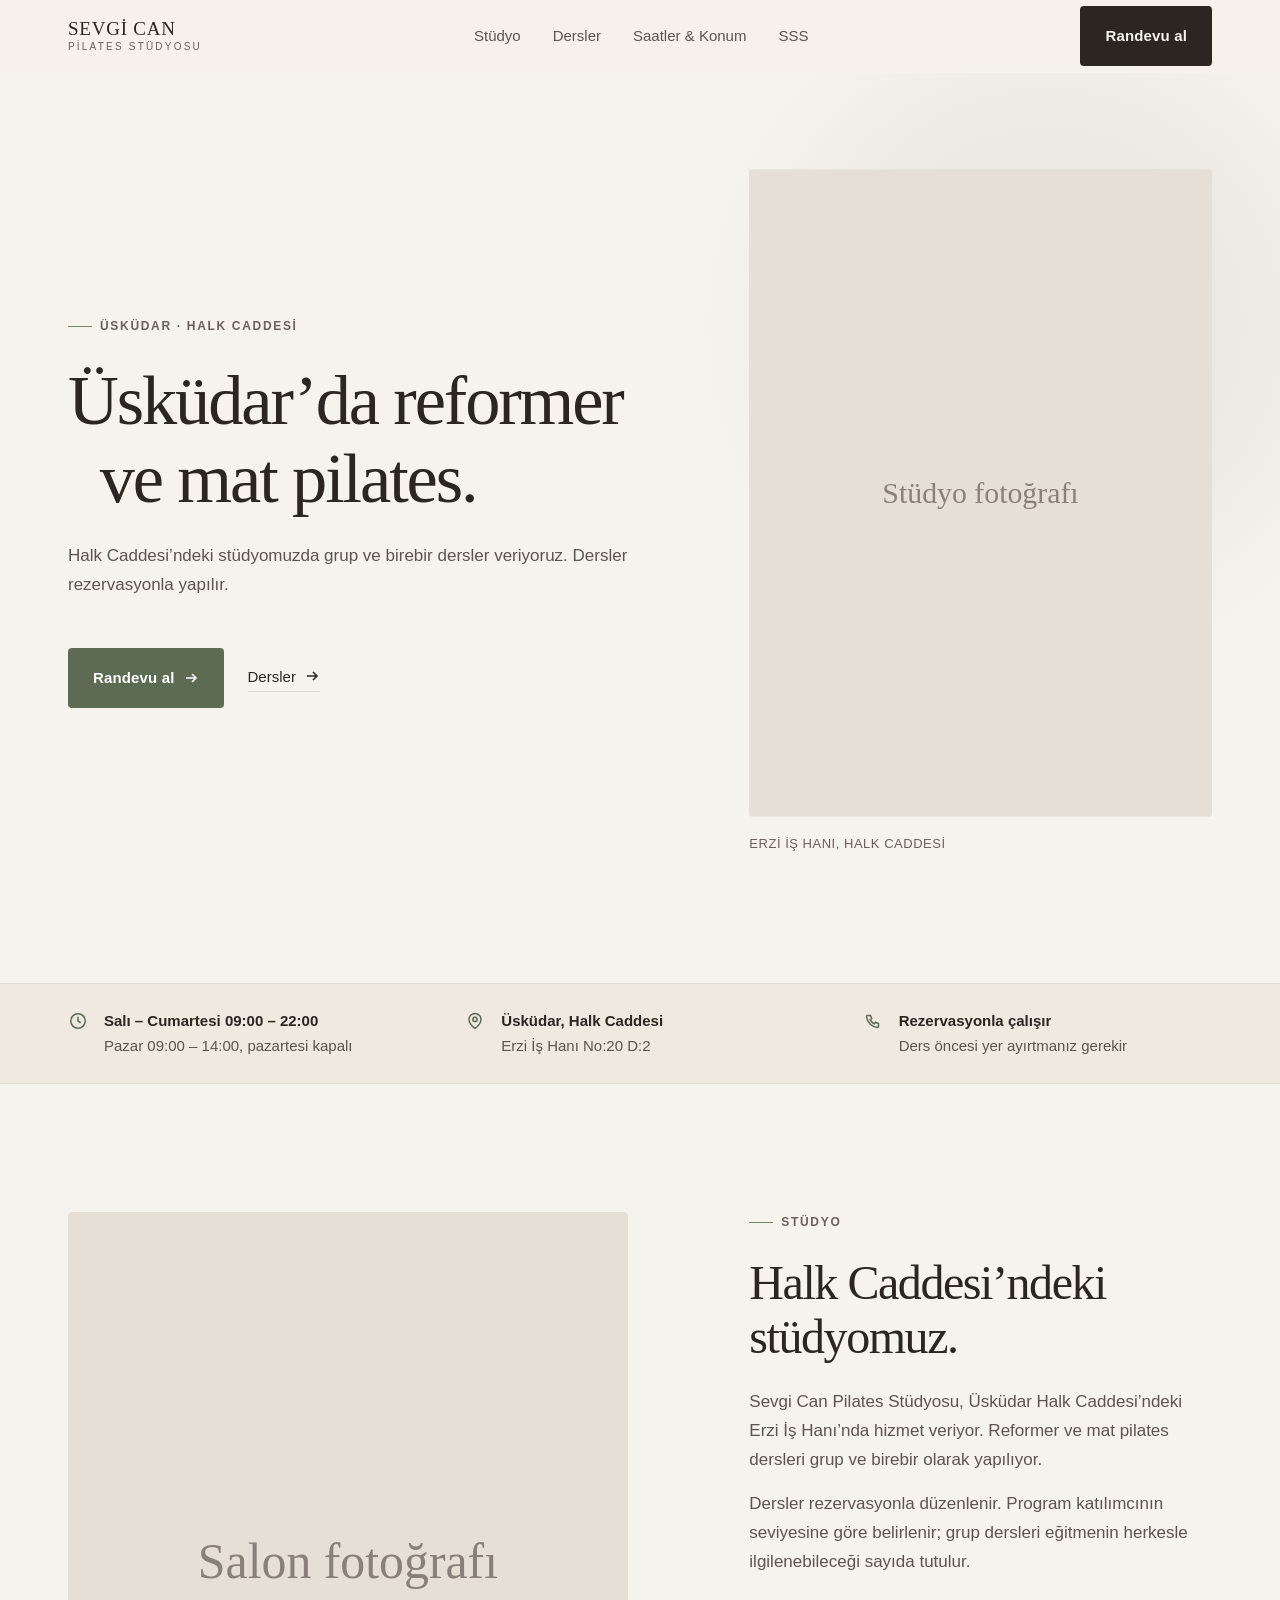
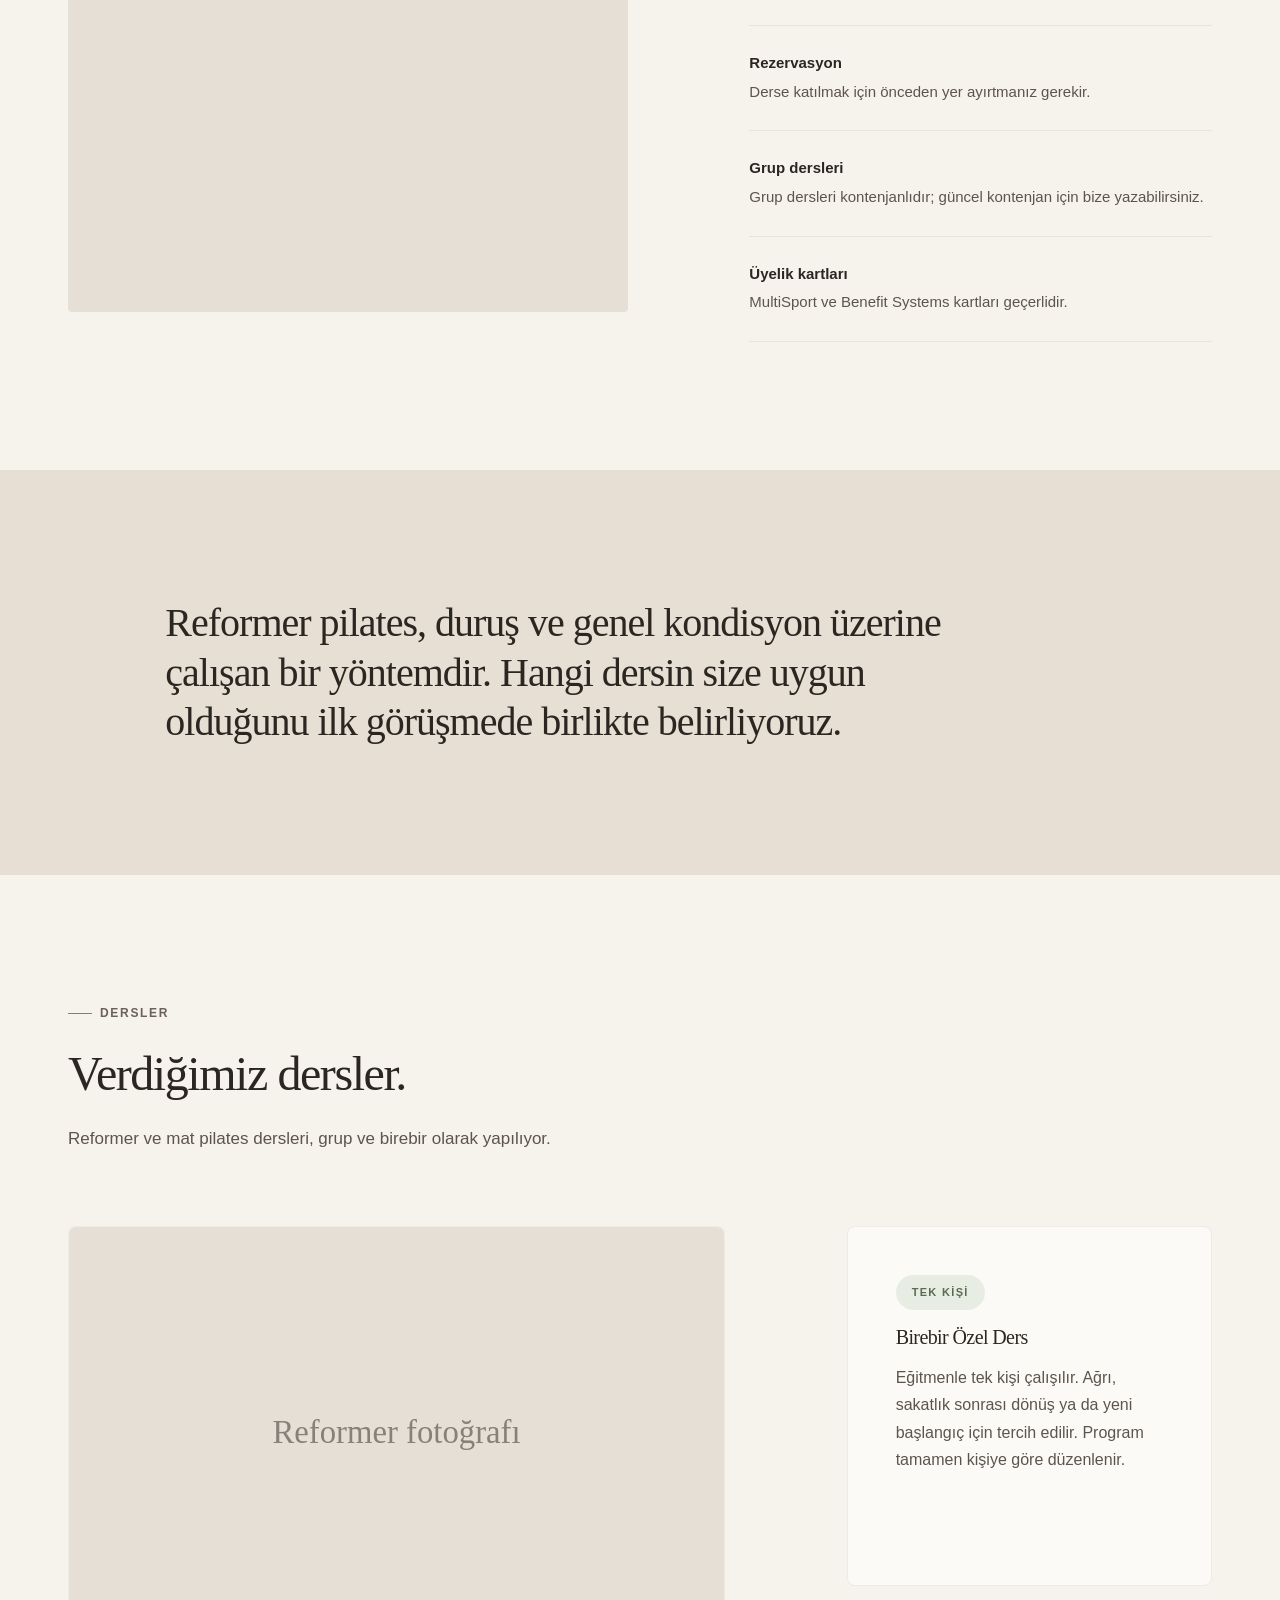
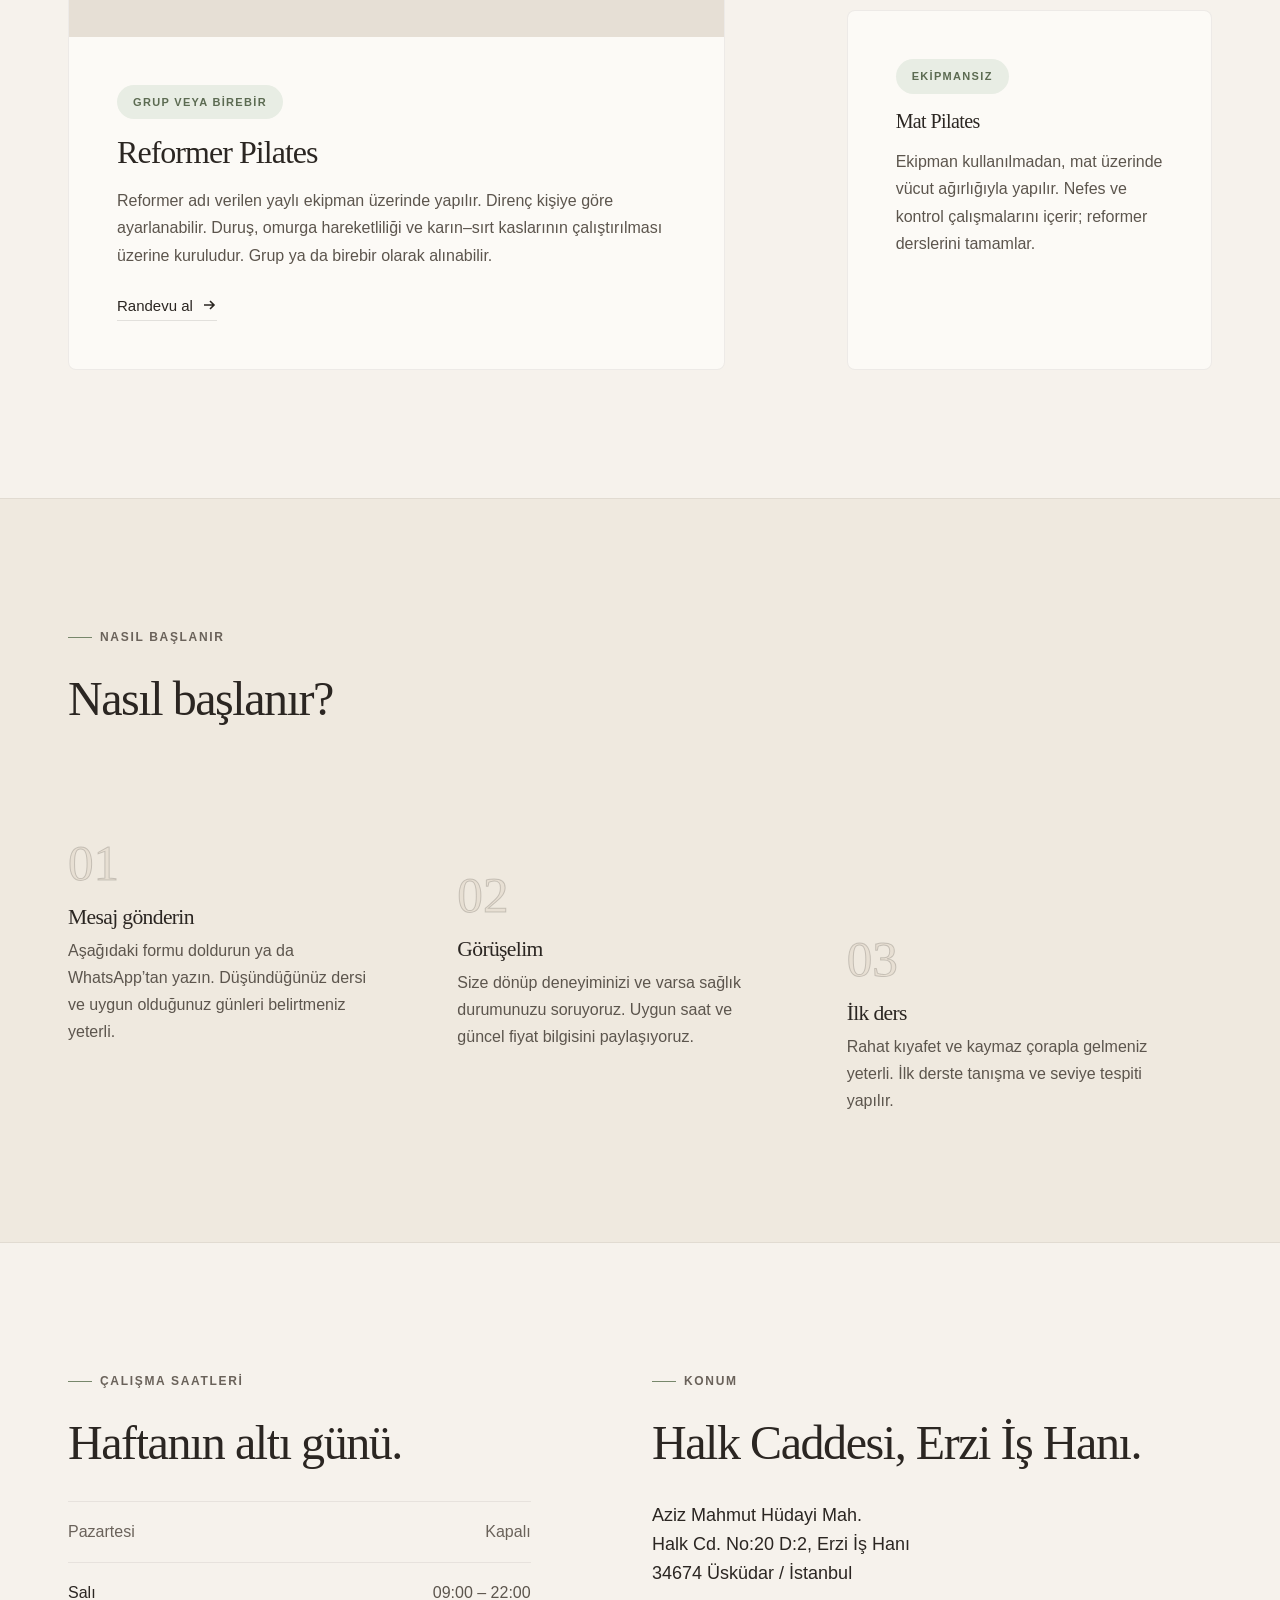
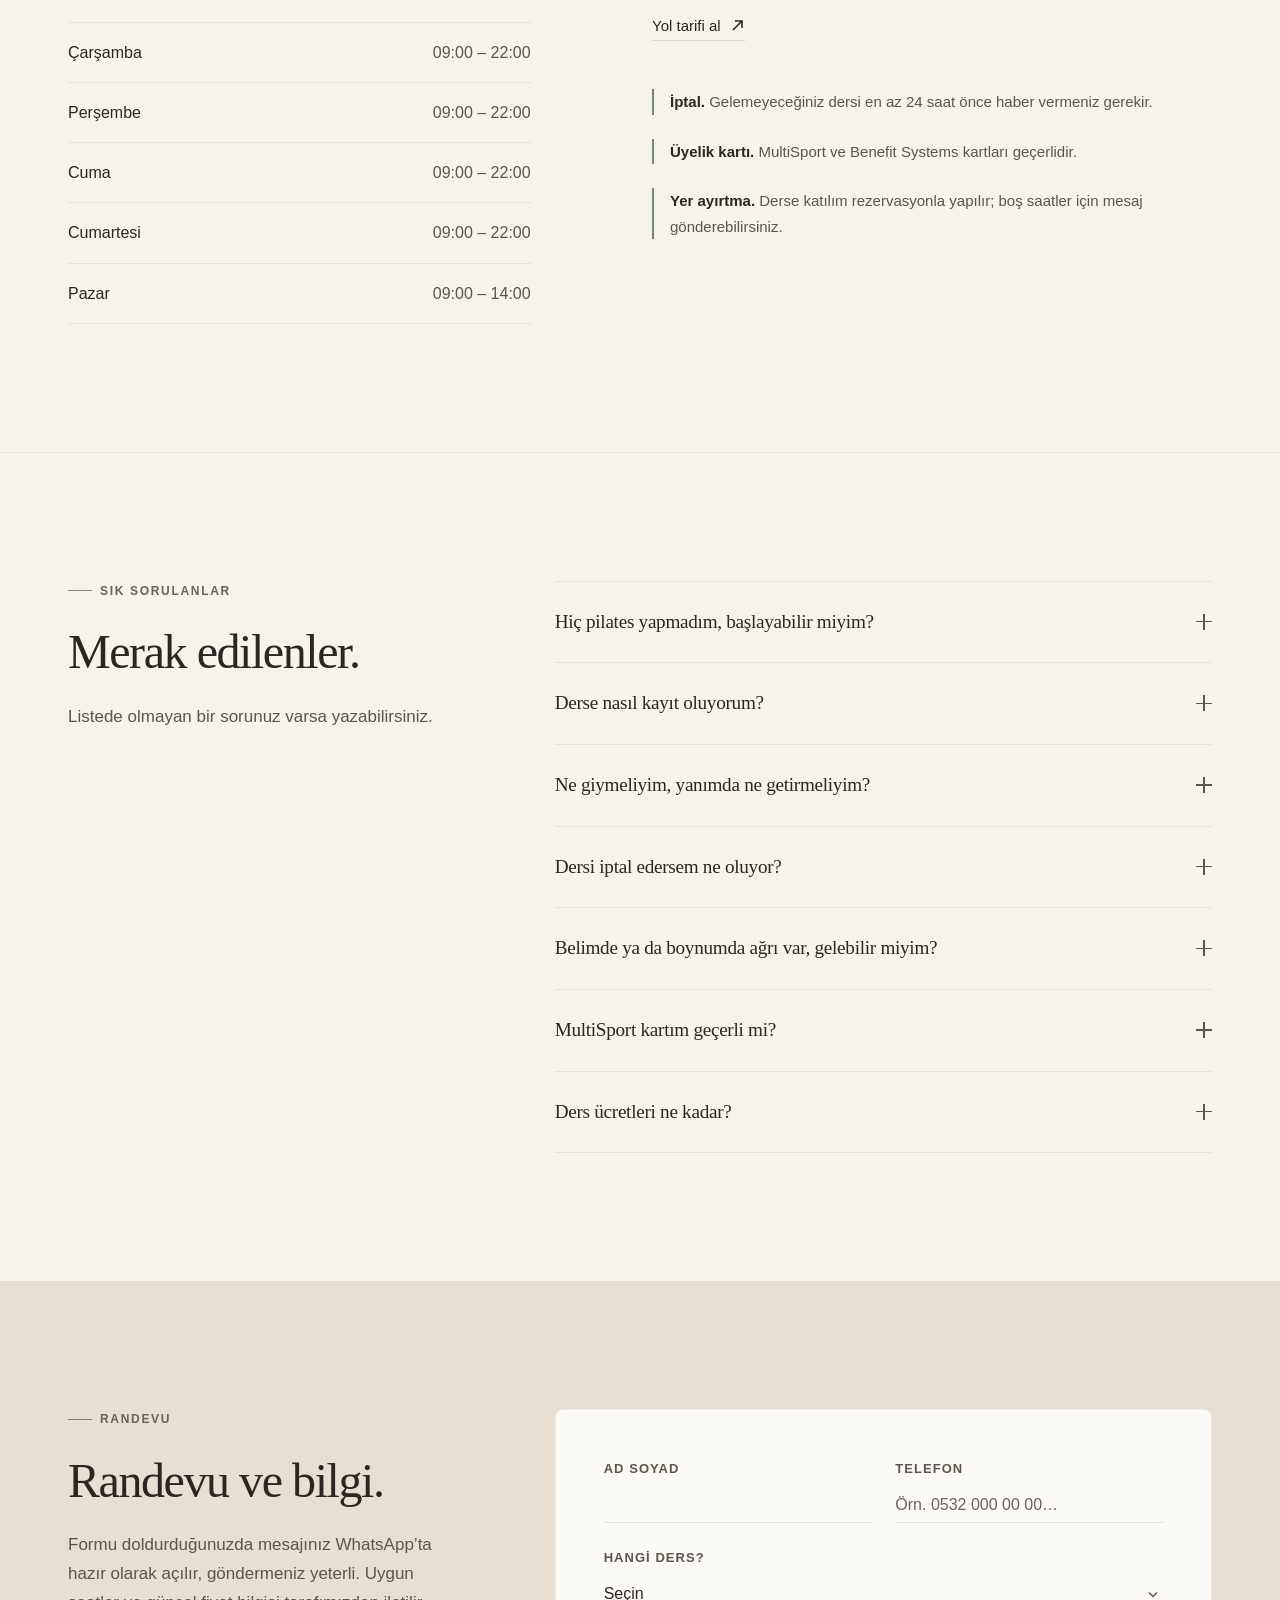
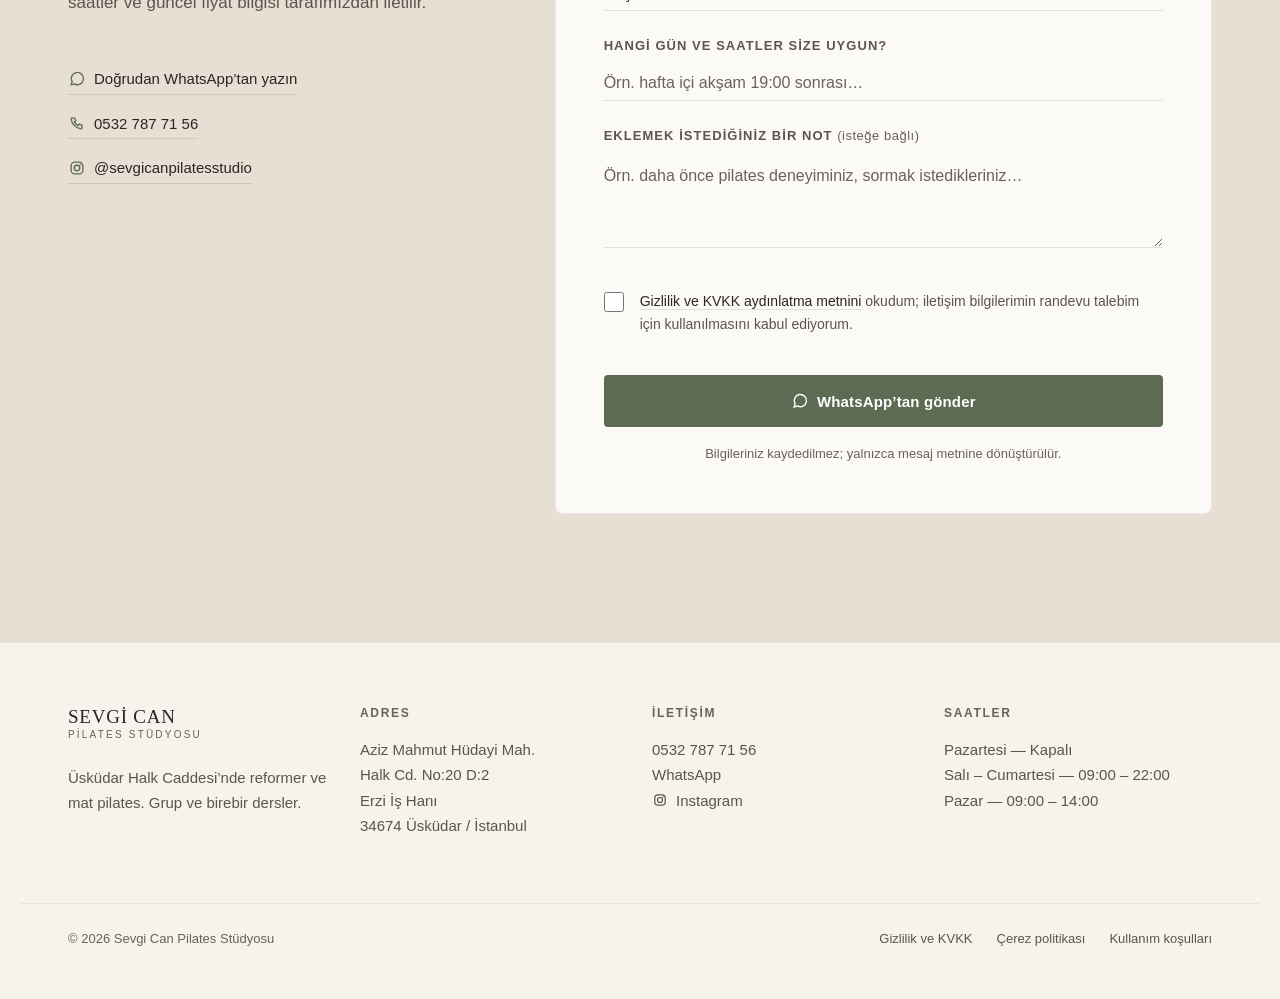
==== index.html @ 3ff2ea33 "Metni sadeleştir, yasal sayfaları ve form onayını ekle - Metin tanıtım diline çekildi; iddialı başlı" ====
<!doctype html>
<html lang="tr">
<head>
<meta charset="utf-8">
<meta name="viewport" content="width=device-width, initial-scale=1">
<title>Sevgi Can Pilates Stüdyosu — Üsküdar reformer ve mat pilates</title>
<meta name="description" content="Üsküdar Halk Caddesi’nde reformer ve mat pilates stüdyosu. Grup ve birebir dersler, rezervasyonla. Bilgi ve randevu için WhatsApp’tan yazabilirsiniz.">
<meta name="theme-color" content="#F6F2EC">

<meta property="og:title" content="Sevgi Can Pilates Stüdyosu — Üsküdar">
<meta property="og:description" content="Üsküdar Halk Caddesi’nde reformer ve mat pilates stüdyosu. Grup ve birebir dersler, rezervasyonla.">
<meta property="og:type" content="website">
<meta property="og:locale" content="tr_TR">

<link rel="preload" href="assets/fonts/fraunces-latin.woff2" as="font" type="font/woff2" crossorigin>
<link rel="preload" href="assets/fonts/karla-latin.woff2" as="font" type="font/woff2" crossorigin>

<style>
@font-face{
  font-family: 'Fraunces';
  font-style: normal;
  font-weight: 300 600;
  font-display: swap;
  src: url('assets/fonts/fraunces-latin-ext.woff2') format('woff2');
  unicode-range: U+0100-02BA, U+02BD-02C5, U+02C7-02CC, U+02CE-02D7, U+02DD-02FF, U+0304, U+0308, U+0329, U+1D00-1DBF, U+1E00-1E9F, U+1EF2-1EFF, U+2020, U+20A0-20AB, U+20AD-20C0, U+2113, U+2C60-2C7F, U+A720-A7FF;
}
@font-face{
  font-family: 'Fraunces';
  font-style: normal;
  font-weight: 300 600;
  font-display: swap;
  src: url('assets/fonts/fraunces-latin.woff2') format('woff2');
  unicode-range: U+0000-00FF, U+0131, U+0152-0153, U+02BB-02BC, U+02C6, U+02DA, U+02DC, U+0304, U+0308, U+0329, U+2000-206F, U+20AC, U+2122, U+2191, U+2193, U+2212, U+2215, U+FEFF, U+FFFD;
}
@font-face{
  font-family: 'Karla';
  font-style: normal;
  font-weight: 400 600;
  font-display: swap;
  src: url('assets/fonts/karla-latin-ext.woff2') format('woff2');
  unicode-range: U+0100-02BA, U+02BD-02C5, U+02C7-02CC, U+02CE-02D7, U+02DD-02FF, U+0304, U+0308, U+0329, U+1D00-1DBF, U+1E00-1E9F, U+1EF2-1EFF, U+2020, U+20A0-20AB, U+20AD-20C0, U+2113, U+2C60-2C7F, U+A720-A7FF;
}
@font-face{
  font-family: 'Karla';
  font-style: normal;
  font-weight: 400 600;
  font-display: swap;
  src: url('assets/fonts/karla-latin.woff2') format('woff2');
  unicode-range: U+0000-00FF, U+0131, U+0152-0153, U+02BB-02BC, U+02C6, U+02DA, U+02DC, U+0304, U+0308, U+0329, U+2000-206F, U+20AC, U+2122, U+2191, U+2193, U+2212, U+2215, U+FEFF, U+FFFD;
}

/* ============================================================
   SEVGİ CAN PİLATES STÜDYOSU — TASARIM SİSTEMİ
   1 ana renk (ink) + 2 nötr (bone, sand) + 1 vurgu (sage).
   Gradient yok, saf siyah yok, emoji yok.
   Boşluklar yalnızca 8px tabanlı ölçekten gelir.
   ============================================================ */

:root{
  color-scheme: light;

  /* — Renk — */
  --ink:      #2B2622;
  --ink-80:   #4A433C;
  --ink-60:   #5C554D;
  --ink-40:   #6A625A;
  --bone:     #F6F2EC;
  --sand:     #E7DFD3;
  --sand-soft:#EFE9DF;
  --line:     rgba(43, 38, 34, .12);
  --line-soft:rgba(43, 38, 34, .07);
  --sage:     #77876B;
  --sage-d:   #5C6B52;
  --sage-pale:#E8EDE4;

  /* — Boşluk: 8px ölçeği — */
  --s1: 8px;
  --s2: 16px;
  --s3: 24px;
  --s4: 32px;
  --s5: 48px;
  --s6: 64px;
  --s7: 96px;
  --s8: 128px;

  /* — Tipografi — */
  --serif: 'Fraunces', Georgia, 'Times New Roman', serif;
  --sans:  'Karla', 'Segoe UI', sans-serif;

  /* — Derinlik: üç düzlem — */
  --lift-1: 0 1px 2px rgba(43, 38, 34, .04);
  --lift-2: 0 1px 2px rgba(43, 38, 34, .04), 0 8px 24px rgba(43, 38, 34, .06);

  --ease: cubic-bezier(.16, 1, .3, 1);
  --radius: 4px;
}

*, *::before, *::after{ box-sizing: border-box; }

a, button, summary, input, select, textarea, label{
  touch-action: manipulation;
  -webkit-tap-highlight-color: rgba(92, 107, 82, .12);
}

html{ -webkit-text-size-adjust: 100%; scroll-behavior: smooth; }

body{
  margin: 0;
  background: var(--bone);
  color: var(--ink-80);
  font-family: var(--sans);
  font-size: 17px;
  line-height: 1.7;
  font-weight: 400;
  -webkit-font-smoothing: antialiased;
  text-rendering: optimizeLegibility;
  overflow-x: hidden;
}

h1, h2, h3{
  font-family: var(--serif);
  color: var(--ink);
  font-weight: 400;
  margin: 0;
  line-height: 1.12;
  letter-spacing: -.03em;
  font-variation-settings: 'opsz' 96;
  text-wrap: balance;
}

p{ margin: 0; }
img{ display: block; max-width: 100%; height: auto; }

a{ color: inherit; }

::selection{ background: var(--sage-pale); color: var(--ink); }

/* — Odak halkası: her etkileşimli öğede — */
a:focus-visible,
button:focus-visible,
input:focus-visible,
select:focus-visible,
textarea:focus-visible,
summary:focus-visible{
  outline: 2px solid var(--sage-d);
  outline-offset: 3px;
  border-radius: 2px;
}

.skip{
  position: absolute;
  left: var(--s2);
  top: var(--s2);
  z-index: 100;
  transform: translateY(-200%);
  transition: transform .2s var(--ease);
}
.skip:focus{ transform: none; }

/* ============================================================
   IZGARA & KABUK
   ============================================================ */

.wrap{
  width: 100%;
  max-width: 1240px;
  margin-inline: auto;
  padding-inline: var(--s2);
}
@media (min-width: 720px){ .wrap{ padding-inline: var(--s5); } }

.grid{
  display: grid;
  grid-template-columns: repeat(12, 1fr);
  gap: var(--s3);
}
@media (max-width: 899px){
  .grid{ grid-template-columns: 1fr; gap: var(--s4); }
}

section{ position: relative; }
[id]{ scroll-margin-top: var(--s7); }

.section-pad{ padding-block: var(--s6); }
@media (min-width: 900px){ .section-pad{ padding-block: var(--s8); } }

.rule{ height: 1px; background: var(--line-soft); border: 0; margin: 0; }

/* — Bölüm etiketi — */
.eyebrow{
  font-size: 12px;
  letter-spacing: .14em;
  text-transform: uppercase;
  color: var(--ink-40);
  font-weight: 600;
  margin: 0 0 var(--s3);
  display: flex;
  align-items: center;
  gap: var(--s1);
}
.eyebrow::before{
  content: '';
  width: 24px;
  height: 1px;
  background: var(--sage);
  flex: none;
}

.lede{
  max-width: 62ch;
  color: var(--ink-60);
}

/* ============================================================
   DÜĞMELER
   ============================================================ */

.btn{
  display: inline-flex;
  align-items: center;
  justify-content: center;
  gap: var(--s1);
  font-family: var(--sans);
  font-size: 15px;
  font-weight: 600;
  letter-spacing: .01em;
  padding: var(--s2) var(--s3);
  border-radius: var(--radius);
  border: 1px solid transparent;
  text-decoration: none;
  cursor: pointer;
  transition: background-color .2s var(--ease), color .2s var(--ease), transform .12s var(--ease), border-color .2s var(--ease);
}
.btn--solid{ background: var(--ink); color: var(--bone); }
.btn--solid:hover{ background: var(--sage-d); }
.btn--solid:active{ transform: scale(.98); }

.btn--sage{ background: var(--sage-d); color: #fff; }
.btn--sage:hover{ background: var(--ink); }
.btn--sage:active{ transform: scale(.98); }

.btn--ghost{ background: transparent; color: var(--ink); border-color: var(--line); }
.btn--ghost:hover{ border-color: var(--ink); }
.btn--ghost:active{ transform: scale(.98); }

/* — Alt çizgili metin bağlantısı — */
.link{
  display: inline-flex;
  align-items: center;
  gap: var(--s1);
  font-size: 15px;
  font-weight: 500;
  color: var(--ink);
  text-decoration: none;
  padding-bottom: 2px;
  border-bottom: 1px solid var(--line);
  transition: border-color .2s var(--ease), color .2s var(--ease);
}
.link:hover{ border-color: var(--ink); }
.link .ico{ transition: transform .2s var(--ease); }
.link:hover .ico{ transform: translateX(3px); }

.ico{ flex: none; display: block; }

/* ============================================================
   NAV
   ============================================================ */

.nav{
  position: sticky;
  top: env(safe-area-inset-top, 0px);
  z-index: 60;
  background: rgba(246, 242, 236, .86);
  backdrop-filter: saturate(140%) blur(12px);
  -webkit-backdrop-filter: saturate(140%) blur(12px);
  border-bottom: 1px solid transparent;
  transition: border-color .3s var(--ease), box-shadow .3s var(--ease);
}
.nav[data-stuck="true"]{ border-bottom-color: var(--line-soft); box-shadow: var(--lift-1); }

.nav__inner{
  display: flex;
  align-items: center;
  justify-content: space-between;
  gap: var(--s3);
  min-height: 72px;
}

.mark{ text-decoration: none; display: block; line-height: 1.05; }
.mark__name{
  font-family: var(--serif);
  font-size: 19px;
  letter-spacing: .04em;
  text-transform: uppercase;
  color: var(--ink);
  font-variation-settings: 'opsz' 20;
}
.mark__sub{
  display: block;
  font-size: 10px;
  letter-spacing: .22em;
  text-transform: uppercase;
  color: var(--ink-40);
  margin-top: 3px;
  font-weight: 500;
}

.nav__links{
  display: none;
  align-items: center;
  gap: var(--s4);
}
.nav__links a{
  font-size: 15px;
  text-decoration: none;
  color: var(--ink-60);
  transition: color .2s var(--ease);
}
.nav__links a:hover{ color: var(--ink); }

.nav__cta{ display: none; }

@media (min-width: 900px){
  .nav__links{ display: flex; }
  .nav__cta{ display: inline-flex; }
  .nav__toggle{ display: none; }
}

.nav__toggle{
  appearance: none;
  background: transparent;
  border: 1px solid var(--line);
  border-radius: var(--radius);
  color: var(--ink);
  font: inherit;
  font-size: 14px;
  font-weight: 600;
  padding: var(--s2);
  cursor: pointer;
  transition: border-color .2s var(--ease), transform .12s var(--ease);
}
.nav__toggle:hover{ border-color: var(--ink); }
.nav__toggle:active{ transform: scale(.98); }

/* — Mobil menü — */
.menu{
  position: fixed;
  inset: 0;
  overscroll-behavior: contain;
  z-index: 80;
  background: var(--bone);
  display: flex;
  flex-direction: column;
  padding: var(--s2) var(--s2) var(--s5);
  opacity: 0;
  transform: translateY(-8px);
  pointer-events: none;
  transition: opacity .25s var(--ease), transform .25s var(--ease);
}
.menu[data-open="true"]{ opacity: 1; transform: none; pointer-events: auto; }
.menu__top{
  display: flex;
  align-items: center;
  justify-content: space-between;
  min-height: 72px;
}
.menu__list{
  list-style: none;
  margin: var(--s5) 0 0;
  padding: 0;
  display: flex;
  flex-direction: column;
}
.menu__list li{ border-bottom: 1px solid var(--line-soft); }
.menu__list a{
  display: block;
  font-family: var(--serif);
  font-size: 32px;
  letter-spacing: -.02em;
  color: var(--ink);
  text-decoration: none;
  padding: var(--s3) 0;
}
.menu__foot{ margin-top: auto; padding-top: var(--s5); }
.menu__foot .btn{ width: 100%; }

/* ============================================================
   HERO
   ============================================================ */

.hero{ position: relative; padding-top: var(--s6); padding-bottom: var(--s6); }
@media (min-width: 900px){
  .hero{ padding-top: var(--s7); padding-bottom: var(--s8); min-height: 84svh; display: flex; align-items: center; }
  .hero > .wrap{ width: 100%; }
}

/* Sıcak, çok düşük yoğunluklu ışık lekesi — sayfayla birlikte kayar */
.hero::before{
  content: '';
  position: absolute;
  top: -12%;
  right: -10%;
  width: min(720px, 90vw);
  aspect-ratio: 1;
  background: radial-gradient(circle, rgba(119, 135, 107, .16) 0%, rgba(119, 135, 107, 0) 68%);
  pointer-events: none;
  z-index: 0;
}
.hero > .wrap{ position: relative; z-index: 1; }

.hero__copy{ grid-column: 1 / span 6; align-self: center; }
.hero__media{ grid-column: 8 / span 5; }
@media (max-width: 899px){
  .hero__copy, .hero__media{ grid-column: auto; }
}

.hero__title{
  font-size: clamp(2.6rem, 6.6vw, 4.4rem);
  font-weight: 300;
  font-variation-settings: 'opsz' 144;
  margin-bottom: var(--s3);
}
.hero__title .l2{ display: block; }
@media (min-width: 900px){ .hero__title .l2{ padding-left: .45em; } }

.hero__actions{
  display: flex;
  flex-wrap: wrap;
  align-items: center;
  gap: var(--s3);
  margin-top: var(--s5);
}

.hero__figure{ position: relative; }
.hero__figure img{
  width: 100%;
  aspect-ratio: 3 / 4;
  object-fit: cover;
  border-radius: var(--radius);
  filter: saturate(.85);
}
@media (min-width: 900px){
  .hero__figure{ margin-top: var(--s6); }
  .hero__figure img{ aspect-ratio: 3 / 4.2; }
}
.hero__caption{
  margin-top: var(--s2);
  font-size: 13px;
  color: var(--ink-40);
  letter-spacing: .04em;
  text-transform: uppercase;
}

/* — Hero altı künye şeridi — */
.strip{
  border-top: 1px solid var(--line-soft);
  border-bottom: 1px solid var(--line-soft);
  background: var(--sand-soft);
}
.strip__inner{
  display: grid;
  grid-template-columns: 1fr;
  gap: var(--s3);
  padding-block: var(--s3);
}
@media (min-width: 720px){
  .strip__inner{ grid-template-columns: repeat(3, 1fr); gap: var(--s5); }
}
.strip__item{
  display: flex;
  align-items: flex-start;
  gap: var(--s2);
  font-size: 15px;
  color: var(--ink-60);
}
.strip__item .ico{ color: var(--sage-d); margin-top: 3px; }
.strip__item b{ color: var(--ink); font-weight: 600; display: block; }

/* ============================================================
   STÜDYO
   ============================================================ */

.studio__media{ grid-column: 1 / span 6; }
@media (min-width: 900px){ .studio__media img{ position: sticky; top: var(--s7); } }
.studio__copy{ grid-column: 8 / span 5; align-self: center; }
@media (max-width: 899px){
  .studio__media, .studio__copy{ grid-column: auto; }
}
.studio__media img{
  width: 100%;
  aspect-ratio: 4 / 5;
  object-fit: cover;
  border-radius: var(--radius);
  filter: saturate(.85);
}
.studio__title{
  font-size: clamp(2rem, 4.2vw, 3rem);
  margin-bottom: var(--s3);
}
.studio__copy p + p{ margin-top: var(--s2); }

.facts{
  list-style: none;
  margin: var(--s5) 0 0;
  padding: 0;
}
.facts li{
  padding: var(--s3) 0;
  border-top: 1px solid var(--line-soft);
}
.facts li:last-child{ border-bottom: 1px solid var(--line-soft); }
.facts b{
  display: block;
  color: var(--ink);
  font-weight: 600;
  font-size: 15px;
  margin-bottom: 2px;
}
.facts span{ font-size: 15px; color: var(--ink-60); }

/* — Vurgu satırı — */
.quote{ background: var(--sand); }
.quote blockquote{
  grid-column: 2 / span 10;
  margin: 0;
  font-family: var(--serif);
  font-size: clamp(1.6rem, 3.4vw, 2.5rem);
  line-height: 1.24;
  letter-spacing: -.025em;
  color: var(--ink);
  font-weight: 300;
  font-variation-settings: 'opsz' 120;
  text-wrap: balance;
}
@media (max-width: 899px){ .quote blockquote{ grid-column: auto; } }

/* ============================================================
   DERSLER
   ============================================================ */

.classes__head{ grid-column: 1 / span 7; margin-bottom: var(--s5); }
.classes__main{ grid-column: 1 / span 7; }
.classes__side{ grid-column: 9 / span 4; display: flex; flex-direction: column; gap: var(--s3); }
@media (max-width: 899px){
  .classes__head, .classes__main, .classes__side{ grid-column: auto; }
}

.card{
  background: #FCFAF6;
  border: 1px solid var(--line-soft);
  border-radius: 8px;
  padding: var(--s4);
  transition: box-shadow .2s var(--ease), border-color .2s var(--ease);
}
@media (min-width: 900px){ .card{ padding: var(--s5); } }
.card:hover{ box-shadow: var(--lift-2); border-color: var(--line); }

.card--feature{ padding: 0; overflow: hidden; }
.card--feature img{
  width: 100%;
  aspect-ratio: 16 / 10;
  object-fit: cover;
  filter: saturate(.85);
}
.card--feature .card__body{ padding: var(--s4); }
@media (min-width: 900px){ .card--feature .card__body{ padding: var(--s5); } }

.card--small{ flex: 1; display: flex; flex-direction: column; }

.tag{
  display: inline-block;
  align-self: flex-start;
  width: fit-content;
  font-size: 11px;
  letter-spacing: .12em;
  text-transform: uppercase;
  font-weight: 600;
  color: var(--sage-d);
  background: var(--sage-pale);
  border-radius: 9999px;
  padding: var(--s1) var(--s2);
  margin-bottom: var(--s2);
}

.card h3{
  font-size: clamp(1.4rem, 2.6vw, 2rem);
  margin-bottom: var(--s2);
  font-variation-settings: 'opsz' 60;
}
.card--small h3{ font-size: 1.25rem; }
.card p{ color: var(--ink-60); font-size: 16px; }
.card .link{ margin-top: var(--s3); }

/* ============================================================
   NASIL BAŞLANIR
   ============================================================ */

.steps{ background: var(--sand-soft); border-top: 1px solid var(--line-soft); border-bottom: 1px solid var(--line-soft); }
.steps__head{ grid-column: 1 / span 12; margin-bottom: var(--s6); max-width: 46ch; }
.step{ grid-column: span 4; }
@media (max-width: 899px){
  .steps__head, .step{ grid-column: auto; }
}
@media (min-width: 900px){
  .step:nth-child(3){ margin-top: var(--s4); }
  .step:nth-child(4){ margin-top: var(--s7); }
}
.step__num{
  font-family: var(--serif);
  font-size: 3.2rem;
  line-height: 1;
  color: var(--sand);
  display: block;
  margin-bottom: var(--s2);
  font-weight: 400;
  font-variation-settings: 'opsz' 96;
  -webkit-text-stroke: 1px rgba(43, 38, 34, .2);
}
.step h3{ font-size: 1.35rem; margin-bottom: var(--s1); }
.step p{ color: var(--ink-60); font-size: 16px; max-width: 34ch; }

/* ============================================================
   SAATLER & KONUM
   ============================================================ */

.info__hours{ grid-column: 1 / span 5; }
.info__place{ grid-column: 7 / span 6; }
@media (max-width: 899px){
  .info__hours, .info__place{ grid-column: auto; }
}

.hours{ width: 100%; border-collapse: collapse; margin-top: var(--s4); }
.hours th, .hours td{
  text-align: left;
  padding: var(--s2) 0;
  border-bottom: 1px solid var(--line-soft);
  font-size: 16px;
  font-weight: 400;
}
.hours th{ color: var(--ink); font-weight: 500; }
.hours td{ text-align: right; color: var(--ink-60); font-variant-numeric: tabular-nums; }
.hours tr:first-child th, .hours tr:first-child td{ border-top: 1px solid var(--line-soft); }
.hours tr[data-closed] th{ color: var(--ink-40); }
.hours tr[data-closed] td{ color: var(--ink-40); }

.address{
  font-style: normal;
  font-size: 18px;
  color: var(--ink);
  line-height: 1.6;
  margin-top: var(--s4);
  max-width: 34ch;
}
.notes{ list-style: none; margin: var(--s5) 0 0; padding: 0; display: grid; gap: var(--s3); }
.notes li{
  display: flex;
  gap: var(--s2);
  font-size: 15px;
  color: var(--ink-60);
  border-left: 2px solid var(--sage);
  padding-left: var(--s2);
}
.notes b{ color: var(--ink); font-weight: 600; }

/* ============================================================
   SSS
   ============================================================ */

.faq__head{ grid-column: 1 / span 4; }
.faq__list{ grid-column: 6 / span 7; }
@media (max-width: 899px){
  .faq__head, .faq__list{ grid-column: auto; }
}

details{ border-bottom: 1px solid var(--line-soft); }
details:first-of-type{ border-top: 1px solid var(--line-soft); }
summary{
  list-style: none;
  cursor: pointer;
  display: flex;
  align-items: flex-start;
  justify-content: space-between;
  gap: var(--s3);
  padding: var(--s3) 0;
  font-family: var(--serif);
  font-size: 1.2rem;
  color: var(--ink);
  letter-spacing: -.015em;
  font-variation-settings: 'opsz' 40;
  transition: color .2s var(--ease);
}
summary::-webkit-details-marker{ display: none; }
summary:hover{ color: var(--sage-d); }
.sign{ flex: none; width: 16px; height: 16px; margin-top: 8px; position: relative; }
.sign::before, .sign::after{
  content: '';
  position: absolute;
  background: var(--ink-60);
  inset: 0;
  margin: auto;
}
.sign::before{ width: 16px; height: 1.5px; }
.sign::after{ width: 1.5px; height: 16px; transition: transform .2s var(--ease); }
details[open] .sign::after{ transform: scaleY(0); }
details p{ padding: 0 0 var(--s3); color: var(--ink-60); max-width: 60ch; font-size: 16px; }

/* ============================================================
   RANDEVU FORMU
   ============================================================ */

.booking{ background: var(--sand); }
.booking__copy{ grid-column: 1 / span 4; }
.booking__form{ grid-column: 6 / span 7; }
@media (max-width: 899px){
  .booking__copy, .booking__form{ grid-column: auto; }
}
.booking__title{ font-size: clamp(2rem, 4.2vw, 3rem); margin-bottom: var(--s3); }
.booking__alt{ margin-top: var(--s5); display: grid; gap: var(--s2); }
.booking__alt a{
  display: inline-flex;
  align-items: center;
  gap: var(--s1);
  font-size: 15px;
  color: var(--ink);
  text-decoration: none;
  border-bottom: 1px solid var(--line);
  padding-bottom: 2px;
  width: fit-content;
  transition: border-color .2s var(--ease);
}
.booking__alt a:hover{ border-color: var(--ink); }
.booking__alt .ico{ color: var(--sage-d); }

.form{
  background: #FCFAF6;
  border: 1px solid var(--line-soft);
  border-radius: 8px;
  padding: var(--s4);
}
@media (min-width: 900px){ .form{ padding: var(--s5); } }

.field{ margin-bottom: var(--s3); }
.field label{
  display: block;
  font-size: 13px;
  font-weight: 600;
  letter-spacing: .08em;
  text-transform: uppercase;
  color: var(--ink-60);
  margin-bottom: var(--s1);
}
.field .opt{ color: var(--ink-40); font-weight: 400; letter-spacing: .04em; text-transform: none; }

.field input,
.field select,
.field textarea{
  width: 100%;
  font-family: var(--sans);
  font-size: 16px;
  color: var(--ink);
  background: transparent;
  border: 0;
  border-bottom: 1px solid var(--line);
  border-radius: 0;
  padding: var(--s1) 0;
  transition: border-color .2s var(--ease);
}
.field textarea{ resize: vertical; min-height: 72px; line-height: 1.6; }
.field ::placeholder{ color: var(--ink-40); opacity: 1; }
.field select{
  appearance: none;
  background-color: #FCFAF6;
  color: var(--ink);
  background-image: url("data:image/svg+xml,%3Csvg xmlns='http://www.w3.org/2000/svg' width='16' height='16' viewBox='0 0 16 16' fill='none' stroke='%235C554D' stroke-width='1.5'%3E%3Cpath d='M4 6.5L8 10.5L12 6.5'/%3E%3C/svg%3E");
  background-repeat: no-repeat;
  background-position: right 2px center;
  padding-right: var(--s3);
  cursor: pointer;
}
.field input:hover, .field select:hover, .field textarea:hover{ border-bottom-color: var(--ink-40); }
.field input:focus, .field select:focus, .field textarea:focus{
  outline: none;
  border-bottom-color: var(--sage-d);
  box-shadow: inset 0 -2px 0 var(--sage-d);
}
.field input:focus-visible, .field select:focus-visible, .field textarea:focus-visible{
  outline: 2px solid var(--sage-d);
  outline-offset: 4px;
}

.field [aria-invalid="true"]{
  border-bottom-color: var(--ink);
  box-shadow: inset 0 -2px 0 var(--ink);
}
.err{
  display: block;
  font-size: 13px;
  color: var(--ink);
  font-weight: 500;
  margin-top: var(--s1);
  min-height: 0;
}
.err:empty{ margin-top: 0; }

.form__row{ display: grid; gap: var(--s3); }
@media (min-width: 640px){ .form__row{ grid-template-columns: 1fr 1fr; } }

.consent{
  display: flex;
  align-items: flex-start;
  gap: var(--s2);
  margin: var(--s4) 0 var(--s3);
  font-size: 14px;
  line-height: 1.6;
  color: var(--ink-60);
  cursor: pointer;
}
.consent input{
  flex: none;
  width: 20px;
  height: 20px;
  margin: 2px 0 0;
  accent-color: var(--sage-d);
  cursor: pointer;
}
.consent a{ color: var(--ink); border-bottom: 1px solid var(--line); text-decoration: none; }
.consent a:hover{ border-color: var(--ink); }
.consent[data-invalid="true"]{ color: var(--ink); }

.form__submit{ width: 100%; margin-top: var(--s2); }
.form__note{ font-size: 13px; color: var(--ink-40); margin-top: var(--s2); text-align: center; }

.form__done{
  display: none;
  margin-top: var(--s3);
  padding: var(--s3);
  background: var(--sage-pale);
  border-radius: var(--radius);
  font-size: 15px;
  color: var(--ink-80);
}
.form__done[data-shown="true"]{ display: block; }
.form__done a{ color: var(--ink); font-weight: 600; }

/* ============================================================
   FOOTER
   ============================================================ */

.foot{ background: var(--bone); border-top: 1px solid var(--line-soft); padding-block: var(--s6) var(--s5); }
.foot__brand{ grid-column: 1 / span 3; }
.foot__col{ grid-column: span 3; }
@media (max-width: 899px){
  .foot__brand, .foot__col{ grid-column: auto; }
}
.foot h3{
  font-family: var(--sans);
  font-size: 12px;
  letter-spacing: .14em;
  text-transform: uppercase;
  color: var(--ink-40);
  font-weight: 600;
  margin-bottom: var(--s2);
}
.foot p, .foot address{ font-size: 15px; color: var(--ink-60); font-style: normal; line-height: 1.7; }
.foot a{ color: var(--ink-60); text-decoration: none; transition: color .2s var(--ease); }
.foot a:hover{ color: var(--ink); }
.foot__social{ display: inline-flex; align-items: center; gap: var(--s1); }
.foot__legal{ display: flex; flex-wrap: wrap; gap: var(--s3); }
.foot__legal a{ border-bottom: 1px solid transparent; transition: border-color .2s var(--ease), color .2s var(--ease); }
.foot__legal a:hover{ border-bottom-color: var(--ink); }

.foot__bottom{
  margin-top: var(--s6);
  padding-top: var(--s3);
  border-top: 1px solid var(--line-soft);
  display: flex;
  flex-wrap: wrap;
  gap: var(--s2);
  justify-content: space-between;
  font-size: 13px;
  color: var(--ink-40);
}

/* ============================================================
   MOBİL RANDEVU ÇUBUĞU
   ============================================================ */

.dock{
  position: fixed;
  left: 0; right: 0; bottom: 0;
  z-index: 70;
  padding: var(--s2);
  padding-bottom: calc(var(--s2) + env(safe-area-inset-bottom, 0px));
  background: rgba(246, 242, 236, .92);
  backdrop-filter: blur(12px);
  -webkit-backdrop-filter: blur(12px);
  border-top: 1px solid var(--line-soft);
  box-shadow: var(--lift-2);
  transform: translateY(110%);
  transition: transform .3s var(--ease);
}
.dock[data-shown="true"]{ transform: none; }
.dock .btn{ width: 100%; }
@media (min-width: 900px){ .dock{ display: none; } }

/* ============================================================
   GİRİŞ HAREKETİ
   ============================================================ */

.js .reveal{ opacity: 0; transform: translateY(12px); }
.reveal[data-in="true"]{
  opacity: 1;
  transform: none;
  transition: opacity .6s var(--ease), transform .6s var(--ease);
  transition-delay: calc(var(--index, 0) * 80ms);
}

.hero__line{ display: block; }
.js .hero__line{ opacity: 0; transform: translateY(14px); }
.is-ready .hero__line{
  animation: rise .7s var(--ease) forwards;
}
.is-ready .hero__line:nth-child(2){ animation-delay: .1s; }
@keyframes rise{ to{ opacity: 1; transform: none; } }

.js .hero__fade{ opacity: 0; }
.is-ready .hero__fade{ animation: fade .7s var(--ease) .28s forwards; }
.is-ready .hero__fade--late{ animation-delay: .4s; }
@keyframes fade{ to{ opacity: 1; } }

@media (prefers-reduced-motion: reduce){
  html{ scroll-behavior: auto; }
  *, *::before, *::after{
    animation-duration: .001ms !important;
    animation-delay: 0ms !important;
    transition-duration: .001ms !important;
    transition-delay: 0ms !important;
  }
  .js .reveal{ opacity: 1; transform: none; }
  .js .hero__line{ opacity: 1; transform: none; animation: none; }
  .js .hero__fade{ opacity: 1; animation: none; }
}
</style>
<script>document.documentElement.className += ' js';</script>
</head>

<body>

<a class="btn btn--solid skip" href="#icerik">İçeriğe geç</a>

<!-- ================= NAV ================= -->
<header class="nav" id="nav">
  <div class="wrap nav__inner">
    <a class="mark" href="#top" aria-label="Sevgi Can Pilates Stüdyosu — sayfa başı">
      <span class="mark__name" translate="no">Sevgi Can</span>
      <span class="mark__sub">Pilates Stüdyosu</span>
    </a>

    <nav class="nav__links" aria-label="Ana menü">
      <a href="#studyo">Stüdyo</a>
      <a href="#dersler">Dersler</a>
      <a href="#saatler">Saatler &amp; Konum</a>
      <a href="#sss">SSS</a>
    </nav>

    <a class="btn btn--solid nav__cta" href="#randevu">Randevu al</a>

    <button class="nav__toggle" id="menuOpen" type="button" aria-expanded="false" aria-controls="menu">Menü</button>
  </div>
</header>

<!-- ================= MOBİL MENÜ ================= -->
<div class="menu" id="menu" data-open="false" role="dialog" aria-modal="true" aria-label="Menü">
  <div class="wrap menu__top">
    <span class="mark">
      <span class="mark__name" translate="no">Sevgi Can</span>
      <span class="mark__sub">Pilates Stüdyosu</span>
    </span>
    <button class="nav__toggle" id="menuClose" type="button">Kapat</button>
  </div>
  <div class="wrap" style="display:flex;flex-direction:column;flex:1">
    <ul class="menu__list">
      <li><a href="#studyo" data-menu-link>Stüdyo</a></li>
      <li><a href="#dersler" data-menu-link>Dersler</a></li>
      <li><a href="#nasil" data-menu-link>Nasıl başlanır</a></li>
      <li><a href="#saatler" data-menu-link>Saatler &amp; Konum</a></li>
      <li><a href="#sss" data-menu-link>SSS</a></li>
    </ul>
    <div class="menu__foot">
      <a class="btn btn--solid" href="#randevu" data-menu-link>Randevu al</a>
    </div>
  </div>
</div>

<main id="icerik">
  <span id="top"></span>

  <!-- ================= HERO ================= -->
  <section class="hero">
    <div class="wrap grid">
      <div class="hero__copy">
        <p class="eyebrow hero__fade">Üsküdar · Halk Caddesi</p>
        <h1 class="hero__title">
          <span class="hero__line">Üsküdar’da reformer</span>
          <span class="hero__line l2">ve mat pilates.</span>
        </h1>
        <p class="lede hero__fade">
          Halk Caddesi’ndeki stüdyomuzda grup ve birebir dersler veriyoruz.
          Dersler rezervasyonla yapılır.
        </p>
        <div class="hero__actions hero__fade hero__fade--late">
          <a class="btn btn--sage" href="#randevu">
            Randevu al
            <svg class="ico" width="16" height="16" viewBox="0 0 16 16" fill="none" stroke="currentColor" stroke-width="1.6" aria-hidden="true"><path d="M3 8h10M9 4l4 4-4 4"/></svg>
          </a>
          <a class="link" href="#dersler">
            Dersler
            <svg class="ico" width="16" height="16" viewBox="0 0 16 16" fill="none" stroke="currentColor" stroke-width="1.6" aria-hidden="true"><path d="M3 8h10M9 4l4 4-4 4"/></svg>
          </a>
        </div>
      </div>

      <div class="hero__media hero__fade">
        <figure class="hero__figure" style="margin:0">
          <img src="data:image/svg+xml,%3Csvg%20xmlns%3D%27http%3A%2F%2Fwww.w3.org%2F2000%2Fsvg%27%20viewBox%3D%270%200%20900%201260%27%3E%3Crect%20width%3D%27900%27%20height%3D%271260%27%20fill%3D%27%23E7DFD3%27%2F%3E%3Ctext%20x%3D%27450%27%20y%3D%27630%27%20font-family%3D%27Georgia%2Cserif%27%20font-size%3D%2758%27%20fill%3D%27%238A8177%27%20text-anchor%3D%27middle%27%20dominant-baseline%3D%27central%27%3ESt%C3%BCdyo%20foto%C4%9Fraf%C4%B1%3C%2Ftext%3E%3C%2Fsvg%3E" width="900" height="1260"
               alt="Sevgi Can Pilates Stüdyosu’nun reformer salonu" fetchpriority="high">
          <figcaption class="hero__caption">Erzi İş Hanı, Halk Caddesi</figcaption>
        </figure>
      </div>
    </div>
  </section>

  <!-- ================= KÜNYE ŞERİDİ ================= -->
  <div class="strip">
    <div class="wrap strip__inner">
      <p class="strip__item reveal" style="--index:0">
        <svg class="ico" width="20" height="20" viewBox="0 0 20 20" fill="none" stroke="currentColor" stroke-width="1.5" aria-hidden="true"><circle cx="10" cy="10" r="7.25"/><path d="M10 5.75V10l2.75 1.75"/></svg>
        <span><b>Salı – Cumartesi 09:00 – 22:00</b>Pazar 09:00 – 14:00, pazartesi kapalı</span>
      </p>
      <p class="strip__item reveal" style="--index:1">
        <svg class="ico" width="20" height="20" viewBox="0 0 20 20" fill="none" stroke="currentColor" stroke-width="1.5" aria-hidden="true"><path d="M16 8.5c0 4.25-6 9-6 9s-6-4.75-6-9a6 6 0 0 1 12 0Z"/><circle cx="10" cy="8.4" r="2.1"/></svg>
        <span><b>Üsküdar, Halk Caddesi</b>Erzi İş Hanı No:20 D:2</span>
      </p>
      <p class="strip__item reveal" style="--index:2">
        <svg class="ico" width="20" height="20" viewBox="0 0 20 20" fill="none" stroke="currentColor" stroke-width="1.5" aria-hidden="true"><path d="M4.5 4.5h3l1.25 3-1.6 1.2a9 9 0 0 0 4.15 4.15l1.2-1.6 3 1.25v3a1 1 0 0 1-1.1 1A12.5 12.5 0 0 1 3.5 5.6a1 1 0 0 1 1-1.1Z"/></svg>
        <span><b>Rezervasyonla çalışır</b>Ders öncesi yer ayırtmanız gerekir</span>
      </p>
    </div>
  </div>

  <!-- ================= STÜDYO ================= -->
  <section class="section-pad" id="studyo">
    <div class="wrap grid">
      <div class="studio__media reveal">
        <img src="data:image/svg+xml,%3Csvg%20xmlns%3D%27http%3A%2F%2Fwww.w3.org%2F2000%2Fsvg%27%20viewBox%3D%270%200%201200%20900%27%3E%3Crect%20width%3D%271200%27%20height%3D%27900%27%20fill%3D%27%23E7DFD3%27%2F%3E%3Ctext%20x%3D%27600%27%20y%3D%27450%27%20font-family%3D%27Georgia%2Cserif%27%20font-size%3D%2764%27%20fill%3D%27%238A8177%27%20text-anchor%3D%27middle%27%20dominant-baseline%3D%27central%27%3ESalon%20foto%C4%9Fraf%C4%B1%3C%2Ftext%3E%3C%2Fsvg%3E" width="1200" height="900"
             alt="Stüdyonun reformer yataklarının dizildiği ana salonu" loading="lazy">
      </div>

      <div class="studio__copy reveal" style="--index:1">
        <p class="eyebrow">Stüdyo</p>
        <h2 class="studio__title">Halk Caddesi’ndeki stüdyomuz.</h2>
        <p class="lede">
          Sevgi Can Pilates Stüdyosu, Üsküdar Halk Caddesi’ndeki Erzi İş Hanı’nda
          hizmet veriyor. Reformer ve mat pilates dersleri grup ve birebir olarak yapılıyor.
        </p>
        <p class="lede">
          Dersler rezervasyonla düzenlenir. Program katılımcının seviyesine göre
          belirlenir; grup dersleri eğitmenin herkesle ilgilenebileceği sayıda tutulur.
        </p>

        <ul class="facts">
          <li>
            <b>Rezervasyon</b>
            <span>Derse katılmak için önceden yer ayırtmanız gerekir.</span>
          </li>
          <li>
            <b>Grup dersleri</b>
            <span>Grup dersleri kontenjanlıdır; güncel kontenjan için bize yazabilirsiniz.</span>
          </li>
          <li>
            <b>Üyelik kartları</b>
            <span>MultiSport ve Benefit Systems kartları geçerlidir.</span>
          </li>
        </ul>
      </div>
    </div>
  </section>

  <!-- ================= VURGU ================= -->
  <section class="quote section-pad">
    <div class="wrap grid">
      <blockquote class="reveal">
        Reformer pilates, duruş ve genel kondisyon üzerine çalışan bir yöntemdir.
        Hangi dersin size uygun olduğunu ilk görüşmede birlikte belirliyoruz.
      </blockquote>
    </div>
  </section>

  <!-- ================= DERSLER ================= -->
  <section class="section-pad" id="dersler">
    <div class="wrap grid">
      <div class="classes__head reveal">
        <p class="eyebrow">Dersler</p>
        <h2 class="studio__title">Verdiğimiz dersler.</h2>
        <p class="lede">
          Reformer ve mat pilates dersleri, grup ve birebir olarak yapılıyor.
        </p>
      </div>

      <article class="card card--feature classes__main reveal">
        <img src="data:image/svg+xml,%3Csvg%20xmlns%3D%27http%3A%2F%2Fwww.w3.org%2F2000%2Fsvg%27%20viewBox%3D%270%200%201280%20800%27%3E%3Crect%20width%3D%271280%27%20height%3D%27800%27%20fill%3D%27%23E7DFD3%27%2F%3E%3Ctext%20x%3D%27640%27%20y%3D%27400%27%20font-family%3D%27Georgia%2Cserif%27%20font-size%3D%2764%27%20fill%3D%27%238A8177%27%20text-anchor%3D%27middle%27%20dominant-baseline%3D%27central%27%3EReformer%20foto%C4%9Fraf%C4%B1%3C%2Ftext%3E%3C%2Fsvg%3E" width="1280" height="800"
             alt="Reformer üzerinde yapılan bir çalışma" loading="lazy">
        <div class="card__body">
          <span class="tag">Grup veya birebir</span>
          <h3>Reformer Pilates</h3>
          <p>
            Reformer adı verilen yaylı ekipman üzerinde yapılır. Direnç kişiye göre
            ayarlanabilir. Duruş, omurga hareketliliği ve karın–sırt kaslarının
            çalıştırılması üzerine kuruludur. Grup ya da birebir olarak alınabilir.
          </p>
          <a class="link" href="#randevu">
            Randevu al
            <svg class="ico" width="16" height="16" viewBox="0 0 16 16" fill="none" stroke="currentColor" stroke-width="1.6" aria-hidden="true"><path d="M3 8h10M9 4l4 4-4 4"/></svg>
          </a>
        </div>
      </article>

      <div class="classes__side">
        <article class="card card--small reveal" style="--index:1">
          <span class="tag">Tek kişi</span>
          <h3>Birebir Özel Ders</h3>
          <p>
            Eğitmenle tek kişi çalışılır. Ağrı, sakatlık sonrası dönüş ya da yeni
            başlangıç için tercih edilir. Program tamamen kişiye göre düzenlenir.
          </p>
        </article>

        <article class="card card--small reveal" style="--index:2">
          <span class="tag">Ekipmansız</span>
          <h3>Mat Pilates</h3>
          <p>
            Ekipman kullanılmadan, mat üzerinde vücut ağırlığıyla yapılır. Nefes ve
            kontrol çalışmalarını içerir; reformer derslerini tamamlar.
          </p>
        </article>
      </div>
    </div>
  </section>

  <!-- ================= NASIL BAŞLANIR ================= -->
  <section class="steps section-pad" id="nasil">
    <div class="wrap grid">
      <div class="steps__head reveal">
        <p class="eyebrow">Nasıl başlanır</p>
        <h2 class="studio__title">Nasıl başlanır?</h2>
      </div>

      <div class="step reveal">
        <span class="step__num" aria-hidden="true">01</span>
        <h3>Mesaj gönderin</h3>
        <p>
          Aşağıdaki formu doldurun ya da WhatsApp’tan yazın. Düşündüğünüz dersi ve
          uygun olduğunuz günleri belirtmeniz yeterli.
        </p>
      </div>

      <div class="step reveal" style="--index:1">
        <span class="step__num" aria-hidden="true">02</span>
        <h3>Görüşelim</h3>
        <p>
          Size dönüp deneyiminizi ve varsa sağlık durumunuzu soruyoruz. Uygun saat
          ve güncel fiyat bilgisini paylaşıyoruz.
        </p>
      </div>

      <div class="step reveal" style="--index:2">
        <span class="step__num" aria-hidden="true">03</span>
        <h3>İlk ders</h3>
        <p>
          Rahat kıyafet ve kaymaz çorapla gelmeniz yeterli. İlk derste tanışma ve
          seviye tespiti yapılır.
        </p>
      </div>
    </div>
  </section>

  <!-- ================= SAATLER & KONUM ================= -->
  <section class="section-pad" id="saatler">
    <div class="wrap grid">
      <div class="info__hours reveal">
        <p class="eyebrow">Çalışma saatleri</p>
        <h2 class="studio__title">Haftanın altı günü.</h2>
        <table class="hours">
          <caption class="sr-only" style="position:absolute;width:1px;height:1px;overflow:hidden;clip:rect(0 0 0 0);white-space:nowrap">Haftalık çalışma saatleri</caption>
          <tbody>
            <tr data-closed><th scope="row">Pazartesi</th><td>Kapalı</td></tr>
            <tr><th scope="row">Salı</th><td>09:00 – 22:00</td></tr>
            <tr><th scope="row">Çarşamba</th><td>09:00 – 22:00</td></tr>
            <tr><th scope="row">Perşembe</th><td>09:00 – 22:00</td></tr>
            <tr><th scope="row">Cuma</th><td>09:00 – 22:00</td></tr>
            <tr><th scope="row">Cumartesi</th><td>09:00 – 22:00</td></tr>
            <tr><th scope="row">Pazar</th><td>09:00 – 14:00</td></tr>
          </tbody>
        </table>
      </div>

      <div class="info__place reveal" style="--index:1">
        <p class="eyebrow">Konum</p>
        <h2 class="studio__title">Halk Caddesi, Erzi İş Hanı.</h2>
        <address class="address">
          Aziz Mahmut Hüdayi Mah.<br>
          Halk Cd. No:20 D:2, Erzi İş Hanı<br>
          34674 Üsküdar / İstanbul
        </address>
        <p style="margin-top:var(--s3)">
          <a class="link" href="https://www.google.com/maps/search/?api=1&amp;query=Sevgi%20Can%20Pilates%20Studyo%20Halk%20Caddesi%20%C3%9Csk%C3%BCdar" target="_blank" rel="noopener">
            Yol tarifi al
            <svg class="ico" width="16" height="16" viewBox="0 0 16 16" fill="none" stroke="currentColor" stroke-width="1.6" aria-hidden="true"><path d="M6 3h7v7M13 3 4 12"/></svg>
          </a>
        </p>

        <ul class="notes">
          <li><span><b>İptal.</b> Gelemeyeceğiniz dersi en az 24&nbsp;saat önce haber vermeniz gerekir.</span></li>
          <li><span><b>Üyelik kartı.</b> MultiSport ve Benefit Systems kartları geçerlidir.</span></li>
          <li><span><b>Yer ayırtma.</b> Derse katılım rezervasyonla yapılır; boş saatler için mesaj gönderebilirsiniz.</span></li>
        </ul>
      </div>
    </div>
  </section>

  <!-- ================= SSS ================= -->
  <section class="section-pad" id="sss" style="border-top:1px solid var(--line-soft)">
    <div class="wrap grid">
      <div class="faq__head reveal">
        <p class="eyebrow">Sık sorulanlar</p>
        <h2 class="studio__title">Merak edilenler.</h2>
        <p class="lede" style="margin-top:var(--s3)">
          Listede olmayan bir sorunuz varsa yazabilirsiniz.
        </p>
      </div>

      <div class="faq__list reveal" style="--index:1">
        <details>
          <summary>Hiç pilates yapmadım, başlayabilir miyim?<span class="sign" aria-hidden="true"></span></summary>
          <p>
            Evet. İlk ders tanışma ve seviye tespitiyle geçer, hareketler seviyenize
            göre ayarlanır. Daha önce pilates yapmamış olmanız sorun değildir.
          </p>
        </details>

        <details>
          <summary>Derse nasıl kayıt oluyorum?<span class="sign" aria-hidden="true"></span></summary>
          <p>
            Sayfanın altındaki formu doldurabilir ya da WhatsApp’tan yazabilirsiniz.
            Size dönüp uygun saati belirliyoruz. Katılım rezervasyonla olduğu için
            gelmeden önce bilgi vermeniz gerekir.
          </p>
        </details>

        <details>
          <summary>Ne giymeliyim, yanımda ne getirmeliyim?<span class="sign" aria-hidden="true"></span></summary>
          <p>
            Hareketi kısıtlamayan rahat bir kıyafet ve kaymaz çorap yeterli. Reformer
            ve matlar stüdyoda mevcuttur.
          </p>
        </details>

        <details>
          <summary>Dersi iptal edersem ne oluyor?<span class="sign" aria-hidden="true"></span></summary>
          <p>
            Gelemeyeceğiniz dersi en az 24&nbsp;saat önce bildirmeniz gerekir. Daha geç
            bildirilen dersler için aynı esneklik sağlanamıyor.
          </p>
        </details>

        <details>
          <summary>Belimde ya da boynumda ağrı var, gelebilir miyim?<span class="sign" aria-hidden="true"></span></summary>
          <p>
            Programa başlamadan önce ağrının yerini ve doktorunuzun bir kısıtlaması olup
            olmadığını soruyoruz. Gerektiğinde grup yerine birebir dersle başlanması
            önerilir.
          </p>
        </details>

        <details>
          <summary>MultiSport kartım geçerli mi?<span class="sign" aria-hidden="true"></span></summary>
          <p>
            Evet, MultiSport ve Benefit Systems kartları geçerlidir. Kartla gelseniz de
            önceden yer ayırtmanız gerekir.
          </p>
        </details>

        <details>
          <summary>Ders ücretleri ne kadar?<span class="sign" aria-hidden="true"></span></summary>
          <p>
            Ücret, ders türüne ve paket sayısına göre değişir. Güncel fiyat listesini
            formu doldurduğunuzda ya da WhatsApp’tan yazdığınızda iletiyoruz.
          </p>
        </details>
      </div>
    </div>
  </section>

  <!-- ================= RANDEVU ================= -->
  <section class="booking section-pad" id="randevu">
    <div class="wrap grid">
      <div class="booking__copy reveal">
        <p class="eyebrow">Randevu</p>
        <h2 class="booking__title">Randevu ve bilgi.</h2>
        <p class="lede">
          Formu doldurduğunuzda mesajınız WhatsApp’ta hazır olarak açılır, göndermeniz
          yeterli. Uygun saatler ve güncel fiyat bilgisi tarafımızdan iletilir.
        </p>

        <div class="booking__alt">
          <a href="https://wa.me/905327877156" target="_blank" rel="noopener">
            <svg class="ico" width="18" height="18" viewBox="0 0 20 20" fill="none" stroke="currentColor" stroke-width="1.5" aria-hidden="true"><path d="M3.5 16.5 4.6 13a6.8 6.8 0 1 1 2.6 2.5l-3.7 1Z"/></svg>
            Doğrudan WhatsApp’tan yazın
          </a>
          <a href="tel:+905327877156">
            <svg class="ico" width="18" height="18" viewBox="0 0 20 20" fill="none" stroke="currentColor" stroke-width="1.5" aria-hidden="true"><path d="M4.5 4.5h3l1.25 3-1.6 1.2a9 9 0 0 0 4.15 4.15l1.2-1.6 3 1.25v3a1 1 0 0 1-1.1 1A12.5 12.5 0 0 1 3.5 5.6a1 1 0 0 1 1-1.1Z"/></svg>
            0532 787 71 56
          </a>
          <a href="https://www.instagram.com/sevgicanpilatesstudio/" target="_blank" rel="noopener">
            <svg class="ico" width="18" height="18" viewBox="0 0 20 20" fill="none" stroke="currentColor" stroke-width="1.5" aria-hidden="true"><rect x="3.5" y="3.5" width="13" height="13" rx="4"/><circle cx="10" cy="10" r="3.1"/><circle cx="13.9" cy="6.1" r=".9" fill="currentColor" stroke="none"/></svg>
            @sevgicanpilatesstudio
          </a>
        </div>
      </div>

      <div class="booking__form reveal" style="--index:1">
        <form class="form" id="bookingForm" novalidate>
          <div class="form__row">
            <div class="field">
              <label for="ad">Ad Soyad</label>
              <input type="text" id="ad" name="ad" autocomplete="name" aria-describedby="err-ad">
              <span class="err" id="err-ad" aria-live="polite"></span>
            </div>
            <div class="field">
              <label for="tel">Telefon</label>
              <input type="tel" id="tel" name="tel" inputmode="tel" autocomplete="tel" placeholder="Örn. 0532 000 00 00…" aria-describedby="err-tel">
              <span class="err" id="err-tel" aria-live="polite"></span>
            </div>
          </div>

          <div class="field">
            <label for="ders">Hangi ders?</label>
            <select id="ders" name="ders" autocomplete="off" aria-describedby="err-ders">
              <option value="">Seçin</option>
              <option>Reformer pilates — grup</option>
              <option>Reformer pilates — birebir</option>
              <option>Mat pilates</option>
              <option>Henüz emin değilim</option>
            </select>
            <span class="err" id="err-ders" aria-live="polite"></span>
          </div>

          <div class="field">
            <label for="tercih">Hangi gün ve saatler size uygun?</label>
            <input type="text" id="tercih" name="tercih" autocomplete="off" placeholder="Örn. hafta içi akşam 19:00 sonrası…" aria-describedby="err-tercih">
            <span class="err" id="err-tercih" aria-live="polite"></span>
          </div>

          <div class="field">
            <label for="not">Eklemek istediğiniz bir not <span class="opt">(isteğe bağlı)</span></label>
            <textarea id="not" name="not" rows="3" autocomplete="off" placeholder="Örn. daha önce pilates deneyiminiz, sormak istedikleriniz…"></textarea>
          </div>

          <label class="consent" for="onay" id="consentRow">
            <input type="checkbox" id="onay" name="onay" autocomplete="off" aria-describedby="err-onay">
            <span><a href="gizlilik.html" target="_blank" rel="noopener">Gizlilik ve KVKK aydınlatma metnini</a>
            okudum; iletişim bilgilerimin randevu talebim için kullanılmasını kabul ediyorum.</span>
          </label>
          <span class="err" id="err-onay" aria-live="polite" style="margin-top:0"></span>

          <button class="btn btn--sage form__submit" type="submit">
            <svg class="ico" width="18" height="18" viewBox="0 0 20 20" fill="none" stroke="currentColor" stroke-width="1.6" aria-hidden="true"><path d="M3.5 16.5 4.6 13a6.8 6.8 0 1 1 2.6 2.5l-3.7 1Z"/></svg>
            WhatsApp’tan gönder
          </button>
          <p class="form__note">Bilgileriniz kaydedilmez; yalnızca mesaj metnine dönüştürülür.</p>

          <div class="form__done" id="formDone" data-shown="false" role="status">
            WhatsApp yeni sekmede açıldı. Açılmadıysa
            <a href="https://wa.me/905327877156" target="_blank" rel="noopener">wa.me/905327877156</a>
            adresinden ya da <a href="tel:+905327877156">0532&nbsp;787&nbsp;71&nbsp;56</a> numarasından bize
            doğrudan ulaşabilirsiniz.
          </div>
        </form>
      </div>
    </div>
  </section>
</main>

<!-- ================= FOOTER ================= -->
<footer class="foot" id="foot">
  <div class="wrap grid">
    <div class="foot__brand">
      <span class="mark">
        <span class="mark__name" translate="no">Sevgi Can</span>
        <span class="mark__sub">Pilates Stüdyosu</span>
      </span>
      <p style="margin-top:var(--s3);max-width:32ch">
        Üsküdar Halk Caddesi’nde reformer ve mat pilates. Grup ve birebir dersler.
      </p>
    </div>

    <div class="foot__col">
      <h3>Adres</h3>
      <address>
        Aziz Mahmut Hüdayi Mah.<br>
        Halk Cd. No:20 D:2<br>
        Erzi İş Hanı<br>
        34674 Üsküdar / İstanbul
      </address>
    </div>

    <div class="foot__col">
      <h3>İletişim</h3>
      <p>
        <a href="tel:+905327877156">0532&nbsp;787&nbsp;71&nbsp;56</a><br>
        <a href="https://wa.me/905327877156" target="_blank" rel="noopener">WhatsApp</a><br>
        <a class="foot__social" href="https://www.instagram.com/sevgicanpilatesstudio/" target="_blank" rel="noopener">
          <svg class="ico" width="16" height="16" viewBox="0 0 20 20" fill="none" stroke="currentColor" stroke-width="1.5" aria-hidden="true"><rect x="3.5" y="3.5" width="13" height="13" rx="4"/><circle cx="10" cy="10" r="3.1"/><circle cx="13.9" cy="6.1" r=".9" fill="currentColor" stroke="none"/></svg>
          Instagram
        </a>
      </p>
    </div>

    <div class="foot__col">
      <h3>Saatler</h3>
      <p>
        Pazartesi — Kapalı<br>
        Salı – Cumartesi — 09:00 – 22:00<br>
        Pazar — 09:00 – 14:00
      </p>
    </div>
  </div>

  <div class="wrap foot__bottom">
    <span>© <span id="yil">2026</span> Sevgi Can Pilates Stüdyosu</span>
    <span class="foot__legal">
      <a href="gizlilik.html">Gizlilik ve KVKK</a>
      <a href="cerez-politikasi.html">Çerez politikası</a>
      <a href="kullanim-kosullari.html">Kullanım koşulları</a>
    </span>
  </div>
</footer>

<!-- ================= MOBİL RANDEVU ÇUBUĞU ================= -->
<div class="dock" id="dock" data-shown="false">
  <a class="btn btn--sage" href="#randevu">Randevu al</a>
</div>

<script type="application/ld+json">
{
  "@context": "https://schema.org",
  "@type": "HealthAndBeautyBusiness",
  "name": "Sevgi Can Pilates Stüdyosu",
  "description": "Üsküdar Halk Caddesi'nde reformer ve mat pilates stüdyosu. Küçük gruplar ve birebir dersler, rezervasyonla.",
  "address": {
    "@type": "PostalAddress",
    "streetAddress": "Aziz Mahmut Hüdayi Mah. Halk Cd. No:20 D:2, Erzi İş Hanı",
    "addressLocality": "Üsküdar",
    "addressRegion": "İstanbul",
    "postalCode": "34674",
    "addressCountry": "TR"
  },
  "telephone": "+905327877156",
  "sameAs": ["https://www.instagram.com/sevgicanpilatesstudio/"],
  "openingHoursSpecification": [
    { "@type": "OpeningHoursSpecification", "dayOfWeek": ["Tuesday","Wednesday","Thursday","Friday","Saturday"], "opens": "09:00", "closes": "22:00" },
    { "@type": "OpeningHoursSpecification", "dayOfWeek": "Sunday", "opens": "09:00", "closes": "14:00" }
  ]
}
</script>

<script>
(function () {
  'use strict';

  var WA = '905327877156';

  /* — Hero giriş hareketi — */
  requestAnimationFrame(function () { document.body.classList.add('is-ready'); });

  /* — Yıl — */
  document.getElementById('yil').textContent = new Date().getFullYear();

  /* — Nav gölgesi — */
  var nav = document.getElementById('nav');
  var sentinel = document.getElementById('top');
  if ('IntersectionObserver' in window && sentinel) {
    new IntersectionObserver(function (entries) {
      nav.setAttribute('data-stuck', String(!entries[0].isIntersecting));
    }, { rootMargin: '-72px 0px 0px 0px' }).observe(sentinel);
  }

  /* — Bölüm girişleri — */
  var revealables = document.querySelectorAll('.reveal');
  if ('IntersectionObserver' in window) {
    var io = new IntersectionObserver(function (entries) {
      entries.forEach(function (entry) {
        if (entry.isIntersecting) {
          entry.target.setAttribute('data-in', 'true');
          io.unobserve(entry.target);
        }
      });
    }, { threshold: 0.12, rootMargin: '0px 0px -8% 0px' });
    revealables.forEach(function (el) { io.observe(el); });
    // Gözlemci herhangi bir nedenle tetiklenmezse içerik gizli kalmasın
    setTimeout(function () {
      revealables.forEach(function (el) { el.setAttribute('data-in', 'true'); });
    }, 2500);
  } else {
    revealables.forEach(function (el) { el.setAttribute('data-in', 'true'); });
  }

  /* — Mobil menü — */
  var menu = document.getElementById('menu');
  var openBtn = document.getElementById('menuOpen');
  var closeBtn = document.getElementById('menuClose');

  var behind = [document.getElementById('nav'), document.getElementById('icerik'),
                document.getElementById('foot'), document.getElementById('dock')];

  function setMenu(open) {
    menu.setAttribute('data-open', String(open));
    openBtn.setAttribute('aria-expanded', String(open));
    document.documentElement.style.overflow = open ? 'hidden' : '';
    // Menü açıkken klavye odağı arka plana kaçmasın
    behind.forEach(function (el) {
      if (!el) { return; }
      if (open) { el.setAttribute('inert', ''); } else { el.removeAttribute('inert'); }
    });
    if (open) { closeBtn.focus(); } else { openBtn.focus(); }
  }
  openBtn.addEventListener('click', function () { setMenu(true); });
  closeBtn.addEventListener('click', function () { setMenu(false); });
  document.querySelectorAll('[data-menu-link]').forEach(function (a) {
    a.addEventListener('click', function () { setMenu(false); });
  });
  document.addEventListener('keydown', function (e) {
    if (e.key === 'Escape' && menu.getAttribute('data-open') === 'true') { setMenu(false); }
  });

  /* — Mobil randevu çubuğu: hero'dan sonra görünür, randevu/footer'da gizlenir — */
  var dock = document.getElementById('dock');
  var booking = document.getElementById('randevu');
  var pastHero = false;
  var atBooking = false;

  function syncDock() {
    dock.setAttribute('data-shown', String(pastHero && !atBooking));
  }
  if ('IntersectionObserver' in window) {
    new IntersectionObserver(function (entries) {
      pastHero = !entries[0].isIntersecting;
      syncDock();
    }, { threshold: 0 }).observe(document.querySelector('.hero'));

    new IntersectionObserver(function (entries) {
      atBooking = entries[0].isIntersecting;
      syncDock();
    }, { threshold: 0.05 }).observe(booking);
  }

  /* — Randevu formu → WhatsApp — */
  var form = document.getElementById('bookingForm');
  var done = document.getElementById('formDone');

  var rules = [
    { id: 'ad',      msg: 'Lütfen adınızı yazın.',                     test: function (v) { return v.length >= 2; } },
    { id: 'tel',     msg: 'Size ulaşabilmemiz için telefon gerekli.',  test: function (v) { return v.replace(/\D/g, '').length >= 10; } },
    { id: 'ders',    msg: 'Bir ders türü seçin.',                      test: function (v) { return v !== ''; } },
    { id: 'tercih',  msg: 'Uygun olduğunuz gün ya da saatleri yazın.', test: function (v) { return v.length >= 3; } },
    { id: 'onay',    msg: 'Devam etmek için onay kutusunu işaretleyin.',
      test: function (v, el) { return el.checked; } }
  ];

  function clearError(el) {
    el.removeAttribute('aria-invalid');
    document.getElementById('err-' + el.id).textContent = '';
    if (el.id === 'onay') { document.getElementById('consentRow').removeAttribute('data-invalid'); }
  }

  rules.forEach(function (rule) {
    var el = document.getElementById(rule.id);
    el.addEventListener('input', function () { clearError(el); });
    el.addEventListener('change', function () { clearError(el); });
  });

  form.addEventListener('submit', function (e) {
    e.preventDefault();

    var firstBad = null;
    rules.forEach(function (rule) {
      var el = document.getElementById(rule.id);
      var errEl = document.getElementById('err-' + rule.id);
      if (rule.test(el.value.trim(), el)) {
        clearError(el);
      } else {
        el.setAttribute('aria-invalid', 'true');
        errEl.textContent = rule.msg;
        if (el.id === 'onay') { document.getElementById('consentRow').setAttribute('data-invalid', 'true'); }
        if (!firstBad) { firstBad = el; }
      }
    });

    if (firstBad) { firstBad.focus(); return; }

    var ad = document.getElementById('ad').value.trim();
    var tel = document.getElementById('tel').value.trim();
    var ders = document.getElementById('ders').value.trim();
    var tercih = document.getElementById('tercih').value.trim();
    var not = document.getElementById('not').value.trim();

    var msg =
      'Merhaba, Sevgi Can Pilates Stüdyosu\'ndan bilgi almak istiyorum.\n\n' +
      'Ad Soyad: ' + ad + '\n' +
      'Telefon: ' + tel + '\n' +
      'Ders: ' + ders + '\n' +
      'Uygun zaman: ' + tercih +
      (not ? '\nNot: ' + not : '');

    window.open('https://wa.me/' + WA + '?text=' + encodeURIComponent(msg), '_blank', 'noopener');
    done.setAttribute('data-shown', 'true');
  });
})();
</script>

</body>
</html>
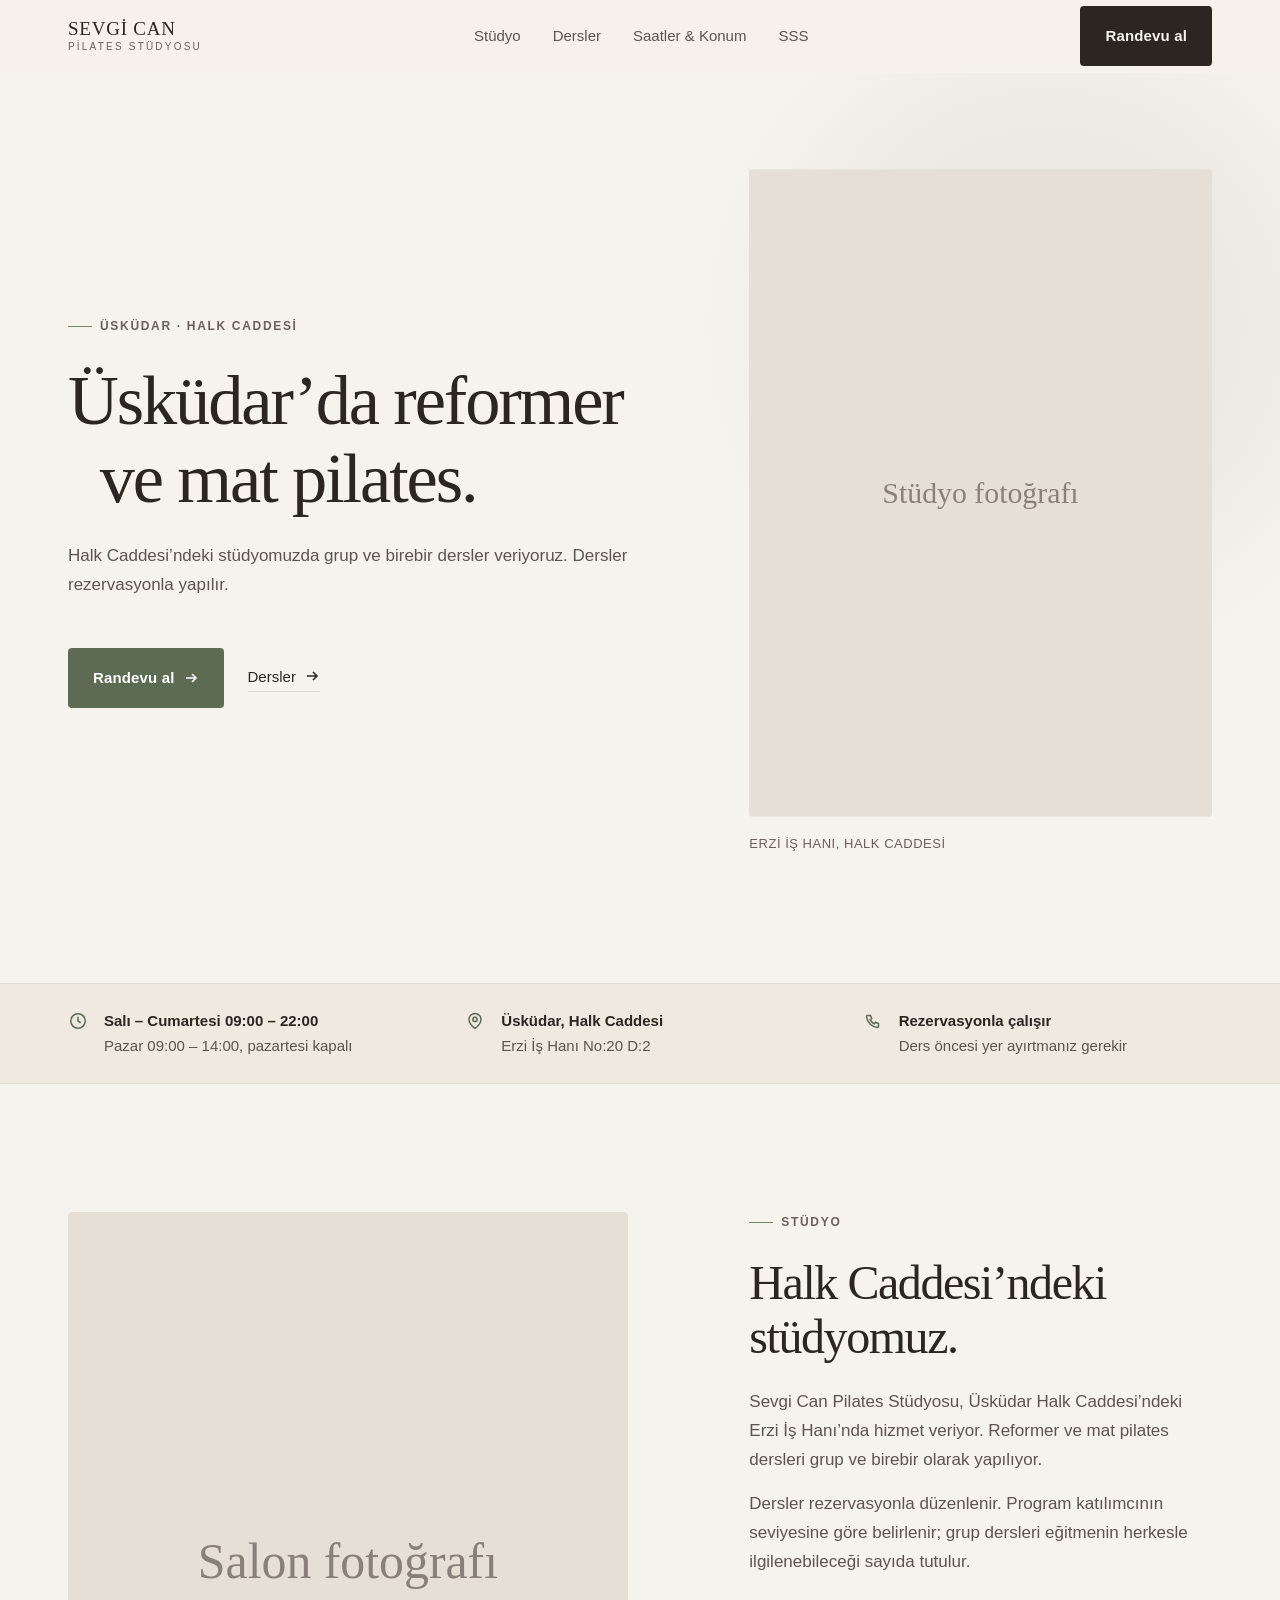
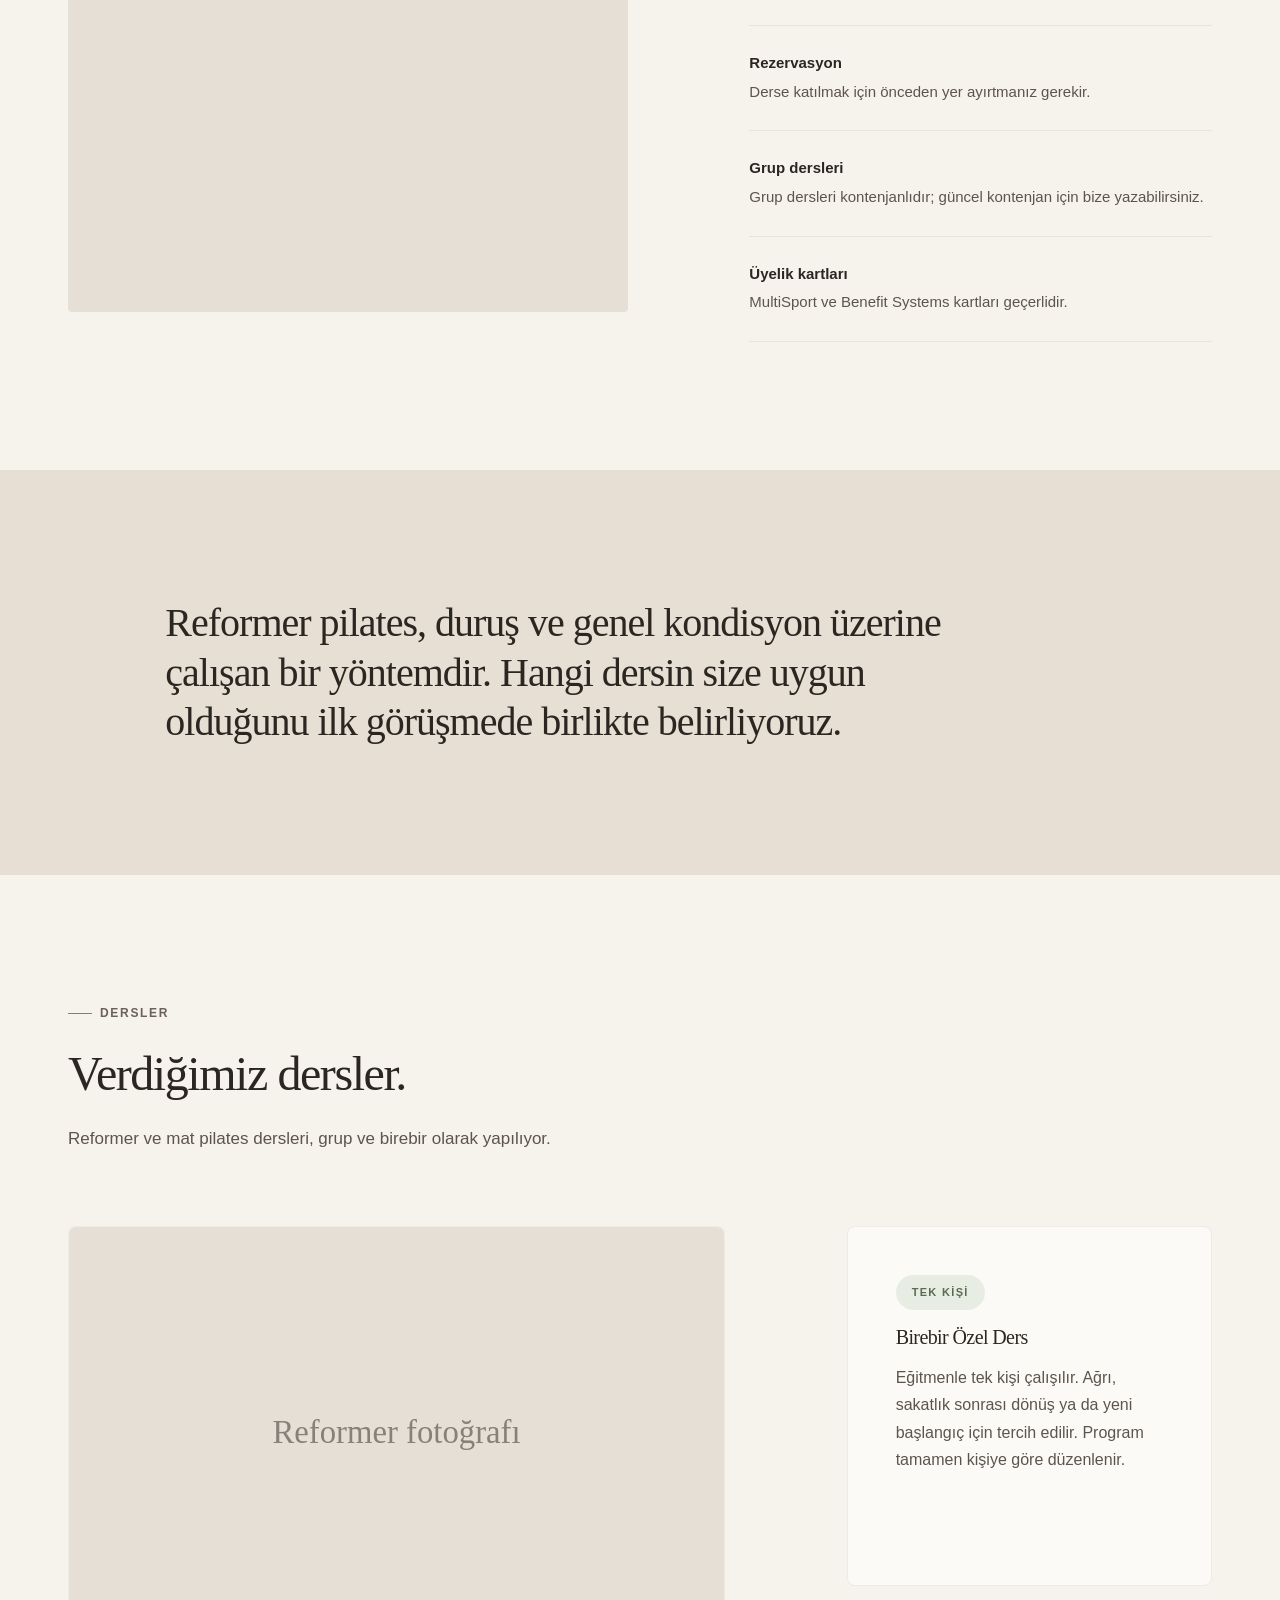
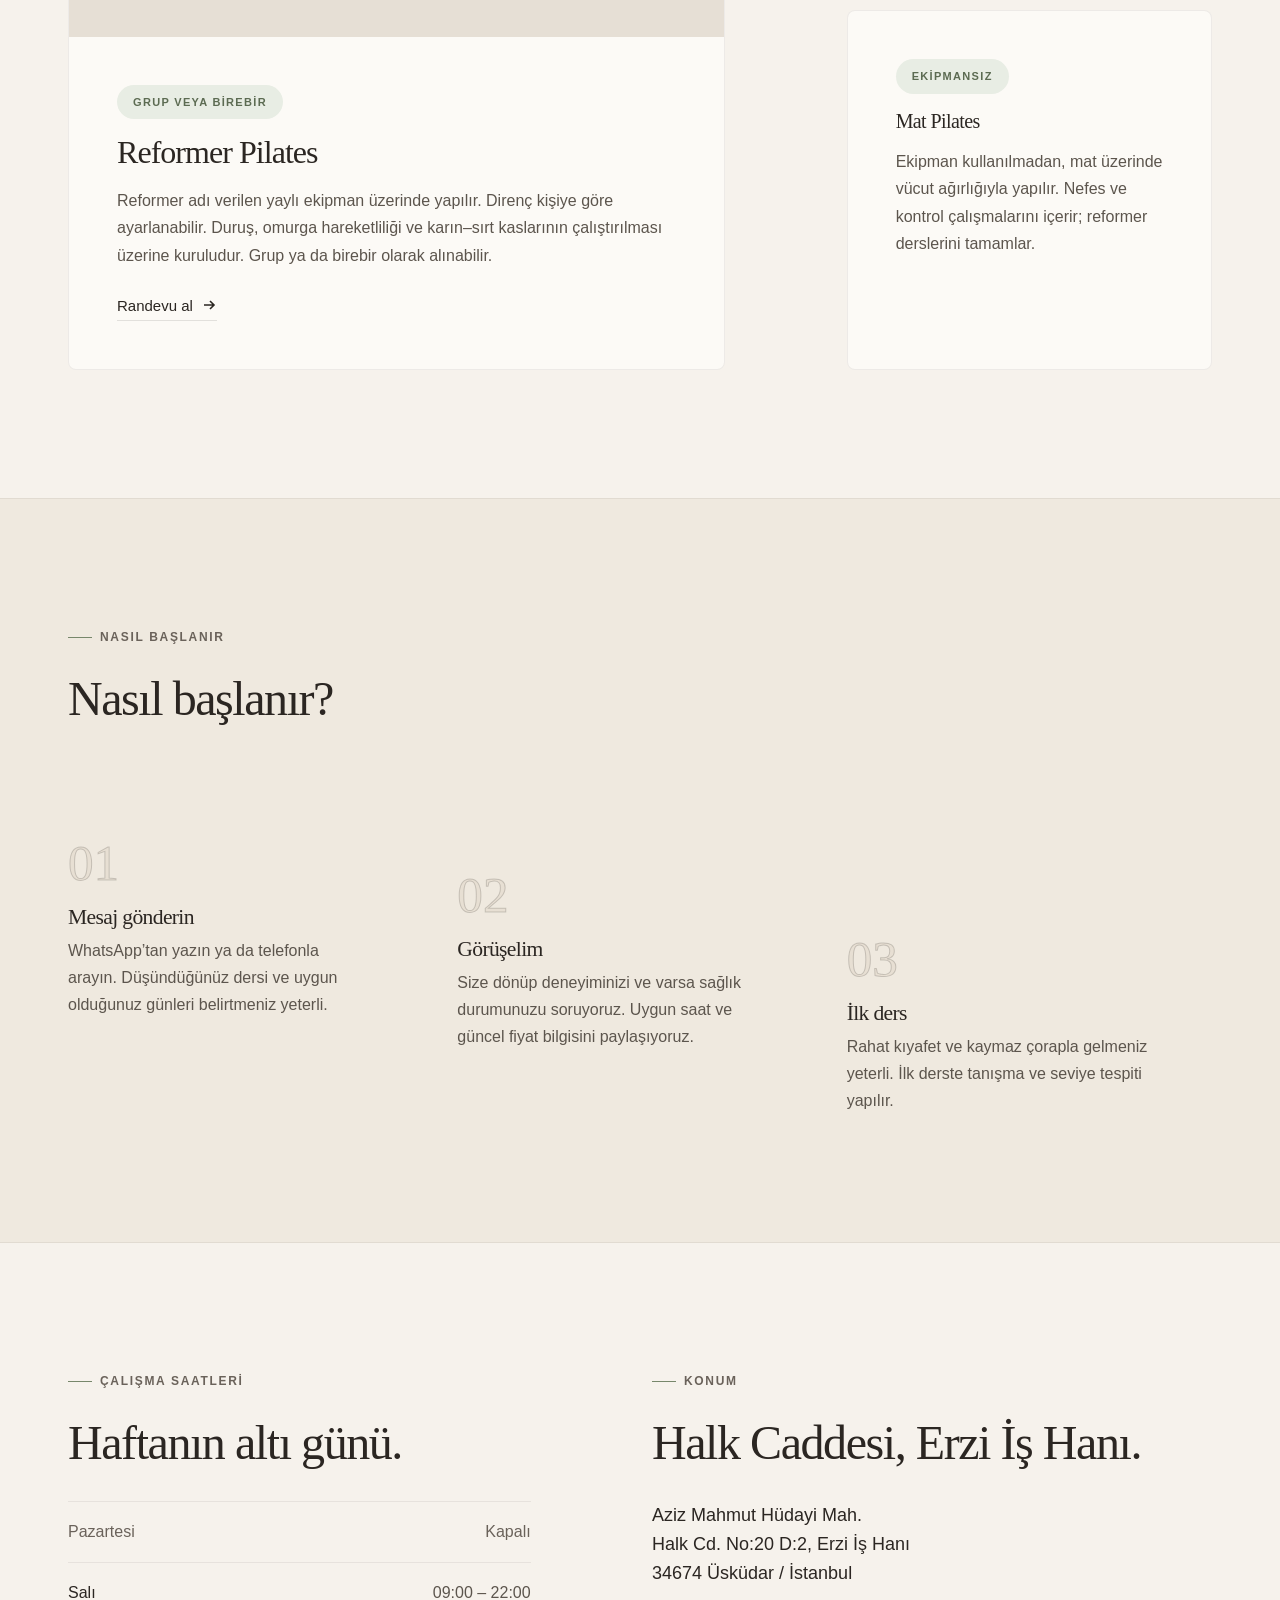
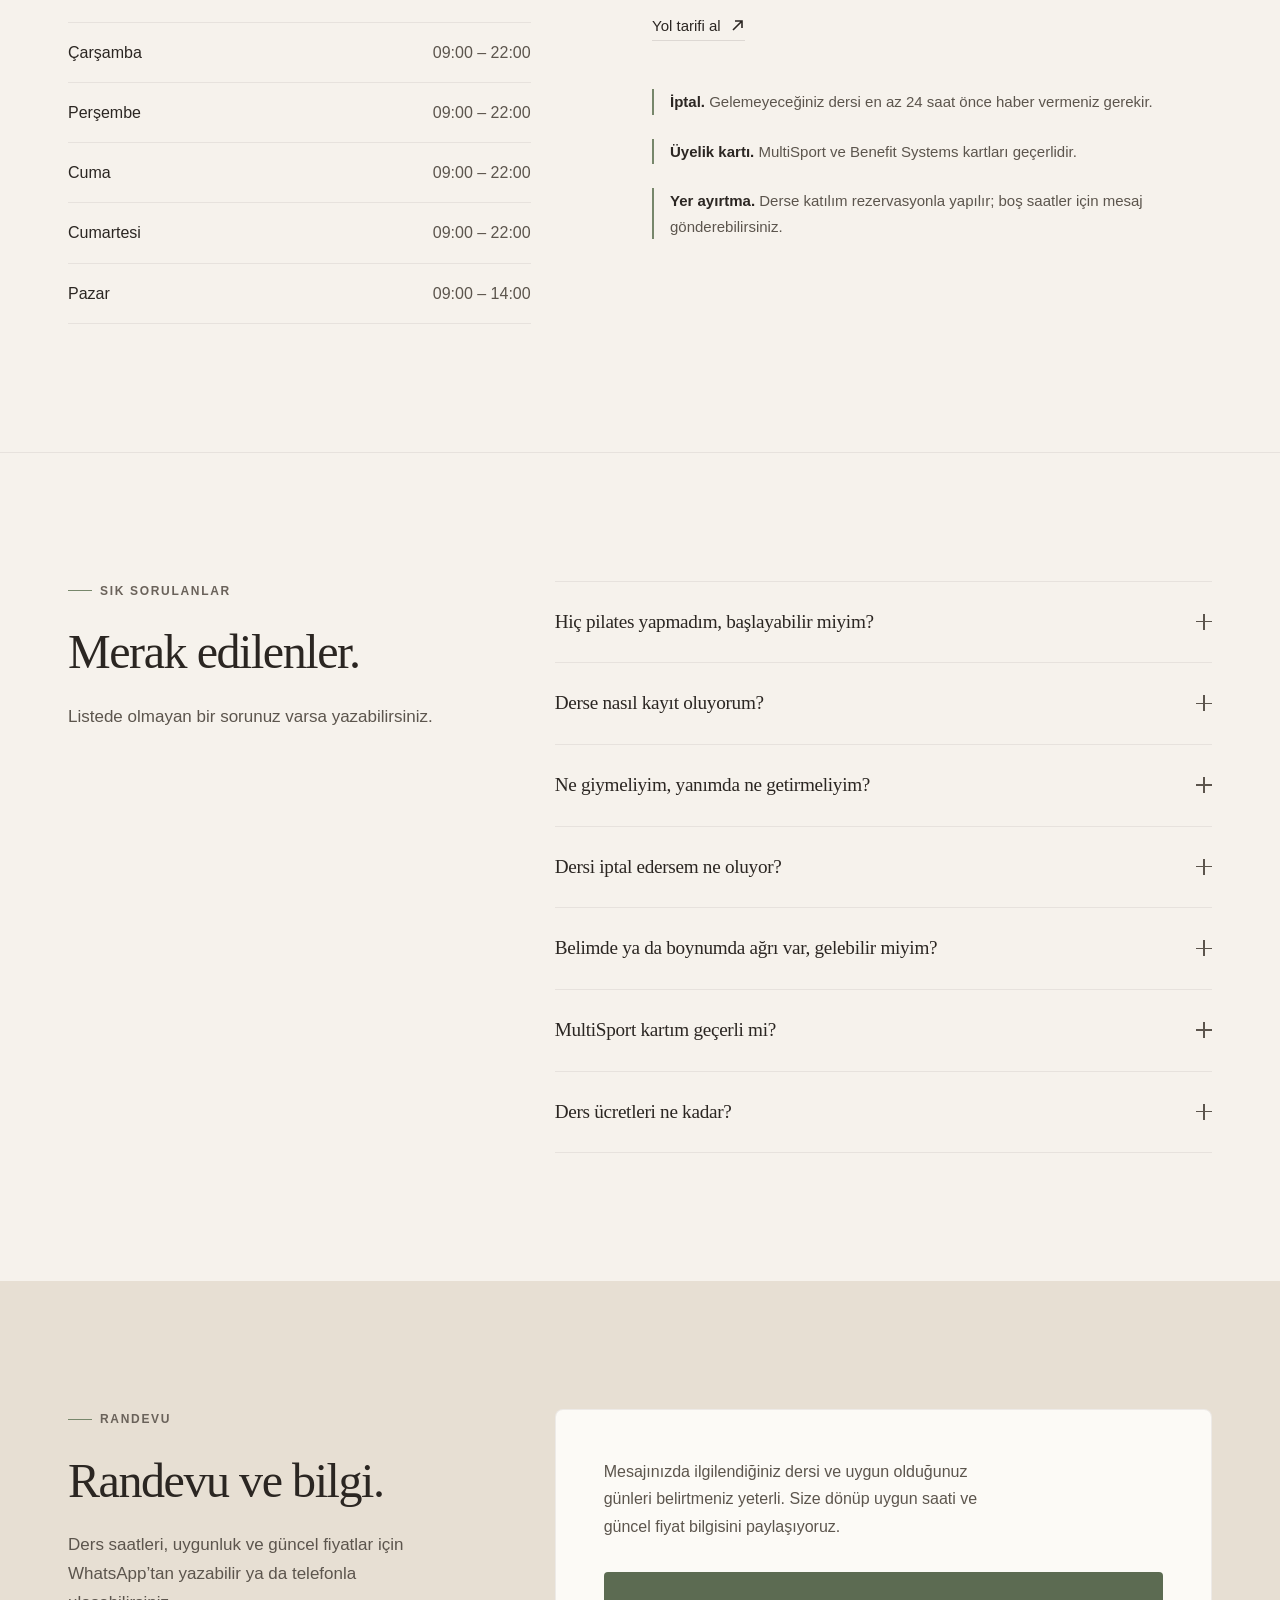
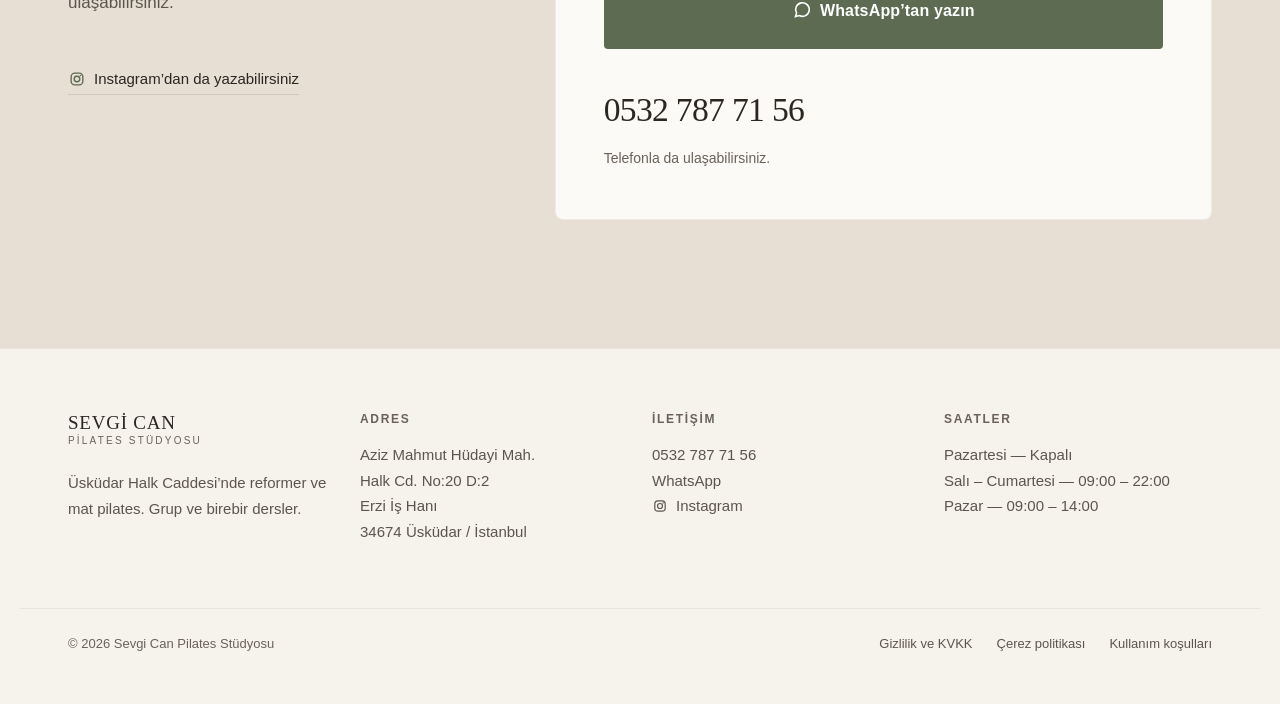
==== commit 6052aea2: "Randevu formunu kaldır, doğrudan WhatsApp iletişimine geç - Form ve doğrulama JS'i tamamen kaldırıld" ====
--- a/index.html
+++ b/index.html
@@ -705,14 +705,14 @@
 details p{ padding: 0 0 var(--s3); color: var(--ink-60); max-width: 60ch; font-size: 16px; }
 
 /* ============================================================
-   RANDEVU FORMU
+   RANDEVU / İLETİŞİM
    ============================================================ */
 
 .booking{ background: var(--sand); }
 .booking__copy{ grid-column: 1 / span 4; }
-.booking__form{ grid-column: 6 / span 7; }
+.booking__contact{ grid-column: 6 / span 7; }
 @media (max-width: 899px){
-  .booking__copy, .booking__form{ grid-column: auto; }
+  .booking__copy, .booking__contact{ grid-column: auto; }
 }
 .booking__title{ font-size: clamp(2rem, 4.2vw, 3rem); margin-bottom: var(--s3); }
 .booking__alt{ margin-top: var(--s5); display: grid; gap: var(--s2); }
@@ -731,116 +731,40 @@
 .booking__alt a:hover{ border-color: var(--ink); }
 .booking__alt .ico{ color: var(--sage-d); }
 
-.form{
+.contact{
   background: #FCFAF6;
   border: 1px solid var(--line-soft);
   border-radius: 8px;
   padding: var(--s4);
 }
-@media (min-width: 900px){ .form{ padding: var(--s5); } }
-
-.field{ margin-bottom: var(--s3); }
-.field label{
+@media (min-width: 900px){ .contact{ padding: var(--s5); } }
+
+.contact__lead{
+  font-size: 16px;
+  color: var(--ink-60);
+  margin-bottom: var(--s4);
+  max-width: 44ch;
+}
+.contact__wa{ width: 100%; font-size: 16px; padding: var(--s3); }
+.contact__num{
   display: block;
-  font-size: 13px;
-  font-weight: 600;
-  letter-spacing: .08em;
-  text-transform: uppercase;
-  color: var(--ink-60);
-  margin-bottom: var(--s1);
-}
-.field .opt{ color: var(--ink-40); font-weight: 400; letter-spacing: .04em; text-transform: none; }
-
-.field input,
-.field select,
-.field textarea{
-  width: 100%;
-  font-family: var(--sans);
-  font-size: 16px;
+  font-family: var(--serif);
+  font-size: clamp(1.5rem, 3.4vw, 2.1rem);
+  letter-spacing: -.02em;
   color: var(--ink);
-  background: transparent;
-  border: 0;
-  border-bottom: 1px solid var(--line);
-  border-radius: 0;
-  padding: var(--s1) 0;
+  text-decoration: none;
+  margin-top: var(--s4);
+  font-variation-settings: 'opsz' 60;
+  border-bottom: 1px solid transparent;
+  width: fit-content;
   transition: border-color .2s var(--ease);
 }
-.field textarea{ resize: vertical; min-height: 72px; line-height: 1.6; }
-.field ::placeholder{ color: var(--ink-40); opacity: 1; }
-.field select{
-  appearance: none;
-  background-color: #FCFAF6;
-  color: var(--ink);
-  background-image: url("data:image/svg+xml,%3Csvg xmlns='http://www.w3.org/2000/svg' width='16' height='16' viewBox='0 0 16 16' fill='none' stroke='%235C554D' stroke-width='1.5'%3E%3Cpath d='M4 6.5L8 10.5L12 6.5'/%3E%3C/svg%3E");
-  background-repeat: no-repeat;
-  background-position: right 2px center;
-  padding-right: var(--s3);
-  cursor: pointer;
-}
-.field input:hover, .field select:hover, .field textarea:hover{ border-bottom-color: var(--ink-40); }
-.field input:focus, .field select:focus, .field textarea:focus{
-  outline: none;
-  border-bottom-color: var(--sage-d);
-  box-shadow: inset 0 -2px 0 var(--sage-d);
-}
-.field input:focus-visible, .field select:focus-visible, .field textarea:focus-visible{
-  outline: 2px solid var(--sage-d);
-  outline-offset: 4px;
-}
-
-.field [aria-invalid="true"]{
-  border-bottom-color: var(--ink);
-  box-shadow: inset 0 -2px 0 var(--ink);
-}
-.err{
-  display: block;
-  font-size: 13px;
-  color: var(--ink);
-  font-weight: 500;
+.contact__num:hover{ border-bottom-color: var(--ink); }
+.contact__hint{
+  font-size: 14px;
+  color: var(--ink-40);
   margin-top: var(--s1);
-  min-height: 0;
-}
-.err:empty{ margin-top: 0; }
-
-.form__row{ display: grid; gap: var(--s3); }
-@media (min-width: 640px){ .form__row{ grid-template-columns: 1fr 1fr; } }
-
-.consent{
-  display: flex;
-  align-items: flex-start;
-  gap: var(--s2);
-  margin: var(--s4) 0 var(--s3);
-  font-size: 14px;
-  line-height: 1.6;
-  color: var(--ink-60);
-  cursor: pointer;
-}
-.consent input{
-  flex: none;
-  width: 20px;
-  height: 20px;
-  margin: 2px 0 0;
-  accent-color: var(--sage-d);
-  cursor: pointer;
-}
-.consent a{ color: var(--ink); border-bottom: 1px solid var(--line); text-decoration: none; }
-.consent a:hover{ border-color: var(--ink); }
-.consent[data-invalid="true"]{ color: var(--ink); }
-
-.form__submit{ width: 100%; margin-top: var(--s2); }
-.form__note{ font-size: 13px; color: var(--ink-40); margin-top: var(--s2); text-align: center; }
-
-.form__done{
-  display: none;
-  margin-top: var(--s3);
-  padding: var(--s3);
-  background: var(--sage-pale);
-  border-radius: var(--radius);
-  font-size: 15px;
-  color: var(--ink-80);
-}
-.form__done[data-shown="true"]{ display: block; }
-.form__done a{ color: var(--ink); font-weight: 600; }
+}
 
 /* ============================================================
    FOOTER
@@ -1159,8 +1083,8 @@
         <span class="step__num" aria-hidden="true">01</span>
         <h3>Mesaj gönderin</h3>
         <p>
-          Aşağıdaki formu doldurun ya da WhatsApp’tan yazın. Düşündüğünüz dersi ve
-          uygun olduğunuz günleri belirtmeniz yeterli.
+          WhatsApp’tan yazın ya da telefonla arayın. Düşündüğünüz dersi ve uygun
+          olduğunuz günleri belirtmeniz yeterli.
         </p>
       </div>
 
@@ -1251,9 +1175,9 @@
         <details>
           <summary>Derse nasıl kayıt oluyorum?<span class="sign" aria-hidden="true"></span></summary>
           <p>
-            Sayfanın altındaki formu doldurabilir ya da WhatsApp’tan yazabilirsiniz.
-            Size dönüp uygun saati belirliyoruz. Katılım rezervasyonla olduğu için
-            gelmeden önce bilgi vermeniz gerekir.
+            WhatsApp’tan yazabilir ya da telefonla arayabilirsiniz. Size dönüp uygun
+            saati belirliyoruz. Katılım rezervasyonla olduğu için gelmeden önce bilgi
+            vermeniz gerekir.
           </p>
         </details>
 
@@ -1294,7 +1218,7 @@
           <summary>Ders ücretleri ne kadar?<span class="sign" aria-hidden="true"></span></summary>
           <p>
             Ücret, ders türüne ve paket sayısına göre değişir. Güncel fiyat listesini
-            formu doldurduğunuzda ya da WhatsApp’tan yazdığınızda iletiyoruz.
+            WhatsApp’tan yazdığınızda ya da telefonda iletiyoruz.
           </p>
         </details>
       </div>
@@ -1308,86 +1232,38 @@
         <p class="eyebrow">Randevu</p>
         <h2 class="booking__title">Randevu ve bilgi.</h2>
         <p class="lede">
-          Formu doldurduğunuzda mesajınız WhatsApp’ta hazır olarak açılır, göndermeniz
-          yeterli. Uygun saatler ve güncel fiyat bilgisi tarafımızdan iletilir.
+          Ders saatleri, uygunluk ve güncel fiyatlar için WhatsApp’tan yazabilir ya da
+          telefonla ulaşabilirsiniz.
         </p>
 
         <div class="booking__alt">
-          <a href="https://wa.me/905327877156" target="_blank" rel="noopener">
-            <svg class="ico" width="18" height="18" viewBox="0 0 20 20" fill="none" stroke="currentColor" stroke-width="1.5" aria-hidden="true"><path d="M3.5 16.5 4.6 13a6.8 6.8 0 1 1 2.6 2.5l-3.7 1Z"/></svg>
-            Doğrudan WhatsApp’tan yazın
-          </a>
-          <a href="tel:+905327877156">
-            <svg class="ico" width="18" height="18" viewBox="0 0 20 20" fill="none" stroke="currentColor" stroke-width="1.5" aria-hidden="true"><path d="M4.5 4.5h3l1.25 3-1.6 1.2a9 9 0 0 0 4.15 4.15l1.2-1.6 3 1.25v3a1 1 0 0 1-1.1 1A12.5 12.5 0 0 1 3.5 5.6a1 1 0 0 1 1-1.1Z"/></svg>
-            0532 787 71 56
-          </a>
           <a href="https://www.instagram.com/sevgicanpilatesstudio/" target="_blank" rel="noopener">
             <svg class="ico" width="18" height="18" viewBox="0 0 20 20" fill="none" stroke="currentColor" stroke-width="1.5" aria-hidden="true"><rect x="3.5" y="3.5" width="13" height="13" rx="4"/><circle cx="10" cy="10" r="3.1"/><circle cx="13.9" cy="6.1" r=".9" fill="currentColor" stroke="none"/></svg>
-            @sevgicanpilatesstudio
+            Instagram’dan da yazabilirsiniz
           </a>
         </div>
       </div>
 
-      <div class="booking__form reveal" style="--index:1">
-        <form class="form" id="bookingForm" novalidate>
-          <div class="form__row">
-            <div class="field">
-              <label for="ad">Ad Soyad</label>
-              <input type="text" id="ad" name="ad" autocomplete="name" aria-describedby="err-ad">
-              <span class="err" id="err-ad" aria-live="polite"></span>
-            </div>
-            <div class="field">
-              <label for="tel">Telefon</label>
-              <input type="tel" id="tel" name="tel" inputmode="tel" autocomplete="tel" placeholder="Örn. 0532 000 00 00…" aria-describedby="err-tel">
-              <span class="err" id="err-tel" aria-live="polite"></span>
-            </div>
-          </div>
-
-          <div class="field">
-            <label for="ders">Hangi ders?</label>
-            <select id="ders" name="ders" autocomplete="off" aria-describedby="err-ders">
-              <option value="">Seçin</option>
-              <option>Reformer pilates — grup</option>
-              <option>Reformer pilates — birebir</option>
-              <option>Mat pilates</option>
-              <option>Henüz emin değilim</option>
-            </select>
-            <span class="err" id="err-ders" aria-live="polite"></span>
-          </div>
-
-          <div class="field">
-            <label for="tercih">Hangi gün ve saatler size uygun?</label>
-            <input type="text" id="tercih" name="tercih" autocomplete="off" placeholder="Örn. hafta içi akşam 19:00 sonrası…" aria-describedby="err-tercih">
-            <span class="err" id="err-tercih" aria-live="polite"></span>
-          </div>
-
-          <div class="field">
-            <label for="not">Eklemek istediğiniz bir not <span class="opt">(isteğe bağlı)</span></label>
-            <textarea id="not" name="not" rows="3" autocomplete="off" placeholder="Örn. daha önce pilates deneyiminiz, sormak istedikleriniz…"></textarea>
-          </div>
-
-          <label class="consent" for="onay" id="consentRow">
-            <input type="checkbox" id="onay" name="onay" autocomplete="off" aria-describedby="err-onay">
-            <span><a href="gizlilik.html" target="_blank" rel="noopener">Gizlilik ve KVKK aydınlatma metnini</a>
-            okudum; iletişim bilgilerimin randevu talebim için kullanılmasını kabul ediyorum.</span>
-          </label>
-          <span class="err" id="err-onay" aria-live="polite" style="margin-top:0"></span>
-
-          <button class="btn btn--sage form__submit" type="submit">
-            <svg class="ico" width="18" height="18" viewBox="0 0 20 20" fill="none" stroke="currentColor" stroke-width="1.6" aria-hidden="true"><path d="M3.5 16.5 4.6 13a6.8 6.8 0 1 1 2.6 2.5l-3.7 1Z"/></svg>
-            WhatsApp’tan gönder
-          </button>
-          <p class="form__note">Bilgileriniz kaydedilmez; yalnızca mesaj metnine dönüştürülür.</p>
-
-          <div class="form__done" id="formDone" data-shown="false" role="status">
-            WhatsApp yeni sekmede açıldı. Açılmadıysa
-            <a href="https://wa.me/905327877156" target="_blank" rel="noopener">wa.me/905327877156</a>
-            adresinden ya da <a href="tel:+905327877156">0532&nbsp;787&nbsp;71&nbsp;56</a> numarasından bize
-            doğrudan ulaşabilirsiniz.
-          </div>
-        </form>
-      </div>
-    </div>
+      <div class="booking__contact reveal" style="--index:1">
+        <div class="contact">
+          <p class="contact__lead">
+            Mesajınızda ilgilendiğiniz dersi ve uygun olduğunuz günleri belirtmeniz yeterli.
+            Size dönüp uygun saati ve güncel fiyat bilgisini paylaşıyoruz.
+          </p>
+
+          <a class="btn btn--sage contact__wa"
+             href="https://wa.me/905327877156?text=Merhaba%2C%20Sevgi%20Can%20Pilates%20St%C3%BCdyosu%27ndan%20bilgi%20almak%20istiyorum."
+             target="_blank" rel="noopener">
+            <svg class="ico" width="20" height="20" viewBox="0 0 20 20" fill="none" stroke="currentColor" stroke-width="1.6" aria-hidden="true"><path d="M3.5 16.5 4.6 13a6.8 6.8 0 1 1 2.6 2.5l-3.7 1Z"/></svg>
+            WhatsApp’tan yazın
+          </a>
+
+          <a class="contact__num" href="tel:+905327877156">0532&nbsp;787&nbsp;71&nbsp;56</a>
+          <p class="contact__hint">Telefonla da ulaşabilirsiniz.</p>
+
+        </div>
+      </div>
+
   </section>
 </main>
 
@@ -1456,7 +1332,7 @@
   "@context": "https://schema.org",
   "@type": "HealthAndBeautyBusiness",
   "name": "Sevgi Can Pilates Stüdyosu",
-  "description": "Üsküdar Halk Caddesi'nde reformer ve mat pilates stüdyosu. Küçük gruplar ve birebir dersler, rezervasyonla.",
+  "description": "Üsküdar Halk Caddesi'nde reformer ve mat pilates stüdyosu. Grup ve birebir dersler, rezervasyonla.",
   "address": {
     "@type": "PostalAddress",
     "streetAddress": "Aziz Mahmut Hüdayi Mah. Halk Cd. No:20 D:2, Erzi İş Hanı",
@@ -1564,67 +1440,6 @@
     }, { threshold: 0.05 }).observe(booking);
   }
 
-  /* — Randevu formu → WhatsApp — */
-  var form = document.getElementById('bookingForm');
-  var done = document.getElementById('formDone');
-
-  var rules = [
-    { id: 'ad',      msg: 'Lütfen adınızı yazın.',                     test: function (v) { return v.length >= 2; } },
-    { id: 'tel',     msg: 'Size ulaşabilmemiz için telefon gerekli.',  test: function (v) { return v.replace(/\D/g, '').length >= 10; } },
-    { id: 'ders',    msg: 'Bir ders türü seçin.',                      test: function (v) { return v !== ''; } },
-    { id: 'tercih',  msg: 'Uygun olduğunuz gün ya da saatleri yazın.', test: function (v) { return v.length >= 3; } },
-    { id: 'onay',    msg: 'Devam etmek için onay kutusunu işaretleyin.',
-      test: function (v, el) { return el.checked; } }
-  ];
-
-  function clearError(el) {
-    el.removeAttribute('aria-invalid');
-    document.getElementById('err-' + el.id).textContent = '';
-    if (el.id === 'onay') { document.getElementById('consentRow').removeAttribute('data-invalid'); }
-  }
-
-  rules.forEach(function (rule) {
-    var el = document.getElementById(rule.id);
-    el.addEventListener('input', function () { clearError(el); });
-    el.addEventListener('change', function () { clearError(el); });
-  });
-
-  form.addEventListener('submit', function (e) {
-    e.preventDefault();
-
-    var firstBad = null;
-    rules.forEach(function (rule) {
-      var el = document.getElementById(rule.id);
-      var errEl = document.getElementById('err-' + rule.id);
-      if (rule.test(el.value.trim(), el)) {
-        clearError(el);
-      } else {
-        el.setAttribute('aria-invalid', 'true');
-        errEl.textContent = rule.msg;
-        if (el.id === 'onay') { document.getElementById('consentRow').setAttribute('data-invalid', 'true'); }
-        if (!firstBad) { firstBad = el; }
-      }
-    });
-
-    if (firstBad) { firstBad.focus(); return; }
-
-    var ad = document.getElementById('ad').value.trim();
-    var tel = document.getElementById('tel').value.trim();
-    var ders = document.getElementById('ders').value.trim();
-    var tercih = document.getElementById('tercih').value.trim();
-    var not = document.getElementById('not').value.trim();
-
-    var msg =
-      'Merhaba, Sevgi Can Pilates Stüdyosu\'ndan bilgi almak istiyorum.\n\n' +
-      'Ad Soyad: ' + ad + '\n' +
-      'Telefon: ' + tel + '\n' +
-      'Ders: ' + ders + '\n' +
-      'Uygun zaman: ' + tercih +
-      (not ? '\nNot: ' + not : '');
-
-    window.open('https://wa.me/' + WA + '?text=' + encodeURIComponent(msg), '_blank', 'noopener');
-    done.setAttribute('data-shown', 'true');
-  });
 })();
 </script>
 
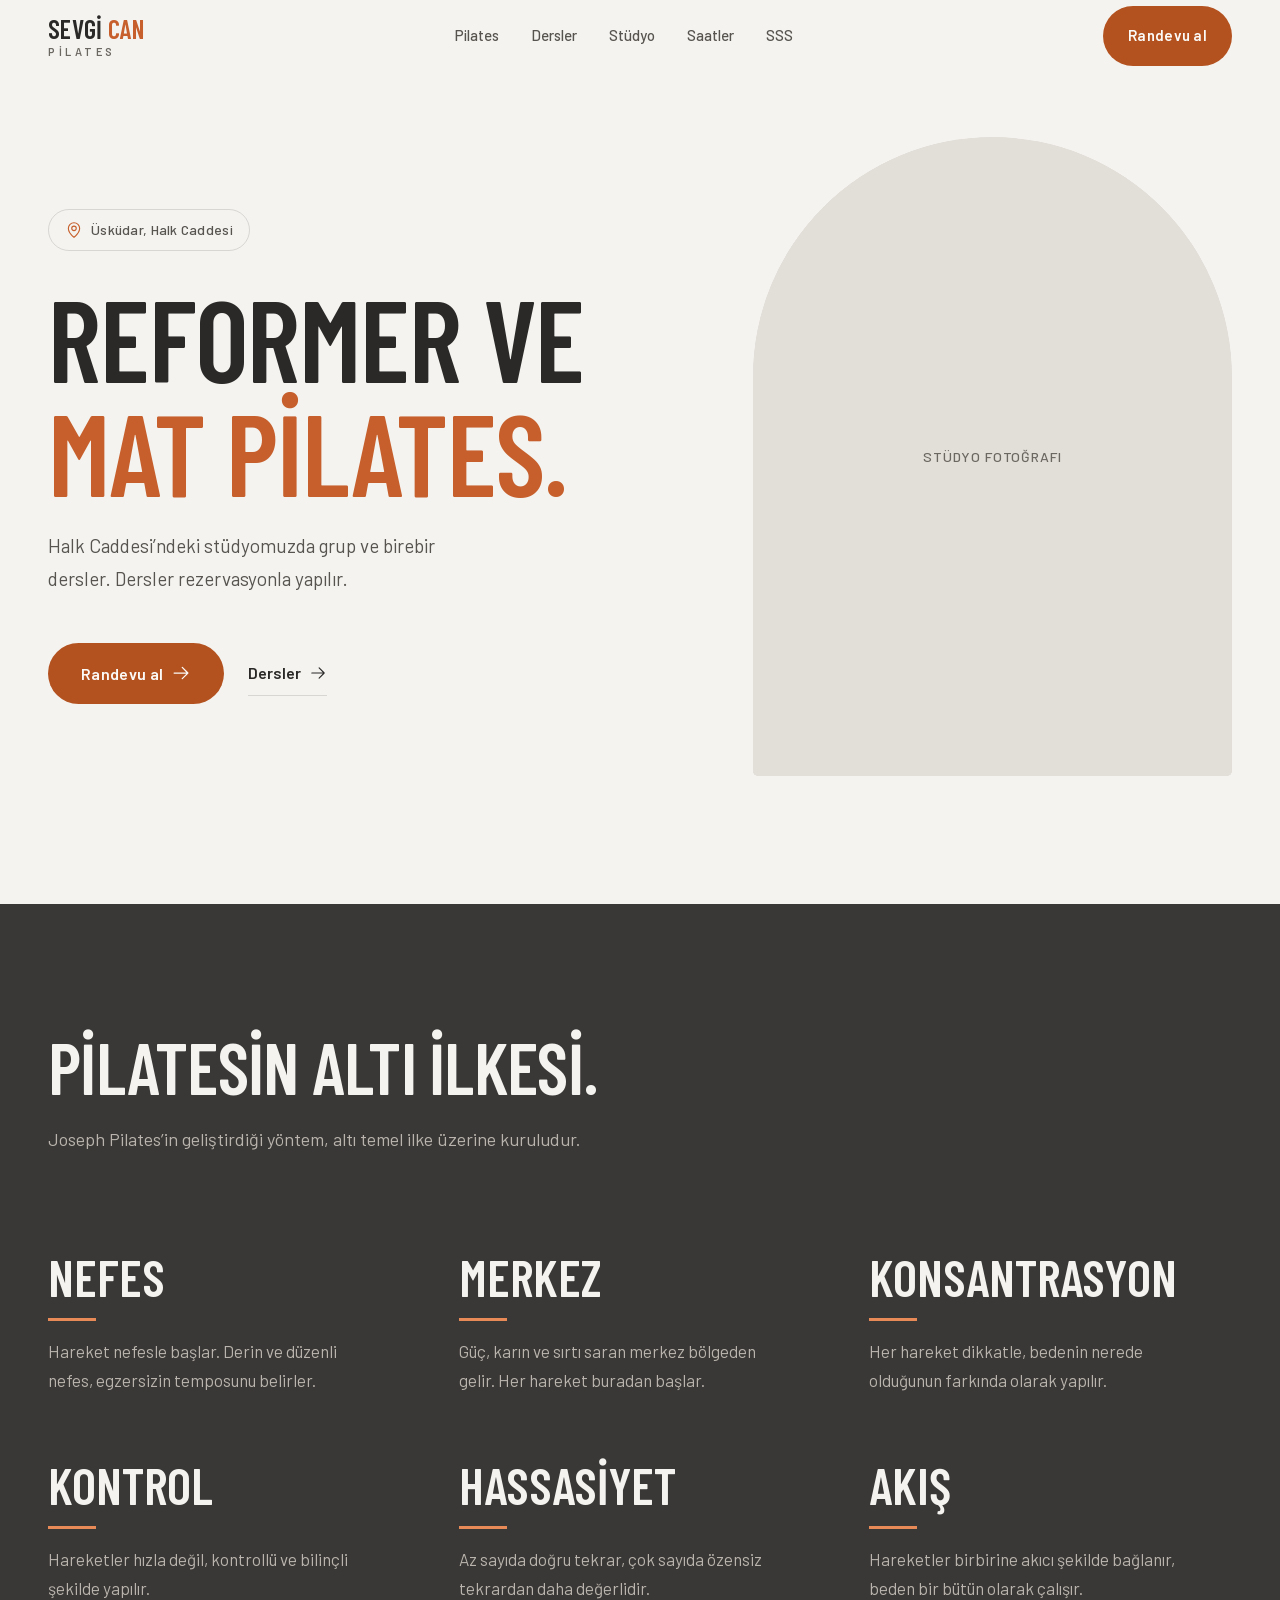
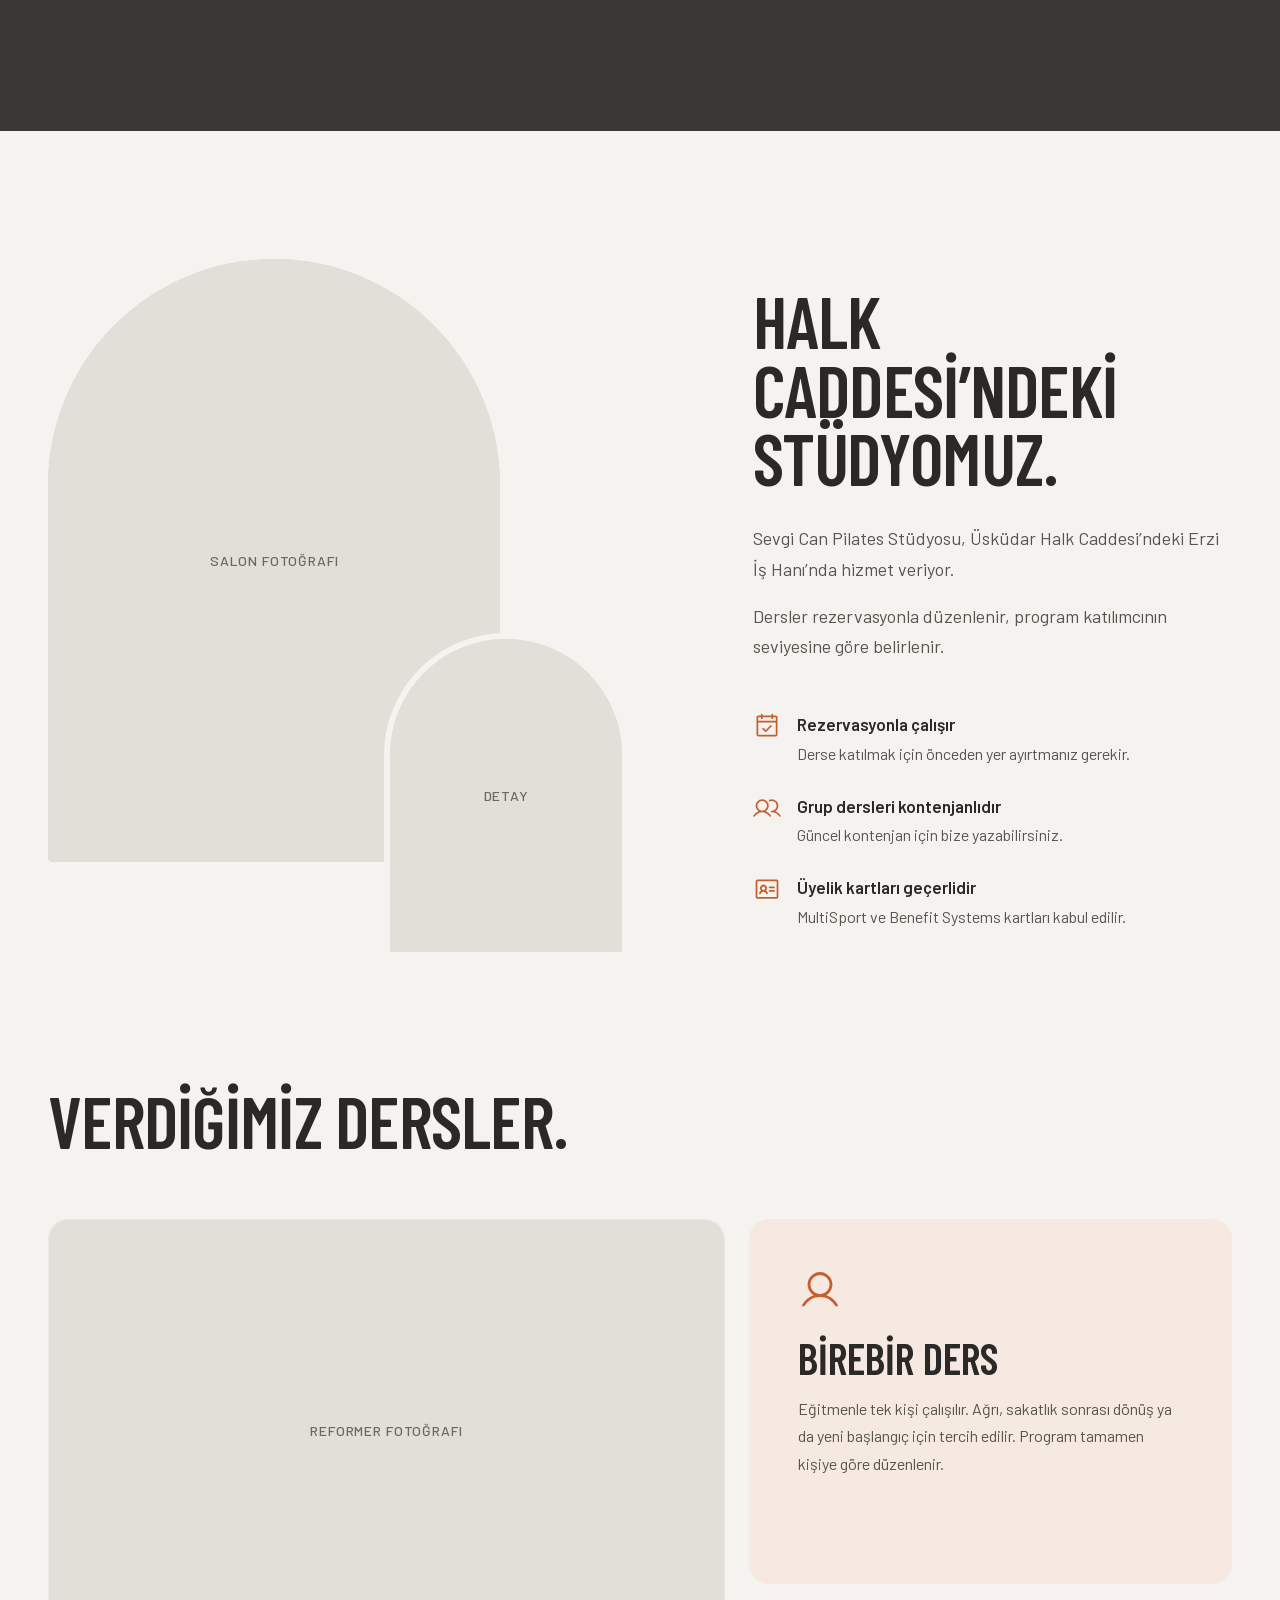
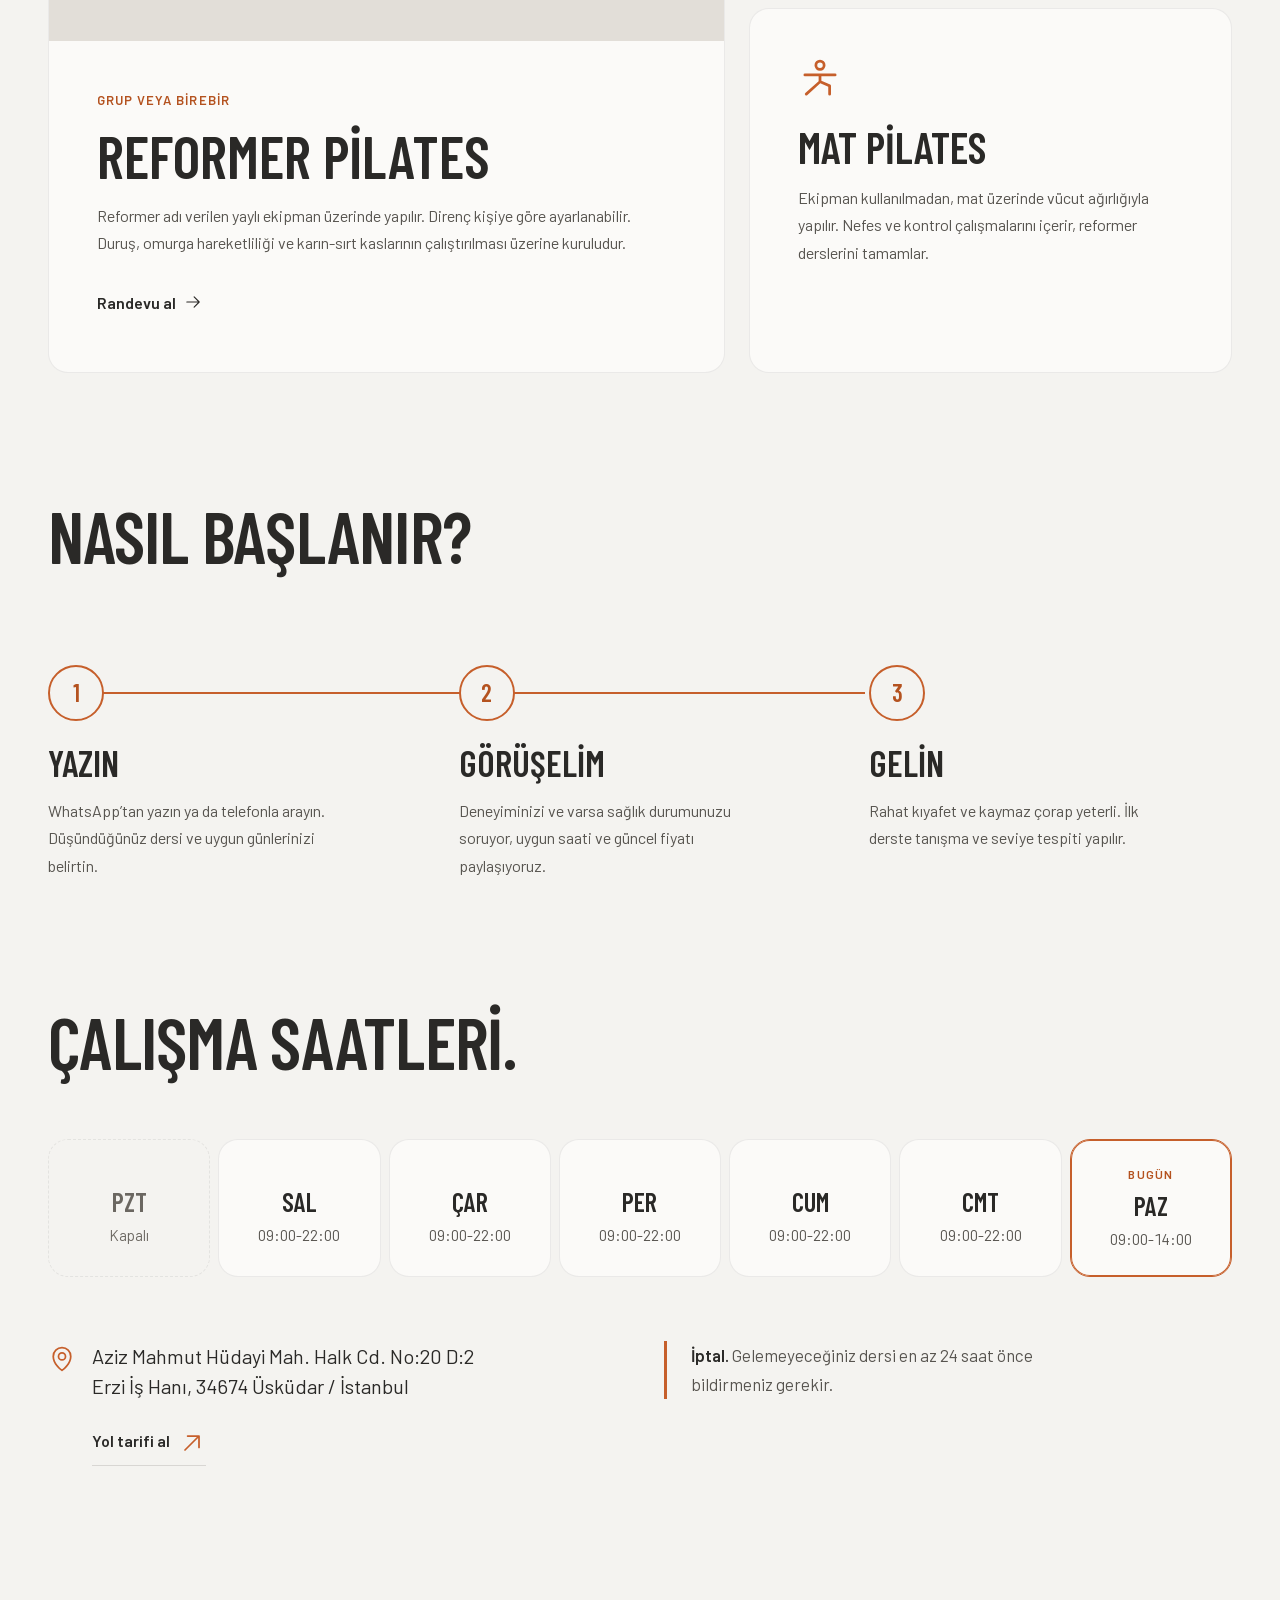
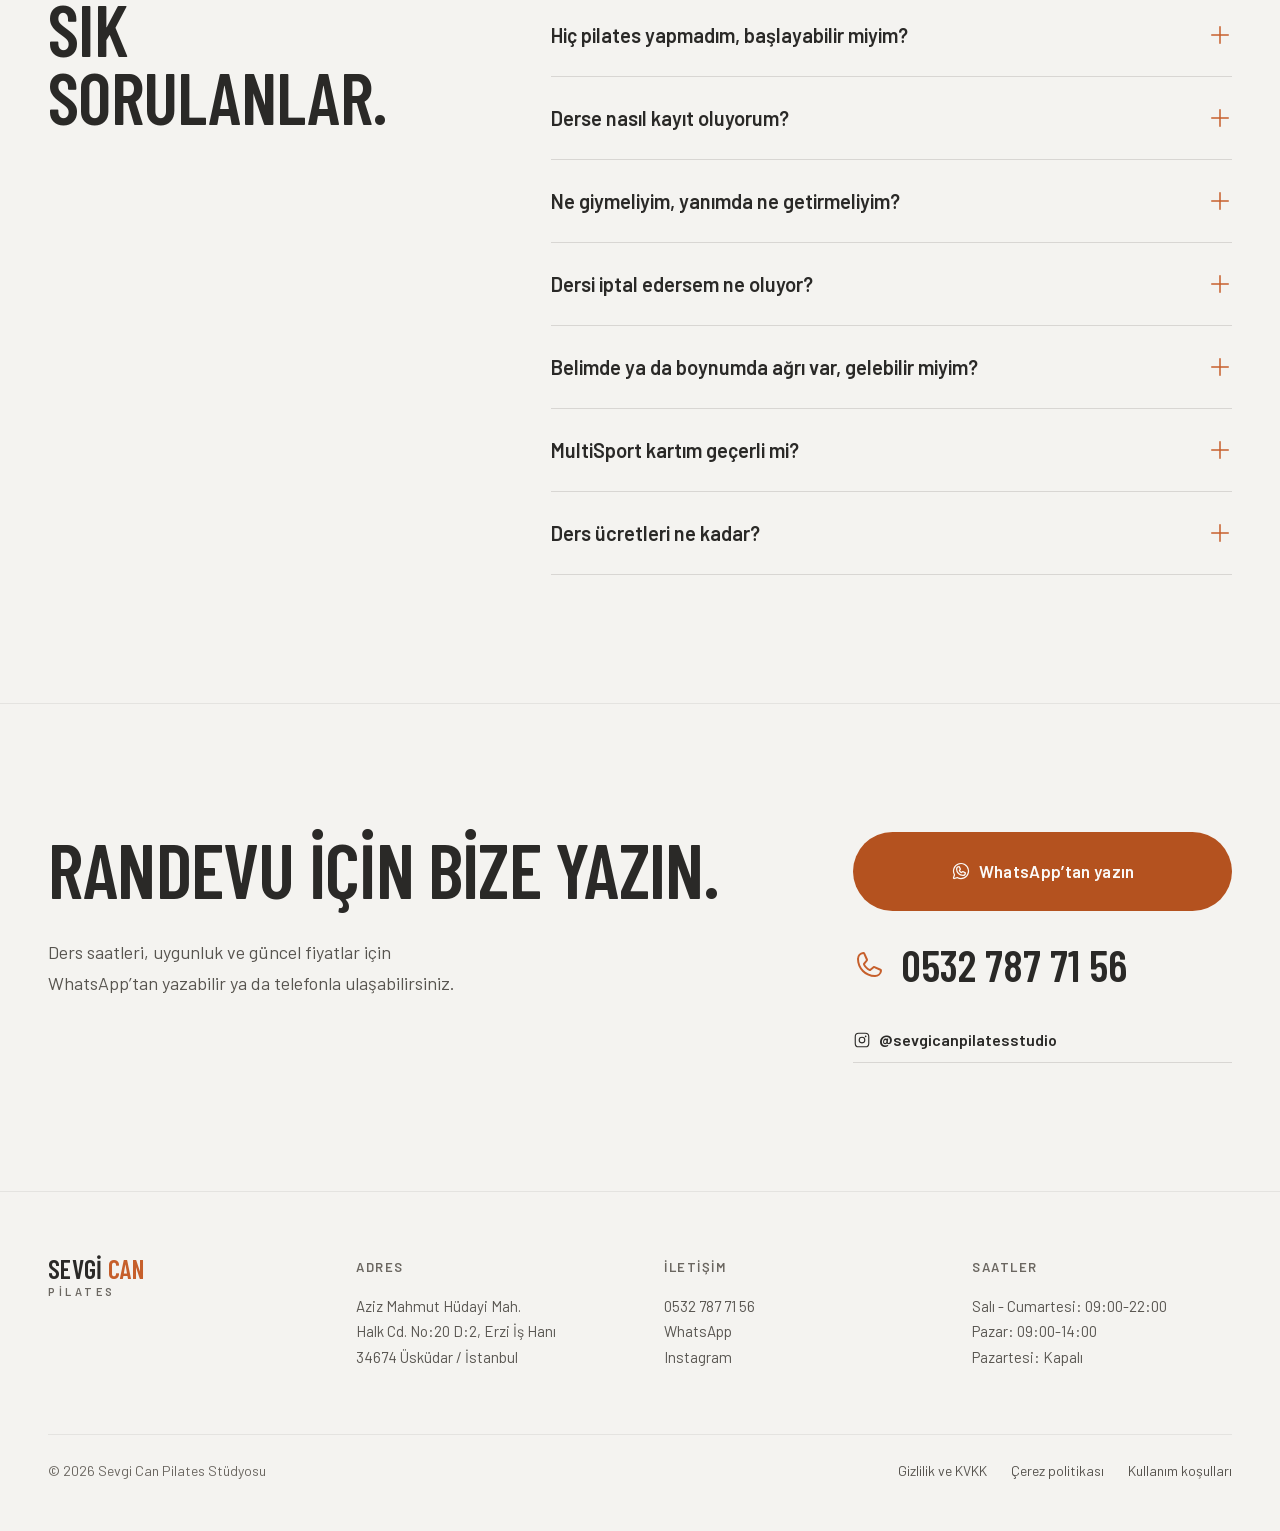
==== commit 5a9cf8e5: "Logoya göre yeniden tasarım: antrasit + turuncu, Barlow ailesi - Renkler logodan: antrasit #3A3836 v" ====
--- a/index.html
+++ b/index.html
@@ -2,1329 +2,786 @@
 <html lang="tr">
 <head>
 <meta charset="utf-8">
-<meta name="viewport" content="width=device-width, initial-scale=1">
-<title>Sevgi Can Pilates Stüdyosu — Üsküdar reformer ve mat pilates</title>
-<meta name="description" content="Üsküdar Halk Caddesi’nde reformer ve mat pilates stüdyosu. Grup ve birebir dersler, rezervasyonla. Bilgi ve randevu için WhatsApp’tan yazabilirsiniz.">
-<meta name="theme-color" content="#F6F2EC">
-
-<meta property="og:title" content="Sevgi Can Pilates Stüdyosu — Üsküdar">
-<meta property="og:description" content="Üsküdar Halk Caddesi’nde reformer ve mat pilates stüdyosu. Grup ve birebir dersler, rezervasyonla.">
+<meta name="viewport" content="width=device-width, initial-scale=1, viewport-fit=cover">
+<title>Sevgi Can Pilates Stüdyosu - Üsküdar reformer ve mat pilates</title>
+<meta name="description" content="Üsküdar Halk Caddesi'nde reformer ve mat pilates stüdyosu. Grup ve birebir dersler, rezervasyonla. Bilgi ve randevu için WhatsApp'tan yazabilirsiniz.">
+<meta name="theme-color" content="#F4F3F0" media="(prefers-color-scheme: light)">
+<meta name="theme-color" content="#1F1E1D" media="(prefers-color-scheme: dark)">
+<meta property="og:title" content="Sevgi Can Pilates Stüdyosu">
+<meta property="og:description" content="Üsküdar Halk Caddesi'nde reformer ve mat pilates. Grup ve birebir dersler, rezervasyonla.">
 <meta property="og:type" content="website">
 <meta property="og:locale" content="tr_TR">
-
-<link rel="preload" href="assets/fonts/fraunces-latin.woff2" as="font" type="font/woff2" crossorigin>
-<link rel="preload" href="assets/fonts/karla-latin.woff2" as="font" type="font/woff2" crossorigin>
-
+<link rel="preload" href="assets/fonts/barlow-condensed-600-latin.woff2" as="font" type="font/woff2" crossorigin>
+<link rel="preload" href="assets/fonts/barlow-400-latin.woff2" as="font" type="font/woff2" crossorigin>
 <style>
-@font-face{
-  font-family: 'Fraunces';
-  font-style: normal;
-  font-weight: 300 600;
-  font-display: swap;
-  src: url('assets/fonts/fraunces-latin-ext.woff2') format('woff2');
-  unicode-range: U+0100-02BA, U+02BD-02C5, U+02C7-02CC, U+02CE-02D7, U+02DD-02FF, U+0304, U+0308, U+0329, U+1D00-1DBF, U+1E00-1E9F, U+1EF2-1EFF, U+2020, U+20A0-20AB, U+20AD-20C0, U+2113, U+2C60-2C7F, U+A720-A7FF;
-}
-@font-face{
-  font-family: 'Fraunces';
-  font-style: normal;
-  font-weight: 300 600;
-  font-display: swap;
-  src: url('assets/fonts/fraunces-latin.woff2') format('woff2');
-  unicode-range: U+0000-00FF, U+0131, U+0152-0153, U+02BB-02BC, U+02C6, U+02DA, U+02DC, U+0304, U+0308, U+0329, U+2000-206F, U+20AC, U+2122, U+2191, U+2193, U+2212, U+2215, U+FEFF, U+FFFD;
-}
-@font-face{
-  font-family: 'Karla';
-  font-style: normal;
-  font-weight: 400 600;
-  font-display: swap;
-  src: url('assets/fonts/karla-latin-ext.woff2') format('woff2');
-  unicode-range: U+0100-02BA, U+02BD-02C5, U+02C7-02CC, U+02CE-02D7, U+02DD-02FF, U+0304, U+0308, U+0329, U+1D00-1DBF, U+1E00-1E9F, U+1EF2-1EFF, U+2020, U+20A0-20AB, U+20AD-20C0, U+2113, U+2C60-2C7F, U+A720-A7FF;
-}
-@font-face{
-  font-family: 'Karla';
-  font-style: normal;
-  font-weight: 400 600;
-  font-display: swap;
-  src: url('assets/fonts/karla-latin.woff2') format('woff2');
-  unicode-range: U+0000-00FF, U+0131, U+0152-0153, U+02BB-02BC, U+02C6, U+02DA, U+02DC, U+0304, U+0308, U+0329, U+2000-206F, U+20AC, U+2122, U+2191, U+2193, U+2212, U+2215, U+FEFF, U+FFFD;
-}
-
-/* ============================================================
-   SEVGİ CAN PİLATES STÜDYOSU — TASARIM SİSTEMİ
-   1 ana renk (ink) + 2 nötr (bone, sand) + 1 vurgu (sage).
-   Gradient yok, saf siyah yok, emoji yok.
-   Boşluklar yalnızca 8px tabanlı ölçekten gelir.
-   ============================================================ */
-
+@font-face{font-family:'Barlow';font-style:normal;font-weight:400;font-display:swap;src:url('assets/fonts/barlow-400-latin-ext.woff2') format('woff2');unicode-range:U+0100-02BA, U+02BD-02C5, U+02C7-02CC, U+02CE-02D7, U+02DD-02FF, U+0304, U+0308, U+0329, U+1D00-1DBF, U+1E00-1E9F, U+1EF2-1EFF, U+2020, U+20A0-20AB, U+20AD-20C0, U+2113, U+2C60-2C7F, U+A720-A7FF;}
+@font-face{font-family:'Barlow';font-style:normal;font-weight:400;font-display:swap;src:url('assets/fonts/barlow-400-latin.woff2') format('woff2');unicode-range:U+0000-00FF, U+0131, U+0152-0153, U+02BB-02BC, U+02C6, U+02DA, U+02DC, U+0304, U+0308, U+0329, U+2000-206F, U+20AC, U+2122, U+2191, U+2193, U+2212, U+2215, U+FEFF, U+FFFD;}
+@font-face{font-family:'Barlow';font-style:normal;font-weight:500;font-display:swap;src:url('assets/fonts/barlow-500-latin-ext.woff2') format('woff2');unicode-range:U+0100-02BA, U+02BD-02C5, U+02C7-02CC, U+02CE-02D7, U+02DD-02FF, U+0304, U+0308, U+0329, U+1D00-1DBF, U+1E00-1E9F, U+1EF2-1EFF, U+2020, U+20A0-20AB, U+20AD-20C0, U+2113, U+2C60-2C7F, U+A720-A7FF;}
+@font-face{font-family:'Barlow';font-style:normal;font-weight:500;font-display:swap;src:url('assets/fonts/barlow-500-latin.woff2') format('woff2');unicode-range:U+0000-00FF, U+0131, U+0152-0153, U+02BB-02BC, U+02C6, U+02DA, U+02DC, U+0304, U+0308, U+0329, U+2000-206F, U+20AC, U+2122, U+2191, U+2193, U+2212, U+2215, U+FEFF, U+FFFD;}
+@font-face{font-family:'Barlow';font-style:normal;font-weight:600;font-display:swap;src:url('assets/fonts/barlow-600-latin-ext.woff2') format('woff2');unicode-range:U+0100-02BA, U+02BD-02C5, U+02C7-02CC, U+02CE-02D7, U+02DD-02FF, U+0304, U+0308, U+0329, U+1D00-1DBF, U+1E00-1E9F, U+1EF2-1EFF, U+2020, U+20A0-20AB, U+20AD-20C0, U+2113, U+2C60-2C7F, U+A720-A7FF;}
+@font-face{font-family:'Barlow';font-style:normal;font-weight:600;font-display:swap;src:url('assets/fonts/barlow-600-latin.woff2') format('woff2');unicode-range:U+0000-00FF, U+0131, U+0152-0153, U+02BB-02BC, U+02C6, U+02DA, U+02DC, U+0304, U+0308, U+0329, U+2000-206F, U+20AC, U+2122, U+2191, U+2193, U+2212, U+2215, U+FEFF, U+FFFD;}
+@font-face{font-family:'Barlow Condensed';font-style:normal;font-weight:600;font-display:swap;src:url('assets/fonts/barlow-condensed-600-latin-ext.woff2') format('woff2');unicode-range:U+0100-02BA, U+02BD-02C5, U+02C7-02CC, U+02CE-02D7, U+02DD-02FF, U+0304, U+0308, U+0329, U+1D00-1DBF, U+1E00-1E9F, U+1EF2-1EFF, U+2020, U+20A0-20AB, U+20AD-20C0, U+2113, U+2C60-2C7F, U+A720-A7FF;}
+@font-face{font-family:'Barlow Condensed';font-style:normal;font-weight:600;font-display:swap;src:url('assets/fonts/barlow-condensed-600-latin.woff2') format('woff2');unicode-range:U+0000-00FF, U+0131, U+0152-0153, U+02BB-02BC, U+02C6, U+02DA, U+02DC, U+0304, U+0308, U+0329, U+2000-206F, U+20AC, U+2122, U+2191, U+2193, U+2212, U+2215, U+FEFF, U+FFFD;}
+
+/* ============================================================
+   SEVGİ CAN PİLATES - TASARIM SİSTEMİ
+   Renkler logodan: antrasit + yanık turuncu.
+   Tek yazı ailesi: Barlow (gövde) + Barlow Condensed (başlık).
+   Şekil kuralı: dikey görseller kemer, etkileşimli öğeler hap,
+   kartlar 20px. Boşluklar 8px ölçeğinden.
+   ============================================================ */
 :root{
-  color-scheme: light;
-
-  /* — Renk — */
-  --ink:      #2B2622;
-  --ink-80:   #4A433C;
-  --ink-60:   #5C554D;
-  --ink-40:   #6A625A;
-  --bone:     #F6F2EC;
-  --sand:     #E7DFD3;
-  --sand-soft:#EFE9DF;
-  --line:     rgba(43, 38, 34, .12);
-  --line-soft:rgba(43, 38, 34, .07);
-  --sage:     #77876B;
-  --sage-d:   #5C6B52;
-  --sage-pale:#E8EDE4;
-
-  /* — Boşluk: 8px ölçeği — */
-  --s1: 8px;
-  --s2: 16px;
-  --s3: 24px;
-  --s4: 32px;
-  --s5: 48px;
-  --s6: 64px;
-  --s7: 96px;
-  --s8: 128px;
-
-  /* — Tipografi — */
-  --serif: 'Fraunces', Georgia, 'Times New Roman', serif;
-  --sans:  'Karla', 'Segoe UI', sans-serif;
-
-  /* — Derinlik: üç düzlem — */
-  --lift-1: 0 1px 2px rgba(43, 38, 34, .04);
-  --lift-2: 0 1px 2px rgba(43, 38, 34, .04), 0 8px 24px rgba(43, 38, 34, .06);
-
-  --ease: cubic-bezier(.16, 1, .3, 1);
-  --radius: 4px;
+  color-scheme: light dark;
+
+  --bg:        #F4F3F0;
+  --surface:   #FBFAF8;
+  --ink:       #2A2927;
+  --ink-2:     #57544F;
+  --ink-3:     #6B6761;
+  --char:      #3A3836;   /* logo antrasiti */
+  --char-ink:  #F4F3F0;
+  --char-ink-2:#B9B4AD;
+  --brand:     #C65F2B;   /* logo turuncusu: büyük / dekoratif */
+  --brand-strong:#B4521F; /* metin taşıyan butonlar, AA 4.8:1 */
+  --brand-on-dark:#E88A57;
+  --on-brand:  #FBFAF8;
+  --line:      rgba(42, 41, 39, .14);
+  --line-soft: rgba(42, 41, 39, .08);
+  --ph:        #E2DED8;
+  --ph-ink:    #6B6761;
+  --tint:      #F6E9E1;
+  --shadow:    0 1px 2px rgba(58, 56, 54, .06), 0 16px 40px -12px rgba(58, 56, 54, .18);
+
+  --s1: 8px; --s2: 16px; --s3: 24px; --s4: 32px;
+  --s5: 48px; --s6: 64px; --s7: 96px; --s8: 128px;
+
+  --r-card: 20px;
+  --r-pill: 999px;
+
+  --sans: 'Barlow', system-ui, -apple-system, 'Segoe UI', sans-serif;
+  --display: 'Barlow Condensed', 'Barlow', system-ui, sans-serif;
+
+  --ease-out: cubic-bezier(0.23, 1, 0.32, 1);
+  --ease-in-out: cubic-bezier(0.77, 0, 0.175, 1);
+}
+
+@media (prefers-color-scheme: dark){
+  :root{
+    --bg:        #1F1E1D;
+    --surface:   #282725;
+    --ink:       #F1EFEC;
+    --ink-2:     #CBC7C1;
+    --ink-3:     #A9A49D;
+    --char:      #2E2C2A;
+    --char-ink:  #F1EFEC;
+    --char-ink-2:#B9B4AD;
+    --brand:     #E07A45;
+    --brand-strong:#E07A45;
+    --brand-on-dark:#E88A57;
+    --on-brand:  #1F1E1D;
+    --line:      rgba(241, 239, 236, .14);
+    --line-soft: rgba(241, 239, 236, .08);
+    --ph:        #34322F;
+    --ph-ink:    #A9A49D;
+    --tint:      #3A2A20;
+    --shadow:    0 1px 2px rgba(0, 0, 0, .2), 0 16px 40px -12px rgba(0, 0, 0, .45);
+  }
 }
 
 *, *::before, *::after{ box-sizing: border-box; }
-
-a, button, summary, input, select, textarea, label{
-  touch-action: manipulation;
-  -webkit-tap-highlight-color: rgba(92, 107, 82, .12);
-}
-
 html{ -webkit-text-size-adjust: 100%; scroll-behavior: smooth; }
-
 body{
   margin: 0;
-  background: var(--bone);
-  color: var(--ink-80);
+  background: var(--bg);
+  color: var(--ink-2);
   font-family: var(--sans);
   font-size: 17px;
   line-height: 1.7;
-  font-weight: 400;
   -webkit-font-smoothing: antialiased;
-  text-rendering: optimizeLegibility;
-  overflow-x: hidden;
-}
-
-h1, h2, h3{
-  font-family: var(--serif);
+}
+main{ overflow-x: clip; }
+p{ margin: 0; }
+h1, h2, h3{ margin: 0; color: var(--ink); font-weight: 600; text-wrap: balance; }
+img{ display: block; max-width: 100%; height: auto; }
+a{ color: inherit; }
+a, button, summary{ touch-action: manipulation; -webkit-tap-highlight-color: transparent; }
+::selection{ background: var(--brand); color: var(--on-brand); }
+[id]{ scroll-margin-top: var(--s7); }
+
+a:focus-visible, button:focus-visible, summary:focus-visible{
+  outline: 2px solid var(--brand-strong);
+  outline-offset: 3px;
+  border-radius: 4px;
+}
+
+.skip{
+  position: absolute; left: var(--s2); top: var(--s2); z-index: 100;
+  transform: translateY(-200%); transition: transform .2s var(--ease-out);
+}
+.skip:focus{ transform: none; }
+
+.ico{ width: 1.25em; height: 1.25em; flex: none; display: block; }
+
+.wrap{ width: 100%; max-width: 1280px; margin-inline: auto; padding-inline: var(--s2); }
+@media (min-width: 768px){ .wrap{ padding-inline: var(--s5); } }
+
+.grid{ display: grid; grid-template-columns: repeat(12, minmax(0, 1fr)); gap: var(--s3); }
+@media (max-width: 899px){ .grid{ grid-template-columns: minmax(0, 1fr); gap: var(--s5); } .grid > *{ grid-column: auto !important; } }
+
+.section{ padding-block: var(--s7); }
+@media (min-width: 900px){ .section{ padding-block: var(--s8); } }
+
+/* ---------- Tipografi ---------- */
+.display{
+  font-family: var(--display);
+  font-weight: 600;
+  text-transform: uppercase;
+  letter-spacing: -.01em;
+  line-height: .95;
   color: var(--ink);
-  font-weight: 400;
-  margin: 0;
-  line-height: 1.12;
-  letter-spacing: -.03em;
-  font-variation-settings: 'opsz' 96;
-  text-wrap: balance;
-}
-
-p{ margin: 0; }
-img{ display: block; max-width: 100%; height: auto; }
-
-a{ color: inherit; }
-
-::selection{ background: var(--sage-pale); color: var(--ink); }
-
-/* — Odak halkası: her etkileşimli öğede — */
-a:focus-visible,
-button:focus-visible,
-input:focus-visible,
-select:focus-visible,
-textarea:focus-visible,
-summary:focus-visible{
-  outline: 2px solid var(--sage-d);
-  outline-offset: 3px;
-  border-radius: 2px;
-}
-
-.skip{
-  position: absolute;
-  left: var(--s2);
-  top: var(--s2);
-  z-index: 100;
-  transform: translateY(-200%);
-  transition: transform .2s var(--ease);
-}
-.skip:focus{ transform: none; }
-
-/* ============================================================
-   IZGARA & KABUK
-   ============================================================ */
-
-.wrap{
-  width: 100%;
-  max-width: 1240px;
-  margin-inline: auto;
-  padding-inline: var(--s2);
-}
-@media (min-width: 720px){ .wrap{ padding-inline: var(--s5); } }
-
-.grid{
-  display: grid;
-  grid-template-columns: repeat(12, 1fr);
-  gap: var(--s3);
-}
-@media (max-width: 899px){
-  .grid{ grid-template-columns: 1fr; gap: var(--s4); }
-}
-
-section{ position: relative; }
-[id]{ scroll-margin-top: var(--s7); }
-
-.section-pad{ padding-block: var(--s6); }
-@media (min-width: 900px){ .section-pad{ padding-block: var(--s8); } }
-
-.rule{ height: 1px; background: var(--line-soft); border: 0; margin: 0; }
-
-/* — Bölüm etiketi — */
-.eyebrow{
-  font-size: 12px;
-  letter-spacing: .14em;
-  text-transform: uppercase;
-  color: var(--ink-40);
-  font-weight: 600;
-  margin: 0 0 var(--s3);
-  display: flex;
-  align-items: center;
-  gap: var(--s1);
-}
-.eyebrow::before{
-  content: '';
-  width: 24px;
-  height: 1px;
-  background: var(--sage);
-  flex: none;
-}
-
-.lede{
-  max-width: 62ch;
-  color: var(--ink-60);
-}
-
-/* ============================================================
-   DÜĞMELER
-   ============================================================ */
-
+}
+.h2{ font-size: clamp(2.5rem, 6vw, 4.5rem); }
+.lede{ max-width: 58ch; font-size: 18px; }
+
+.pill{
+  display: inline-flex; align-items: center; gap: var(--s1);
+  padding: var(--s1) var(--s2);
+  border: 1px solid var(--line);
+  border-radius: var(--r-pill);
+  font-size: 14px; font-weight: 500; letter-spacing: .02em;
+  color: var(--ink-2);
+}
+.pill .ico{ color: var(--brand); width: 18px; height: 18px; }
+
+/* ---------- Butonlar ---------- */
 .btn{
-  display: inline-flex;
-  align-items: center;
-  justify-content: center;
-  gap: var(--s1);
-  font-family: var(--sans);
-  font-size: 15px;
-  font-weight: 600;
-  letter-spacing: .01em;
-  padding: var(--s2) var(--s3);
-  border-radius: var(--radius);
+  display: inline-flex; align-items: center; justify-content: center; gap: var(--s1);
+  font-family: var(--sans); font-size: 16px; font-weight: 600; letter-spacing: .02em;
+  padding: var(--s2) var(--s4);
+  border-radius: var(--r-pill);
   border: 1px solid transparent;
-  text-decoration: none;
-  cursor: pointer;
-  transition: background-color .2s var(--ease), color .2s var(--ease), transform .12s var(--ease), border-color .2s var(--ease);
-}
-.btn--solid{ background: var(--ink); color: var(--bone); }
-.btn--solid:hover{ background: var(--sage-d); }
-.btn--solid:active{ transform: scale(.98); }
-
-.btn--sage{ background: var(--sage-d); color: #fff; }
-.btn--sage:hover{ background: var(--ink); }
-.btn--sage:active{ transform: scale(.98); }
-
-.btn--ghost{ background: transparent; color: var(--ink); border-color: var(--line); }
-.btn--ghost:hover{ border-color: var(--ink); }
-.btn--ghost:active{ transform: scale(.98); }
-
-/* — Alt çizgili metin bağlantısı — */
+  text-decoration: none; cursor: pointer; white-space: nowrap;
+  transition: background-color .2s ease, color .2s ease, border-color .2s ease, transform .12s var(--ease-out);
+}
+.btn:active{ transform: scale(.97); }
+.btn--brand{ background: var(--brand-strong); color: var(--on-brand); }
+.btn--line{ border-color: var(--line); color: var(--ink); background: transparent; }
+.btn .ico{ width: 20px; height: 20px; transition: transform .2s var(--ease-out); }
+
 .link{
-  display: inline-flex;
-  align-items: center;
-  gap: var(--s1);
-  font-size: 15px;
-  font-weight: 500;
-  color: var(--ink);
-  text-decoration: none;
-  padding-bottom: 2px;
+  display: inline-flex; align-items: center; gap: var(--s1);
+  font-weight: 600; font-size: 16px; color: var(--ink);
+  text-decoration: none; padding-block: var(--s1);
   border-bottom: 1px solid var(--line);
-  transition: border-color .2s var(--ease), color .2s var(--ease);
-}
-.link:hover{ border-color: var(--ink); }
-.link .ico{ transition: transform .2s var(--ease); }
-.link:hover .ico{ transform: translateX(3px); }
-
-.ico{ flex: none; display: block; }
+  transition: border-color .2s ease;
+}
+.link .ico{ width: 18px; height: 18px; transition: transform .2s var(--ease-out); }
+
+@media (hover: hover) and (pointer: fine){
+  .btn--brand:hover{ background: var(--char); color: var(--char-ink); }
+  .btn--line:hover{ border-color: var(--ink); }
+  .btn:hover .ico, .link:hover .ico{ transform: translateX(3px); }
+  .link:hover{ border-color: var(--ink); }
+}
+
+/* ---------- Kemer görsel ---------- */
+.arch{
+  position: relative;
+  overflow: hidden;
+  border-radius: var(--r-pill) var(--r-pill) var(--r-card) var(--r-card);
+  aspect-ratio: 3 / 4;
+  background: var(--ph);
+  view-timeline-name: --arch;
+}
+.arch__drift{ position: absolute; inset: -8% 0; }
+.arch__media{
+  position: absolute; inset: 0;
+  display: grid; place-items: center;
+  background: var(--ph); color: var(--ph-ink);
+  font-size: 14px; font-weight: 500; letter-spacing: .06em; text-transform: uppercase;
+}
+.arch__media img{ width: 100%; height: 100%; object-fit: cover; }
 
 /* ============================================================
    NAV
    ============================================================ */
-
 .nav{
-  position: sticky;
-  top: env(safe-area-inset-top, 0px);
-  z-index: 60;
-  background: rgba(246, 242, 236, .86);
-  backdrop-filter: saturate(140%) blur(12px);
-  -webkit-backdrop-filter: saturate(140%) blur(12px);
+  position: sticky; top: env(safe-area-inset-top, 0px); z-index: 50;
+  background: color-mix(in srgb, var(--bg) 88%, transparent);
+  backdrop-filter: blur(14px); -webkit-backdrop-filter: blur(14px);
   border-bottom: 1px solid transparent;
-  transition: border-color .3s var(--ease), box-shadow .3s var(--ease);
-}
-.nav[data-stuck="true"]{ border-bottom-color: var(--line-soft); box-shadow: var(--lift-1); }
-
-.nav__inner{
-  display: flex;
-  align-items: center;
-  justify-content: space-between;
-  gap: var(--s3);
-  min-height: 72px;
-}
-
-.mark{ text-decoration: none; display: block; line-height: 1.05; }
-.mark__name{
-  font-family: var(--serif);
-  font-size: 19px;
-  letter-spacing: .04em;
-  text-transform: uppercase;
-  color: var(--ink);
-  font-variation-settings: 'opsz' 20;
-}
-.mark__sub{
-  display: block;
-  font-size: 10px;
-  letter-spacing: .22em;
-  text-transform: uppercase;
-  color: var(--ink-40);
-  margin-top: 3px;
-  font-weight: 500;
-}
-
-.nav__links{
-  display: none;
-  align-items: center;
-  gap: var(--s4);
-}
-.nav__links a{
-  font-size: 15px;
-  text-decoration: none;
-  color: var(--ink-60);
-  transition: color .2s var(--ease);
-}
+  transition: border-color .3s ease;
+}
+.nav[data-stuck="true"]{ border-bottom-color: var(--line-soft); }
+.nav__inner{ display: flex; align-items: center; justify-content: space-between; gap: var(--s3); min-height: 72px; }
+
+.brand{ text-decoration: none; display: inline-flex; flex-direction: column; line-height: 1; }
+.brand__name{ font-family: var(--display); font-size: 26px; font-weight: 600; text-transform: uppercase; letter-spacing: .01em; color: var(--ink); }
+.brand__name em{ font-style: normal; color: var(--brand); }
+.brand__sub{ font-size: 11px; font-weight: 600; letter-spacing: .32em; text-transform: uppercase; color: var(--ink-3); margin-top: 4px; }
+
+.nav__links{ display: none; gap: var(--s4); }
+.nav__links a{ font-size: 15px; font-weight: 500; color: var(--ink-2); text-decoration: none; padding-block: var(--s1); transition: color .2s ease; }
 .nav__links a:hover{ color: var(--ink); }
-
-.nav__cta{ display: none; }
-
-@media (min-width: 900px){
+.nav__cta{ display: none; padding: var(--s2) var(--s3); font-size: 15px; }
+.nav__toggle{
+  appearance: none; border: 1px solid var(--line); background: transparent; color: var(--ink);
+  font: 600 15px var(--sans); padding: var(--s2) var(--s3); border-radius: var(--r-pill); cursor: pointer;
+  transition: border-color .2s ease, transform .12s var(--ease-out);
+}
+.nav__toggle:active{ transform: scale(.97); }
+@media (min-width: 960px){
   .nav__links{ display: flex; }
   .nav__cta{ display: inline-flex; }
   .nav__toggle{ display: none; }
 }
 
-.nav__toggle{
-  appearance: none;
-  background: transparent;
-  border: 1px solid var(--line);
-  border-radius: var(--radius);
-  color: var(--ink);
-  font: inherit;
-  font-size: 14px;
-  font-weight: 600;
-  padding: var(--s2);
-  cursor: pointer;
-  transition: border-color .2s var(--ease), transform .12s var(--ease);
-}
-.nav__toggle:hover{ border-color: var(--ink); }
-.nav__toggle:active{ transform: scale(.98); }
-
-/* — Mobil menü — */
 .menu{
-  position: fixed;
-  inset: 0;
-  overscroll-behavior: contain;
-  z-index: 80;
-  background: var(--bone);
-  display: flex;
-  flex-direction: column;
-  padding: var(--s2) var(--s2) var(--s5);
-  opacity: 0;
-  transform: translateY(-8px);
-  pointer-events: none;
-  transition: opacity .25s var(--ease), transform .25s var(--ease);
+  position: fixed; inset: 0; z-index: 80;
+  background: var(--bg); overscroll-behavior: contain;
+  display: flex; flex-direction: column;
+  padding: calc(var(--s2) + env(safe-area-inset-top, 0px)) 0 calc(var(--s5) + env(safe-area-inset-bottom, 0px));
+  opacity: 0; transform: translateY(-8px); pointer-events: none;
+  transition: opacity .25s var(--ease-out), transform .25s var(--ease-out);
 }
 .menu[data-open="true"]{ opacity: 1; transform: none; pointer-events: auto; }
-.menu__top{
-  display: flex;
-  align-items: center;
-  justify-content: space-between;
-  min-height: 72px;
-}
-.menu__list{
-  list-style: none;
-  margin: var(--s5) 0 0;
-  padding: 0;
-  display: flex;
-  flex-direction: column;
-}
-.menu__list li{ border-bottom: 1px solid var(--line-soft); }
-.menu__list a{
-  display: block;
-  font-family: var(--serif);
-  font-size: 32px;
-  letter-spacing: -.02em;
-  color: var(--ink);
-  text-decoration: none;
-  padding: var(--s3) 0;
-}
-.menu__foot{ margin-top: auto; padding-top: var(--s5); }
+.menu__top{ display: flex; align-items: center; justify-content: space-between; min-height: 72px; }
+.menu__list{ list-style: none; margin: var(--s5) 0 0; padding: 0; }
+.menu__list a{ display: block; font-family: var(--display); font-size: 44px; font-weight: 600; text-transform: uppercase; line-height: 1.1; color: var(--ink); text-decoration: none; padding-block: var(--s1); }
+.menu__foot{ margin-top: auto; }
 .menu__foot .btn{ width: 100%; }
 
 /* ============================================================
    HERO
    ============================================================ */
-
-.hero{ position: relative; padding-top: var(--s6); padding-bottom: var(--s6); }
+.hero{ padding-block: var(--s5) var(--s7); }
 @media (min-width: 900px){
-  .hero{ padding-top: var(--s7); padding-bottom: var(--s8); min-height: 84svh; display: flex; align-items: center; }
+  .hero{ padding-block: var(--s6) var(--s8); min-height: calc(100dvh - 72px); display: flex; align-items: center; }
   .hero > .wrap{ width: 100%; }
 }
-
-/* Sıcak, çok düşük yoğunluklu ışık lekesi — sayfayla birlikte kayar */
-.hero::before{
-  content: '';
-  position: absolute;
-  top: -12%;
-  right: -10%;
-  width: min(720px, 90vw);
-  aspect-ratio: 1;
-  background: radial-gradient(circle, rgba(119, 135, 107, .16) 0%, rgba(119, 135, 107, 0) 68%);
-  pointer-events: none;
-  z-index: 0;
-}
-.hero > .wrap{ position: relative; z-index: 1; }
-
-.hero__copy{ grid-column: 1 / span 6; align-self: center; }
+.hero__copy{ grid-column: 1 / span 7; align-self: center; }
 .hero__media{ grid-column: 8 / span 5; }
+.hero__title{ font-size: clamp(3.5rem, 9vw, 8rem); margin-block: var(--s4) var(--s3); }
+.hero__title .line{ display: block; overflow: hidden; padding-top: .14em; margin-top: -.14em; padding-bottom: .04em; margin-bottom: -.04em; }
+.hero__title .line__in{ display: block; }
+.hero__title .line:nth-child(2) .line__in{ color: var(--brand); }
+.hero__sub{ max-width: 40ch; font-size: 19px; }
+.hero__actions{ display: flex; flex-wrap: wrap; align-items: center; gap: var(--s3); margin-top: var(--s5); }
 @media (max-width: 899px){
-  .hero__copy, .hero__media{ grid-column: auto; }
-}
-
-.hero__title{
-  font-size: clamp(2.6rem, 6.6vw, 4.4rem);
-  font-weight: 300;
-  font-variation-settings: 'opsz' 144;
-  margin-bottom: var(--s3);
-}
-.hero__title .l2{ display: block; }
-@media (min-width: 900px){ .hero__title .l2{ padding-left: .45em; } }
-
-.hero__actions{
-  display: flex;
-  flex-wrap: wrap;
-  align-items: center;
-  gap: var(--s3);
-  margin-top: var(--s5);
-}
-
-.hero__figure{ position: relative; }
-.hero__figure img{
-  width: 100%;
-  aspect-ratio: 3 / 4;
-  object-fit: cover;
-  border-radius: var(--radius);
-  filter: saturate(.85);
-}
+  .hero__media .arch{ aspect-ratio: 4 / 5; max-height: 70vh; margin-inline: auto; }
+}
+
+/* ============================================================
+   PİLATES İLKELERİ (sayfadaki tek koyu blok)
+   ============================================================ */
+.principles{ background: var(--char); color: var(--char-ink-2); }
+.principles .display{ color: var(--char-ink); }
+.principles .lede{ color: var(--char-ink-2); margin-top: var(--s3); }
+.principles a:focus-visible{ outline-color: var(--brand-on-dark); }
+.principles__list{
+  list-style: none; margin: var(--s7) 0 0; padding: 0;
+  display: grid; gap: var(--s6) var(--s5);
+  grid-template-columns: repeat(auto-fit, minmax(min(100%, 300px), 1fr));
+}
+.principle__word{ font-family: var(--display); font-size: clamp(2.25rem, 4vw, 3.25rem); line-height: 1; text-transform: uppercase; color: var(--char-ink); }
+.principle__bar{ display: block; height: 3px; width: 48px; background: var(--brand-on-dark); margin-block: var(--s2); transform-origin: left center; }
+.principle p{ max-width: 34ch; }
+
+/* ============================================================
+   STÜDYO
+   ============================================================ */
+.studio__media{ grid-column: 1 / span 6; position: relative; padding-bottom: var(--s7); }
+.studio__media .arch--main{ width: 78%; }
+.studio__media .arch--side{ position: absolute; right: 0; bottom: 0; width: 42%; aspect-ratio: 3 / 4; border: 6px solid var(--bg); }
+.studio__copy{ grid-column: 8 / span 5; align-self: center; }
+.studio__copy .lede + .lede{ margin-top: var(--s2); }
+.studio__copy .h2{ margin-bottom: var(--s4); }
+.facts{ list-style: none; margin: var(--s5) 0 0; padding: 0; display: grid; gap: var(--s3); }
+.facts li{ display: flex; gap: var(--s2); align-items: flex-start; }
+.facts .ico{ width: 28px; height: 28px; color: var(--brand); margin-top: 2px; }
+.facts b{ display: block; color: var(--ink); font-weight: 600; }
+.facts span{ font-size: 16px; }
+
+/* ============================================================
+   DERSLER (1 + 2)
+   ============================================================ */
+.classes__head{ max-width: 16ch; margin-bottom: var(--s6); }
+.classes__grid{ display: grid; gap: var(--s3); grid-template-columns: minmax(0, 1fr); }
 @media (min-width: 900px){
-  .hero__figure{ margin-top: var(--s6); }
-  .hero__figure img{ aspect-ratio: 3 / 4.2; }
-}
-.hero__caption{
-  margin-top: var(--s2);
-  font-size: 13px;
-  color: var(--ink-40);
-  letter-spacing: .04em;
-  text-transform: uppercase;
-}
-
-/* — Hero altı künye şeridi — */
-.strip{
+  .classes__grid{ grid-template-columns: 7fr 5fr; grid-template-rows: 1fr 1fr; }
+  .class--feature{ grid-row: span 2; }
+}
+.class{
+  border-radius: var(--r-card);
+  padding: var(--s4);
+  background: var(--surface);
+  border: 1px solid var(--line-soft);
+  display: flex; flex-direction: column;
+  transition: transform .3s var(--ease-out), box-shadow .3s var(--ease-out);
+}
+@media (min-width: 900px){ .class{ padding: var(--s5); } }
+.class--feature{ padding: 0; overflow: hidden; }
+.class--feature .class__img{ aspect-ratio: 16 / 10; background: var(--ph); color: var(--ph-ink); display: grid; place-items: center; font-size: 14px; font-weight: 500; letter-spacing: .06em; text-transform: uppercase; }
+.class--feature .class__body{ padding: var(--s4); display: flex; flex-direction: column; flex: 1; }
+@media (min-width: 900px){ .class--feature .class__body{ padding: var(--s5); } }
+.class--tint{ background: var(--tint); border-color: transparent; }
+.class__tag{ align-self: flex-start; font-size: 13px; font-weight: 600; letter-spacing: .08em; text-transform: uppercase; color: var(--brand-strong); margin-bottom: var(--s2); }
+.class__title{ font-family: var(--display); font-size: clamp(2rem, 3.4vw, 3rem); line-height: 1; text-transform: uppercase; margin-bottom: var(--s2); }
+.class--feature .class__title{ font-size: clamp(2.5rem, 4.6vw, 4rem); }
+.class__icon{ color: var(--brand); margin-bottom: var(--s3); }
+.class__icon .ico{ width: 44px; height: 44px; }
+.class p{ font-size: 16px; }
+.class .link{ margin-top: auto; padding-top: var(--s4); align-self: flex-start; border-bottom: 0; }
+@media (hover: hover) and (pointer: fine){
+  .class:hover{ transform: translateY(-4px); box-shadow: var(--shadow); }
+}
+
+/* ============================================================
+   NASIL BAŞLANIR
+   ============================================================ */
+.process__head{ margin-bottom: var(--s7); }
+.process{ list-style: none; margin: 0; padding: 0; display: grid; gap: var(--s5); position: relative; }
+@media (min-width: 900px){
+  .process{ grid-template-columns: repeat(3, 1fr); gap: var(--s5); }
+  .process::before, .process::after{
+    content: ''; position: absolute; top: 27px; left: 28px; right: calc(33.333% - 28px);
+    height: 2px; background: var(--line);
+  }
+  .process::after{ background: var(--brand); transform-origin: left center; }
+}
+.step{ position: relative; }
+.step__dot{
+  width: 56px; height: 56px; border-radius: 50%;
+  display: grid; place-items: center;
+  background: var(--bg); border: 2px solid var(--brand);
+  font-family: var(--display); font-size: 24px; color: var(--brand-strong);
+  position: relative; z-index: 1; margin-bottom: var(--s3);
+}
+.step h3{ font-family: var(--display); font-size: 36px; text-transform: uppercase; line-height: 1; margin-bottom: var(--s2); }
+.step p{ max-width: 32ch; font-size: 16px; }
+
+/* ============================================================
+   SAATLER
+   ============================================================ */
+.hours__head{ margin-bottom: var(--s6); }
+.days{
+  list-style: none; margin: 0; padding: 0;
+  display: grid; gap: var(--s1);
+  grid-template-columns: repeat(7, minmax(0, 1fr));
+}
+@media (max-width: 899px){
+  .days{ grid-template-columns: none; grid-auto-flow: column; grid-auto-columns: 108px; overflow-x: auto; scroll-snap-type: x mandatory; padding-bottom: var(--s2); margin-inline: calc(var(--s2) * -1); padding-inline: var(--s2); }
+  .day{ scroll-snap-align: start; }
+}
+.day{
+  border: 1px solid var(--line-soft);
+  background: var(--surface);
+  border-radius: var(--r-card);
+  padding: var(--s3) var(--s2);
+  text-align: center;
+  display: flex; flex-direction: column; gap: var(--s1);
+}
+.day__name{ font-family: var(--display); font-size: 26px; text-transform: uppercase; color: var(--ink); line-height: 1; }
+.day__time{ font-size: 15px; font-variant-numeric: tabular-nums; }
+.day__now{ font-size: 12px; font-weight: 600; letter-spacing: .1em; text-transform: uppercase; color: var(--brand-strong); min-height: 1.4em; }
+.day[data-closed] .day__name, .day[data-closed] .day__time{ color: var(--ink-3); }
+.day[data-closed]{ background: transparent; border-style: dashed; }
+.day[data-today]{ border-color: var(--brand); box-shadow: inset 0 0 0 1px var(--brand); }
+
+.place{ margin-top: var(--s6); display: grid; gap: var(--s5); }
+@media (min-width: 900px){ .place{ grid-template-columns: 1fr 1fr; align-items: start; } }
+.place__addr{ display: flex; gap: var(--s2); }
+.place__addr .ico{ width: 28px; height: 28px; color: var(--brand); margin-top: 4px; }
+.place__addr address{ font-style: normal; font-size: 20px; color: var(--ink); line-height: 1.5; }
+.place__addr .link{ margin-top: var(--s2); }
+.place__note{ border-left: 3px solid var(--brand); padding-left: var(--s3); max-width: 44ch; }
+.place__note b{ color: var(--ink); }
+
+/* ============================================================
+   SSS
+   ============================================================ */
+.faq__head{ grid-column: 1 / span 4; }
+@media (min-width: 900px){ .faq__head{ position: sticky; top: 120px; align-self: start; } }
+.faq__list{ grid-column: 6 / span 7; }
+details{ border-bottom: 1px solid var(--line); }
+summary{
+  list-style: none; cursor: pointer;
+  display: flex; justify-content: space-between; align-items: center; gap: var(--s3);
+  padding-block: var(--s3);
+  font-size: 20px; font-weight: 600; color: var(--ink);
+  transition: color .2s ease;
+}
+summary::-webkit-details-marker{ display: none; }
+summary .ico{ width: 24px; height: 24px; color: var(--brand); transition: transform .25s var(--ease-out); }
+details[open] summary .ico{ transform: rotate(45deg); }
+@media (hover: hover) and (pointer: fine){ summary:hover{ color: var(--brand-strong); } }
+details p{ padding-bottom: var(--s3); max-width: 60ch; font-size: 16px; }
+
+/* ============================================================
+   İLETİŞİM
+   ============================================================ */
+.contact{ border-top: 1px solid var(--line-soft); }
+.contact__eyebrow{ font-size: 13px; font-weight: 600; letter-spacing: .14em; text-transform: uppercase; color: var(--brand-strong); margin-bottom: var(--s3); }
+.contact__title{ grid-column: 1 / span 7; }
+.contact__title .h2{ font-size: clamp(2.75rem, 6vw, 5rem); }
+.contact__title .lede{ margin-top: var(--s4); max-width: 44ch; }
+.contact__actions{ grid-column: 9 / span 4; align-self: end; display: grid; gap: var(--s4); }
+.contact__actions .btn{ width: 100%; padding-block: var(--s3); font-size: 17px; }
+.contact__tel{ font-family: var(--display); font-size: clamp(2.25rem, 3.4vw, 2.75rem); color: var(--ink); text-decoration: none; line-height: 1; display: inline-flex; align-items: center; gap: var(--s2); }
+.contact__tel .ico{ width: 32px; height: 32px; color: var(--brand); }
+.contact__ig{ align-self: start; }
+
+/* ============================================================
+   FOOTER
+   ============================================================ */
+.foot{ border-top: 1px solid var(--line-soft); padding-block: var(--s6) var(--s5); font-size: 15px; }
+.foot__grid{ display: grid; gap: var(--s5); grid-template-columns: repeat(auto-fit, minmax(200px, 1fr)); }
+.foot h3{ font-size: 13px; font-weight: 600; letter-spacing: .12em; text-transform: uppercase; color: var(--ink-3); margin-bottom: var(--s2); }
+.foot address{ font-style: normal; }
+.foot a{ text-decoration: none; color: var(--ink-2); transition: color .2s ease; }
+.foot a:hover{ color: var(--ink); }
+.foot__bottom{ margin-top: var(--s6); padding-top: var(--s3); border-top: 1px solid var(--line-soft); display: flex; flex-wrap: wrap; gap: var(--s2) var(--s4); justify-content: space-between; color: var(--ink-3); font-size: 14px; }
+.foot__legal{ display: flex; flex-wrap: wrap; gap: var(--s3); }
+
+/* ============================================================
+   MOBİL RANDEVU ÇUBUĞU
+   ============================================================ */
+.dock{
+  position: fixed; left: 0; right: 0; bottom: 0; z-index: 40;
+  padding: var(--s2) var(--s2) calc(var(--s2) + env(safe-area-inset-bottom, 0px));
+  background: color-mix(in srgb, var(--bg) 92%, transparent);
+  backdrop-filter: blur(14px); -webkit-backdrop-filter: blur(14px);
   border-top: 1px solid var(--line-soft);
-  border-bottom: 1px solid var(--line-soft);
-  background: var(--sand-soft);
-}
-.strip__inner{
-  display: grid;
-  grid-template-columns: 1fr;
-  gap: var(--s3);
-  padding-block: var(--s3);
-}
-@media (min-width: 720px){
-  .strip__inner{ grid-template-columns: repeat(3, 1fr); gap: var(--s5); }
-}
-.strip__item{
-  display: flex;
-  align-items: flex-start;
-  gap: var(--s2);
-  font-size: 15px;
-  color: var(--ink-60);
-}
-.strip__item .ico{ color: var(--sage-d); margin-top: 3px; }
-.strip__item b{ color: var(--ink); font-weight: 600; display: block; }
-
-/* ============================================================
-   STÜDYO
-   ============================================================ */
-
-.studio__media{ grid-column: 1 / span 6; }
-@media (min-width: 900px){ .studio__media img{ position: sticky; top: var(--s7); } }
-.studio__copy{ grid-column: 8 / span 5; align-self: center; }
-@media (max-width: 899px){
-  .studio__media, .studio__copy{ grid-column: auto; }
-}
-.studio__media img{
-  width: 100%;
-  aspect-ratio: 4 / 5;
-  object-fit: cover;
-  border-radius: var(--radius);
-  filter: saturate(.85);
-}
-.studio__title{
-  font-size: clamp(2rem, 4.2vw, 3rem);
-  margin-bottom: var(--s3);
-}
-.studio__copy p + p{ margin-top: var(--s2); }
-
-.facts{
-  list-style: none;
-  margin: var(--s5) 0 0;
-  padding: 0;
-}
-.facts li{
-  padding: var(--s3) 0;
-  border-top: 1px solid var(--line-soft);
-}
-.facts li:last-child{ border-bottom: 1px solid var(--line-soft); }
-.facts b{
-  display: block;
-  color: var(--ink);
-  font-weight: 600;
-  font-size: 15px;
-  margin-bottom: 2px;
-}
-.facts span{ font-size: 15px; color: var(--ink-60); }
-
-/* — Vurgu satırı — */
-.quote{ background: var(--sand); }
-.quote blockquote{
-  grid-column: 2 / span 10;
-  margin: 0;
-  font-family: var(--serif);
-  font-size: clamp(1.6rem, 3.4vw, 2.5rem);
-  line-height: 1.24;
-  letter-spacing: -.025em;
-  color: var(--ink);
-  font-weight: 300;
-  font-variation-settings: 'opsz' 120;
-  text-wrap: balance;
-}
-@media (max-width: 899px){ .quote blockquote{ grid-column: auto; } }
-
-/* ============================================================
-   DERSLER
-   ============================================================ */
-
-.classes__head{ grid-column: 1 / span 7; margin-bottom: var(--s5); }
-.classes__main{ grid-column: 1 / span 7; }
-.classes__side{ grid-column: 9 / span 4; display: flex; flex-direction: column; gap: var(--s3); }
-@media (max-width: 899px){
-  .classes__head, .classes__main, .classes__side{ grid-column: auto; }
-}
-
-.card{
-  background: #FCFAF6;
-  border: 1px solid var(--line-soft);
-  border-radius: 8px;
-  padding: var(--s4);
-  transition: box-shadow .2s var(--ease), border-color .2s var(--ease);
-}
-@media (min-width: 900px){ .card{ padding: var(--s5); } }
-.card:hover{ box-shadow: var(--lift-2); border-color: var(--line); }
-
-.card--feature{ padding: 0; overflow: hidden; }
-.card--feature img{
-  width: 100%;
-  aspect-ratio: 16 / 10;
-  object-fit: cover;
-  filter: saturate(.85);
-}
-.card--feature .card__body{ padding: var(--s4); }
-@media (min-width: 900px){ .card--feature .card__body{ padding: var(--s5); } }
-
-.card--small{ flex: 1; display: flex; flex-direction: column; }
-
-.tag{
-  display: inline-block;
-  align-self: flex-start;
-  width: fit-content;
-  font-size: 11px;
-  letter-spacing: .12em;
-  text-transform: uppercase;
-  font-weight: 600;
-  color: var(--sage-d);
-  background: var(--sage-pale);
-  border-radius: 9999px;
-  padding: var(--s1) var(--s2);
-  margin-bottom: var(--s2);
-}
-
-.card h3{
-  font-size: clamp(1.4rem, 2.6vw, 2rem);
-  margin-bottom: var(--s2);
-  font-variation-settings: 'opsz' 60;
-}
-.card--small h3{ font-size: 1.25rem; }
-.card p{ color: var(--ink-60); font-size: 16px; }
-.card .link{ margin-top: var(--s3); }
-
-/* ============================================================
-   NASIL BAŞLANIR
-   ============================================================ */
-
-.steps{ background: var(--sand-soft); border-top: 1px solid var(--line-soft); border-bottom: 1px solid var(--line-soft); }
-.steps__head{ grid-column: 1 / span 12; margin-bottom: var(--s6); max-width: 46ch; }
-.step{ grid-column: span 4; }
-@media (max-width: 899px){
-  .steps__head, .step{ grid-column: auto; }
-}
-@media (min-width: 900px){
-  .step:nth-child(3){ margin-top: var(--s4); }
-  .step:nth-child(4){ margin-top: var(--s7); }
-}
-.step__num{
-  font-family: var(--serif);
-  font-size: 3.2rem;
-  line-height: 1;
-  color: var(--sand);
-  display: block;
-  margin-bottom: var(--s2);
-  font-weight: 400;
-  font-variation-settings: 'opsz' 96;
-  -webkit-text-stroke: 1px rgba(43, 38, 34, .2);
-}
-.step h3{ font-size: 1.35rem; margin-bottom: var(--s1); }
-.step p{ color: var(--ink-60); font-size: 16px; max-width: 34ch; }
-
-/* ============================================================
-   SAATLER & KONUM
-   ============================================================ */
-
-.info__hours{ grid-column: 1 / span 5; }
-.info__place{ grid-column: 7 / span 6; }
-@media (max-width: 899px){
-  .info__hours, .info__place{ grid-column: auto; }
-}
-
-.hours{ width: 100%; border-collapse: collapse; margin-top: var(--s4); }
-.hours th, .hours td{
-  text-align: left;
-  padding: var(--s2) 0;
-  border-bottom: 1px solid var(--line-soft);
-  font-size: 16px;
-  font-weight: 400;
-}
-.hours th{ color: var(--ink); font-weight: 500; }
-.hours td{ text-align: right; color: var(--ink-60); font-variant-numeric: tabular-nums; }
-.hours tr:first-child th, .hours tr:first-child td{ border-top: 1px solid var(--line-soft); }
-.hours tr[data-closed] th{ color: var(--ink-40); }
-.hours tr[data-closed] td{ color: var(--ink-40); }
-
-.address{
-  font-style: normal;
-  font-size: 18px;
-  color: var(--ink);
-  line-height: 1.6;
-  margin-top: var(--s4);
-  max-width: 34ch;
-}
-.notes{ list-style: none; margin: var(--s5) 0 0; padding: 0; display: grid; gap: var(--s3); }
-.notes li{
-  display: flex;
-  gap: var(--s2);
-  font-size: 15px;
-  color: var(--ink-60);
-  border-left: 2px solid var(--sage);
-  padding-left: var(--s2);
-}
-.notes b{ color: var(--ink); font-weight: 600; }
-
-/* ============================================================
-   SSS
-   ============================================================ */
-
-.faq__head{ grid-column: 1 / span 4; }
-.faq__list{ grid-column: 6 / span 7; }
-@media (max-width: 899px){
-  .faq__head, .faq__list{ grid-column: auto; }
-}
-
-details{ border-bottom: 1px solid var(--line-soft); }
-details:first-of-type{ border-top: 1px solid var(--line-soft); }
-summary{
-  list-style: none;
-  cursor: pointer;
-  display: flex;
-  align-items: flex-start;
-  justify-content: space-between;
-  gap: var(--s3);
-  padding: var(--s3) 0;
-  font-family: var(--serif);
-  font-size: 1.2rem;
-  color: var(--ink);
-  letter-spacing: -.015em;
-  font-variation-settings: 'opsz' 40;
-  transition: color .2s var(--ease);
-}
-summary::-webkit-details-marker{ display: none; }
-summary:hover{ color: var(--sage-d); }
-.sign{ flex: none; width: 16px; height: 16px; margin-top: 8px; position: relative; }
-.sign::before, .sign::after{
-  content: '';
-  position: absolute;
-  background: var(--ink-60);
-  inset: 0;
-  margin: auto;
-}
-.sign::before{ width: 16px; height: 1.5px; }
-.sign::after{ width: 1.5px; height: 16px; transition: transform .2s var(--ease); }
-details[open] .sign::after{ transform: scaleY(0); }
-details p{ padding: 0 0 var(--s3); color: var(--ink-60); max-width: 60ch; font-size: 16px; }
-
-/* ============================================================
-   RANDEVU / İLETİŞİM
-   ============================================================ */
-
-.booking{ background: var(--sand); }
-.booking__copy{ grid-column: 1 / span 4; }
-.booking__contact{ grid-column: 6 / span 7; }
-@media (max-width: 899px){
-  .booking__copy, .booking__contact{ grid-column: auto; }
-}
-.booking__title{ font-size: clamp(2rem, 4.2vw, 3rem); margin-bottom: var(--s3); }
-.booking__alt{ margin-top: var(--s5); display: grid; gap: var(--s2); }
-.booking__alt a{
-  display: inline-flex;
-  align-items: center;
-  gap: var(--s1);
-  font-size: 15px;
-  color: var(--ink);
-  text-decoration: none;
-  border-bottom: 1px solid var(--line);
-  padding-bottom: 2px;
-  width: fit-content;
-  transition: border-color .2s var(--ease);
-}
-.booking__alt a:hover{ border-color: var(--ink); }
-.booking__alt .ico{ color: var(--sage-d); }
-
-.contact{
-  background: #FCFAF6;
-  border: 1px solid var(--line-soft);
-  border-radius: 8px;
-  padding: var(--s4);
-}
-@media (min-width: 900px){ .contact{ padding: var(--s5); } }
-
-.contact__lead{
-  font-size: 16px;
-  color: var(--ink-60);
-  margin-bottom: var(--s4);
-  max-width: 44ch;
-}
-.contact__wa{ width: 100%; font-size: 16px; padding: var(--s3); }
-.contact__num{
-  display: block;
-  font-family: var(--serif);
-  font-size: clamp(1.5rem, 3.4vw, 2.1rem);
-  letter-spacing: -.02em;
-  color: var(--ink);
-  text-decoration: none;
-  margin-top: var(--s4);
-  font-variation-settings: 'opsz' 60;
-  border-bottom: 1px solid transparent;
-  width: fit-content;
-  transition: border-color .2s var(--ease);
-}
-.contact__num:hover{ border-bottom-color: var(--ink); }
-.contact__hint{
-  font-size: 14px;
-  color: var(--ink-40);
-  margin-top: var(--s1);
-}
-
-/* ============================================================
-   FOOTER
-   ============================================================ */
-
-.foot{ background: var(--bone); border-top: 1px solid var(--line-soft); padding-block: var(--s6) var(--s5); }
-.foot__brand{ grid-column: 1 / span 3; }
-.foot__col{ grid-column: span 3; }
-@media (max-width: 899px){
-  .foot__brand, .foot__col{ grid-column: auto; }
-}
-.foot h3{
-  font-family: var(--sans);
-  font-size: 12px;
-  letter-spacing: .14em;
-  text-transform: uppercase;
-  color: var(--ink-40);
-  font-weight: 600;
-  margin-bottom: var(--s2);
-}
-.foot p, .foot address{ font-size: 15px; color: var(--ink-60); font-style: normal; line-height: 1.7; }
-.foot a{ color: var(--ink-60); text-decoration: none; transition: color .2s var(--ease); }
-.foot a:hover{ color: var(--ink); }
-.foot__social{ display: inline-flex; align-items: center; gap: var(--s1); }
-.foot__legal{ display: flex; flex-wrap: wrap; gap: var(--s3); }
-.foot__legal a{ border-bottom: 1px solid transparent; transition: border-color .2s var(--ease), color .2s var(--ease); }
-.foot__legal a:hover{ border-bottom-color: var(--ink); }
-
-.foot__bottom{
-  margin-top: var(--s6);
-  padding-top: var(--s3);
-  border-top: 1px solid var(--line-soft);
-  display: flex;
-  flex-wrap: wrap;
-  gap: var(--s2);
-  justify-content: space-between;
-  font-size: 13px;
-  color: var(--ink-40);
-}
-
-/* ============================================================
-   MOBİL RANDEVU ÇUBUĞU
-   ============================================================ */
-
-.dock{
-  position: fixed;
-  left: 0; right: 0; bottom: 0;
-  z-index: 70;
-  padding: var(--s2);
-  padding-bottom: calc(var(--s2) + env(safe-area-inset-bottom, 0px));
-  background: rgba(246, 242, 236, .92);
-  backdrop-filter: blur(12px);
-  -webkit-backdrop-filter: blur(12px);
-  border-top: 1px solid var(--line-soft);
-  box-shadow: var(--lift-2);
-  transform: translateY(110%);
-  transition: transform .3s var(--ease);
+  transform: translateY(110%); transition: transform .3s var(--ease-out);
 }
 .dock[data-shown="true"]{ transform: none; }
 .dock .btn{ width: 100%; }
-@media (min-width: 900px){ .dock{ display: none; } }
-
-/* ============================================================
-   GİRİŞ HAREKETİ
-   ============================================================ */
-
-.js .reveal{ opacity: 0; transform: translateY(12px); }
-.reveal[data-in="true"]{
-  opacity: 1;
-  transform: none;
-  transition: opacity .6s var(--ease), transform .6s var(--ease);
-  transition-delay: calc(var(--index, 0) * 80ms);
-}
-
-.hero__line{ display: block; }
-.js .hero__line{ opacity: 0; transform: translateY(14px); }
-.is-ready .hero__line{
-  animation: rise .7s var(--ease) forwards;
-}
-.is-ready .hero__line:nth-child(2){ animation-delay: .1s; }
-@keyframes rise{ to{ opacity: 1; transform: none; } }
-
-.js .hero__fade{ opacity: 0; }
-.is-ready .hero__fade{ animation: fade .7s var(--ease) .28s forwards; }
-.is-ready .hero__fade--late{ animation-delay: .4s; }
-@keyframes fade{ to{ opacity: 1; } }
+@media (min-width: 960px){ .dock{ display: none; } }
+
+/* ============================================================
+   HAREKET
+   1) Hero açılışı: sayfanın tek orkestre anı
+   2) Kemer görsellerde parallax (scroll-driven, JS yok)
+   3) İlkeler sırayla belirir (scroll-driven)
+   4) Ders kartları sağdan gelir, 5) Süreç çizgisi çizilir
+   ============================================================ */
+.js .hero__title .line__in{ transform: translateY(105%); }
+.js .hero .arch{ clip-path: inset(100% 0 0 0 round var(--r-pill) var(--r-pill) var(--r-card) var(--r-card)); }
+.js .hero .arch__media{ transform: scale(1.08); }
+.js .hero__fade{ opacity: 0; transform: translateY(8px); }
+
+.is-ready .hero__title .line__in{ transform: none; transition: transform .8s var(--ease-out); }
+.is-ready .hero__title .line:nth-child(2) .line__in{ transition-delay: .08s; }
+.is-ready .hero .arch{ clip-path: inset(0 0 0 0 round var(--r-pill) var(--r-pill) var(--r-card) var(--r-card)); transition: clip-path 1s var(--ease-out) .1s; }
+.is-ready .hero .arch__media{ transform: none; transition: transform 1.2s var(--ease-out) .1s; }
+.is-ready .hero__fade{ opacity: 1; transform: none; transition: opacity .6s var(--ease-out) .35s, transform .6s var(--ease-out) .35s; }
+
+.js .reveal{ opacity: 0; transform: translateY(16px); }
+.js .reveal-r{ opacity: 0; transform: translateX(40px); }
+.reveal[data-in], .reveal-r[data-in]{
+  opacity: 1; transform: none;
+  transition: opacity .6s var(--ease-out), transform .7s var(--ease-out);
+  transition-delay: calc(var(--i, 0) * 80ms);
+}
+
+.js .process::after{ transform: scaleX(0); }
+.js .step__dot{ opacity: 0; transform: scale(.9); }
+.process[data-in]::after{ transform: none; transition: transform 1.1s var(--ease-out) .1s; }
+.process[data-in] .step__dot{ opacity: 1; transform: none; transition: opacity .4s var(--ease-out), transform .4s var(--ease-out); }
+.process[data-in] .step:nth-child(2) .step__dot{ transition-delay: .35s; }
+.process[data-in] .step:nth-child(3) .step__dot{ transition-delay: .7s; }
+
+@supports (animation-timeline: view()){
+  @media (prefers-reduced-motion: no-preference){
+    .arch__drift{
+      animation: arch-drift linear both;
+      animation-timeline: --arch;
+      animation-range: cover 0% cover 100%;
+    }
+    @keyframes arch-drift{ from{ transform: translateY(-6%); } to{ transform: translateY(6%); } }
+
+    .principle{
+      animation: principle-in linear both;
+      animation-timeline: view();
+      animation-range: entry 10% cover 35%;
+    }
+    .principle__bar{
+      animation: bar-grow linear both;
+      animation-timeline: view();
+      animation-range: entry 30% cover 40%;
+    }
+    @keyframes principle-in{ from{ opacity: .25; transform: translateY(24px); } to{ opacity: 1; transform: none; } }
+    @keyframes bar-grow{ from{ transform: scaleX(0); } to{ transform: scaleX(1); } }
+  }
+}
 
 @media (prefers-reduced-motion: reduce){
   html{ scroll-behavior: auto; }
-  *, *::before, *::after{
-    animation-duration: .001ms !important;
-    animation-delay: 0ms !important;
-    transition-duration: .001ms !important;
-    transition-delay: 0ms !important;
-  }
-  .js .reveal{ opacity: 1; transform: none; }
-  .js .hero__line{ opacity: 1; transform: none; animation: none; }
-  .js .hero__fade{ opacity: 1; animation: none; }
+  .js .hero__title .line__in, .js .hero .arch__media, .js .reveal, .js .reveal-r,
+  .js .hero__fade, .js .step__dot, .js .process::after{ transform: none !important; }
+  .js .hero .arch{ clip-path: none; }
+  .js .reveal, .js .reveal-r, .js .hero__fade, .js .step__dot{ opacity: 1; transition: opacity .2s ease; }
+  .class, .btn, .link .ico, .btn .ico, summary .ico{ transition: none; }
 }
 </style>
 <script>document.documentElement.className += ' js';</script>
 </head>
-
 <body>
 
-<a class="btn btn--solid skip" href="#icerik">İçeriğe geç</a>
-
-<!-- ================= NAV ================= -->
+<a class="btn btn--brand skip" href="#icerik">İçeriğe geç</a>
+
 <header class="nav" id="nav">
   <div class="wrap nav__inner">
-    <a class="mark" href="#top" aria-label="Sevgi Can Pilates Stüdyosu — sayfa başı">
-      <span class="mark__name" translate="no">Sevgi Can</span>
-      <span class="mark__sub">Pilates Stüdyosu</span>
+    <!-- LOGO: brand_assets/ klasörüne logo dosyası gelince bu yazı yerine <img> konacak -->
+    <a class="brand" href="#top" aria-label="Sevgi Can Pilates Stüdyosu, sayfa başı">
+      <span class="brand__name" translate="no">Sevgi <em>Can</em></span>
+      <span class="brand__sub">Pilates</span>
     </a>
-
     <nav class="nav__links" aria-label="Ana menü">
+      <a href="#pilates">Pilates</a>
+      <a href="#dersler">Dersler</a>
       <a href="#studyo">Stüdyo</a>
-      <a href="#dersler">Dersler</a>
-      <a href="#saatler">Saatler &amp; Konum</a>
+      <a href="#saatler">Saatler</a>
       <a href="#sss">SSS</a>
     </nav>
-
-    <a class="btn btn--solid nav__cta" href="#randevu">Randevu al</a>
-
+    <a class="btn btn--brand nav__cta" href="#randevu">Randevu al</a>
     <button class="nav__toggle" id="menuOpen" type="button" aria-expanded="false" aria-controls="menu">Menü</button>
   </div>
 </header>
 
-<!-- ================= MOBİL MENÜ ================= -->
 <div class="menu" id="menu" data-open="false" role="dialog" aria-modal="true" aria-label="Menü">
   <div class="wrap menu__top">
-    <span class="mark">
-      <span class="mark__name" translate="no">Sevgi Can</span>
-      <span class="mark__sub">Pilates Stüdyosu</span>
+    <span class="brand">
+      <span class="brand__name" translate="no">Sevgi <em>Can</em></span>
+      <span class="brand__sub">Pilates</span>
     </span>
     <button class="nav__toggle" id="menuClose" type="button">Kapat</button>
   </div>
   <div class="wrap" style="display:flex;flex-direction:column;flex:1">
     <ul class="menu__list">
+      <li><a href="#pilates" data-menu-link>Pilates</a></li>
+      <li><a href="#dersler" data-menu-link>Dersler</a></li>
       <li><a href="#studyo" data-menu-link>Stüdyo</a></li>
-      <li><a href="#dersler" data-menu-link>Dersler</a></li>
-      <li><a href="#nasil" data-menu-link>Nasıl başlanır</a></li>
-      <li><a href="#saatler" data-menu-link>Saatler &amp; Konum</a></li>
+      <li><a href="#saatler" data-menu-link>Saatler</a></li>
       <li><a href="#sss" data-menu-link>SSS</a></li>
     </ul>
-    <div class="menu__foot">
-      <a class="btn btn--solid" href="#randevu" data-menu-link>Randevu al</a>
-    </div>
+    <div class="menu__foot"><a class="btn btn--brand" href="#randevu" data-menu-link>Randevu al</a></div>
   </div>
 </div>
 
 <main id="icerik">
   <span id="top"></span>
 
-  <!-- ================= HERO ================= -->
+  <!-- ===================== HERO ===================== -->
   <section class="hero">
     <div class="wrap grid">
       <div class="hero__copy">
-        <p class="eyebrow hero__fade">Üsküdar · Halk Caddesi</p>
-        <h1 class="hero__title">
-          <span class="hero__line">Üsküdar’da reformer</span>
-          <span class="hero__line l2">ve mat pilates.</span>
+        <p class="pill hero__fade"><svg class="ico" aria-hidden="true" focusable="false" xmlns="http://www.w3.org/2000/svg" viewBox="0 0 256 256" fill="currentColor"><path d="M128,64a40,40,0,1,0,40,40A40,40,0,0,0,128,64Zm0,64a24,24,0,1,1,24-24A24,24,0,0,1,128,128Zm0-112a88.1,88.1,0,0,0-88,88c0,31.4,14.51,64.68,42,96.25a254.19,254.19,0,0,0,41.45,38.3,8,8,0,0,0,9.18,0A254.19,254.19,0,0,0,174,200.25c27.45-31.57,42-64.85,42-96.25A88.1,88.1,0,0,0,128,16Zm0,206c-16.53-13-72-60.75-72-118a72,72,0,0,1,144,0C200,161.23,144.53,209,128,222Z"/></svg> Üsküdar, Halk Caddesi</p>
+        <h1 class="display hero__title">
+          <span class="line"><span class="line__in">Reformer ve</span></span>
+          <span class="line"><span class="line__in">mat pilates.</span></span>
         </h1>
-        <p class="lede hero__fade">
-          Halk Caddesi’ndeki stüdyomuzda grup ve birebir dersler veriyoruz.
-          Dersler rezervasyonla yapılır.
-        </p>
-        <div class="hero__actions hero__fade hero__fade--late">
-          <a class="btn btn--sage" href="#randevu">
-            Randevu al
-            <svg class="ico" width="16" height="16" viewBox="0 0 16 16" fill="none" stroke="currentColor" stroke-width="1.6" aria-hidden="true"><path d="M3 8h10M9 4l4 4-4 4"/></svg>
-          </a>
-          <a class="link" href="#dersler">
-            Dersler
-            <svg class="ico" width="16" height="16" viewBox="0 0 16 16" fill="none" stroke="currentColor" stroke-width="1.6" aria-hidden="true"><path d="M3 8h10M9 4l4 4-4 4"/></svg>
-          </a>
+        <p class="hero__sub hero__fade">Halk Caddesi’ndeki stüdyomuzda grup ve birebir dersler. Dersler rezervasyonla yapılır.</p>
+        <div class="hero__actions hero__fade">
+          <a class="btn btn--brand" href="#randevu">Randevu al <svg class="ico" aria-hidden="true" focusable="false" xmlns="http://www.w3.org/2000/svg" viewBox="0 0 256 256" fill="currentColor"><path d="M221.66,133.66l-72,72a8,8,0,0,1-11.32-11.32L196.69,136H40a8,8,0,0,1,0-16H196.69L138.34,61.66a8,8,0,0,1,11.32-11.32l72,72A8,8,0,0,1,221.66,133.66Z"/></svg></a>
+          <a class="link" href="#dersler">Dersler <svg class="ico" aria-hidden="true" focusable="false" xmlns="http://www.w3.org/2000/svg" viewBox="0 0 256 256" fill="currentColor"><path d="M221.66,133.66l-72,72a8,8,0,0,1-11.32-11.32L196.69,136H40a8,8,0,0,1,0-16H196.69L138.34,61.66a8,8,0,0,1,11.32-11.32l72,72A8,8,0,0,1,221.66,133.66Z"/></svg></a>
         </div>
       </div>
-
-      <div class="hero__media hero__fade">
-        <figure class="hero__figure" style="margin:0">
-          <img src="data:image/svg+xml,%3Csvg%20xmlns%3D%27http%3A%2F%2Fwww.w3.org%2F2000%2Fsvg%27%20viewBox%3D%270%200%20900%201260%27%3E%3Crect%20width%3D%27900%27%20height%3D%271260%27%20fill%3D%27%23E7DFD3%27%2F%3E%3Ctext%20x%3D%27450%27%20y%3D%27630%27%20font-family%3D%27Georgia%2Cserif%27%20font-size%3D%2758%27%20fill%3D%27%238A8177%27%20text-anchor%3D%27middle%27%20dominant-baseline%3D%27central%27%3ESt%C3%BCdyo%20foto%C4%9Fraf%C4%B1%3C%2Ftext%3E%3C%2Fsvg%3E" width="900" height="1260"
-               alt="Sevgi Can Pilates Stüdyosu’nun reformer salonu" fetchpriority="high">
-          <figcaption class="hero__caption">Erzi İş Hanı, Halk Caddesi</figcaption>
-        </figure>
+      <div class="hero__media">
+        <div class="arch">
+          <div class="arch__drift">
+            <!-- FOTOĞRAF: stüdyoda reformer çalışması, dikey 1200x1600 -->
+            <div class="arch__media" aria-hidden="true">Stüdyo fotoğrafı</div>
+          </div>
+        </div>
       </div>
     </div>
   </section>
 
-  <!-- ================= KÜNYE ŞERİDİ ================= -->
-  <div class="strip">
-    <div class="wrap strip__inner">
-      <p class="strip__item reveal" style="--index:0">
-        <svg class="ico" width="20" height="20" viewBox="0 0 20 20" fill="none" stroke="currentColor" stroke-width="1.5" aria-hidden="true"><circle cx="10" cy="10" r="7.25"/><path d="M10 5.75V10l2.75 1.75"/></svg>
-        <span><b>Salı – Cumartesi 09:00 – 22:00</b>Pazar 09:00 – 14:00, pazartesi kapalı</span>
-      </p>
-      <p class="strip__item reveal" style="--index:1">
-        <svg class="ico" width="20" height="20" viewBox="0 0 20 20" fill="none" stroke="currentColor" stroke-width="1.5" aria-hidden="true"><path d="M16 8.5c0 4.25-6 9-6 9s-6-4.75-6-9a6 6 0 0 1 12 0Z"/><circle cx="10" cy="8.4" r="2.1"/></svg>
-        <span><b>Üsküdar, Halk Caddesi</b>Erzi İş Hanı No:20 D:2</span>
-      </p>
-      <p class="strip__item reveal" style="--index:2">
-        <svg class="ico" width="20" height="20" viewBox="0 0 20 20" fill="none" stroke="currentColor" stroke-width="1.5" aria-hidden="true"><path d="M4.5 4.5h3l1.25 3-1.6 1.2a9 9 0 0 0 4.15 4.15l1.2-1.6 3 1.25v3a1 1 0 0 1-1.1 1A12.5 12.5 0 0 1 3.5 5.6a1 1 0 0 1 1-1.1Z"/></svg>
-        <span><b>Rezervasyonla çalışır</b>Ders öncesi yer ayırtmanız gerekir</span>
-      </p>
-    </div>
-  </div>
-
-  <!-- ================= STÜDYO ================= -->
-  <section class="section-pad" id="studyo">
+  <!-- ===================== PİLATES İLKELERİ ===================== -->
+  <section class="principles section" id="pilates">
+    <div class="wrap">
+      <h2 class="display h2">Pilatesin altı ilkesi.</h2>
+      <p class="lede">Joseph Pilates’in geliştirdiği yöntem, altı temel ilke üzerine kuruludur.</p>
+      <ol class="principles__list">
+        <li class="principle"><h3 class="principle__word">Nefes</h3><span class="principle__bar" aria-hidden="true"></span><p>Hareket nefesle başlar. Derin ve düzenli nefes, egzersizin temposunu belirler.</p></li>
+        <li class="principle"><h3 class="principle__word">Merkez</h3><span class="principle__bar" aria-hidden="true"></span><p>Güç, karın ve sırtı saran merkez bölgeden gelir. Her hareket buradan başlar.</p></li>
+        <li class="principle"><h3 class="principle__word">Konsantrasyon</h3><span class="principle__bar" aria-hidden="true"></span><p>Her hareket dikkatle, bedenin nerede olduğunun farkında olarak yapılır.</p></li>
+        <li class="principle"><h3 class="principle__word">Kontrol</h3><span class="principle__bar" aria-hidden="true"></span><p>Hareketler hızla değil, kontrollü ve bilinçli şekilde yapılır.</p></li>
+        <li class="principle"><h3 class="principle__word">Hassasiyet</h3><span class="principle__bar" aria-hidden="true"></span><p>Az sayıda doğru tekrar, çok sayıda özensiz tekrardan daha değerlidir.</p></li>
+        <li class="principle"><h3 class="principle__word">Akış</h3><span class="principle__bar" aria-hidden="true"></span><p>Hareketler birbirine akıcı şekilde bağlanır, beden bir bütün olarak çalışır.</p></li>
+      </ol>
+    </div>
+  </section>
+
+  <!-- ===================== STÜDYO ===================== -->
+  <section class="section" id="studyo">
     <div class="wrap grid">
       <div class="studio__media reveal">
-        <img src="data:image/svg+xml,%3Csvg%20xmlns%3D%27http%3A%2F%2Fwww.w3.org%2F2000%2Fsvg%27%20viewBox%3D%270%200%201200%20900%27%3E%3Crect%20width%3D%271200%27%20height%3D%27900%27%20fill%3D%27%23E7DFD3%27%2F%3E%3Ctext%20x%3D%27600%27%20y%3D%27450%27%20font-family%3D%27Georgia%2Cserif%27%20font-size%3D%2764%27%20fill%3D%27%238A8177%27%20text-anchor%3D%27middle%27%20dominant-baseline%3D%27central%27%3ESalon%20foto%C4%9Fraf%C4%B1%3C%2Ftext%3E%3C%2Fsvg%3E" width="1200" height="900"
-             alt="Stüdyonun reformer yataklarının dizildiği ana salonu" loading="lazy">
-      </div>
-
-      <div class="studio__copy reveal" style="--index:1">
-        <p class="eyebrow">Stüdyo</p>
-        <h2 class="studio__title">Halk Caddesi’ndeki stüdyomuz.</h2>
-        <p class="lede">
-          Sevgi Can Pilates Stüdyosu, Üsküdar Halk Caddesi’ndeki Erzi İş Hanı’nda
-          hizmet veriyor. Reformer ve mat pilates dersleri grup ve birebir olarak yapılıyor.
-        </p>
-        <p class="lede">
-          Dersler rezervasyonla düzenlenir. Program katılımcının seviyesine göre
-          belirlenir; grup dersleri eğitmenin herkesle ilgilenebileceği sayıda tutulur.
-        </p>
-
+        <div class="arch arch--main">
+          <div class="arch__drift">
+            <!-- FOTOĞRAF: stüdyo salonu genel görünüm, dikey 1200x1600 -->
+            <div class="arch__media" aria-hidden="true">Salon fotoğrafı</div>
+          </div>
+        </div>
+        <div class="arch arch--side">
+          <div class="arch__drift">
+            <!-- FOTOĞRAF: ekipman detayı, dikey 900x1200 -->
+            <div class="arch__media" aria-hidden="true">Detay</div>
+          </div>
+        </div>
+      </div>
+      <div class="studio__copy reveal" style="--i:1">
+        <h2 class="display h2">Halk Caddesi’ndeki stüdyomuz.</h2>
+        <p class="lede">Sevgi Can Pilates Stüdyosu, Üsküdar Halk Caddesi’ndeki Erzi İş Hanı’nda hizmet veriyor.</p>
+        <p class="lede">Dersler rezervasyonla düzenlenir, program katılımcının seviyesine göre belirlenir.</p>
         <ul class="facts">
-          <li>
-            <b>Rezervasyon</b>
-            <span>Derse katılmak için önceden yer ayırtmanız gerekir.</span>
-          </li>
-          <li>
-            <b>Grup dersleri</b>
-            <span>Grup dersleri kontenjanlıdır; güncel kontenjan için bize yazabilirsiniz.</span>
-          </li>
-          <li>
-            <b>Üyelik kartları</b>
-            <span>MultiSport ve Benefit Systems kartları geçerlidir.</span>
-          </li>
+          <li><svg class="ico" aria-hidden="true" focusable="false" xmlns="http://www.w3.org/2000/svg" viewBox="0 0 256 256" fill="currentColor"><path d="M208,32H184V24a8,8,0,0,0-16,0v8H88V24a8,8,0,0,0-16,0v8H48A16,16,0,0,0,32,48V208a16,16,0,0,0,16,16H208a16,16,0,0,0,16-16V48A16,16,0,0,0,208,32ZM72,48v8a8,8,0,0,0,16,0V48h80v8a8,8,0,0,0,16,0V48h24V80H48V48ZM208,208H48V96H208V208Zm-38.34-85.66a8,8,0,0,1,0,11.32l-48,48a8,8,0,0,1-11.32,0l-24-24a8,8,0,0,1,11.32-11.32L116,164.69l42.34-42.35A8,8,0,0,1,169.66,122.34Z"/></svg><div><b>Rezervasyonla çalışır</b><span>Derse katılmak için önceden yer ayırtmanız gerekir.</span></div></li>
+          <li><svg class="ico" aria-hidden="true" focusable="false" xmlns="http://www.w3.org/2000/svg" viewBox="0 0 256 256" fill="currentColor"><path d="M117.25,157.92a60,60,0,1,0-66.5,0A95.83,95.83,0,0,0,3.53,195.63a8,8,0,1,0,13.4,8.74,80,80,0,0,1,134.14,0,8,8,0,0,0,13.4-8.74A95.83,95.83,0,0,0,117.25,157.92ZM40,108a44,44,0,1,1,44,44A44.05,44.05,0,0,1,40,108Zm210.14,98.7a8,8,0,0,1-11.07-2.33A79.83,79.83,0,0,0,172,168a8,8,0,0,1,0-16,44,44,0,1,0-16.34-84.87,8,8,0,1,1-5.94-14.85,60,60,0,0,1,55.53,105.64,95.83,95.83,0,0,1,47.22,37.71A8,8,0,0,1,250.14,206.7Z"/></svg><div><b>Grup dersleri kontenjanlıdır</b><span>Güncel kontenjan için bize yazabilirsiniz.</span></div></li>
+          <li><svg class="ico" aria-hidden="true" focusable="false" xmlns="http://www.w3.org/2000/svg" viewBox="0 0 256 256" fill="currentColor"><path d="M200,112a8,8,0,0,1-8,8H152a8,8,0,0,1,0-16h40A8,8,0,0,1,200,112Zm-8,24H152a8,8,0,0,0,0,16h40a8,8,0,0,0,0-16Zm40-80V200a16,16,0,0,1-16,16H40a16,16,0,0,1-16-16V56A16,16,0,0,1,40,40H216A16,16,0,0,1,232,56ZM216,200V56H40V200H216Zm-80.26-34a8,8,0,1,1-15.5,4c-2.63-10.26-13.06-18-24.25-18s-21.61,7.74-24.25,18a8,8,0,1,1-15.5-4,39.84,39.84,0,0,1,17.19-23.34,32,32,0,1,1,45.12,0A39.76,39.76,0,0,1,135.75,166ZM96,136a16,16,0,1,0-16-16A16,16,0,0,0,96,136Z"/></svg><div><b>Üyelik kartları geçerlidir</b><span>MultiSport ve Benefit Systems kartları kabul edilir.</span></div></li>
         </ul>
       </div>
     </div>
   </section>
 
-  <!-- ================= VURGU ================= -->
-  <section class="quote section-pad">
+  <!-- ===================== DERSLER ===================== -->
+  <section class="section" id="dersler" style="padding-top:0">
+    <div class="wrap">
+      <h2 class="display h2 classes__head reveal">Verdiğimiz dersler.</h2>
+      <div class="classes__grid">
+        <article class="class class--feature reveal-r">
+          <!-- FOTOĞRAF: reformer üzerinde çalışma, yatay 1600x1000 -->
+          <div class="class__img" aria-hidden="true">Reformer fotoğrafı</div>
+          <div class="class__body">
+            <span class="class__tag">Grup veya birebir</span>
+            <h3 class="class__title">Reformer pilates</h3>
+            <p>Reformer adı verilen yaylı ekipman üzerinde yapılır. Direnç kişiye göre ayarlanabilir. Duruş, omurga hareketliliği ve karın-sırt kaslarının çalıştırılması üzerine kuruludur.</p>
+            <a class="link" href="#randevu">Randevu al <svg class="ico" aria-hidden="true" focusable="false" xmlns="http://www.w3.org/2000/svg" viewBox="0 0 256 256" fill="currentColor"><path d="M221.66,133.66l-72,72a8,8,0,0,1-11.32-11.32L196.69,136H40a8,8,0,0,1,0-16H196.69L138.34,61.66a8,8,0,0,1,11.32-11.32l72,72A8,8,0,0,1,221.66,133.66Z"/></svg></a>
+          </div>
+        </article>
+        <article class="class class--tint reveal-r" style="--i:1">
+          <span class="class__icon"><svg class="ico" aria-hidden="true" focusable="false" xmlns="http://www.w3.org/2000/svg" viewBox="0 0 256 256" fill="currentColor"><path d="M230.92,212c-15.23-26.33-38.7-45.21-66.09-54.16a72,72,0,1,0-73.66,0C63.78,166.78,40.31,185.66,25.08,212a8,8,0,1,0,13.85,8c18.84-32.56,52.14-52,89.07-52s70.23,19.44,89.07,52a8,8,0,1,0,13.85-8ZM72,96a56,56,0,1,1,56,56A56.06,56.06,0,0,1,72,96Z"/></svg></span>
+          <h3 class="class__title">Birebir ders</h3>
+          <p>Eğitmenle tek kişi çalışılır. Ağrı, sakatlık sonrası dönüş ya da yeni başlangıç için tercih edilir. Program tamamen kişiye göre düzenlenir.</p>
+        </article>
+        <article class="class reveal-r" style="--i:2">
+          <span class="class__icon"><svg class="ico" aria-hidden="true" focusable="false" xmlns="http://www.w3.org/2000/svg" viewBox="0 0 256 256" fill="currentColor"><path d="M128,80A32,32,0,1,0,96,48,32,32,0,0,0,128,80Zm0-48a16,16,0,1,1-16,16A16,16,0,0,1,128,32Zm96,72a8,8,0,0,1-8,8H136v26.72l51.15,21.93A8,8,0,0,1,192,168v48a8,8,0,0,1-16,0V173.28l-46.45-19.91L53.35,222a8,8,0,1,1-10.7-11.9L120,140.44V112H40a8,8,0,0,1,0-16H216A8,8,0,0,1,224,104Z"/></svg></span>
+          <h3 class="class__title">Mat pilates</h3>
+          <p>Ekipman kullanılmadan, mat üzerinde vücut ağırlığıyla yapılır. Nefes ve kontrol çalışmalarını içerir, reformer derslerini tamamlar.</p>
+        </article>
+      </div>
+    </div>
+  </section>
+
+  <!-- ===================== NASIL BAŞLANIR ===================== -->
+  <section class="section" id="nasil" style="padding-top:0">
+    <div class="wrap">
+      <h2 class="display h2 process__head reveal">Nasıl başlanır?</h2>
+      <ol class="process">
+        <li class="step"><span class="step__dot" aria-hidden="true">1</span><h3>Yazın</h3><p>WhatsApp’tan yazın ya da telefonla arayın. Düşündüğünüz dersi ve uygun günlerinizi belirtin.</p></li>
+        <li class="step"><span class="step__dot" aria-hidden="true">2</span><h3>Görüşelim</h3><p>Deneyiminizi ve varsa sağlık durumunuzu soruyor, uygun saati ve güncel fiyatı paylaşıyoruz.</p></li>
+        <li class="step"><span class="step__dot" aria-hidden="true">3</span><h3>Gelin</h3><p>Rahat kıyafet ve kaymaz çorap yeterli. İlk derste tanışma ve seviye tespiti yapılır.</p></li>
+      </ol>
+    </div>
+  </section>
+
+  <!-- ===================== SAATLER ===================== -->
+  <section class="section" id="saatler" style="padding-top:0">
+    <div class="wrap">
+      <h2 class="display h2 hours__head reveal">Çalışma saatleri.</h2>
+      <ul class="days reveal" aria-label="Haftalık çalışma saatleri">
+        <li class="day" data-closed><span class="day__now"></span><span class="day__name" aria-label="Pazartesi">Pzt</span><span class="day__time">Kapalı</span></li>
+        <li class="day"><span class="day__now"></span><span class="day__name" aria-label="Salı">Sal</span><span class="day__time">09:00-22:00</span></li>
+        <li class="day"><span class="day__now"></span><span class="day__name" aria-label="Çarşamba">Çar</span><span class="day__time">09:00-22:00</span></li>
+        <li class="day"><span class="day__now"></span><span class="day__name" aria-label="Perşembe">Per</span><span class="day__time">09:00-22:00</span></li>
+        <li class="day"><span class="day__now"></span><span class="day__name" aria-label="Cuma">Cum</span><span class="day__time">09:00-22:00</span></li>
+        <li class="day"><span class="day__now"></span><span class="day__name" aria-label="Cumartesi">Cmt</span><span class="day__time">09:00-22:00</span></li>
+        <li class="day"><span class="day__now"></span><span class="day__name" aria-label="Pazar">Paz</span><span class="day__time">09:00-14:00</span></li>
+      </ul>
+      <div class="place reveal" style="--i:1">
+        <div class="place__addr">
+          <svg class="ico" aria-hidden="true" focusable="false" xmlns="http://www.w3.org/2000/svg" viewBox="0 0 256 256" fill="currentColor"><path d="M128,64a40,40,0,1,0,40,40A40,40,0,0,0,128,64Zm0,64a24,24,0,1,1,24-24A24,24,0,0,1,128,128Zm0-112a88.1,88.1,0,0,0-88,88c0,31.4,14.51,64.68,42,96.25a254.19,254.19,0,0,0,41.45,38.3,8,8,0,0,0,9.18,0A254.19,254.19,0,0,0,174,200.25c27.45-31.57,42-64.85,42-96.25A88.1,88.1,0,0,0,128,16Zm0,206c-16.53-13-72-60.75-72-118a72,72,0,0,1,144,0C200,161.23,144.53,209,128,222Z"/></svg>
+          <div>
+            <address>Aziz Mahmut Hüdayi Mah. Halk Cd. No:20 D:2<br>Erzi İş Hanı, 34674 Üsküdar / İstanbul</address>
+            <a class="link" href="https://www.google.com/maps/search/?api=1&amp;query=Sevgi%20Can%20Pilates%20Studyo%20Halk%20Caddesi%20%C3%9Csk%C3%BCdar" target="_blank" rel="noopener">Yol tarifi al <svg class="ico" aria-hidden="true" focusable="false" xmlns="http://www.w3.org/2000/svg" viewBox="0 0 256 256" fill="currentColor"><path d="M200,64V168a8,8,0,0,1-16,0V83.31L69.66,197.66a8,8,0,0,1-11.32-11.32L172.69,72H88a8,8,0,0,1,0-16H192A8,8,0,0,1,200,64Z"/></svg></a>
+          </div>
+        </div>
+        <p class="place__note"><b>İptal.</b> Gelemeyeceğiniz dersi en az 24&nbsp;saat önce bildirmeniz gerekir.</p>
+      </div>
+    </div>
+  </section>
+
+  <!-- ===================== SSS ===================== -->
+  <section class="section" id="sss" style="padding-top:0">
     <div class="wrap grid">
-      <blockquote class="reveal">
-        Reformer pilates, duruş ve genel kondisyon üzerine çalışan bir yöntemdir.
-        Hangi dersin size uygun olduğunu ilk görüşmede birlikte belirliyoruz.
-      </blockquote>
+      <div class="faq__head">
+        <h2 class="display h2">Sık sorulanlar.</h2>
+      </div>
+      <div class="faq__list">
+        <details><summary>Hiç pilates yapmadım, başlayabilir miyim? <svg class="ico" aria-hidden="true" focusable="false" xmlns="http://www.w3.org/2000/svg" viewBox="0 0 256 256" fill="currentColor"><path d="M224,128a8,8,0,0,1-8,8H136v80a8,8,0,0,1-16,0V136H40a8,8,0,0,1,0-16h80V40a8,8,0,0,1,16,0v80h80A8,8,0,0,1,224,128Z"/></svg></summary><p>Evet. İlk ders tanışma ve seviye tespitiyle geçer, hareketler seviyenize göre ayarlanır. Daha önce pilates yapmamış olmanız sorun değildir.</p></details>
+        <details><summary>Derse nasıl kayıt oluyorum? <svg class="ico" aria-hidden="true" focusable="false" xmlns="http://www.w3.org/2000/svg" viewBox="0 0 256 256" fill="currentColor"><path d="M224,128a8,8,0,0,1-8,8H136v80a8,8,0,0,1-16,0V136H40a8,8,0,0,1,0-16h80V40a8,8,0,0,1,16,0v80h80A8,8,0,0,1,224,128Z"/></svg></summary><p>WhatsApp’tan yazabilir ya da telefonla arayabilirsiniz. Size dönüp uygun saati belirliyoruz. Katılım rezervasyonla olduğu için gelmeden önce bilgi vermeniz gerekir.</p></details>
+        <details><summary>Ne giymeliyim, yanımda ne getirmeliyim? <svg class="ico" aria-hidden="true" focusable="false" xmlns="http://www.w3.org/2000/svg" viewBox="0 0 256 256" fill="currentColor"><path d="M224,128a8,8,0,0,1-8,8H136v80a8,8,0,0,1-16,0V136H40a8,8,0,0,1,0-16h80V40a8,8,0,0,1,16,0v80h80A8,8,0,0,1,224,128Z"/></svg></summary><p>Hareketi kısıtlamayan rahat bir kıyafet ve kaymaz çorap yeterli. Reformer ve matlar stüdyoda mevcuttur.</p></details>
+        <details><summary>Dersi iptal edersem ne oluyor? <svg class="ico" aria-hidden="true" focusable="false" xmlns="http://www.w3.org/2000/svg" viewBox="0 0 256 256" fill="currentColor"><path d="M224,128a8,8,0,0,1-8,8H136v80a8,8,0,0,1-16,0V136H40a8,8,0,0,1,0-16h80V40a8,8,0,0,1,16,0v80h80A8,8,0,0,1,224,128Z"/></svg></summary><p>Gelemeyeceğiniz dersi en az 24&nbsp;saat önce bildirmeniz gerekir. Daha geç bildirilen dersler için aynı esneklik sağlanamıyor.</p></details>
+        <details><summary>Belimde ya da boynumda ağrı var, gelebilir miyim? <svg class="ico" aria-hidden="true" focusable="false" xmlns="http://www.w3.org/2000/svg" viewBox="0 0 256 256" fill="currentColor"><path d="M224,128a8,8,0,0,1-8,8H136v80a8,8,0,0,1-16,0V136H40a8,8,0,0,1,0-16h80V40a8,8,0,0,1,16,0v80h80A8,8,0,0,1,224,128Z"/></svg></summary><p>Programa başlamadan önce ağrının yerini ve doktorunuzun bir kısıtlaması olup olmadığını soruyoruz. Gerektiğinde grup yerine birebir dersle başlanması önerilir.</p></details>
+        <details><summary>MultiSport kartım geçerli mi? <svg class="ico" aria-hidden="true" focusable="false" xmlns="http://www.w3.org/2000/svg" viewBox="0 0 256 256" fill="currentColor"><path d="M224,128a8,8,0,0,1-8,8H136v80a8,8,0,0,1-16,0V136H40a8,8,0,0,1,0-16h80V40a8,8,0,0,1,16,0v80h80A8,8,0,0,1,224,128Z"/></svg></summary><p>Evet, MultiSport ve Benefit Systems kartları geçerlidir. Kartla gelseniz de önceden yer ayırtmanız gerekir.</p></details>
+        <details><summary>Ders ücretleri ne kadar? <svg class="ico" aria-hidden="true" focusable="false" xmlns="http://www.w3.org/2000/svg" viewBox="0 0 256 256" fill="currentColor"><path d="M224,128a8,8,0,0,1-8,8H136v80a8,8,0,0,1-16,0V136H40a8,8,0,0,1,0-16h80V40a8,8,0,0,1,16,0v80h80A8,8,0,0,1,224,128Z"/></svg></summary><p>Ücret, ders türüne ve paket sayısına göre değişir. Güncel fiyat listesini WhatsApp’tan yazdığınızda ya da telefonda iletiyoruz.</p></details>
+      </div>
     </div>
   </section>
 
-  <!-- ================= DERSLER ================= -->
-  <section class="section-pad" id="dersler">
+  <!-- ===================== İLETİŞİM ===================== -->
+  <section class="section contact" id="randevu">
     <div class="wrap grid">
-      <div class="classes__head reveal">
-        <p class="eyebrow">Dersler</p>
-        <h2 class="studio__title">Verdiğimiz dersler.</h2>
-        <p class="lede">
-          Reformer ve mat pilates dersleri, grup ve birebir olarak yapılıyor.
-        </p>
-      </div>
-
-      <article class="card card--feature classes__main reveal">
-        <img src="data:image/svg+xml,%3Csvg%20xmlns%3D%27http%3A%2F%2Fwww.w3.org%2F2000%2Fsvg%27%20viewBox%3D%270%200%201280%20800%27%3E%3Crect%20width%3D%271280%27%20height%3D%27800%27%20fill%3D%27%23E7DFD3%27%2F%3E%3Ctext%20x%3D%27640%27%20y%3D%27400%27%20font-family%3D%27Georgia%2Cserif%27%20font-size%3D%2764%27%20fill%3D%27%238A8177%27%20text-anchor%3D%27middle%27%20dominant-baseline%3D%27central%27%3EReformer%20foto%C4%9Fraf%C4%B1%3C%2Ftext%3E%3C%2Fsvg%3E" width="1280" height="800"
-             alt="Reformer üzerinde yapılan bir çalışma" loading="lazy">
-        <div class="card__body">
-          <span class="tag">Grup veya birebir</span>
-          <h3>Reformer Pilates</h3>
-          <p>
-            Reformer adı verilen yaylı ekipman üzerinde yapılır. Direnç kişiye göre
-            ayarlanabilir. Duruş, omurga hareketliliği ve karın–sırt kaslarının
-            çalıştırılması üzerine kuruludur. Grup ya da birebir olarak alınabilir.
-          </p>
-          <a class="link" href="#randevu">
-            Randevu al
-            <svg class="ico" width="16" height="16" viewBox="0 0 16 16" fill="none" stroke="currentColor" stroke-width="1.6" aria-hidden="true"><path d="M3 8h10M9 4l4 4-4 4"/></svg>
-          </a>
-        </div>
-      </article>
-
-      <div class="classes__side">
-        <article class="card card--small reveal" style="--index:1">
-          <span class="tag">Tek kişi</span>
-          <h3>Birebir Özel Ders</h3>
-          <p>
-            Eğitmenle tek kişi çalışılır. Ağrı, sakatlık sonrası dönüş ya da yeni
-            başlangıç için tercih edilir. Program tamamen kişiye göre düzenlenir.
-          </p>
-        </article>
-
-        <article class="card card--small reveal" style="--index:2">
-          <span class="tag">Ekipmansız</span>
-          <h3>Mat Pilates</h3>
-          <p>
-            Ekipman kullanılmadan, mat üzerinde vücut ağırlığıyla yapılır. Nefes ve
-            kontrol çalışmalarını içerir; reformer derslerini tamamlar.
-          </p>
-        </article>
-      </div>
-    </div>
-  </section>
-
-  <!-- ================= NASIL BAŞLANIR ================= -->
-  <section class="steps section-pad" id="nasil">
-    <div class="wrap grid">
-      <div class="steps__head reveal">
-        <p class="eyebrow">Nasıl başlanır</p>
-        <h2 class="studio__title">Nasıl başlanır?</h2>
-      </div>
-
-      <div class="step reveal">
-        <span class="step__num" aria-hidden="true">01</span>
-        <h3>Mesaj gönderin</h3>
-        <p>
-          WhatsApp’tan yazın ya da telefonla arayın. Düşündüğünüz dersi ve uygun
-          olduğunuz günleri belirtmeniz yeterli.
-        </p>
-      </div>
-
-      <div class="step reveal" style="--index:1">
-        <span class="step__num" aria-hidden="true">02</span>
-        <h3>Görüşelim</h3>
-        <p>
-          Size dönüp deneyiminizi ve varsa sağlık durumunuzu soruyoruz. Uygun saat
-          ve güncel fiyat bilgisini paylaşıyoruz.
-        </p>
-      </div>
-
-      <div class="step reveal" style="--index:2">
-        <span class="step__num" aria-hidden="true">03</span>
-        <h3>İlk ders</h3>
-        <p>
-          Rahat kıyafet ve kaymaz çorapla gelmeniz yeterli. İlk derste tanışma ve
-          seviye tespiti yapılır.
-        </p>
-      </div>
-    </div>
-  </section>
-
-  <!-- ================= SAATLER & KONUM ================= -->
-  <section class="section-pad" id="saatler">
-    <div class="wrap grid">
-      <div class="info__hours reveal">
-        <p class="eyebrow">Çalışma saatleri</p>
-        <h2 class="studio__title">Haftanın altı günü.</h2>
-        <table class="hours">
-          <caption class="sr-only" style="position:absolute;width:1px;height:1px;overflow:hidden;clip:rect(0 0 0 0);white-space:nowrap">Haftalık çalışma saatleri</caption>
-          <tbody>
-            <tr data-closed><th scope="row">Pazartesi</th><td>Kapalı</td></tr>
-            <tr><th scope="row">Salı</th><td>09:00 – 22:00</td></tr>
-            <tr><th scope="row">Çarşamba</th><td>09:00 – 22:00</td></tr>
-            <tr><th scope="row">Perşembe</th><td>09:00 – 22:00</td></tr>
-            <tr><th scope="row">Cuma</th><td>09:00 – 22:00</td></tr>
-            <tr><th scope="row">Cumartesi</th><td>09:00 – 22:00</td></tr>
-            <tr><th scope="row">Pazar</th><td>09:00 – 14:00</td></tr>
-          </tbody>
-        </table>
-      </div>
-
-      <div class="info__place reveal" style="--index:1">
-        <p class="eyebrow">Konum</p>
-        <h2 class="studio__title">Halk Caddesi, Erzi İş Hanı.</h2>
-        <address class="address">
-          Aziz Mahmut Hüdayi Mah.<br>
-          Halk Cd. No:20 D:2, Erzi İş Hanı<br>
-          34674 Üsküdar / İstanbul
-        </address>
-        <p style="margin-top:var(--s3)">
-          <a class="link" href="https://www.google.com/maps/search/?api=1&amp;query=Sevgi%20Can%20Pilates%20Studyo%20Halk%20Caddesi%20%C3%9Csk%C3%BCdar" target="_blank" rel="noopener">
-            Yol tarifi al
-            <svg class="ico" width="16" height="16" viewBox="0 0 16 16" fill="none" stroke="currentColor" stroke-width="1.6" aria-hidden="true"><path d="M6 3h7v7M13 3 4 12"/></svg>
-          </a>
-        </p>
-
-        <ul class="notes">
-          <li><span><b>İptal.</b> Gelemeyeceğiniz dersi en az 24&nbsp;saat önce haber vermeniz gerekir.</span></li>
-          <li><span><b>Üyelik kartı.</b> MultiSport ve Benefit Systems kartları geçerlidir.</span></li>
-          <li><span><b>Yer ayırtma.</b> Derse katılım rezervasyonla yapılır; boş saatler için mesaj gönderebilirsiniz.</span></li>
-        </ul>
-      </div>
-    </div>
-  </section>
-
-  <!-- ================= SSS ================= -->
-  <section class="section-pad" id="sss" style="border-top:1px solid var(--line-soft)">
-    <div class="wrap grid">
-      <div class="faq__head reveal">
-        <p class="eyebrow">Sık sorulanlar</p>
-        <h2 class="studio__title">Merak edilenler.</h2>
-        <p class="lede" style="margin-top:var(--s3)">
-          Listede olmayan bir sorunuz varsa yazabilirsiniz.
-        </p>
-      </div>
-
-      <div class="faq__list reveal" style="--index:1">
-        <details>
-          <summary>Hiç pilates yapmadım, başlayabilir miyim?<span class="sign" aria-hidden="true"></span></summary>
-          <p>
-            Evet. İlk ders tanışma ve seviye tespitiyle geçer, hareketler seviyenize
-            göre ayarlanır. Daha önce pilates yapmamış olmanız sorun değildir.
-          </p>
-        </details>
-
-        <details>
-          <summary>Derse nasıl kayıt oluyorum?<span class="sign" aria-hidden="true"></span></summary>
-          <p>
-            WhatsApp’tan yazabilir ya da telefonla arayabilirsiniz. Size dönüp uygun
-            saati belirliyoruz. Katılım rezervasyonla olduğu için gelmeden önce bilgi
-            vermeniz gerekir.
-          </p>
-        </details>
-
-        <details>
-          <summary>Ne giymeliyim, yanımda ne getirmeliyim?<span class="sign" aria-hidden="true"></span></summary>
-          <p>
-            Hareketi kısıtlamayan rahat bir kıyafet ve kaymaz çorap yeterli. Reformer
-            ve matlar stüdyoda mevcuttur.
-          </p>
-        </details>
-
-        <details>
-          <summary>Dersi iptal edersem ne oluyor?<span class="sign" aria-hidden="true"></span></summary>
-          <p>
-            Gelemeyeceğiniz dersi en az 24&nbsp;saat önce bildirmeniz gerekir. Daha geç
-            bildirilen dersler için aynı esneklik sağlanamıyor.
-          </p>
-        </details>
-
-        <details>
-          <summary>Belimde ya da boynumda ağrı var, gelebilir miyim?<span class="sign" aria-hidden="true"></span></summary>
-          <p>
-            Programa başlamadan önce ağrının yerini ve doktorunuzun bir kısıtlaması olup
-            olmadığını soruyoruz. Gerektiğinde grup yerine birebir dersle başlanması
-            önerilir.
-          </p>
-        </details>
-
-        <details>
-          <summary>MultiSport kartım geçerli mi?<span class="sign" aria-hidden="true"></span></summary>
-          <p>
-            Evet, MultiSport ve Benefit Systems kartları geçerlidir. Kartla gelseniz de
-            önceden yer ayırtmanız gerekir.
-          </p>
-        </details>
-
-        <details>
-          <summary>Ders ücretleri ne kadar?<span class="sign" aria-hidden="true"></span></summary>
-          <p>
-            Ücret, ders türüne ve paket sayısına göre değişir. Güncel fiyat listesini
-            WhatsApp’tan yazdığınızda ya da telefonda iletiyoruz.
-          </p>
-        </details>
-      </div>
-    </div>
-  </section>
-
-  <!-- ================= RANDEVU ================= -->
-  <section class="booking section-pad" id="randevu">
-    <div class="wrap grid">
-      <div class="booking__copy reveal">
-        <p class="eyebrow">Randevu</p>
-        <h2 class="booking__title">Randevu ve bilgi.</h2>
-        <p class="lede">
-          Ders saatleri, uygunluk ve güncel fiyatlar için WhatsApp’tan yazabilir ya da
-          telefonla ulaşabilirsiniz.
-        </p>
-
-        <div class="booking__alt">
-          <a href="https://www.instagram.com/sevgicanpilatesstudio/" target="_blank" rel="noopener">
-            <svg class="ico" width="18" height="18" viewBox="0 0 20 20" fill="none" stroke="currentColor" stroke-width="1.5" aria-hidden="true"><rect x="3.5" y="3.5" width="13" height="13" rx="4"/><circle cx="10" cy="10" r="3.1"/><circle cx="13.9" cy="6.1" r=".9" fill="currentColor" stroke="none"/></svg>
-            Instagram’dan da yazabilirsiniz
-          </a>
-        </div>
-      </div>
-
-      <div class="booking__contact reveal" style="--index:1">
-        <div class="contact">
-          <p class="contact__lead">
-            Mesajınızda ilgilendiğiniz dersi ve uygun olduğunuz günleri belirtmeniz yeterli.
-            Size dönüp uygun saati ve güncel fiyat bilgisini paylaşıyoruz.
-          </p>
-
-          <a class="btn btn--sage contact__wa"
-             href="https://wa.me/905327877156?text=Merhaba%2C%20Sevgi%20Can%20Pilates%20St%C3%BCdyosu%27ndan%20bilgi%20almak%20istiyorum."
-             target="_blank" rel="noopener">
-            <svg class="ico" width="20" height="20" viewBox="0 0 20 20" fill="none" stroke="currentColor" stroke-width="1.6" aria-hidden="true"><path d="M3.5 16.5 4.6 13a6.8 6.8 0 1 1 2.6 2.5l-3.7 1Z"/></svg>
-            WhatsApp’tan yazın
-          </a>
-
-          <a class="contact__num" href="tel:+905327877156">0532&nbsp;787&nbsp;71&nbsp;56</a>
-          <p class="contact__hint">Telefonla da ulaşabilirsiniz.</p>
-
-        </div>
-      </div>
-
+      <div class="contact__title reveal">
+        <h2 class="display h2">Randevu için bize yazın.</h2>
+        <p class="lede">Ders saatleri, uygunluk ve güncel fiyatlar için WhatsApp’tan yazabilir ya da telefonla ulaşabilirsiniz.</p>
+      </div>
+      <div class="contact__actions reveal" style="--i:1">
+        <a class="btn btn--brand" href="https://wa.me/905327877156?text=Merhaba%2C%20Sevgi%20Can%20Pilates%20St%C3%BCdyosu%27ndan%20bilgi%20almak%20istiyorum." target="_blank" rel="noopener"><svg class="ico" aria-hidden="true" focusable="false" xmlns="http://www.w3.org/2000/svg" viewBox="0 0 256 256" fill="currentColor"><path d="M187.58,144.84l-32-16a8,8,0,0,0-8,.5l-14.69,9.8a40.55,40.55,0,0,1-16-16l9.8-14.69a8,8,0,0,0,.5-8l-16-32A8,8,0,0,0,104,64a40,40,0,0,0-40,40,88.1,88.1,0,0,0,88,88,40,40,0,0,0,40-40A8,8,0,0,0,187.58,144.84ZM152,176a72.08,72.08,0,0,1-72-72A24,24,0,0,1,99.29,80.46l11.48,23L101,118a8,8,0,0,0-.73,7.51,56.47,56.47,0,0,0,30.15,30.15A8,8,0,0,0,138,155l14.61-9.74,23,11.48A24,24,0,0,1,152,176ZM128,24A104,104,0,0,0,36.18,176.88L24.83,210.93a16,16,0,0,0,20.24,20.24l34.05-11.35A104,104,0,1,0,128,24Zm0,192a87.87,87.87,0,0,1-44.06-11.81,8,8,0,0,0-6.54-.67L40,216,52.47,178.6a8,8,0,0,0-.66-6.54A88,88,0,1,1,128,216Z"/></svg> WhatsApp’tan yazın</a>
+        <a class="contact__tel" href="tel:+905327877156"><svg class="ico" aria-hidden="true" focusable="false" xmlns="http://www.w3.org/2000/svg" viewBox="0 0 256 256" fill="currentColor"><path d="M222.37,158.46l-47.11-21.11-.13-.06a16,16,0,0,0-15.17,1.4,8.12,8.12,0,0,0-.75.56L134.87,160c-15.42-7.49-31.34-23.29-38.83-38.51l20.78-24.71c.2-.25.39-.5.57-.77a16,16,0,0,0,1.32-15.06l0-.12L97.54,33.64a16,16,0,0,0-16.62-9.52A56.26,56.26,0,0,0,32,80c0,79.4,64.6,144,144,144a56.26,56.26,0,0,0,55.88-48.92A16,16,0,0,0,222.37,158.46ZM176,208A128.14,128.14,0,0,1,48,80,40.2,40.2,0,0,1,82.87,40a.61.61,0,0,0,0,.12l21,47L83.2,111.86a6.13,6.13,0,0,0-.57.77,16,16,0,0,0-1,15.7c9.06,18.53,27.73,37.06,46.46,46.11a16,16,0,0,0,15.75-1.14,8.44,8.44,0,0,0,.74-.56L168.89,152l47,21.05h0s.08,0,.11,0A40.21,40.21,0,0,1,176,208Z"/></svg> 0532&nbsp;787&nbsp;71&nbsp;56</a>
+        <a class="link contact__ig" href="https://www.instagram.com/sevgicanpilatesstudio/" target="_blank" rel="noopener"><svg class="ico" aria-hidden="true" focusable="false" xmlns="http://www.w3.org/2000/svg" viewBox="0 0 256 256" fill="currentColor"><path d="M128,80a48,48,0,1,0,48,48A48.05,48.05,0,0,0,128,80Zm0,80a32,32,0,1,1,32-32A32,32,0,0,1,128,160ZM176,24H80A56.06,56.06,0,0,0,24,80v96a56.06,56.06,0,0,0,56,56h96a56.06,56.06,0,0,0,56-56V80A56.06,56.06,0,0,0,176,24Zm40,152a40,40,0,0,1-40,40H80a40,40,0,0,1-40-40V80A40,40,0,0,1,80,40h96a40,40,0,0,1,40,40ZM192,76a12,12,0,1,1-12-12A12,12,0,0,1,192,76Z"/></svg> @sevgicanpilatesstudio</a>
+      </div>
+    </div>
   </section>
 </main>
 
-<!-- ================= FOOTER ================= -->
 <footer class="foot" id="foot">
-  <div class="wrap grid">
-    <div class="foot__brand">
-      <span class="mark">
-        <span class="mark__name" translate="no">Sevgi Can</span>
-        <span class="mark__sub">Pilates Stüdyosu</span>
+  <div class="wrap">
+    <div class="foot__grid">
+      <div>
+        <span class="brand">
+          <span class="brand__name" translate="no">Sevgi <em>Can</em></span>
+          <span class="brand__sub">Pilates</span>
+        </span>
+      </div>
+      <div>
+        <h3>Adres</h3>
+        <address>Aziz Mahmut Hüdayi Mah.<br>Halk Cd. No:20 D:2, Erzi İş Hanı<br>34674 Üsküdar / İstanbul</address>
+      </div>
+      <div>
+        <h3>İletişim</h3>
+        <p><a href="tel:+905327877156">0532&nbsp;787&nbsp;71&nbsp;56</a><br>
+        <a href="https://wa.me/905327877156" target="_blank" rel="noopener">WhatsApp</a><br>
+        <a href="https://www.instagram.com/sevgicanpilatesstudio/" target="_blank" rel="noopener">Instagram</a></p>
+      </div>
+      <div>
+        <h3>Saatler</h3>
+        <p>Salı - Cumartesi: 09:00-22:00<br>Pazar: 09:00-14:00<br>Pazartesi: Kapalı</p>
+      </div>
+    </div>
+    <div class="foot__bottom">
+      <span>© <span id="yil">2026</span> Sevgi Can Pilates Stüdyosu</span>
+      <span class="foot__legal">
+        <a href="gizlilik.html">Gizlilik ve KVKK</a>
+        <a href="cerez-politikasi.html">Çerez politikası</a>
+        <a href="kullanim-kosullari.html">Kullanım koşulları</a>
       </span>
-      <p style="margin-top:var(--s3);max-width:32ch">
-        Üsküdar Halk Caddesi’nde reformer ve mat pilates. Grup ve birebir dersler.
-      </p>
-    </div>
-
-    <div class="foot__col">
-      <h3>Adres</h3>
-      <address>
-        Aziz Mahmut Hüdayi Mah.<br>
-        Halk Cd. No:20 D:2<br>
-        Erzi İş Hanı<br>
-        34674 Üsküdar / İstanbul
-      </address>
-    </div>
-
-    <div class="foot__col">
-      <h3>İletişim</h3>
-      <p>
-        <a href="tel:+905327877156">0532&nbsp;787&nbsp;71&nbsp;56</a><br>
-        <a href="https://wa.me/905327877156" target="_blank" rel="noopener">WhatsApp</a><br>
-        <a class="foot__social" href="https://www.instagram.com/sevgicanpilatesstudio/" target="_blank" rel="noopener">
-          <svg class="ico" width="16" height="16" viewBox="0 0 20 20" fill="none" stroke="currentColor" stroke-width="1.5" aria-hidden="true"><rect x="3.5" y="3.5" width="13" height="13" rx="4"/><circle cx="10" cy="10" r="3.1"/><circle cx="13.9" cy="6.1" r=".9" fill="currentColor" stroke="none"/></svg>
-          Instagram
-        </a>
-      </p>
-    </div>
-
-    <div class="foot__col">
-      <h3>Saatler</h3>
-      <p>
-        Pazartesi — Kapalı<br>
-        Salı – Cumartesi — 09:00 – 22:00<br>
-        Pazar — 09:00 – 14:00
-      </p>
-    </div>
-  </div>
-
-  <div class="wrap foot__bottom">
-    <span>© <span id="yil">2026</span> Sevgi Can Pilates Stüdyosu</span>
-    <span class="foot__legal">
-      <a href="gizlilik.html">Gizlilik ve KVKK</a>
-      <a href="cerez-politikasi.html">Çerez politikası</a>
-      <a href="kullanim-kosullari.html">Kullanım koşulları</a>
-    </span>
+    </div>
   </div>
 </footer>
 
-<!-- ================= MOBİL RANDEVU ÇUBUĞU ================= -->
 <div class="dock" id="dock" data-shown="false">
-  <a class="btn btn--sage" href="#randevu">Randevu al</a>
+  <a class="btn btn--brand" href="#randevu">Randevu al</a>
 </div>
 
 <script type="application/ld+json">
@@ -1353,95 +810,67 @@
 <script>
 (function () {
   'use strict';
-
-  var WA = '905327877156';
-
-  /* — Hero giriş hareketi — */
+  var io = 'IntersectionObserver' in window;
+
   requestAnimationFrame(function () { document.body.classList.add('is-ready'); });
-
-  /* — Yıl — */
   document.getElementById('yil').textContent = new Date().getFullYear();
 
-  /* — Nav gölgesi — */
+  /* Bugünün günü: gerçek durum bilgisi (ziyaretçinin tarihi) */
+  var days = document.querySelectorAll('.day');
+  var today = days[(new Date().getDay() + 6) % 7];
+  if (today) {
+    today.setAttribute('data-today', '');
+    today.querySelector('.day__now').textContent = 'Bugün';
+  }
+
+  /* Nav alt çizgisi */
   var nav = document.getElementById('nav');
-  var sentinel = document.getElementById('top');
-  if ('IntersectionObserver' in window && sentinel) {
-    new IntersectionObserver(function (entries) {
-      nav.setAttribute('data-stuck', String(!entries[0].isIntersecting));
-    }, { rootMargin: '-72px 0px 0px 0px' }).observe(sentinel);
+  if (io) {
+    new IntersectionObserver(function (e) {
+      nav.setAttribute('data-stuck', String(!e[0].isIntersecting));
+    }, { rootMargin: '-72px 0px 0px 0px' }).observe(document.getElementById('top'));
   }
 
-  /* — Bölüm girişleri — */
-  var revealables = document.querySelectorAll('.reveal');
-  if ('IntersectionObserver' in window) {
-    var io = new IntersectionObserver(function (entries) {
-      entries.forEach(function (entry) {
-        if (entry.isIntersecting) {
-          entry.target.setAttribute('data-in', 'true');
-          io.unobserve(entry.target);
-        }
+  /* Girişler: bir kez tetiklenir */
+  var targets = document.querySelectorAll('.reveal, .reveal-r, .process');
+  if (io) {
+    var obs = new IntersectionObserver(function (entries) {
+      entries.forEach(function (en) {
+        if (en.isIntersecting) { en.target.setAttribute('data-in', ''); obs.unobserve(en.target); }
       });
-    }, { threshold: 0.12, rootMargin: '0px 0px -8% 0px' });
-    revealables.forEach(function (el) { io.observe(el); });
-    // Gözlemci herhangi bir nedenle tetiklenmezse içerik gizli kalmasın
-    setTimeout(function () {
-      revealables.forEach(function (el) { el.setAttribute('data-in', 'true'); });
-    }, 2500);
+    }, { threshold: .15, rootMargin: '0px 0px -8% 0px' });
+    targets.forEach(function (t) { obs.observe(t); });
+    setTimeout(function () { targets.forEach(function (t) { t.setAttribute('data-in', ''); }); }, 3000);
   } else {
-    revealables.forEach(function (el) { el.setAttribute('data-in', 'true'); });
+    targets.forEach(function (t) { t.setAttribute('data-in', ''); });
   }
 
-  /* — Mobil menü — */
+  /* Mobil menü */
   var menu = document.getElementById('menu');
   var openBtn = document.getElementById('menuOpen');
   var closeBtn = document.getElementById('menuClose');
-
-  var behind = [document.getElementById('nav'), document.getElementById('icerik'),
-                document.getElementById('foot'), document.getElementById('dock')];
-
+  var behind = ['nav', 'icerik', 'foot', 'dock'].map(function (id) { return document.getElementById(id); });
   function setMenu(open) {
     menu.setAttribute('data-open', String(open));
     openBtn.setAttribute('aria-expanded', String(open));
     document.documentElement.style.overflow = open ? 'hidden' : '';
-    // Menü açıkken klavye odağı arka plana kaçmasın
-    behind.forEach(function (el) {
-      if (!el) { return; }
-      if (open) { el.setAttribute('inert', ''); } else { el.removeAttribute('inert'); }
-    });
-    if (open) { closeBtn.focus(); } else { openBtn.focus(); }
+    behind.forEach(function (el) { if (el) { open ? el.setAttribute('inert', '') : el.removeAttribute('inert'); } });
+    (open ? closeBtn : openBtn).focus();
   }
   openBtn.addEventListener('click', function () { setMenu(true); });
   closeBtn.addEventListener('click', function () { setMenu(false); });
-  document.querySelectorAll('[data-menu-link]').forEach(function (a) {
-    a.addEventListener('click', function () { setMenu(false); });
-  });
-  document.addEventListener('keydown', function (e) {
-    if (e.key === 'Escape' && menu.getAttribute('data-open') === 'true') { setMenu(false); }
-  });
-
-  /* — Mobil randevu çubuğu: hero'dan sonra görünür, randevu/footer'da gizlenir — */
+  document.querySelectorAll('[data-menu-link]').forEach(function (a) { a.addEventListener('click', function () { setMenu(false); }); });
+  document.addEventListener('keydown', function (e) { if (e.key === 'Escape' && menu.getAttribute('data-open') === 'true') { setMenu(false); } });
+
+  /* Mobil randevu çubuğu: hero geçilince görünür, iletişimde gizlenir */
   var dock = document.getElementById('dock');
-  var booking = document.getElementById('randevu');
-  var pastHero = false;
-  var atBooking = false;
-
-  function syncDock() {
-    dock.setAttribute('data-shown', String(pastHero && !atBooking));
+  var pastHero = false, atContact = false;
+  function sync() { dock.setAttribute('data-shown', String(pastHero && !atContact)); }
+  if (io) {
+    new IntersectionObserver(function (e) { pastHero = !e[0].isIntersecting; sync(); }).observe(document.querySelector('.hero'));
+    new IntersectionObserver(function (e) { atContact = e[0].isIntersecting; sync(); }, { threshold: .05 }).observe(document.getElementById('randevu'));
   }
-  if ('IntersectionObserver' in window) {
-    new IntersectionObserver(function (entries) {
-      pastHero = !entries[0].isIntersecting;
-      syncDock();
-    }, { threshold: 0 }).observe(document.querySelector('.hero'));
-
-    new IntersectionObserver(function (entries) {
-      atBooking = entries[0].isIntersecting;
-      syncDock();
-    }, { threshold: 0.05 }).observe(booking);
-  }
-
 })();
 </script>
-
 </body>
 </html>
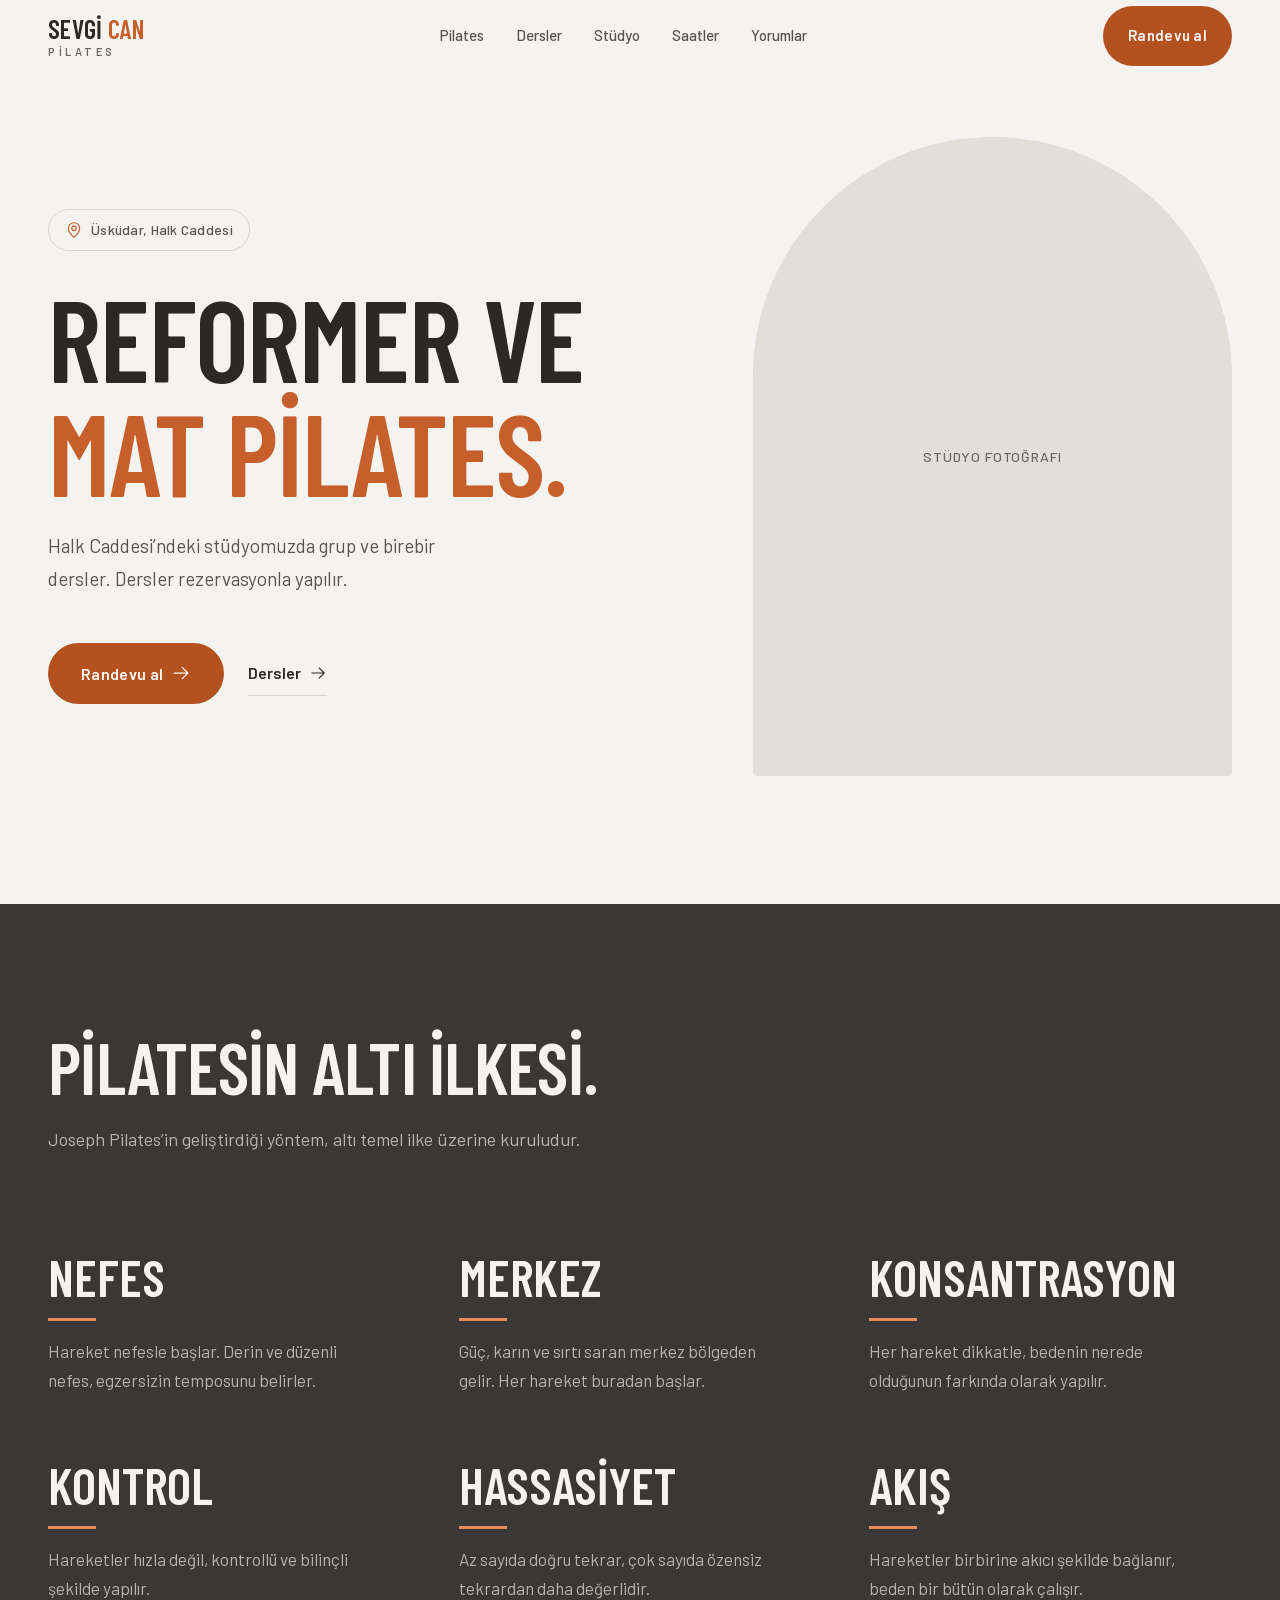
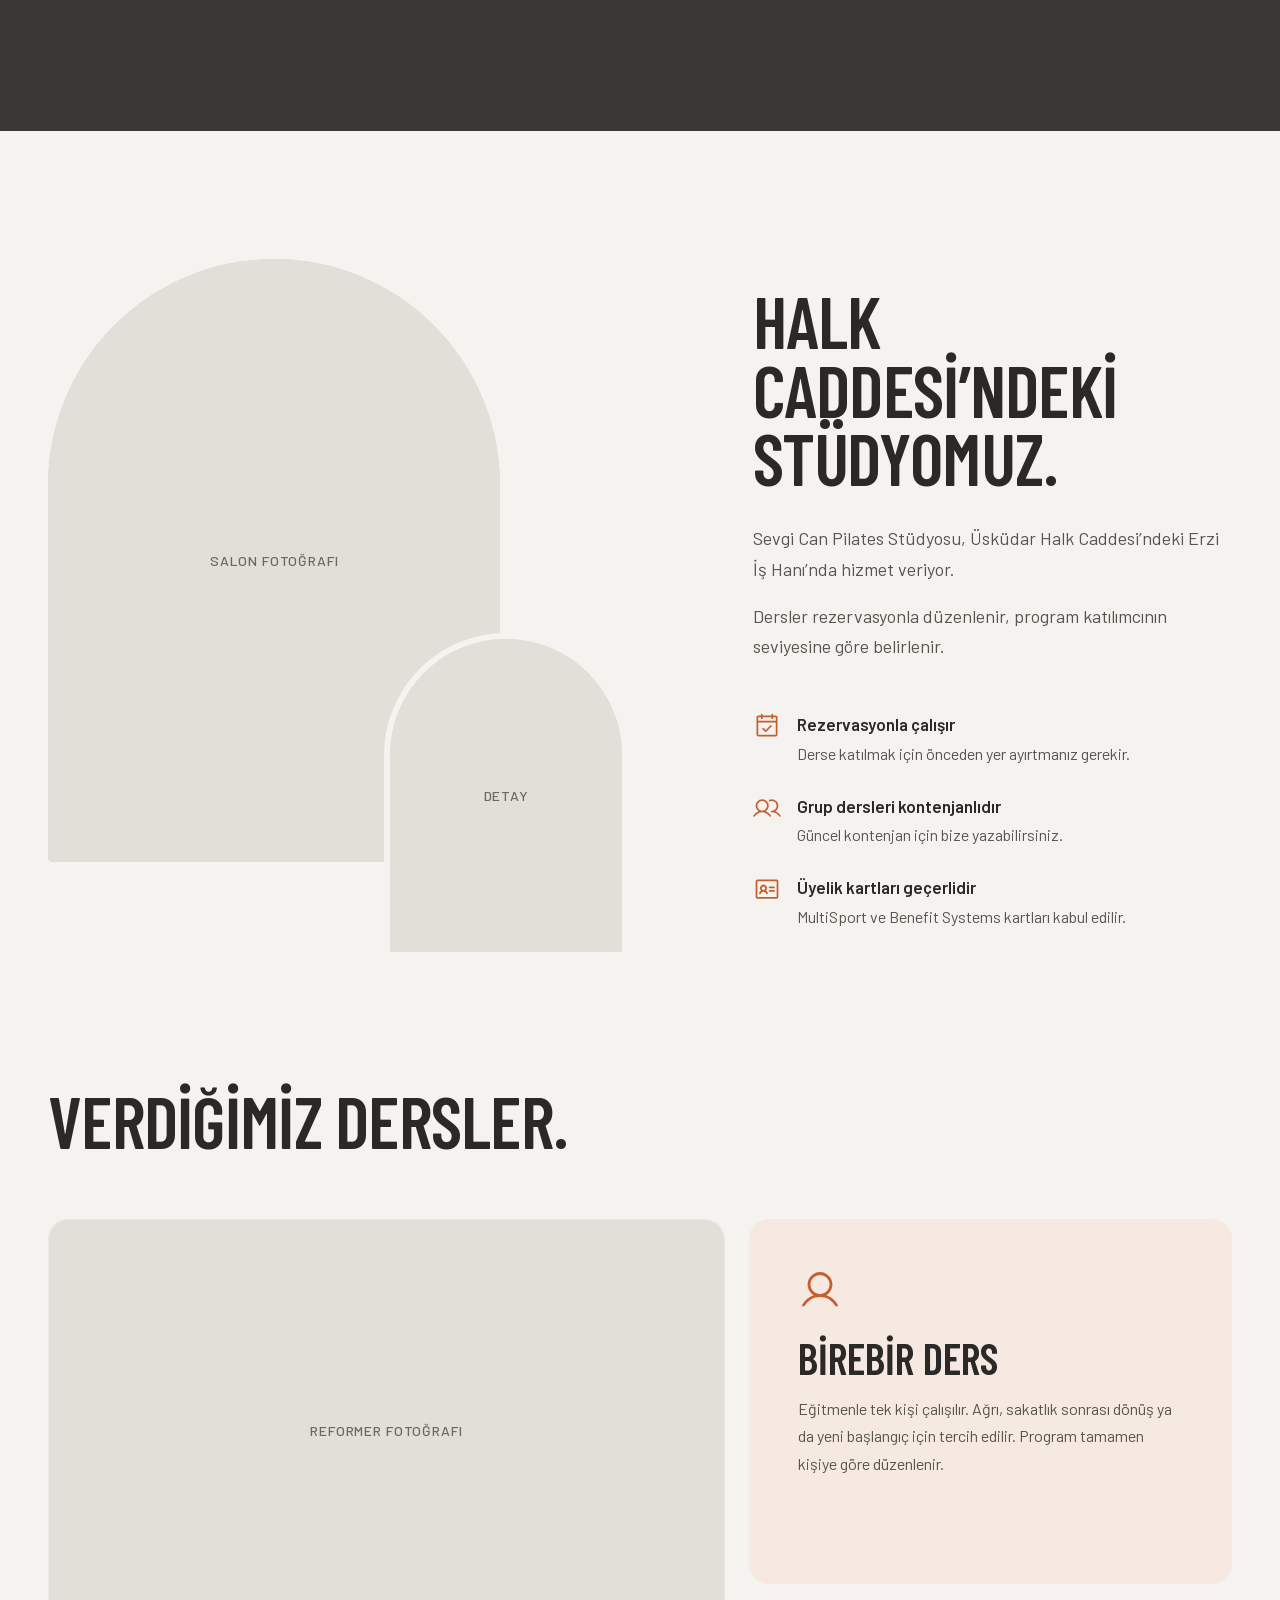
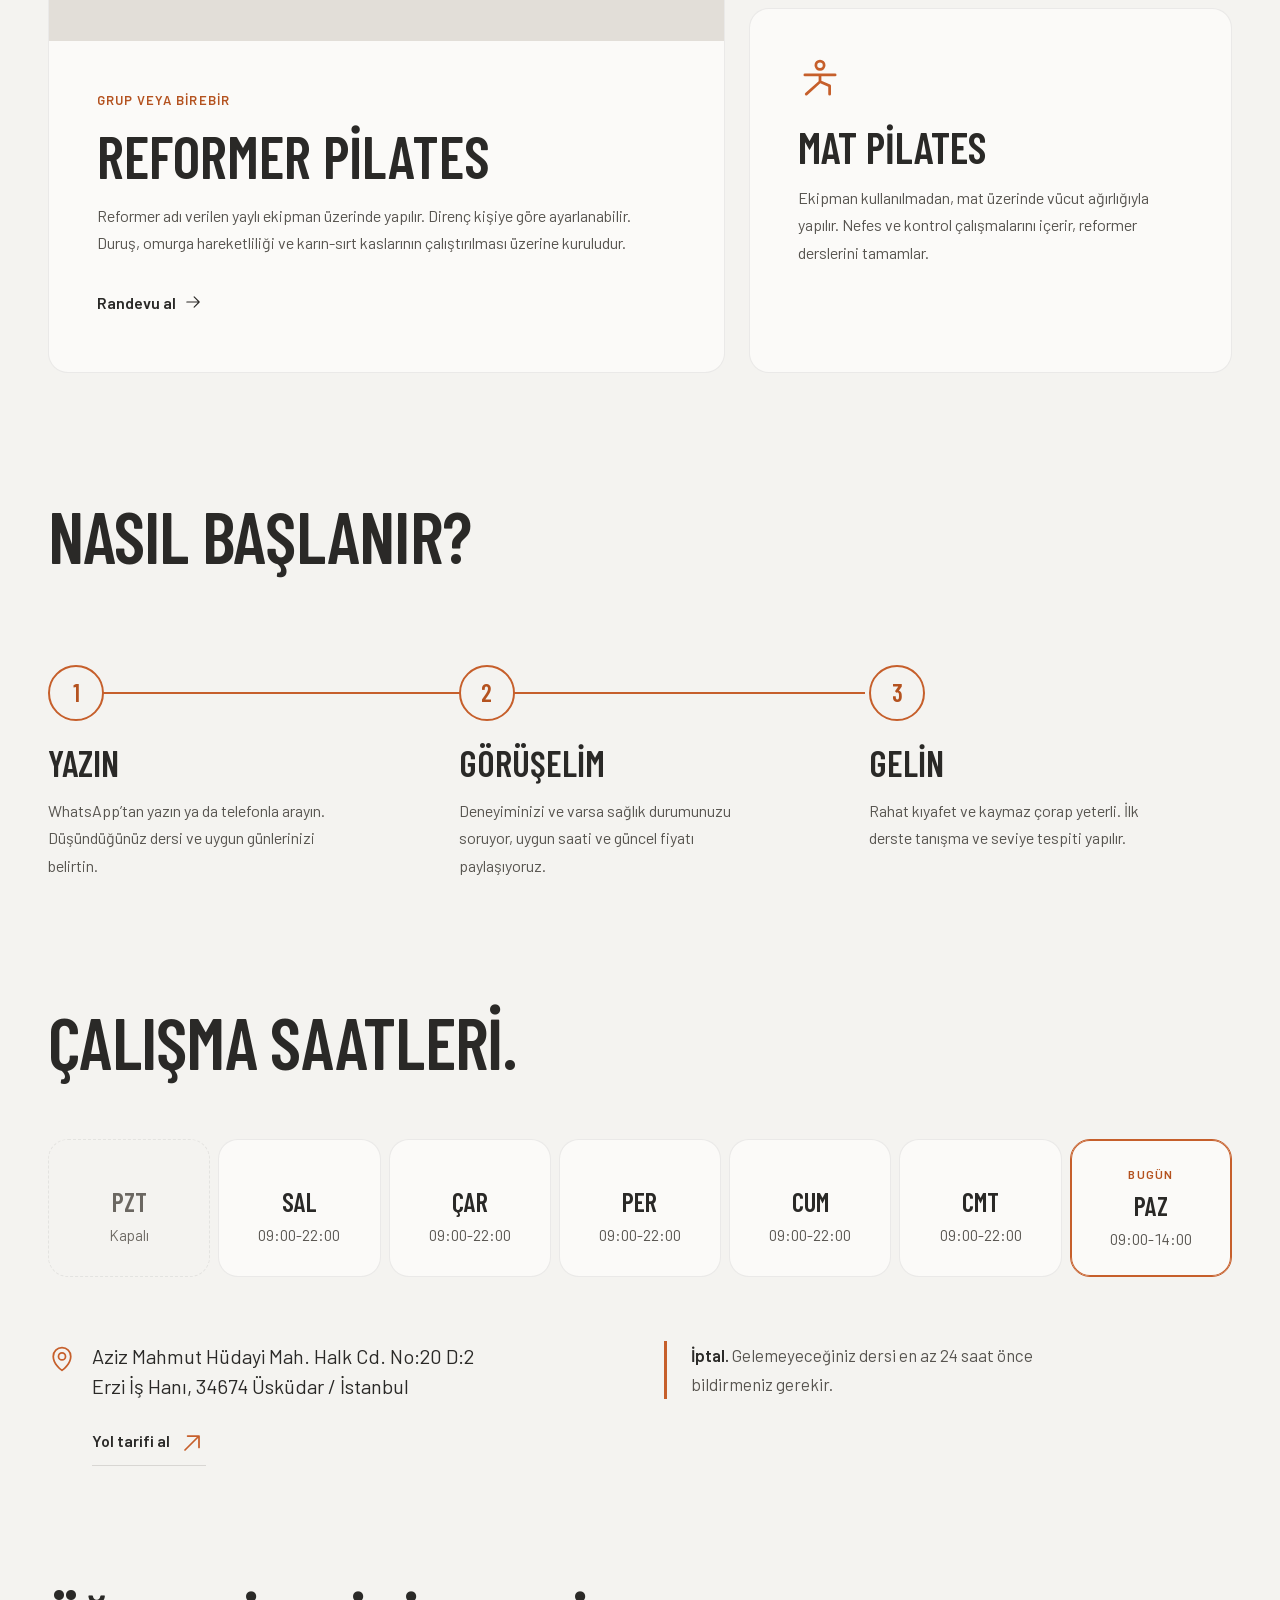
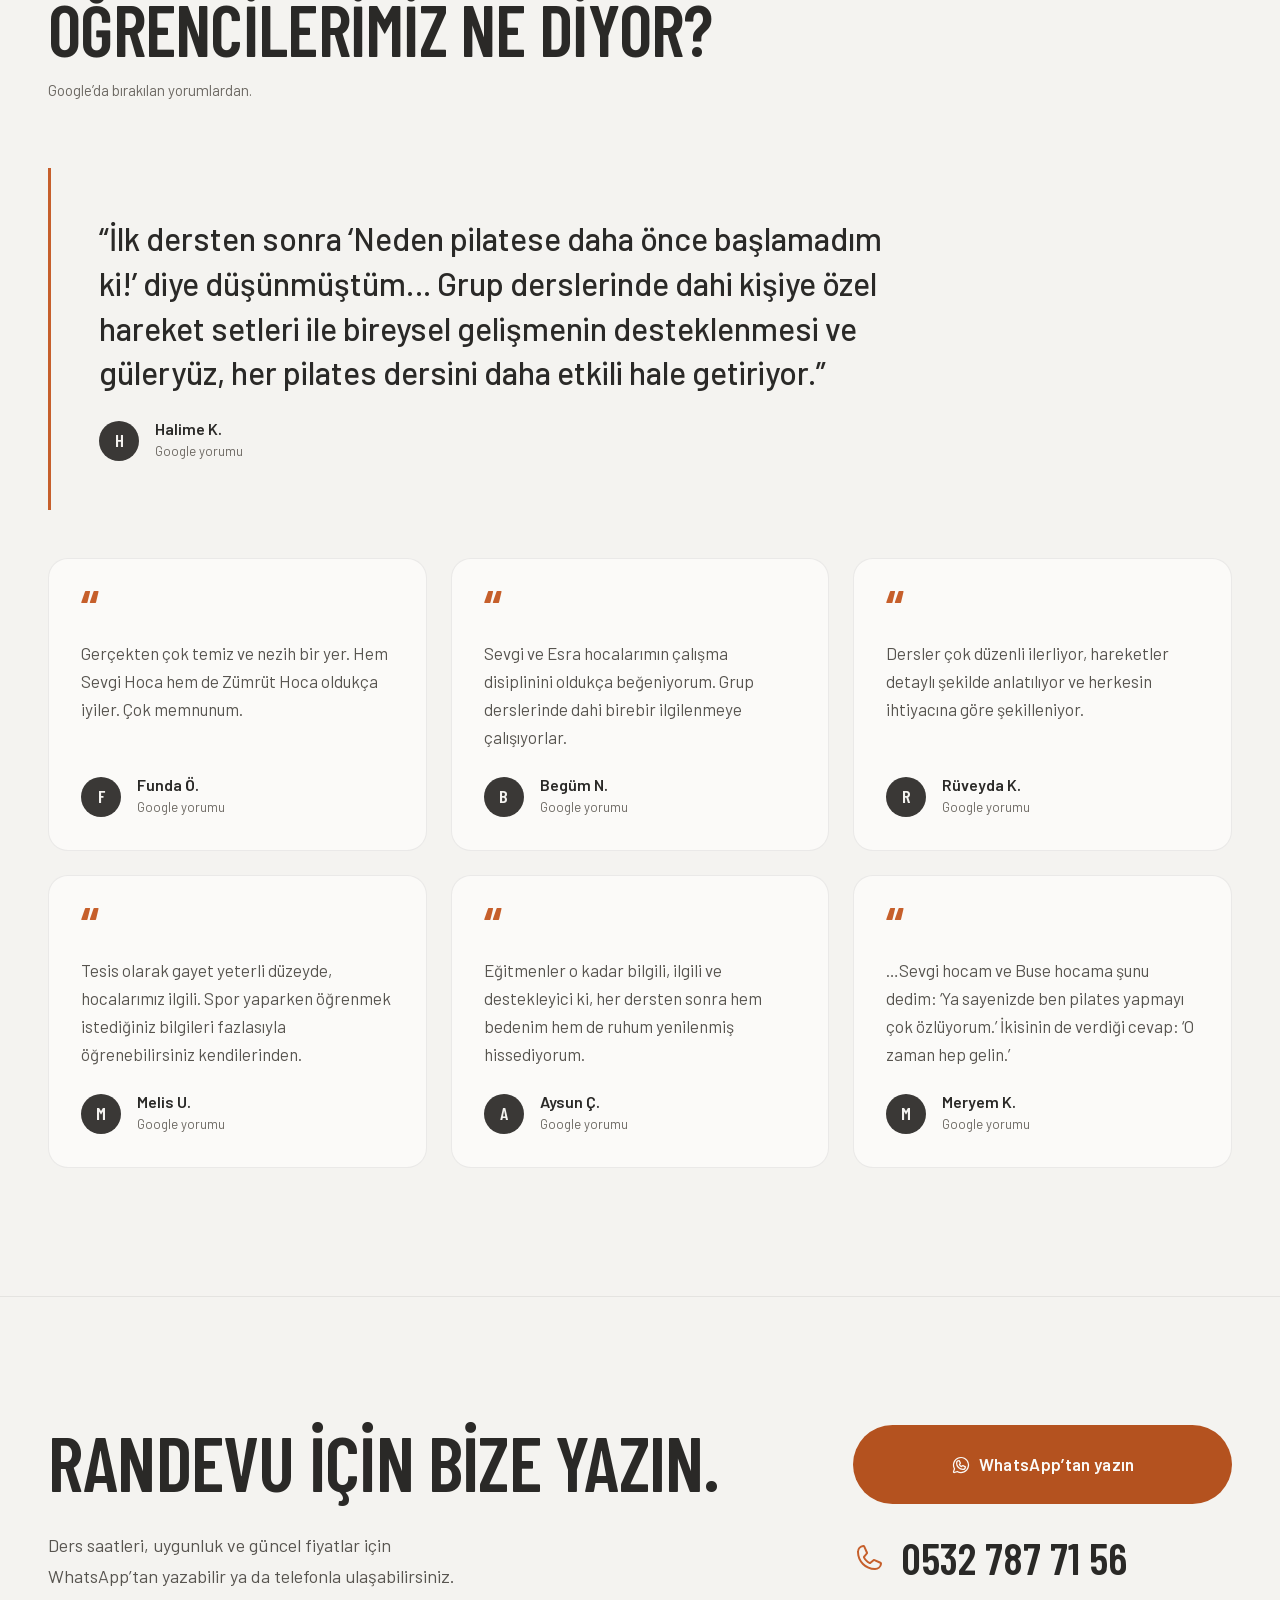
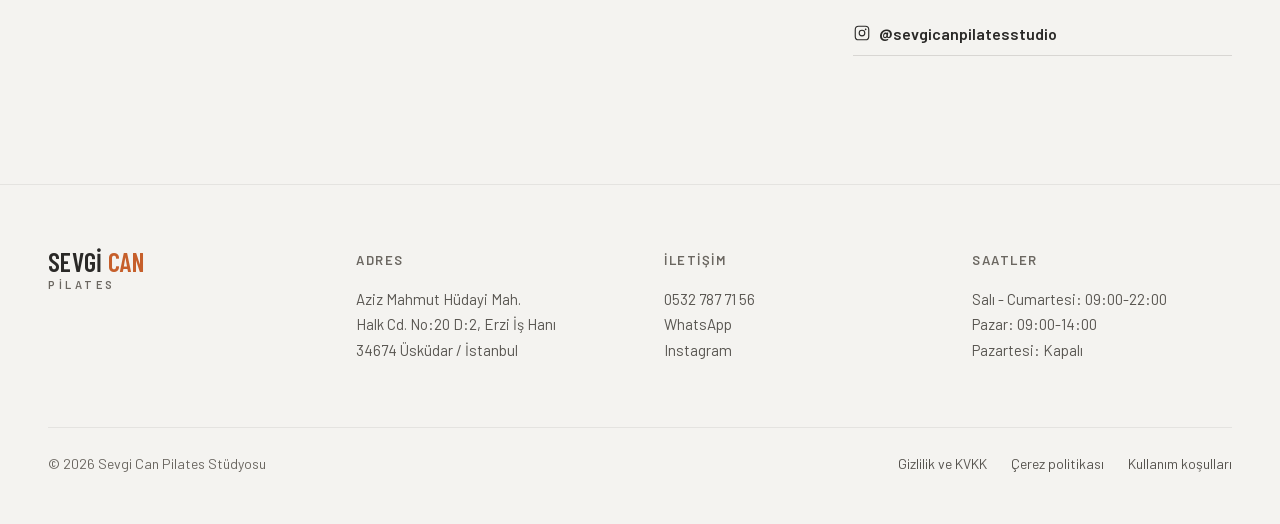
==== commit 9ebf7afe: "SSS yerine Google yorumları bölümü - 7 gerçek yorum; isimler ad + soyad baş harfi olarak kısaltıldı " ====
--- a/index.html
+++ b/index.html
@@ -370,7 +370,7 @@
   grid-template-columns: repeat(7, minmax(0, 1fr));
 }
 @media (max-width: 899px){
-  .days{ grid-template-columns: none; grid-auto-flow: column; grid-auto-columns: 108px; overflow-x: auto; scroll-snap-type: x mandatory; padding-bottom: var(--s2); margin-inline: calc(var(--s2) * -1); padding-inline: var(--s2); }
+  .days{ grid-template-columns: none; grid-auto-flow: column; grid-auto-columns: 128px; overflow-x: auto; scroll-snap-type: x mandatory; scroll-padding-inline: var(--s2); padding-bottom: var(--s2); margin-inline: calc(var(--s2) * -1); padding-inline: var(--s2); }
   .day{ scroll-snap-align: start; }
 }
 .day{
@@ -382,7 +382,7 @@
   display: flex; flex-direction: column; gap: var(--s1);
 }
 .day__name{ font-family: var(--display); font-size: 26px; text-transform: uppercase; color: var(--ink); line-height: 1; }
-.day__time{ font-size: 15px; font-variant-numeric: tabular-nums; }
+.day__time{ font-size: 15px; font-variant-numeric: tabular-nums; white-space: nowrap; }
 .day__now{ font-size: 12px; font-weight: 600; letter-spacing: .1em; text-transform: uppercase; color: var(--brand-strong); min-height: 1.4em; }
 .day[data-closed] .day__name, .day[data-closed] .day__time{ color: var(--ink-3); }
 .day[data-closed]{ background: transparent; border-style: dashed; }
@@ -398,24 +398,49 @@
 .place__note b{ color: var(--ink); }
 
 /* ============================================================
-   SSS
-   ============================================================ */
-.faq__head{ grid-column: 1 / span 4; }
-@media (min-width: 900px){ .faq__head{ position: sticky; top: 120px; align-self: start; } }
-.faq__list{ grid-column: 6 / span 7; }
-details{ border-bottom: 1px solid var(--line); }
-summary{
-  list-style: none; cursor: pointer;
-  display: flex; justify-content: space-between; align-items: center; gap: var(--s3);
-  padding-block: var(--s3);
-  font-size: 20px; font-weight: 600; color: var(--ink);
-  transition: color .2s ease;
-}
-summary::-webkit-details-marker{ display: none; }
-summary .ico{ width: 24px; height: 24px; color: var(--brand); transition: transform .25s var(--ease-out); }
-details[open] summary .ico{ transform: rotate(45deg); }
-@media (hover: hover) and (pointer: fine){ summary:hover{ color: var(--brand-strong); } }
-details p{ padding-bottom: var(--s3); max-width: 60ch; font-size: 16px; }
+   YORUMLAR (1 öne çıkan + 6)
+   ============================================================ */
+.reviews__head{ margin-bottom: var(--s6); }
+.reviews__src{ margin-top: var(--s2); font-size: 15px; color: var(--ink-3); }
+.review-feature{
+  margin: 0 0 var(--s5);
+  padding: var(--s5) 0 var(--s5) var(--s5);
+  border-left: 3px solid var(--brand);
+}
+.review-feature blockquote{
+  margin: 0;
+  font-size: clamp(1.4rem, 2.6vw, 2rem);
+  line-height: 1.4;
+  font-weight: 500;
+  color: var(--ink);
+  max-width: 44ch;
+  text-wrap: pretty;
+}
+.review-feature figcaption{ margin-top: var(--s3); }
+.reviews__grid{
+  display: grid; gap: var(--s3);
+  grid-template-columns: repeat(auto-fit, minmax(min(100%, 320px), 1fr));
+}
+.review{
+  margin: 0;
+  background: var(--surface);
+  border: 1px solid var(--line-soft);
+  border-radius: var(--r-card);
+  padding: var(--s4);
+  display: flex; flex-direction: column; gap: var(--s3);
+}
+.review blockquote{ margin: 0; font-size: 17px; line-height: 1.65; color: var(--ink-2); flex: 1; }
+.review__mark{ font-family: var(--display); font-size: 56px; line-height: .6; color: var(--brand); height: 24px; }
+.who{ display: flex; align-items: center; gap: var(--s2); }
+.who__initial{
+  width: 40px; height: 40px; border-radius: 50%; flex: none;
+  display: grid; place-items: center;
+  background: var(--char); color: var(--char-ink);
+  font-family: var(--display); font-size: 18px;
+}
+.who__name{ display: block; font-weight: 600; color: var(--ink); font-size: 16px; line-height: 1.3; }
+.who__src{ display: block; font-size: 13px; color: var(--ink-3); }
+@media (max-width: 599px){ .review-feature{ padding-left: var(--s3); } }
 
 /* ============================================================
    İLETİŞİM
@@ -542,7 +567,7 @@
       <a href="#dersler">Dersler</a>
       <a href="#studyo">Stüdyo</a>
       <a href="#saatler">Saatler</a>
-      <a href="#sss">SSS</a>
+      <a href="#yorumlar">Yorumlar</a>
     </nav>
     <a class="btn btn--brand nav__cta" href="#randevu">Randevu al</a>
     <button class="nav__toggle" id="menuOpen" type="button" aria-expanded="false" aria-controls="menu">Menü</button>
@@ -563,7 +588,7 @@
       <li><a href="#dersler" data-menu-link>Dersler</a></li>
       <li><a href="#studyo" data-menu-link>Stüdyo</a></li>
       <li><a href="#saatler" data-menu-link>Saatler</a></li>
-      <li><a href="#sss" data-menu-link>SSS</a></li>
+      <li><a href="#yorumlar" data-menu-link>Yorumlar</a></li>
     </ul>
     <div class="menu__foot"><a class="btn btn--brand" href="#randevu" data-menu-link>Randevu al</a></div>
   </div>
@@ -711,20 +736,49 @@
     </div>
   </section>
 
-  <!-- ===================== SSS ===================== -->
-  <section class="section" id="sss" style="padding-top:0">
-    <div class="wrap grid">
-      <div class="faq__head">
-        <h2 class="display h2">Sık sorulanlar.</h2>
-      </div>
-      <div class="faq__list">
-        <details><summary>Hiç pilates yapmadım, başlayabilir miyim? <svg class="ico" aria-hidden="true" focusable="false" xmlns="http://www.w3.org/2000/svg" viewBox="0 0 256 256" fill="currentColor"><path d="M224,128a8,8,0,0,1-8,8H136v80a8,8,0,0,1-16,0V136H40a8,8,0,0,1,0-16h80V40a8,8,0,0,1,16,0v80h80A8,8,0,0,1,224,128Z"/></svg></summary><p>Evet. İlk ders tanışma ve seviye tespitiyle geçer, hareketler seviyenize göre ayarlanır. Daha önce pilates yapmamış olmanız sorun değildir.</p></details>
-        <details><summary>Derse nasıl kayıt oluyorum? <svg class="ico" aria-hidden="true" focusable="false" xmlns="http://www.w3.org/2000/svg" viewBox="0 0 256 256" fill="currentColor"><path d="M224,128a8,8,0,0,1-8,8H136v80a8,8,0,0,1-16,0V136H40a8,8,0,0,1,0-16h80V40a8,8,0,0,1,16,0v80h80A8,8,0,0,1,224,128Z"/></svg></summary><p>WhatsApp’tan yazabilir ya da telefonla arayabilirsiniz. Size dönüp uygun saati belirliyoruz. Katılım rezervasyonla olduğu için gelmeden önce bilgi vermeniz gerekir.</p></details>
-        <details><summary>Ne giymeliyim, yanımda ne getirmeliyim? <svg class="ico" aria-hidden="true" focusable="false" xmlns="http://www.w3.org/2000/svg" viewBox="0 0 256 256" fill="currentColor"><path d="M224,128a8,8,0,0,1-8,8H136v80a8,8,0,0,1-16,0V136H40a8,8,0,0,1,0-16h80V40a8,8,0,0,1,16,0v80h80A8,8,0,0,1,224,128Z"/></svg></summary><p>Hareketi kısıtlamayan rahat bir kıyafet ve kaymaz çorap yeterli. Reformer ve matlar stüdyoda mevcuttur.</p></details>
-        <details><summary>Dersi iptal edersem ne oluyor? <svg class="ico" aria-hidden="true" focusable="false" xmlns="http://www.w3.org/2000/svg" viewBox="0 0 256 256" fill="currentColor"><path d="M224,128a8,8,0,0,1-8,8H136v80a8,8,0,0,1-16,0V136H40a8,8,0,0,1,0-16h80V40a8,8,0,0,1,16,0v80h80A8,8,0,0,1,224,128Z"/></svg></summary><p>Gelemeyeceğiniz dersi en az 24&nbsp;saat önce bildirmeniz gerekir. Daha geç bildirilen dersler için aynı esneklik sağlanamıyor.</p></details>
-        <details><summary>Belimde ya da boynumda ağrı var, gelebilir miyim? <svg class="ico" aria-hidden="true" focusable="false" xmlns="http://www.w3.org/2000/svg" viewBox="0 0 256 256" fill="currentColor"><path d="M224,128a8,8,0,0,1-8,8H136v80a8,8,0,0,1-16,0V136H40a8,8,0,0,1,0-16h80V40a8,8,0,0,1,16,0v80h80A8,8,0,0,1,224,128Z"/></svg></summary><p>Programa başlamadan önce ağrının yerini ve doktorunuzun bir kısıtlaması olup olmadığını soruyoruz. Gerektiğinde grup yerine birebir dersle başlanması önerilir.</p></details>
-        <details><summary>MultiSport kartım geçerli mi? <svg class="ico" aria-hidden="true" focusable="false" xmlns="http://www.w3.org/2000/svg" viewBox="0 0 256 256" fill="currentColor"><path d="M224,128a8,8,0,0,1-8,8H136v80a8,8,0,0,1-16,0V136H40a8,8,0,0,1,0-16h80V40a8,8,0,0,1,16,0v80h80A8,8,0,0,1,224,128Z"/></svg></summary><p>Evet, MultiSport ve Benefit Systems kartları geçerlidir. Kartla gelseniz de önceden yer ayırtmanız gerekir.</p></details>
-        <details><summary>Ders ücretleri ne kadar? <svg class="ico" aria-hidden="true" focusable="false" xmlns="http://www.w3.org/2000/svg" viewBox="0 0 256 256" fill="currentColor"><path d="M224,128a8,8,0,0,1-8,8H136v80a8,8,0,0,1-16,0V136H40a8,8,0,0,1,0-16h80V40a8,8,0,0,1,16,0v80h80A8,8,0,0,1,224,128Z"/></svg></summary><p>Ücret, ders türüne ve paket sayısına göre değişir. Güncel fiyat listesini WhatsApp’tan yazdığınızda ya da telefonda iletiyoruz.</p></details>
+  <!-- ===================== YORUMLAR ===================== -->
+  <!-- Kaynak: işletmenin Google yorumları. İsimler ad + soyad baş harfi olarak kısaltıldı. -->
+  <section class="section" id="yorumlar" style="padding-top:0">
+    <div class="wrap">
+      <div class="reviews__head reveal">
+        <h2 class="display h2">Öğrencilerimiz ne diyor?</h2>
+        <p class="reviews__src">Google’da bırakılan yorumlardan.</p>
+      </div>
+      <figure class="review-feature reveal">
+        <blockquote><p>“İlk dersten sonra ‘Neden pilatese daha önce başlamadım ki!’ diye düşünmüştüm… Grup derslerinde dahi kişiye özel hareket setleri ile bireysel gelişmenin desteklenmesi ve güleryüz, her pilates dersini daha etkili hale getiriyor.”</p></blockquote>
+        <figcaption class="who"><span class="who__initial" aria-hidden="true">H</span><span><span class="who__name">Halime K.</span><span class="who__src">Google yorumu</span></span></figcaption>
+      </figure>
+      <div class="reviews__grid">
+        <figure class="review reveal" style="--i:0">
+          <span class="review__mark" aria-hidden="true">“</span>
+          <blockquote><p>Gerçekten çok temiz ve nezih bir yer. Hem Sevgi Hoca hem de Zümrüt Hoca oldukça iyiler. Çok memnunum.</p></blockquote>
+          <figcaption class="who"><span class="who__initial" aria-hidden="true">F</span><span><span class="who__name">Funda Ö.</span><span class="who__src">Google yorumu</span></span></figcaption>
+        </figure>
+        <figure class="review reveal" style="--i:1">
+          <span class="review__mark" aria-hidden="true">“</span>
+          <blockquote><p>Sevgi ve Esra hocalarımın çalışma disiplinini oldukça beğeniyorum. Grup derslerinde dahi birebir ilgilenmeye çalışıyorlar.</p></blockquote>
+          <figcaption class="who"><span class="who__initial" aria-hidden="true">B</span><span><span class="who__name">Begüm N.</span><span class="who__src">Google yorumu</span></span></figcaption>
+        </figure>
+        <figure class="review reveal" style="--i:2">
+          <span class="review__mark" aria-hidden="true">“</span>
+          <blockquote><p>Dersler çok düzenli ilerliyor, hareketler detaylı şekilde anlatılıyor ve herkesin ihtiyacına göre şekilleniyor.</p></blockquote>
+          <figcaption class="who"><span class="who__initial" aria-hidden="true">R</span><span><span class="who__name">Rüveyda K.</span><span class="who__src">Google yorumu</span></span></figcaption>
+        </figure>
+        <figure class="review reveal" style="--i:0">
+          <span class="review__mark" aria-hidden="true">“</span>
+          <blockquote><p>Tesis olarak gayet yeterli düzeyde, hocalarımız ilgili. Spor yaparken öğrenmek istediğiniz bilgileri fazlasıyla öğrenebilirsiniz kendilerinden.</p></blockquote>
+          <figcaption class="who"><span class="who__initial" aria-hidden="true">M</span><span><span class="who__name">Melis U.</span><span class="who__src">Google yorumu</span></span></figcaption>
+        </figure>
+        <figure class="review reveal" style="--i:1">
+          <span class="review__mark" aria-hidden="true">“</span>
+          <blockquote><p>Eğitmenler o kadar bilgili, ilgili ve destekleyici ki, her dersten sonra hem bedenim hem de ruhum yenilenmiş hissediyorum.</p></blockquote>
+          <figcaption class="who"><span class="who__initial" aria-hidden="true">A</span><span><span class="who__name">Aysun Ç.</span><span class="who__src">Google yorumu</span></span></figcaption>
+        </figure>
+        <figure class="review reveal" style="--i:2">
+          <span class="review__mark" aria-hidden="true">“</span>
+          <blockquote><p>…Sevgi hocam ve Buse hocama şunu dedim: ‘Ya sayenizde ben pilates yapmayı çok özlüyorum.’ İkisinin de verdiği cevap: ‘O zaman hep gelin.’</p></blockquote>
+          <figcaption class="who"><span class="who__initial" aria-hidden="true">M</span><span><span class="who__name">Meryem K.</span><span class="who__src">Google yorumu</span></span></figcaption>
+        </figure>
       </div>
     </div>
   </section>
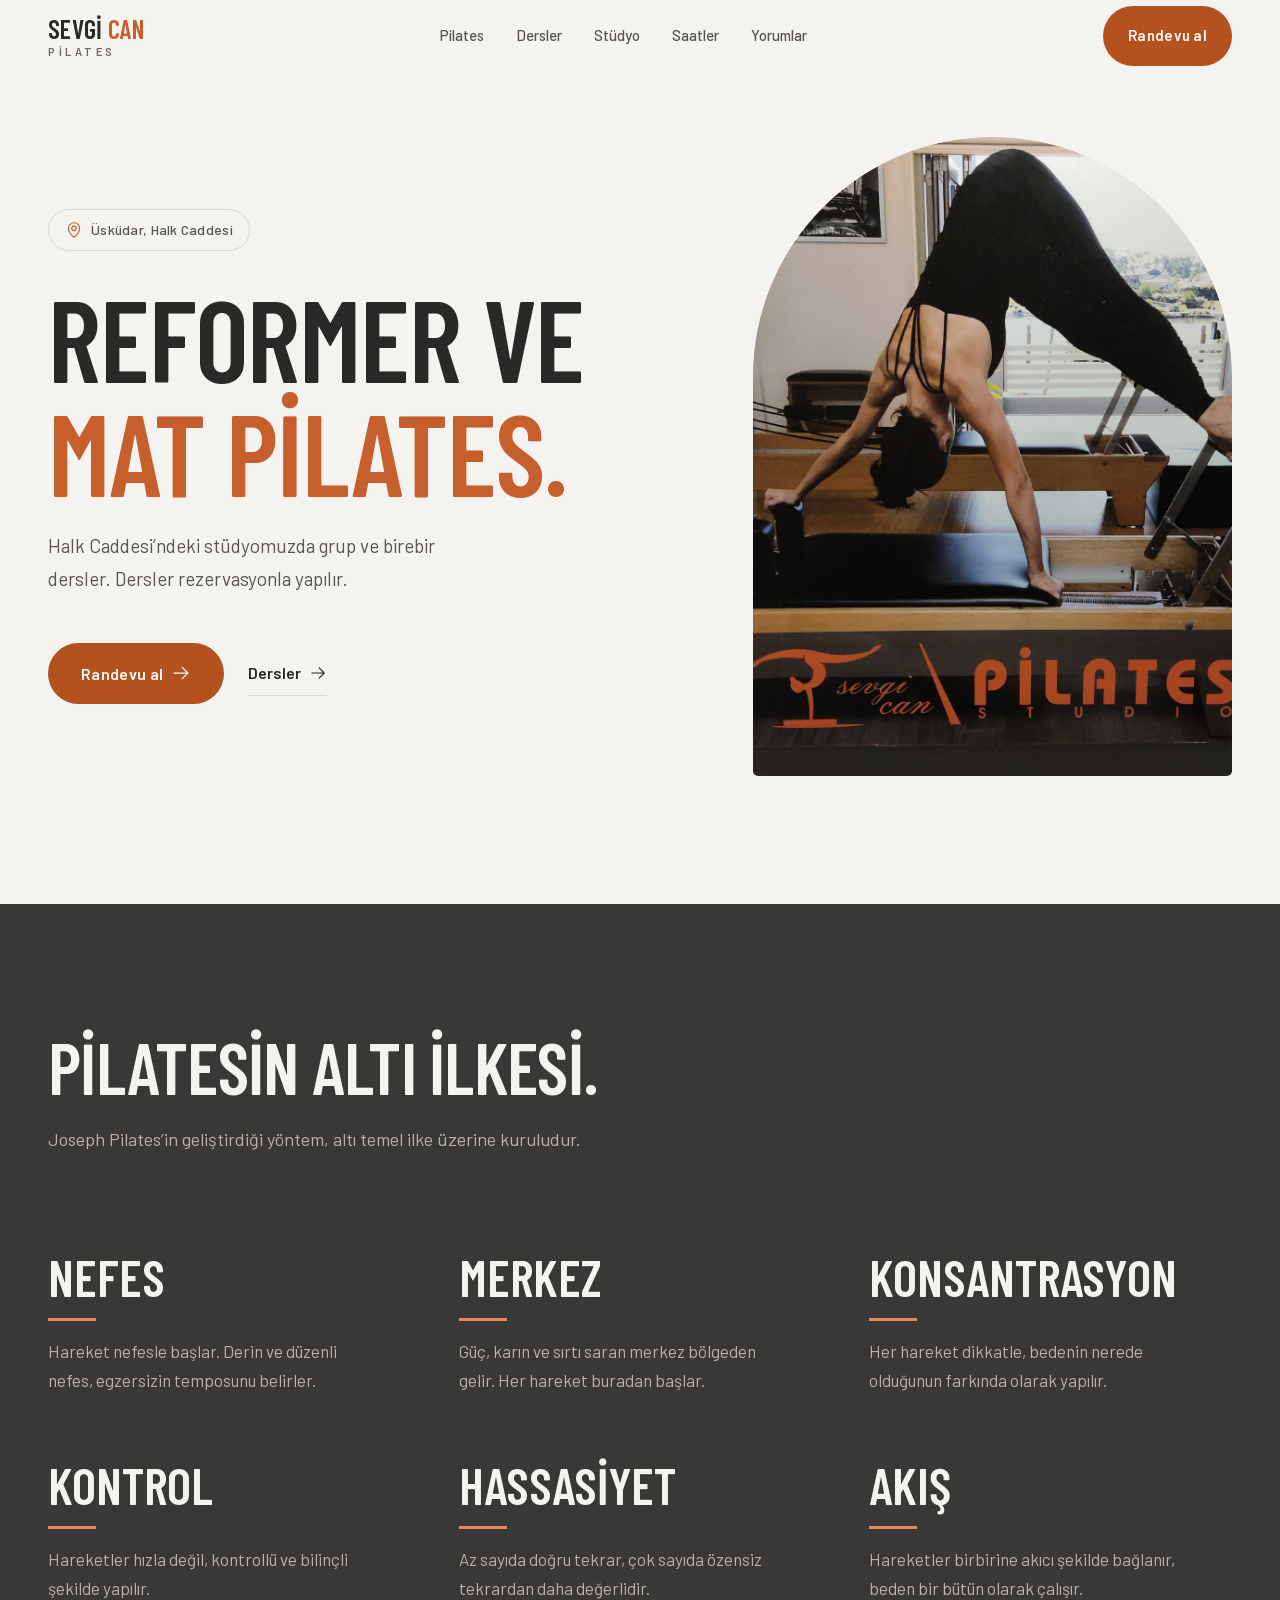
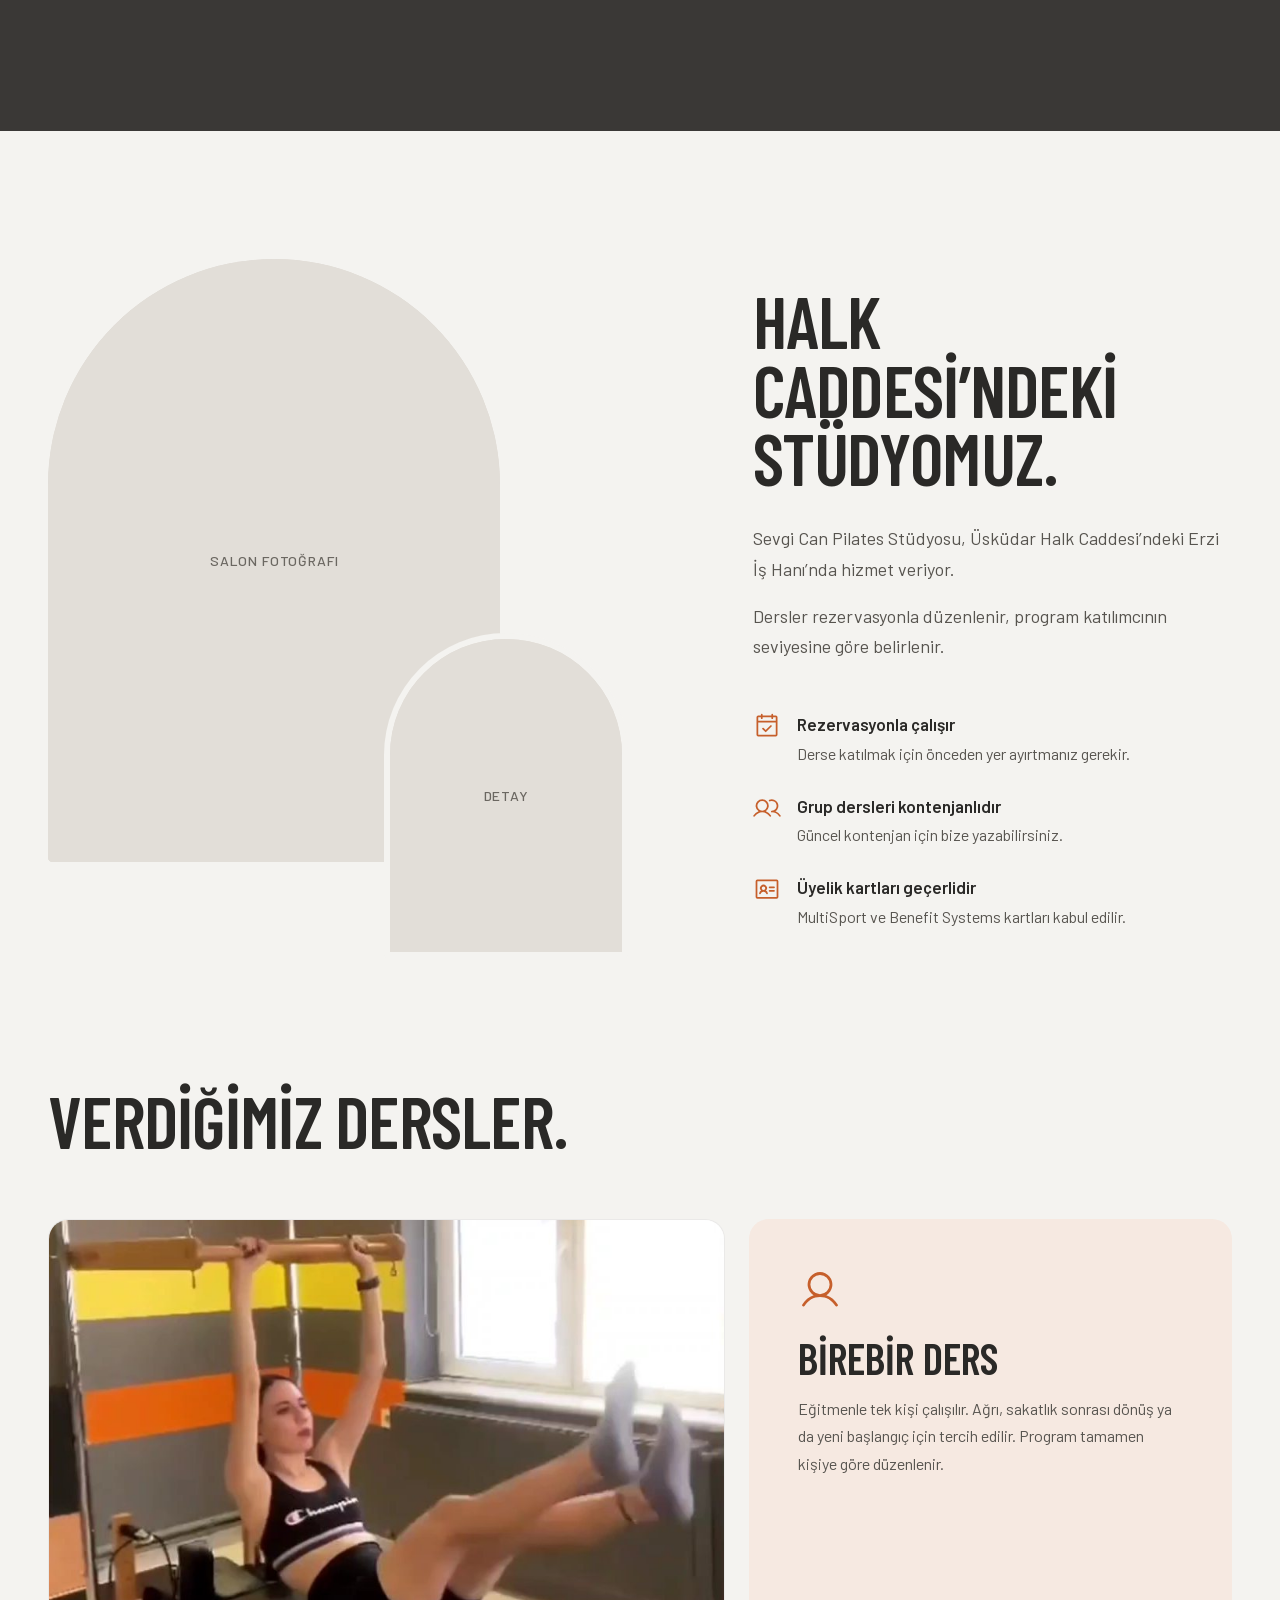
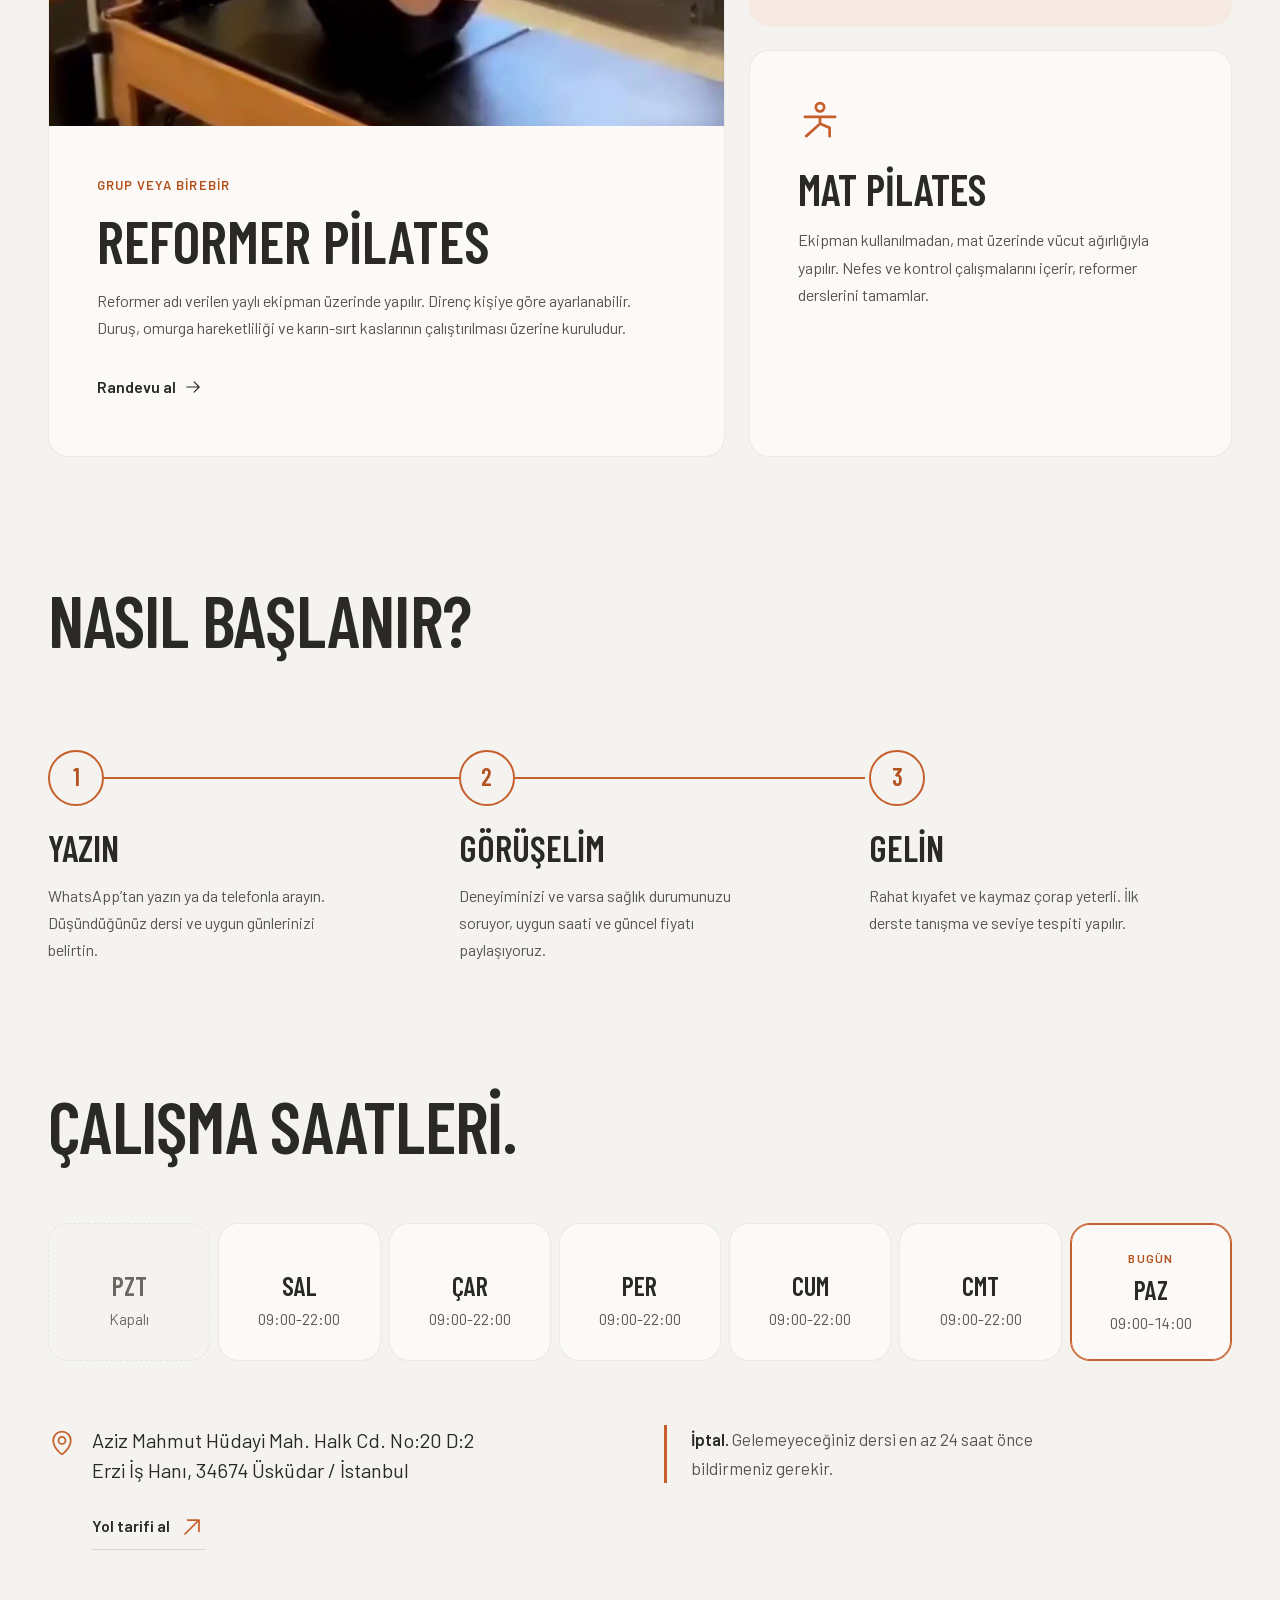
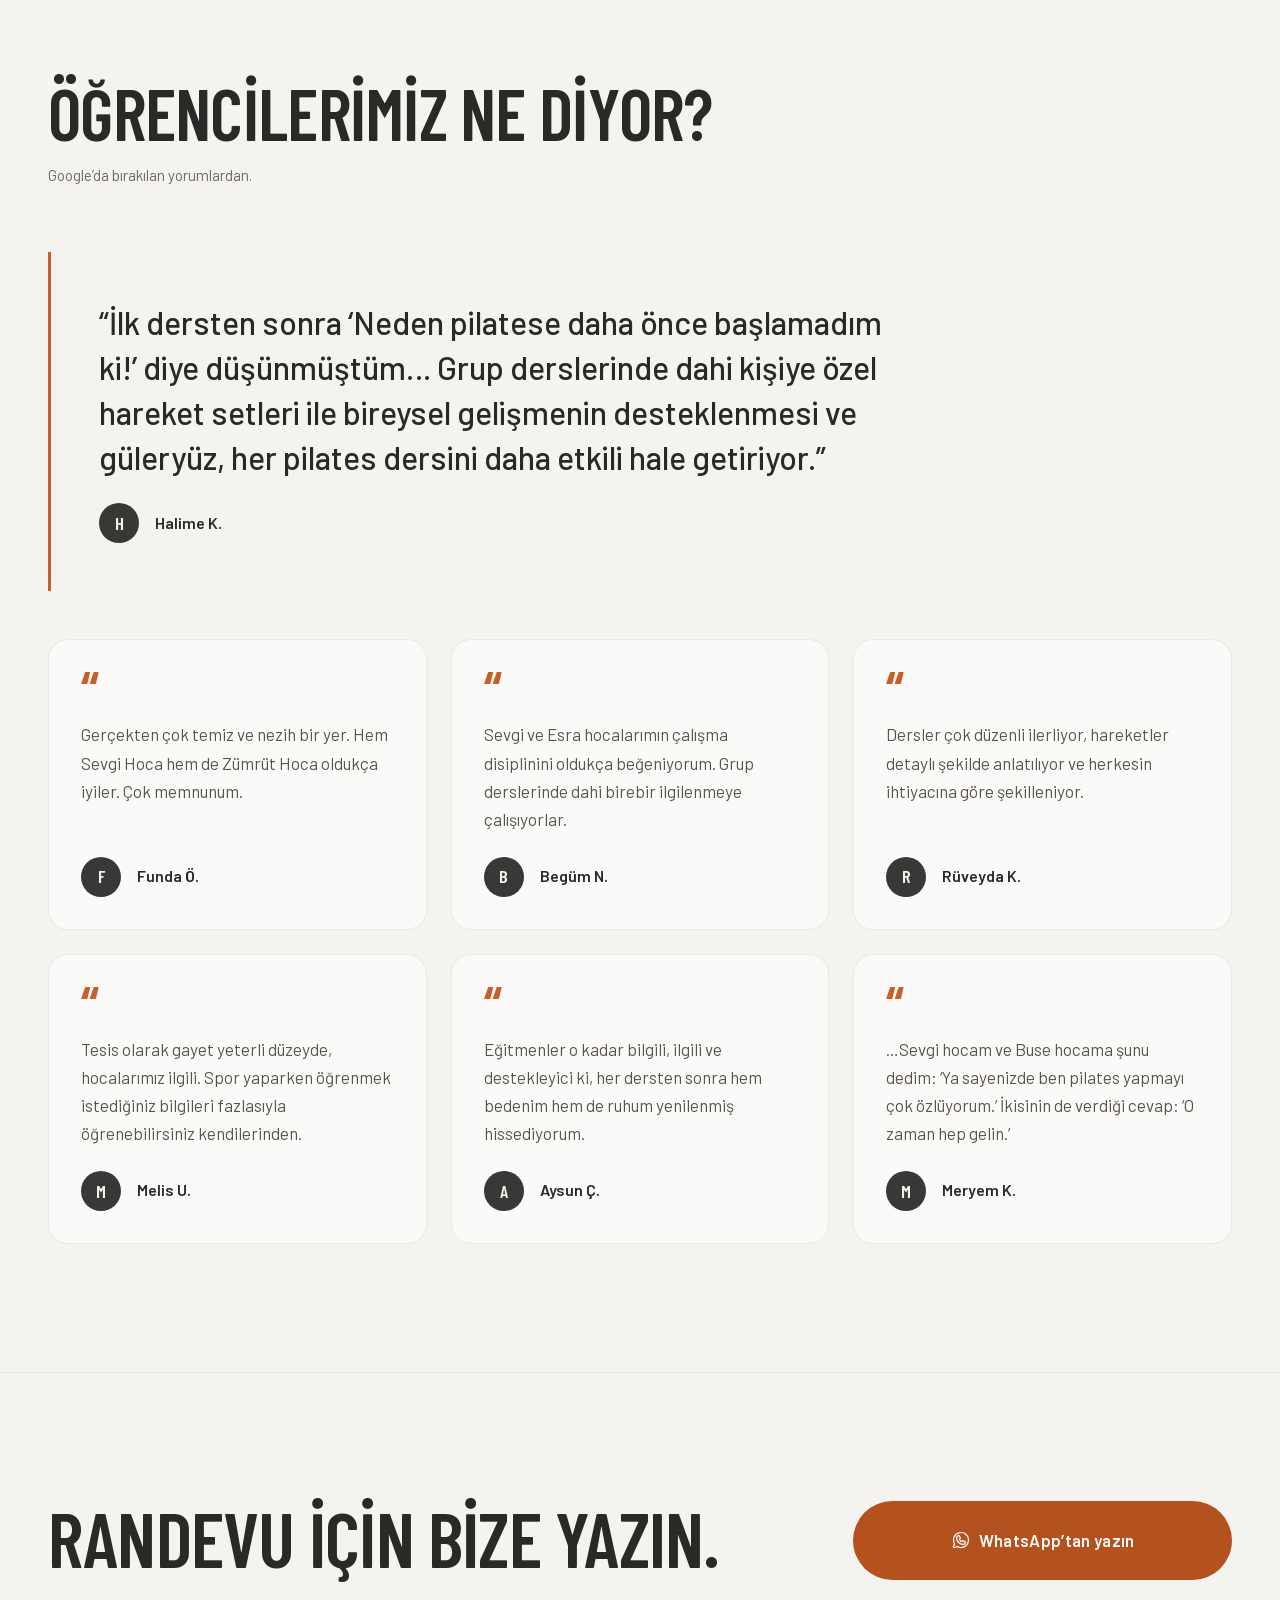
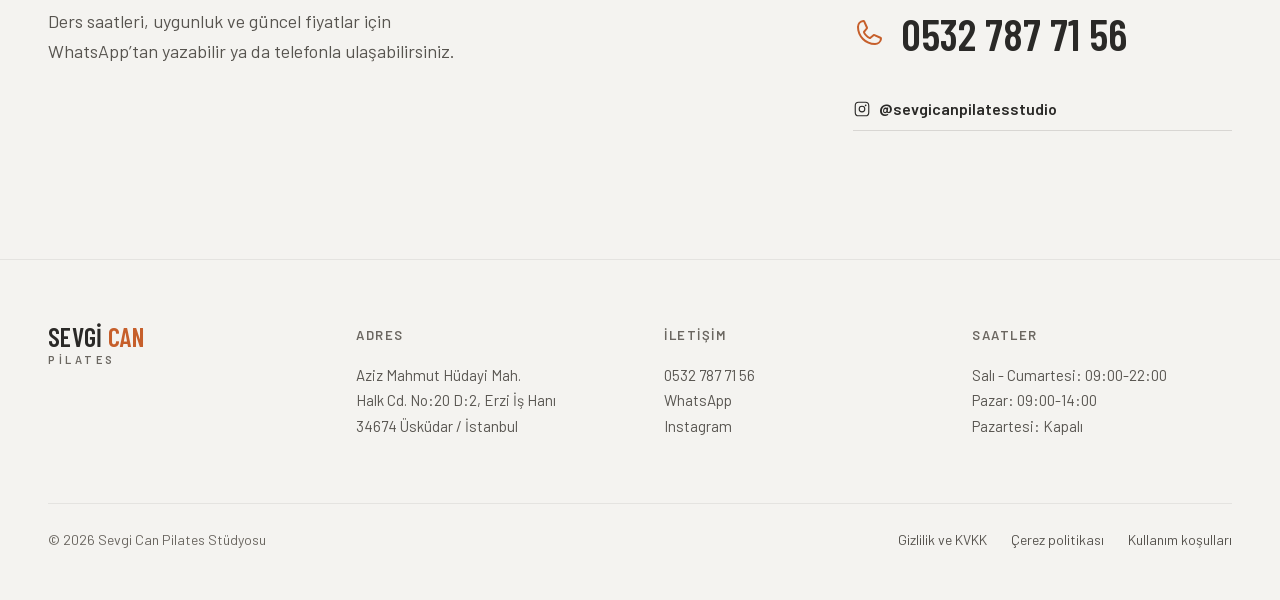
==== commit d6693c75: "İşletmenin Google Maps fotoğraflarını ekle, yorum etiketlerini kaldır - Hero: işletmenin yüklediği r" ====
--- a/index.html
+++ b/index.html
@@ -11,6 +11,7 @@
 <meta property="og:description" content="Üsküdar Halk Caddesi'nde reformer ve mat pilates. Grup ve birebir dersler, rezervasyonla.">
 <meta property="og:type" content="website">
 <meta property="og:locale" content="tr_TR">
+<meta property="og:image" content="https://erinckonat.github.io/sevgi-can-pilates/assets/img/studyo-reformer.jpg">
 <link rel="preload" href="assets/fonts/barlow-condensed-600-latin.woff2" as="font" type="font/woff2" crossorigin>
 <link rel="preload" href="assets/fonts/barlow-400-latin.woff2" as="font" type="font/woff2" crossorigin>
 <style>
@@ -321,7 +322,7 @@
 }
 @media (min-width: 900px){ .class{ padding: var(--s5); } }
 .class--feature{ padding: 0; overflow: hidden; }
-.class--feature .class__img{ aspect-ratio: 16 / 10; background: var(--ph); color: var(--ph-ink); display: grid; place-items: center; font-size: 14px; font-weight: 500; letter-spacing: .06em; text-transform: uppercase; }
+.class--feature .class__img{ width: 100%; height: auto; object-fit: cover; aspect-ratio: 4 / 3; background: var(--ph); color: var(--ph-ink); display: grid; place-items: center; font-size: 14px; font-weight: 500; letter-spacing: .06em; text-transform: uppercase; }
 .class--feature .class__body{ padding: var(--s4); display: flex; flex-direction: column; flex: 1; }
 @media (min-width: 900px){ .class--feature .class__body{ padding: var(--s5); } }
 .class--tint{ background: var(--tint); border-color: transparent; }
@@ -615,8 +616,7 @@
       <div class="hero__media">
         <div class="arch">
           <div class="arch__drift">
-            <!-- FOTOĞRAF: stüdyoda reformer çalışması, dikey 1200x1600 -->
-            <div class="arch__media" aria-hidden="true">Stüdyo fotoğrafı</div>
+            <div class="arch__media"><img src="assets/img/studyo-reformer.jpg" width="1200" height="1600" alt="Stüdyoda reformer üzerinde yapılan bir esneme hareketi" fetchpriority="high" decoding="async"></div>
           </div>
         </div>
       </div>
@@ -675,8 +675,7 @@
       <h2 class="display h2 classes__head reveal">Verdiğimiz dersler.</h2>
       <div class="classes__grid">
         <article class="class class--feature reveal-r">
-          <!-- FOTOĞRAF: reformer üzerinde çalışma, yatay 1600x1000 -->
-          <div class="class__img" aria-hidden="true">Reformer fotoğrafı</div>
+          <img class="class__img" src="assets/img/reformer-tower.jpg" width="864" height="648" alt="Tower barı tutarak reformer üzerinde karın çalışması" loading="lazy" decoding="async">
           <div class="class__body">
             <span class="class__tag">Grup veya birebir</span>
             <h3 class="class__title">Reformer pilates</h3>
@@ -746,38 +745,38 @@
       </div>
       <figure class="review-feature reveal">
         <blockquote><p>“İlk dersten sonra ‘Neden pilatese daha önce başlamadım ki!’ diye düşünmüştüm… Grup derslerinde dahi kişiye özel hareket setleri ile bireysel gelişmenin desteklenmesi ve güleryüz, her pilates dersini daha etkili hale getiriyor.”</p></blockquote>
-        <figcaption class="who"><span class="who__initial" aria-hidden="true">H</span><span><span class="who__name">Halime K.</span><span class="who__src">Google yorumu</span></span></figcaption>
+        <figcaption class="who"><span class="who__initial" aria-hidden="true">H</span><span><span class="who__name">Halime K.</span></span></figcaption>
       </figure>
       <div class="reviews__grid">
         <figure class="review reveal" style="--i:0">
           <span class="review__mark" aria-hidden="true">“</span>
           <blockquote><p>Gerçekten çok temiz ve nezih bir yer. Hem Sevgi Hoca hem de Zümrüt Hoca oldukça iyiler. Çok memnunum.</p></blockquote>
-          <figcaption class="who"><span class="who__initial" aria-hidden="true">F</span><span><span class="who__name">Funda Ö.</span><span class="who__src">Google yorumu</span></span></figcaption>
+          <figcaption class="who"><span class="who__initial" aria-hidden="true">F</span><span><span class="who__name">Funda Ö.</span></span></figcaption>
         </figure>
         <figure class="review reveal" style="--i:1">
           <span class="review__mark" aria-hidden="true">“</span>
           <blockquote><p>Sevgi ve Esra hocalarımın çalışma disiplinini oldukça beğeniyorum. Grup derslerinde dahi birebir ilgilenmeye çalışıyorlar.</p></blockquote>
-          <figcaption class="who"><span class="who__initial" aria-hidden="true">B</span><span><span class="who__name">Begüm N.</span><span class="who__src">Google yorumu</span></span></figcaption>
+          <figcaption class="who"><span class="who__initial" aria-hidden="true">B</span><span><span class="who__name">Begüm N.</span></span></figcaption>
         </figure>
         <figure class="review reveal" style="--i:2">
           <span class="review__mark" aria-hidden="true">“</span>
           <blockquote><p>Dersler çok düzenli ilerliyor, hareketler detaylı şekilde anlatılıyor ve herkesin ihtiyacına göre şekilleniyor.</p></blockquote>
-          <figcaption class="who"><span class="who__initial" aria-hidden="true">R</span><span><span class="who__name">Rüveyda K.</span><span class="who__src">Google yorumu</span></span></figcaption>
+          <figcaption class="who"><span class="who__initial" aria-hidden="true">R</span><span><span class="who__name">Rüveyda K.</span></span></figcaption>
         </figure>
         <figure class="review reveal" style="--i:0">
           <span class="review__mark" aria-hidden="true">“</span>
           <blockquote><p>Tesis olarak gayet yeterli düzeyde, hocalarımız ilgili. Spor yaparken öğrenmek istediğiniz bilgileri fazlasıyla öğrenebilirsiniz kendilerinden.</p></blockquote>
-          <figcaption class="who"><span class="who__initial" aria-hidden="true">M</span><span><span class="who__name">Melis U.</span><span class="who__src">Google yorumu</span></span></figcaption>
+          <figcaption class="who"><span class="who__initial" aria-hidden="true">M</span><span><span class="who__name">Melis U.</span></span></figcaption>
         </figure>
         <figure class="review reveal" style="--i:1">
           <span class="review__mark" aria-hidden="true">“</span>
           <blockquote><p>Eğitmenler o kadar bilgili, ilgili ve destekleyici ki, her dersten sonra hem bedenim hem de ruhum yenilenmiş hissediyorum.</p></blockquote>
-          <figcaption class="who"><span class="who__initial" aria-hidden="true">A</span><span><span class="who__name">Aysun Ç.</span><span class="who__src">Google yorumu</span></span></figcaption>
+          <figcaption class="who"><span class="who__initial" aria-hidden="true">A</span><span><span class="who__name">Aysun Ç.</span></span></figcaption>
         </figure>
         <figure class="review reveal" style="--i:2">
           <span class="review__mark" aria-hidden="true">“</span>
           <blockquote><p>…Sevgi hocam ve Buse hocama şunu dedim: ‘Ya sayenizde ben pilates yapmayı çok özlüyorum.’ İkisinin de verdiği cevap: ‘O zaman hep gelin.’</p></blockquote>
-          <figcaption class="who"><span class="who__initial" aria-hidden="true">M</span><span><span class="who__name">Meryem K.</span><span class="who__src">Google yorumu</span></span></figcaption>
+          <figcaption class="who"><span class="who__initial" aria-hidden="true">M</span><span><span class="who__name">Meryem K.</span></span></figcaption>
         </figure>
       </div>
     </div>
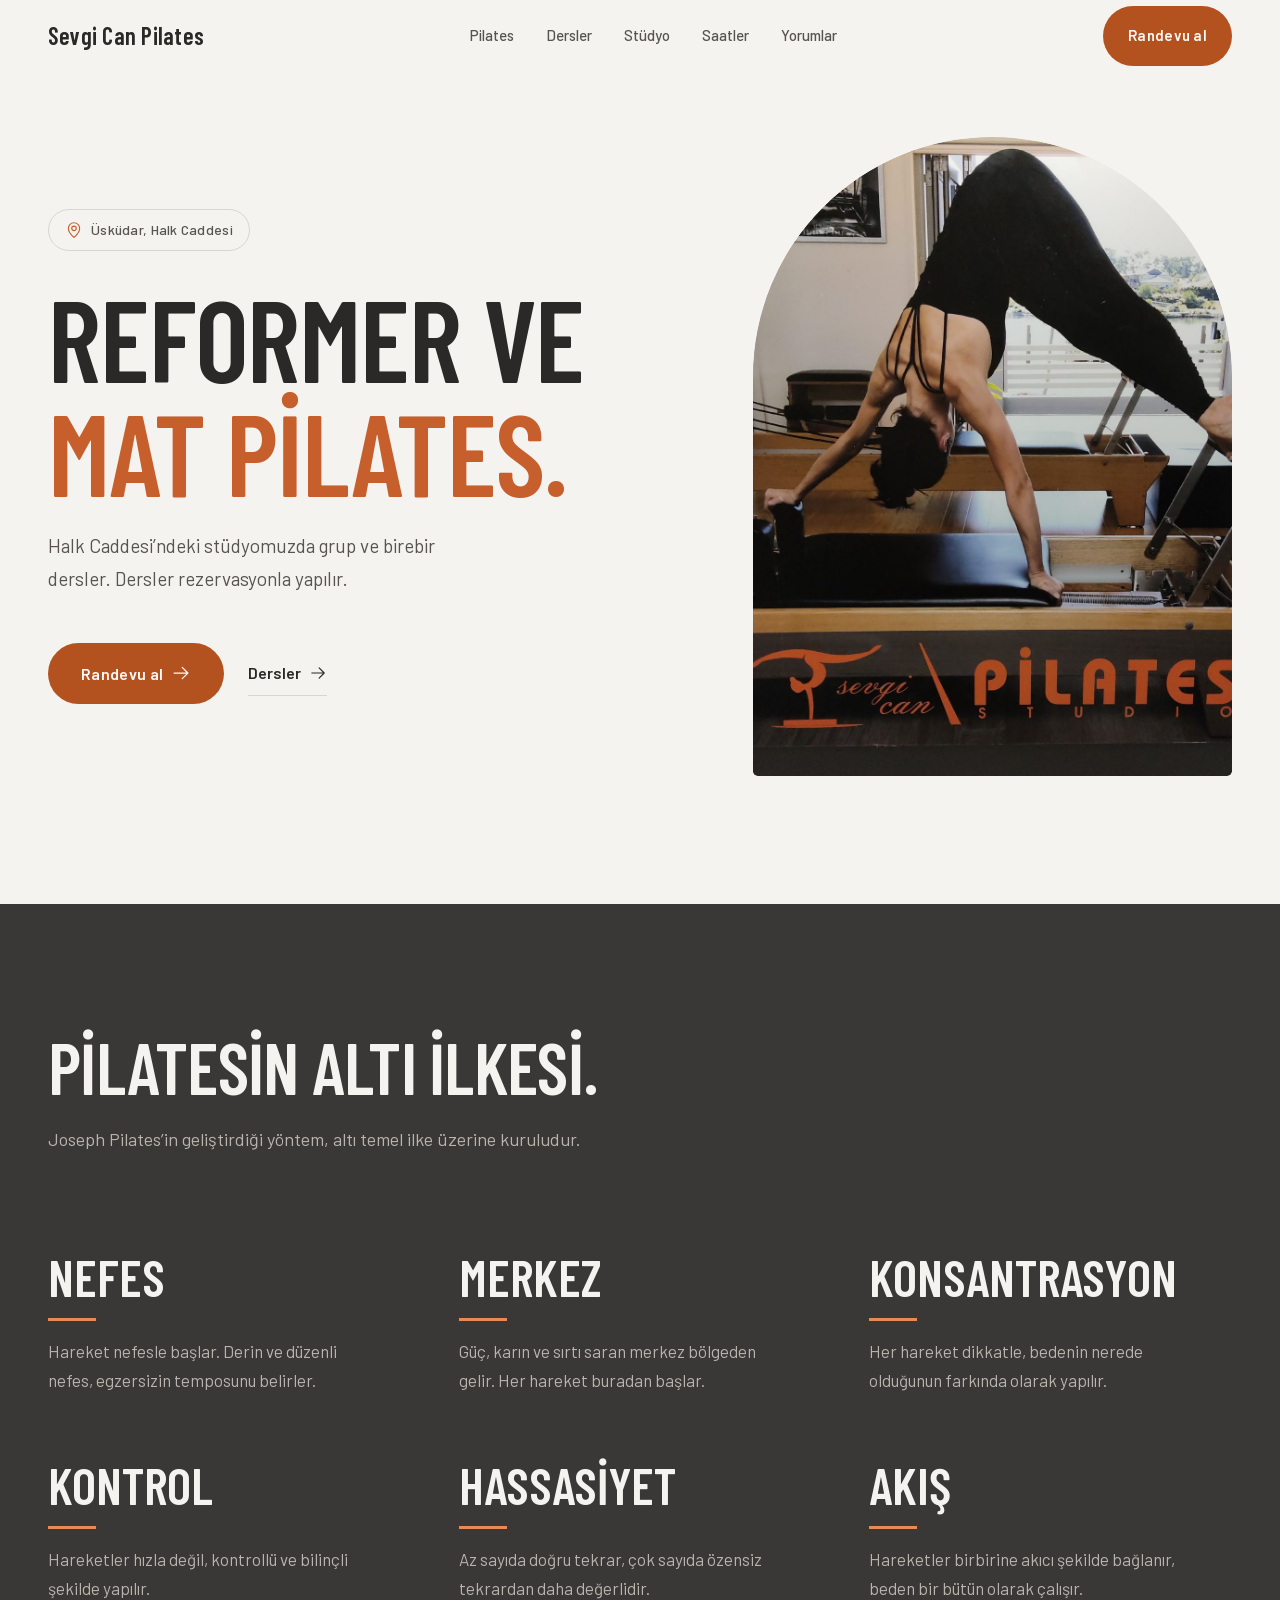
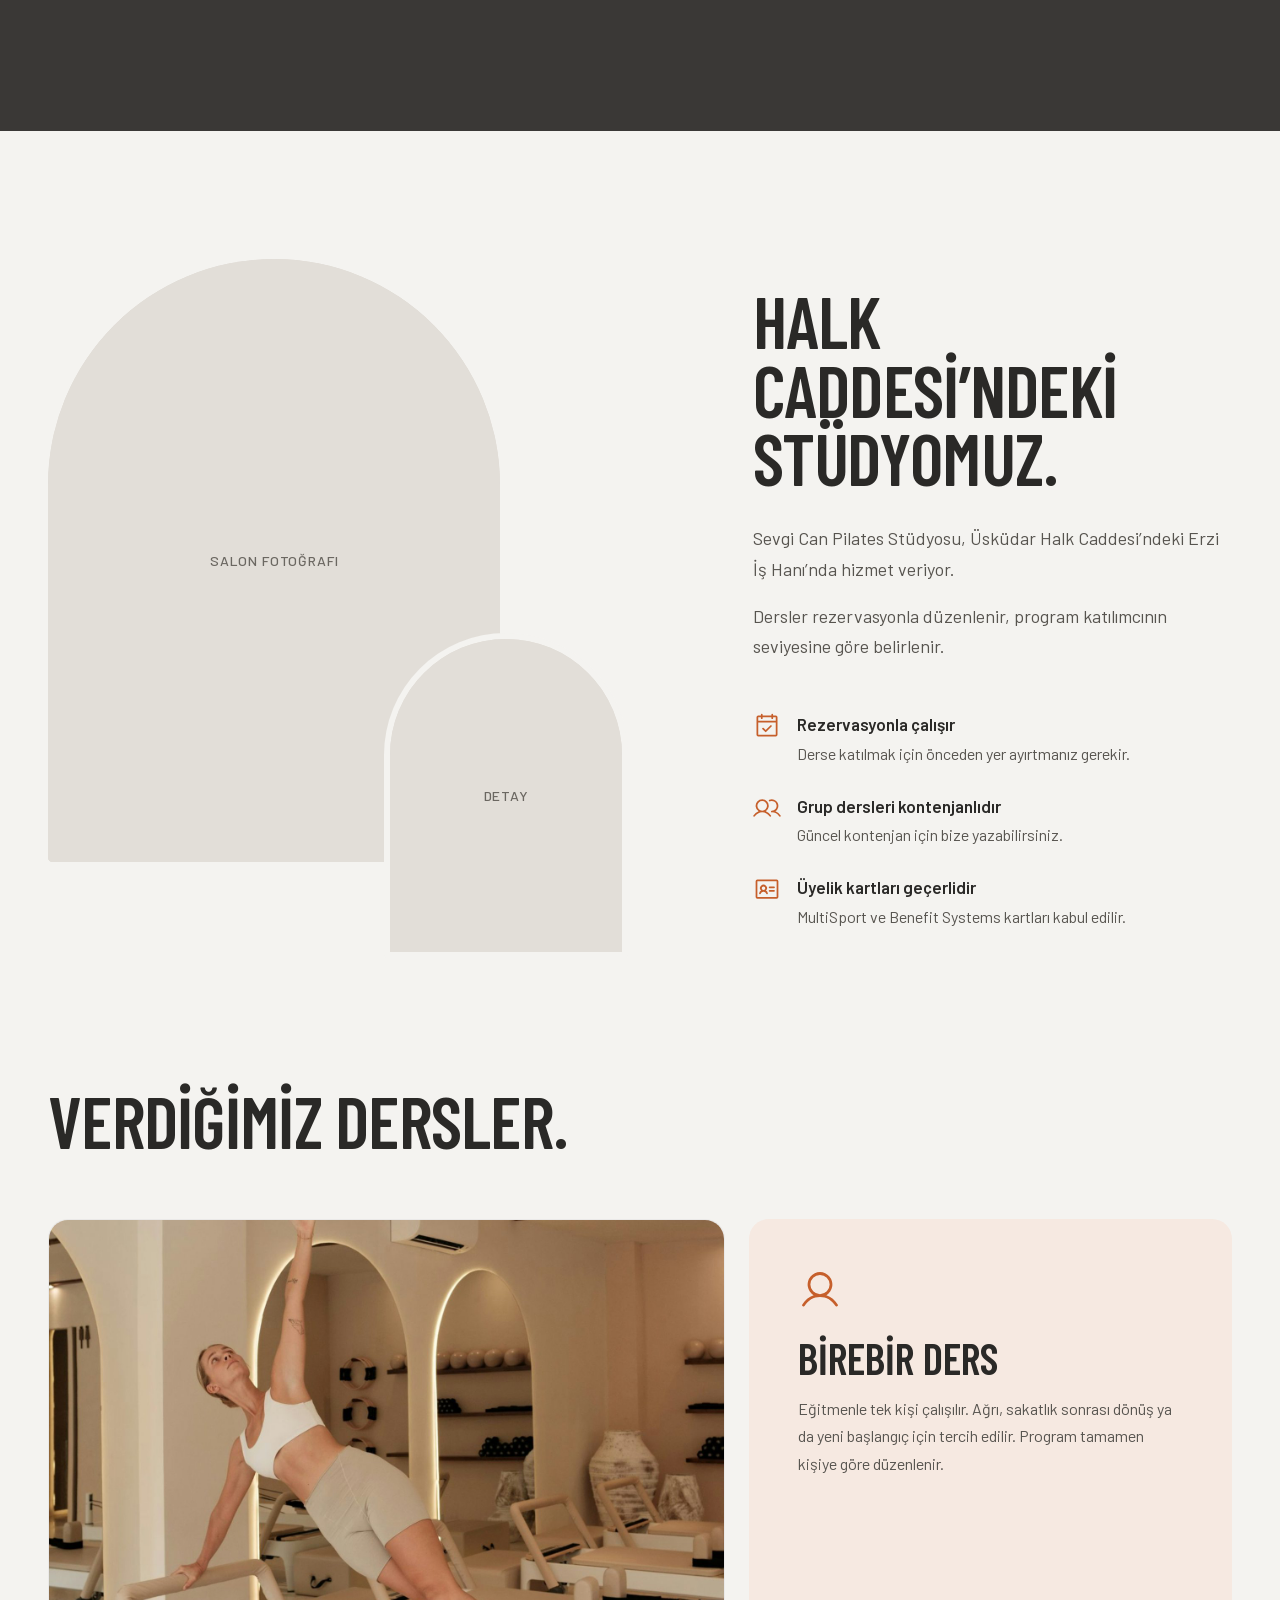
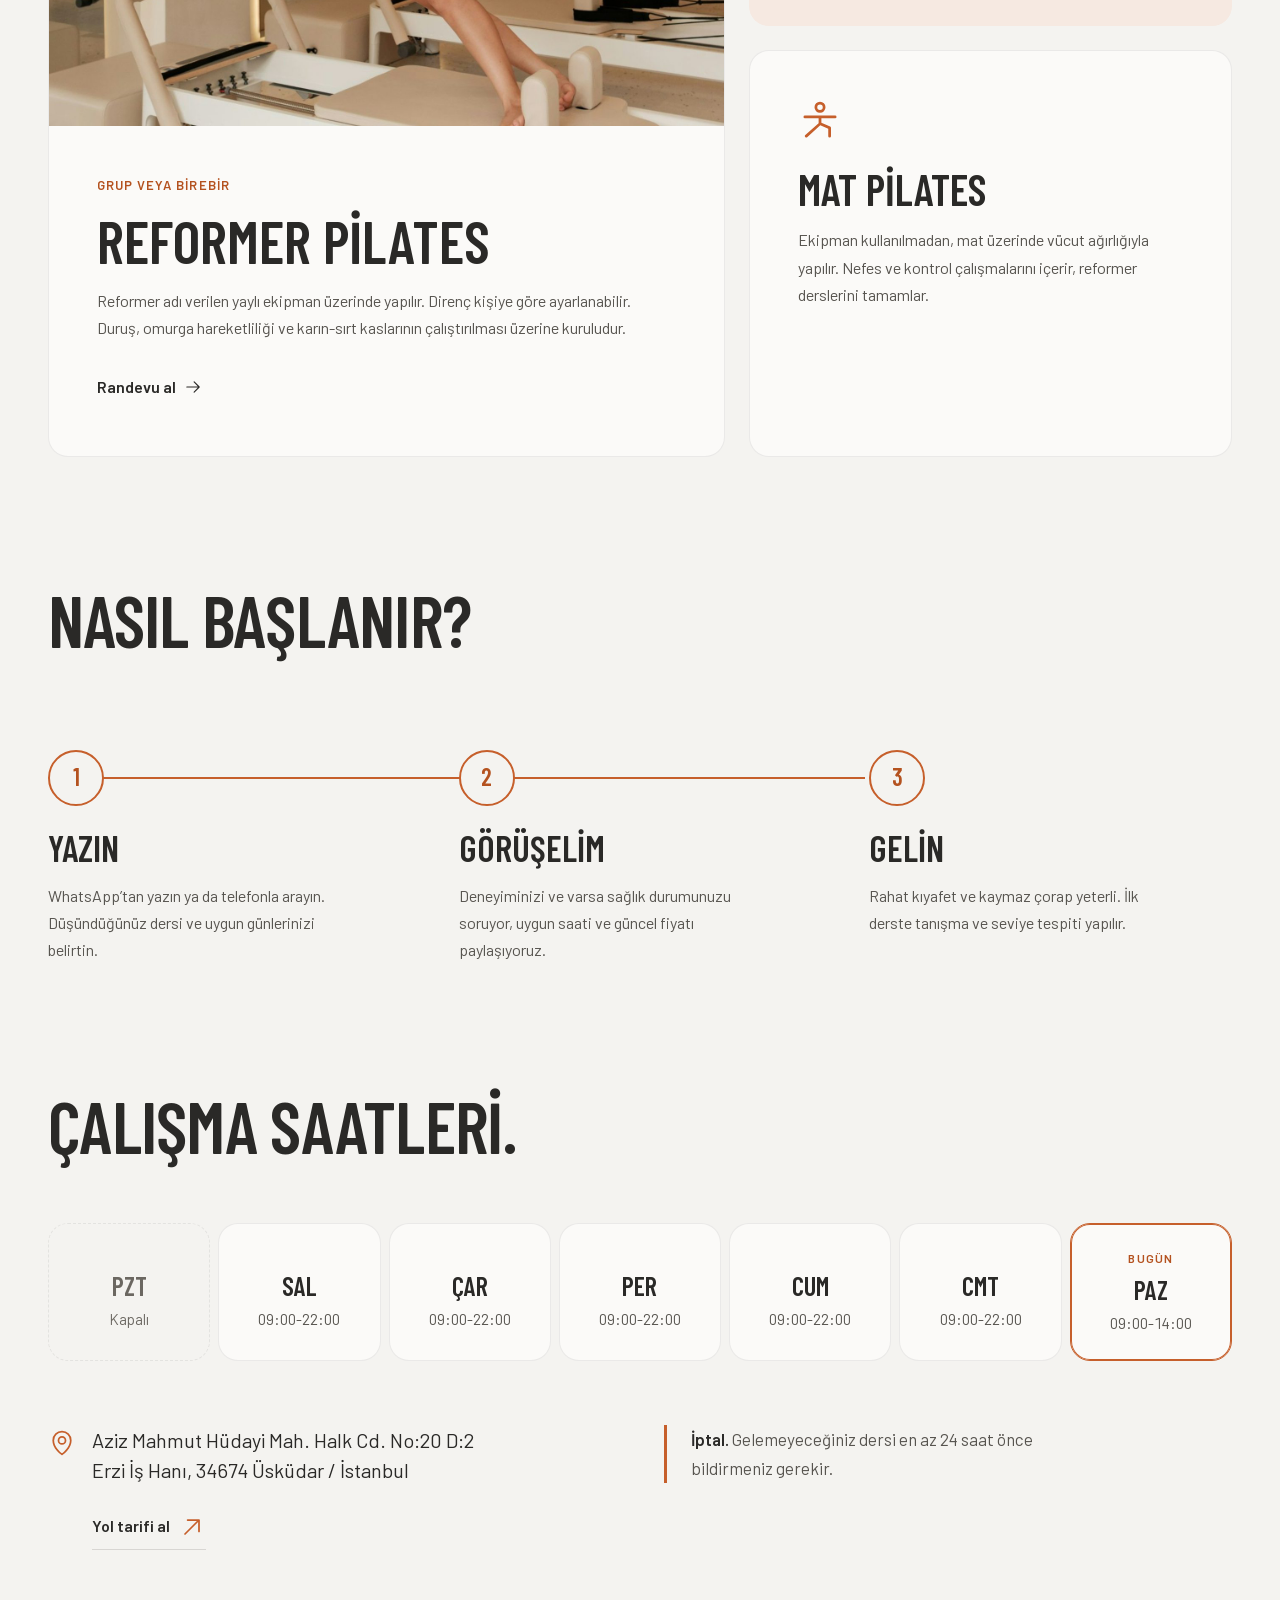
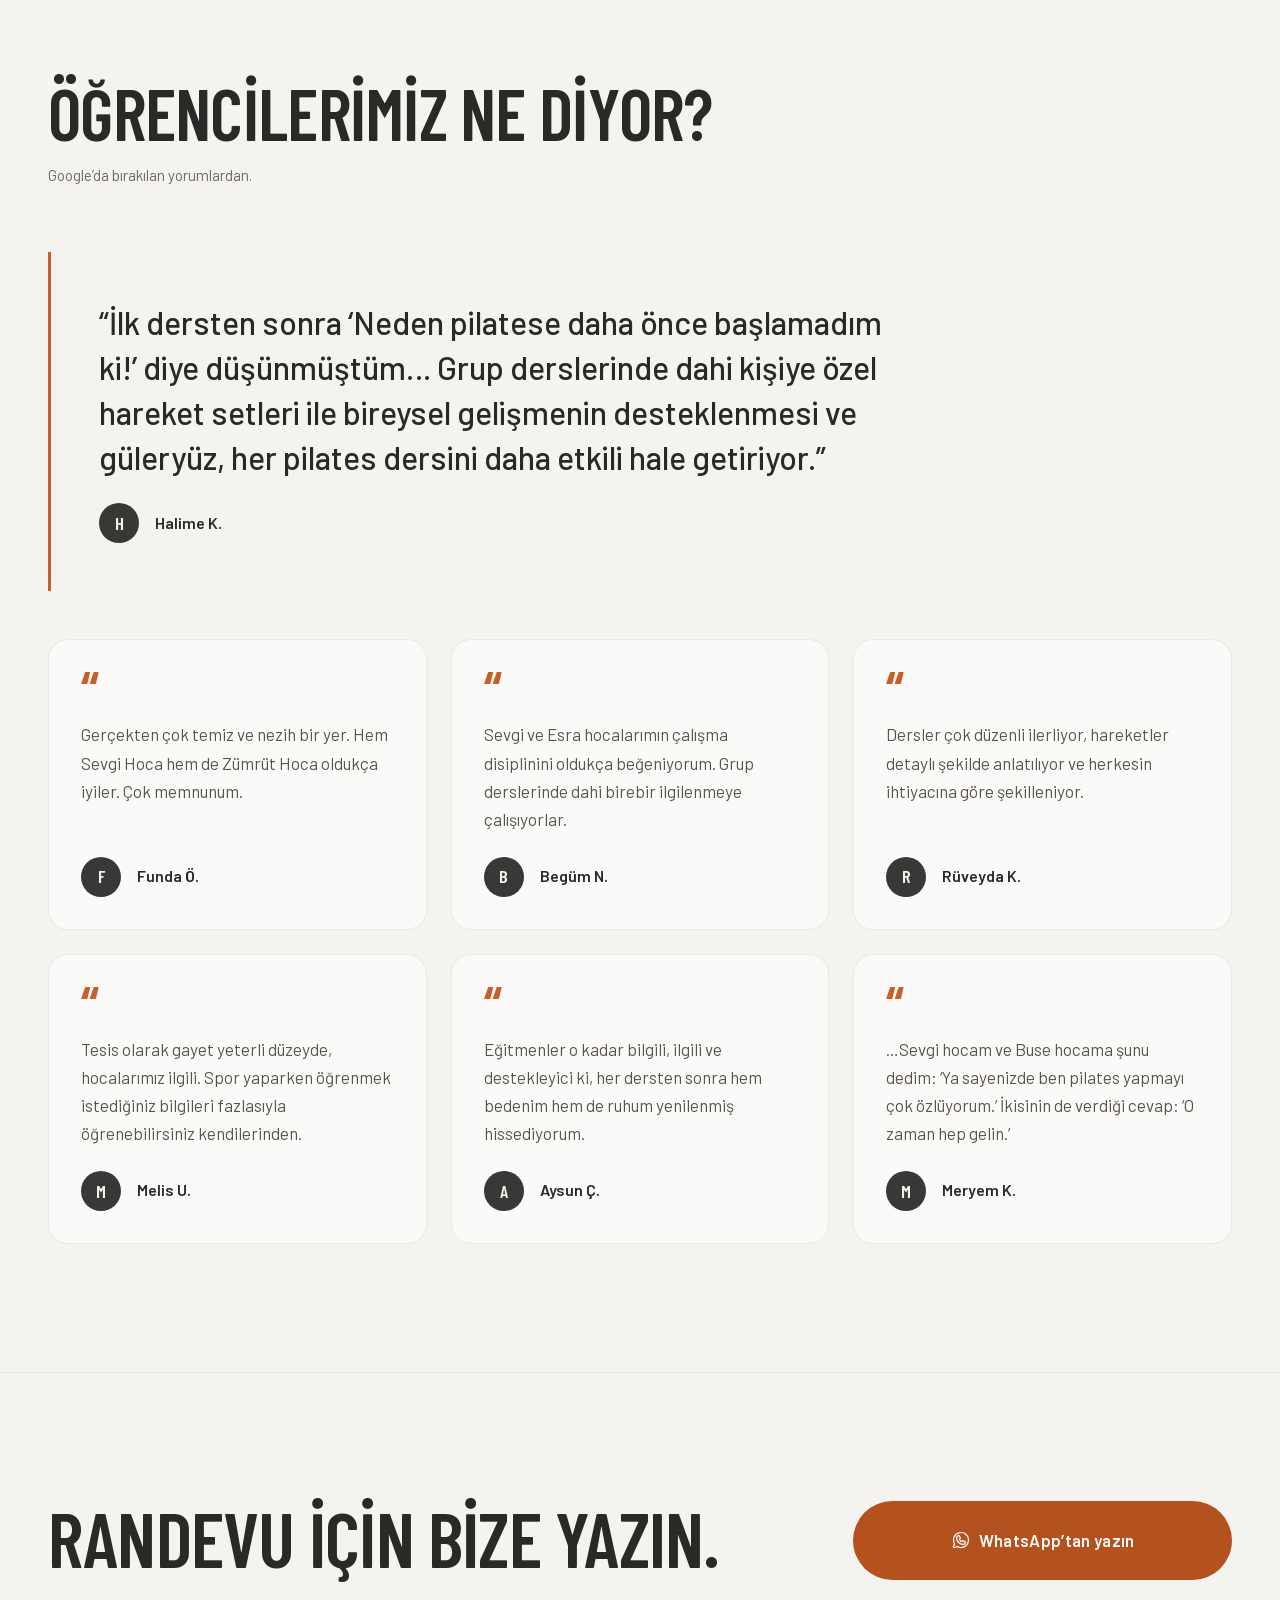
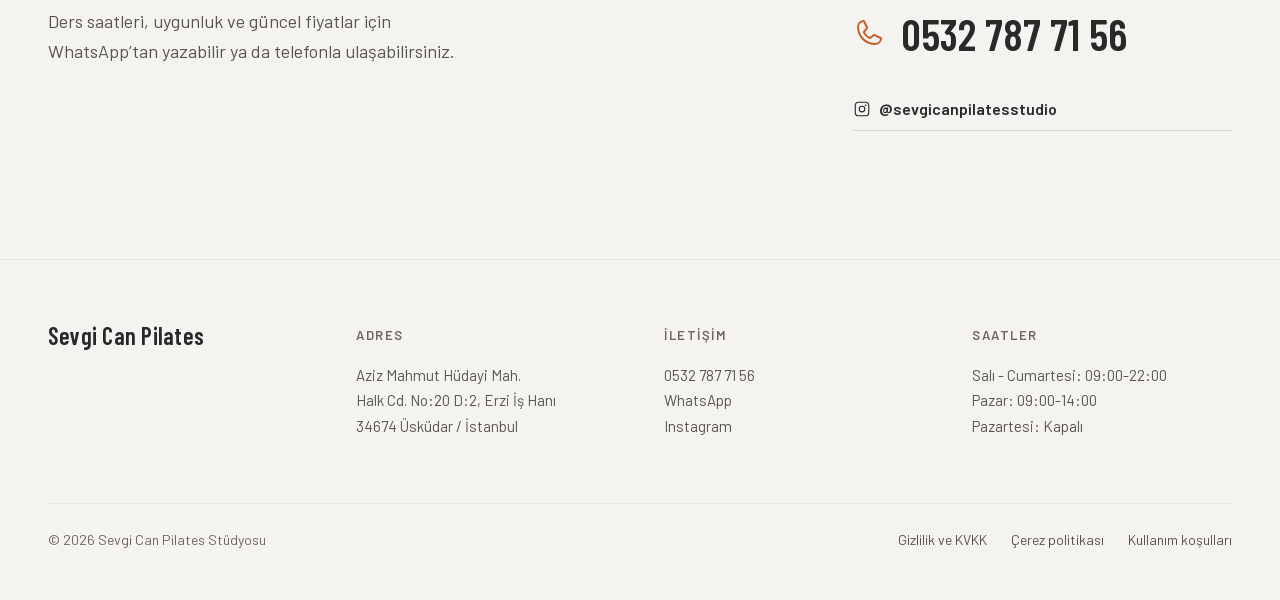
==== commit 5ade973c: "Nav logosunu sadeleştir, reformer kartına gerçek fotoğraf ekle - Geçici iki renkli wordmark (Sevgi/C" ====
--- a/index.html
+++ b/index.html
@@ -217,9 +217,7 @@
 .nav__inner{ display: flex; align-items: center; justify-content: space-between; gap: var(--s3); min-height: 72px; }
 
 .brand{ text-decoration: none; display: inline-flex; flex-direction: column; line-height: 1; }
-.brand__name{ font-family: var(--display); font-size: 26px; font-weight: 600; text-transform: uppercase; letter-spacing: .01em; color: var(--ink); }
-.brand__name em{ font-style: normal; color: var(--brand); }
-.brand__sub{ font-size: 11px; font-weight: 600; letter-spacing: .32em; text-transform: uppercase; color: var(--ink-3); margin-top: 4px; }
+.brand__name{ font-family: var(--display); font-size: 24px; font-weight: 600; letter-spacing: .01em; color: var(--ink); text-transform: none; }
 
 .nav__links{ display: none; gap: var(--s4); }
 .nav__links a{ font-size: 15px; font-weight: 500; color: var(--ink-2); text-decoration: none; padding-block: var(--s1); transition: color .2s ease; }
@@ -560,8 +558,7 @@
   <div class="wrap nav__inner">
     <!-- LOGO: brand_assets/ klasörüne logo dosyası gelince bu yazı yerine <img> konacak -->
     <a class="brand" href="#top" aria-label="Sevgi Can Pilates Stüdyosu, sayfa başı">
-      <span class="brand__name" translate="no">Sevgi <em>Can</em></span>
-      <span class="brand__sub">Pilates</span>
+      <span class="brand__name" translate="no">Sevgi Can Pilates</span>
     </a>
     <nav class="nav__links" aria-label="Ana menü">
       <a href="#pilates">Pilates</a>
@@ -578,8 +575,7 @@
 <div class="menu" id="menu" data-open="false" role="dialog" aria-modal="true" aria-label="Menü">
   <div class="wrap menu__top">
     <span class="brand">
-      <span class="brand__name" translate="no">Sevgi <em>Can</em></span>
-      <span class="brand__sub">Pilates</span>
+      <span class="brand__name" translate="no">Sevgi Can Pilates</span>
     </span>
     <button class="nav__toggle" id="menuClose" type="button">Kapat</button>
   </div>
@@ -675,7 +671,8 @@
       <h2 class="display h2 classes__head reveal">Verdiğimiz dersler.</h2>
       <div class="classes__grid">
         <article class="class class--feature reveal-r">
-          <img class="class__img" src="assets/img/reformer-tower.jpg" width="864" height="648" alt="Tower barı tutarak reformer üzerinde karın çalışması" loading="lazy" decoding="async">
+          <!-- Fotoğraf: Roxana Popovici, Unsplash Lisansı (unsplash.com/photos/lKe5jm-Sypw) -->
+          <img class="class__img" src="assets/img/reformer-pilates.jpg" width="1600" height="1200" alt="Reformer üzerinde yapılan bir yan plank hareketi" loading="lazy" decoding="async">
           <div class="class__body">
             <span class="class__tag">Grup veya birebir</span>
             <h3 class="class__title">Reformer pilates</h3>
@@ -803,8 +800,7 @@
     <div class="foot__grid">
       <div>
         <span class="brand">
-          <span class="brand__name" translate="no">Sevgi <em>Can</em></span>
-          <span class="brand__sub">Pilates</span>
+          <span class="brand__name" translate="no">Sevgi Can Pilates</span>
         </span>
       </div>
       <div>
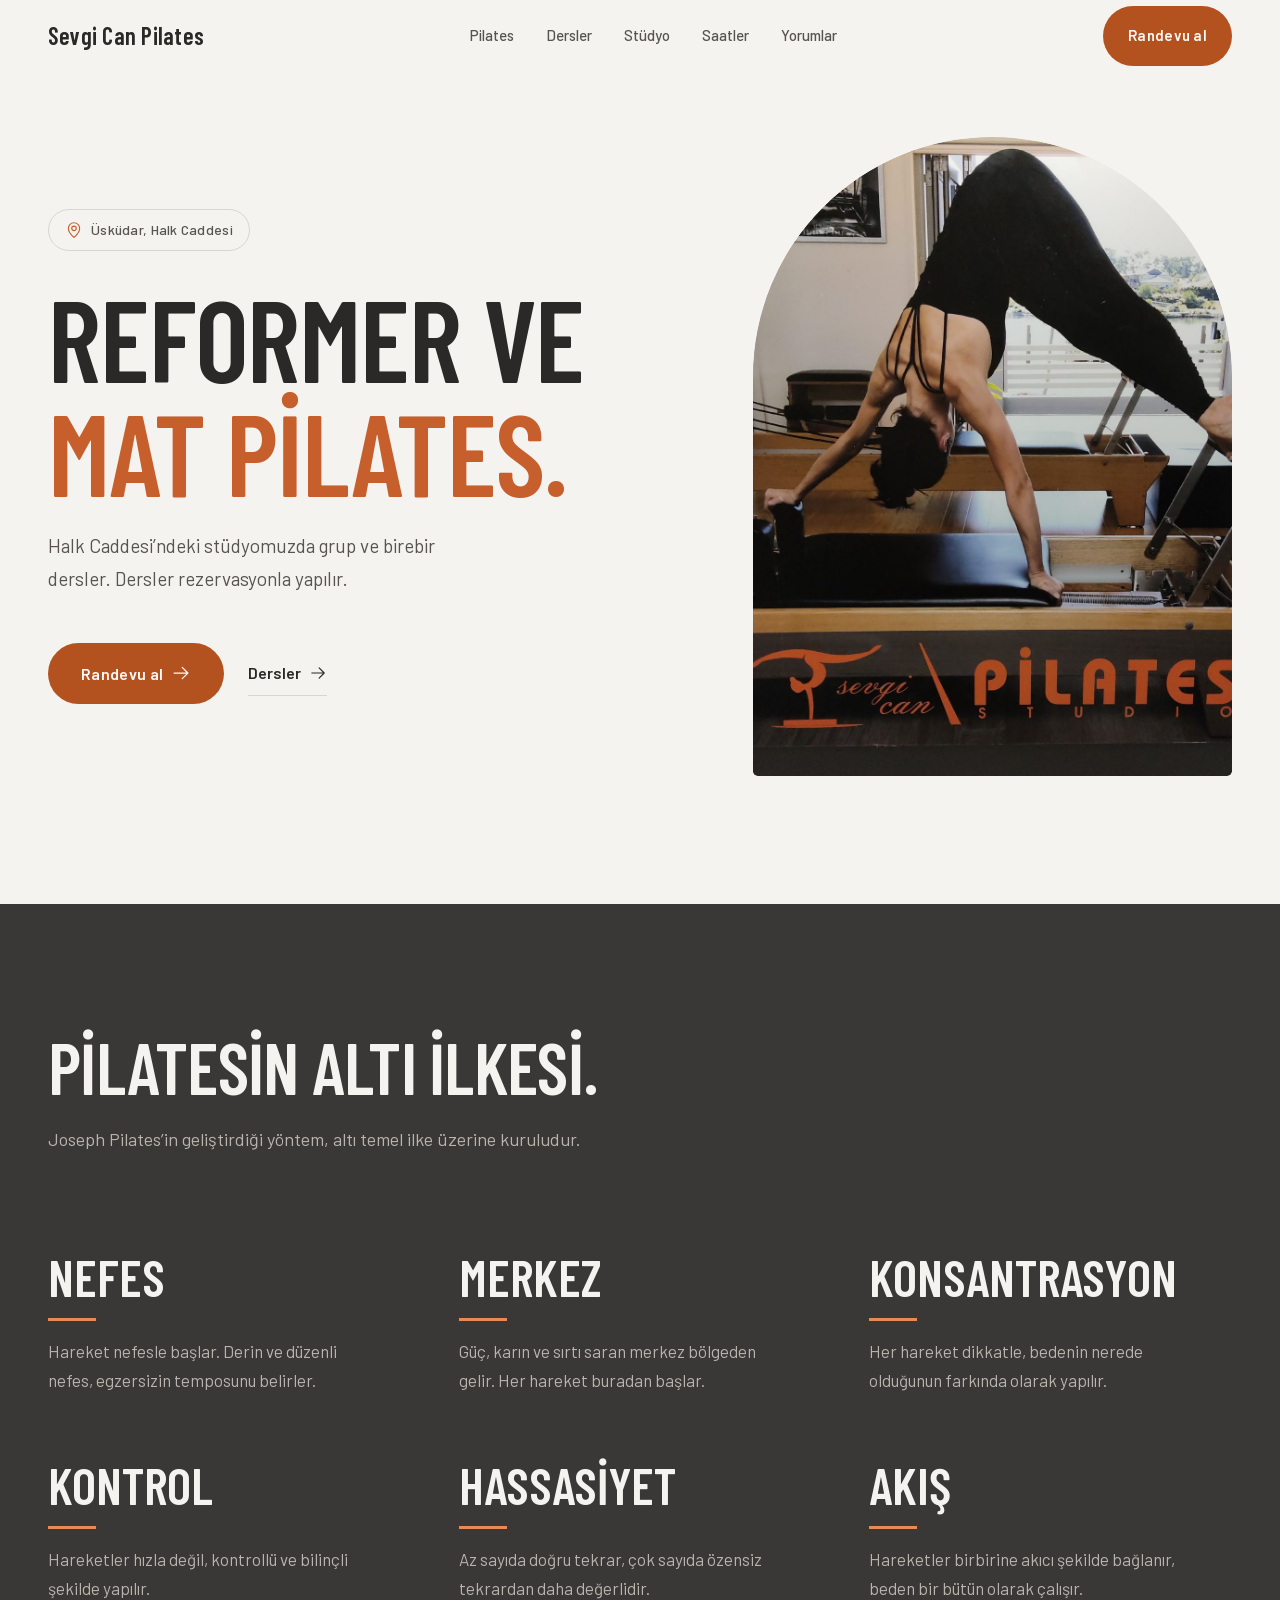
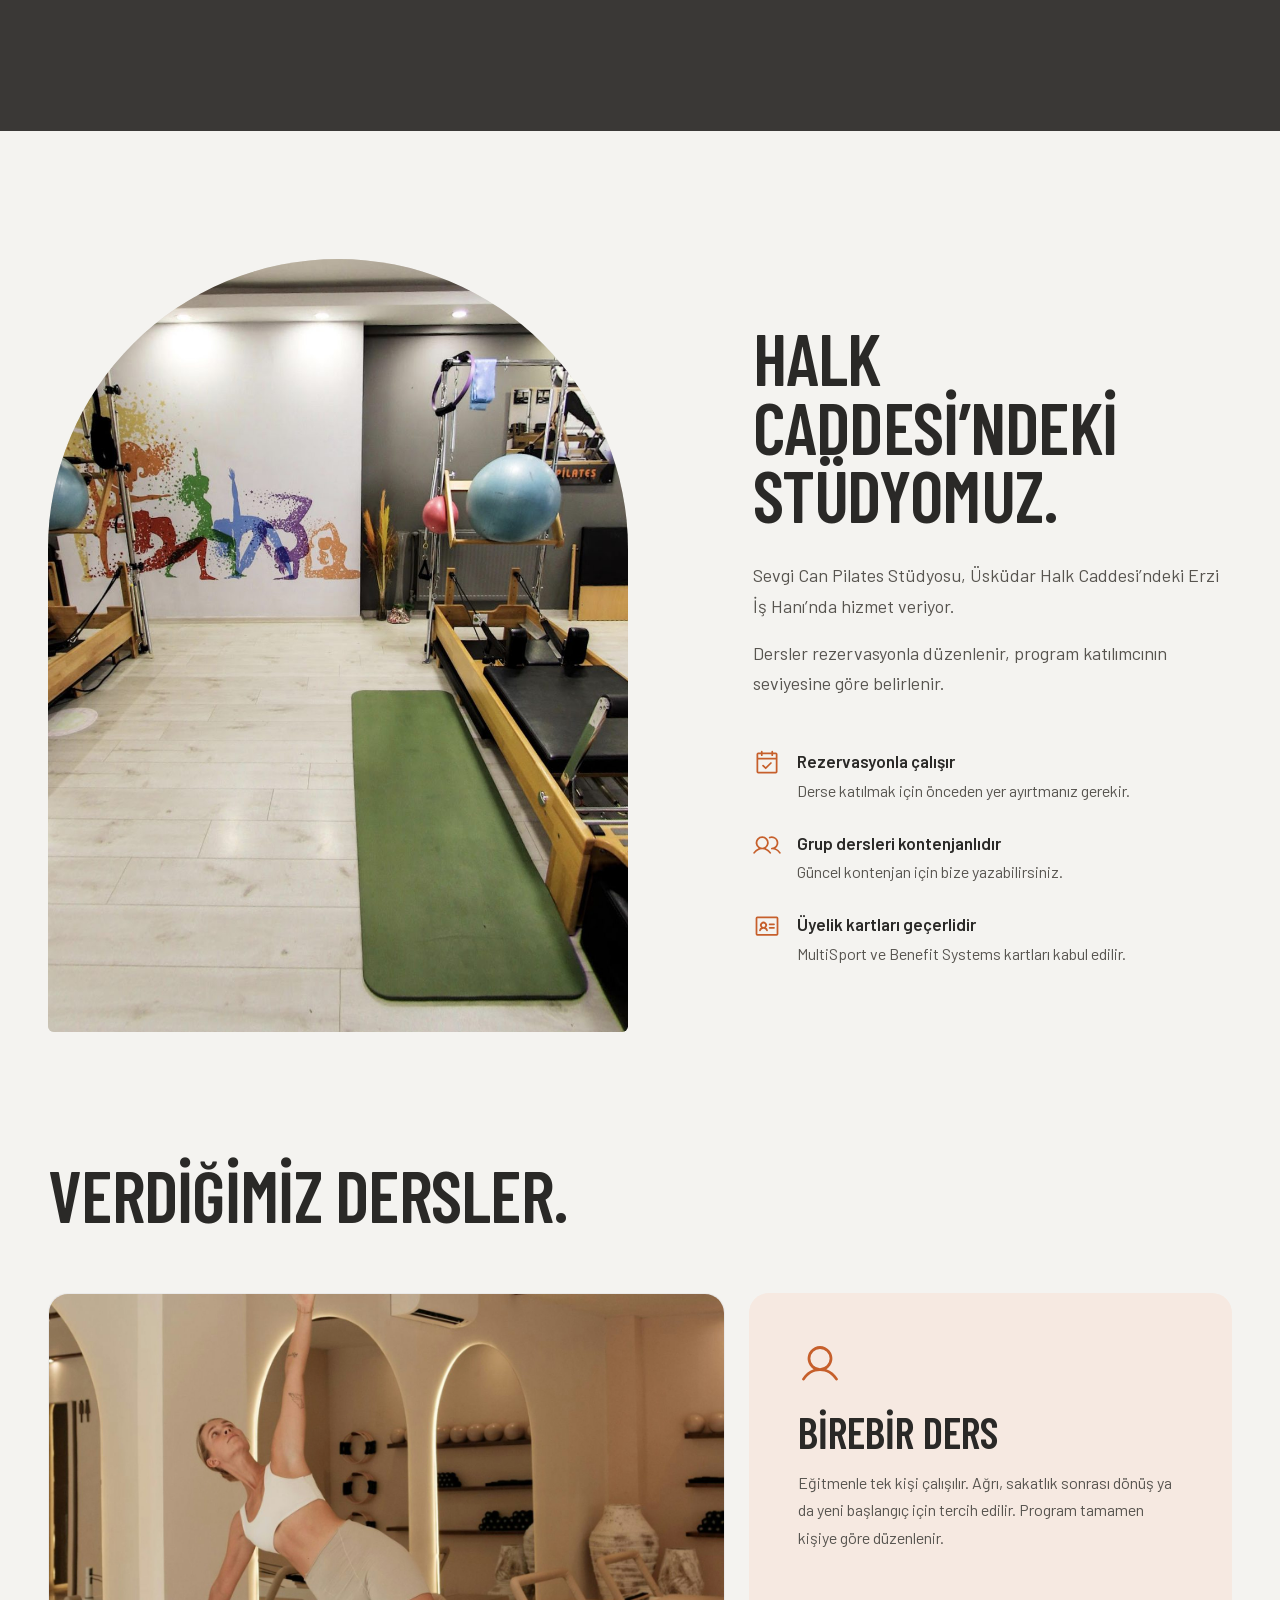
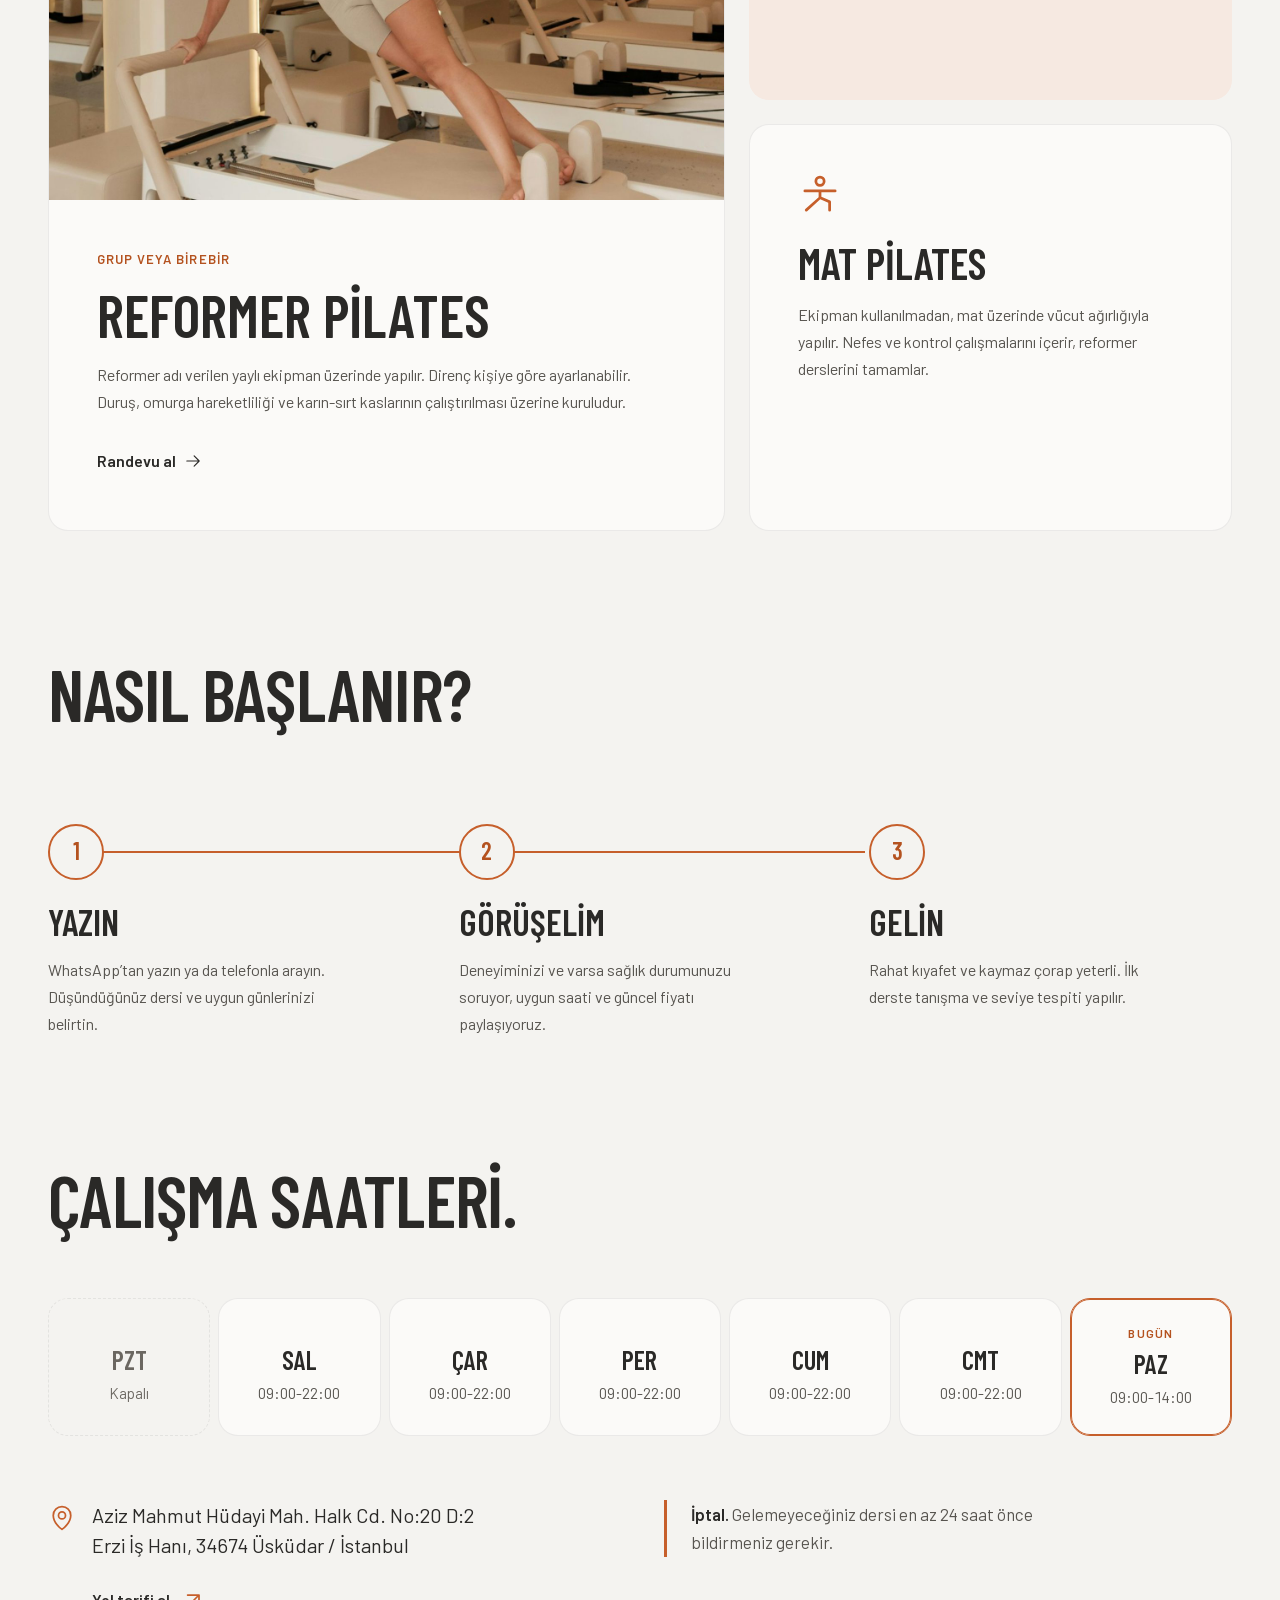
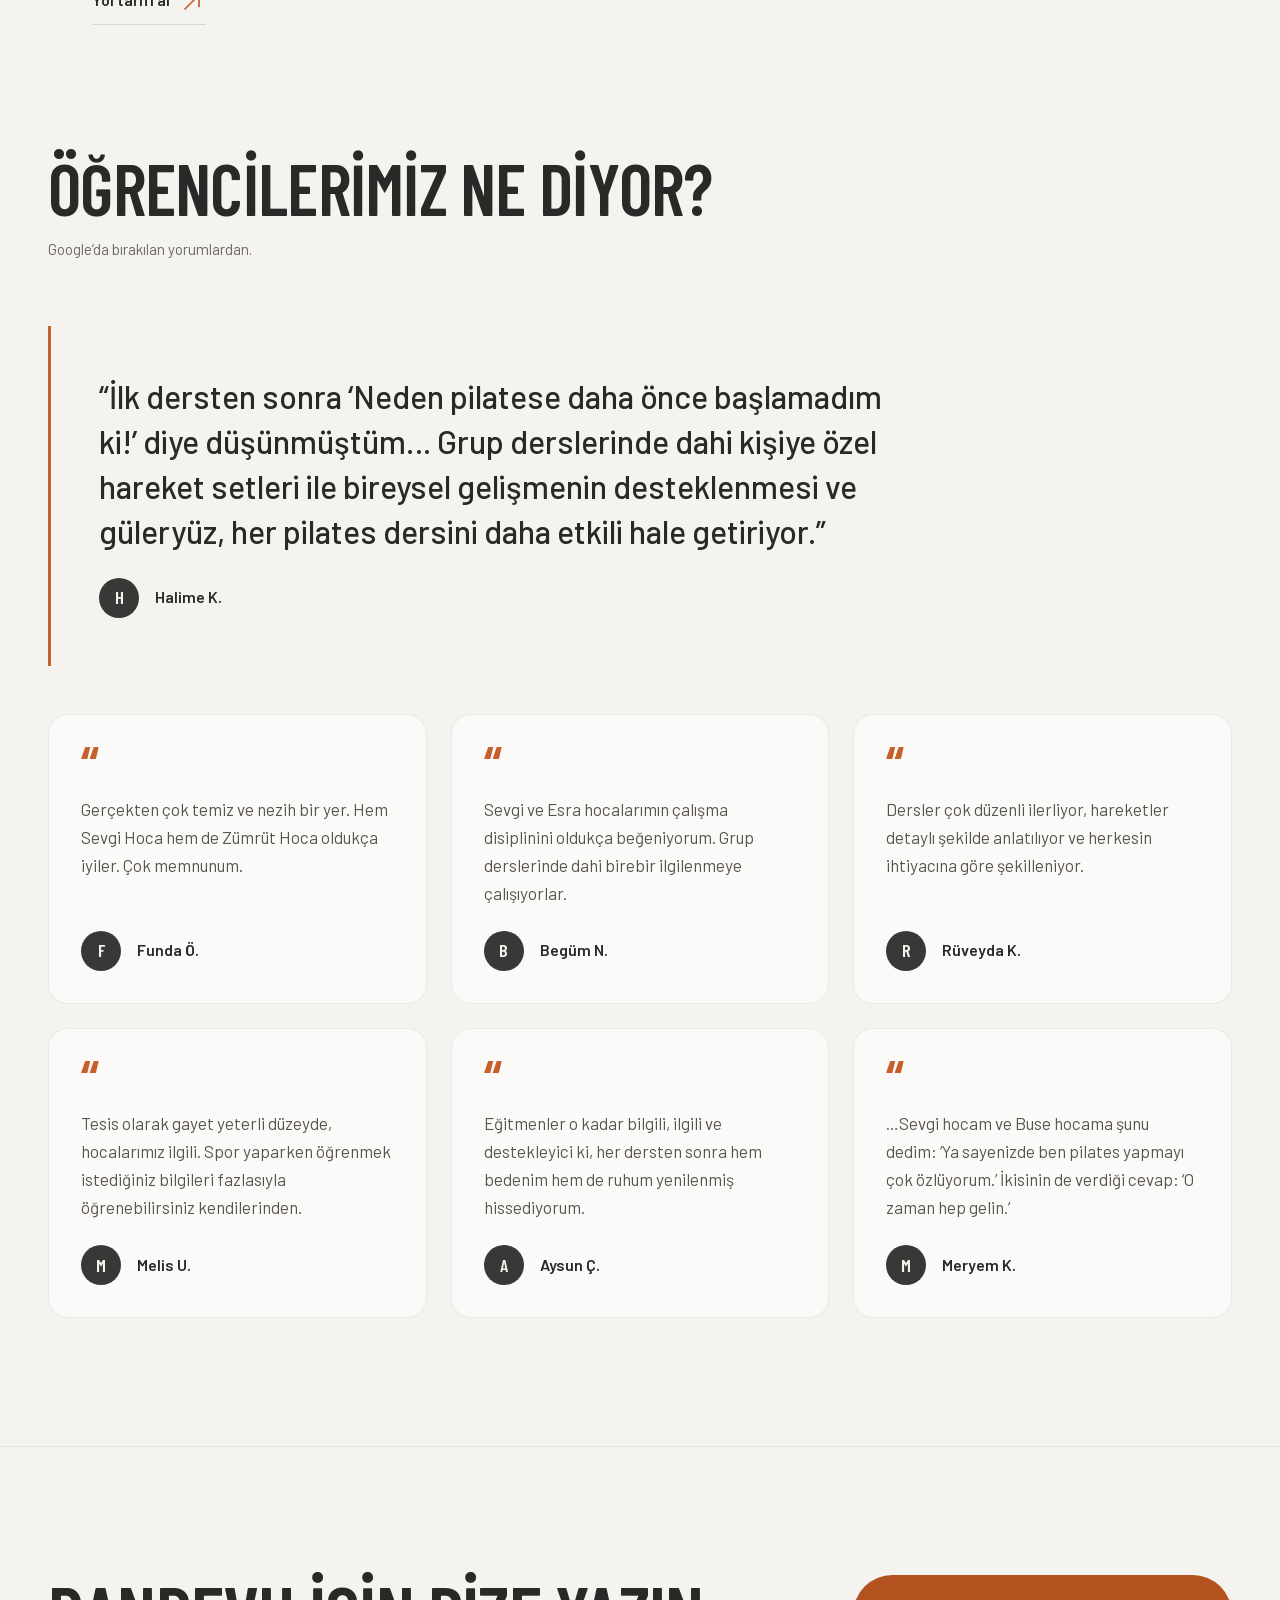
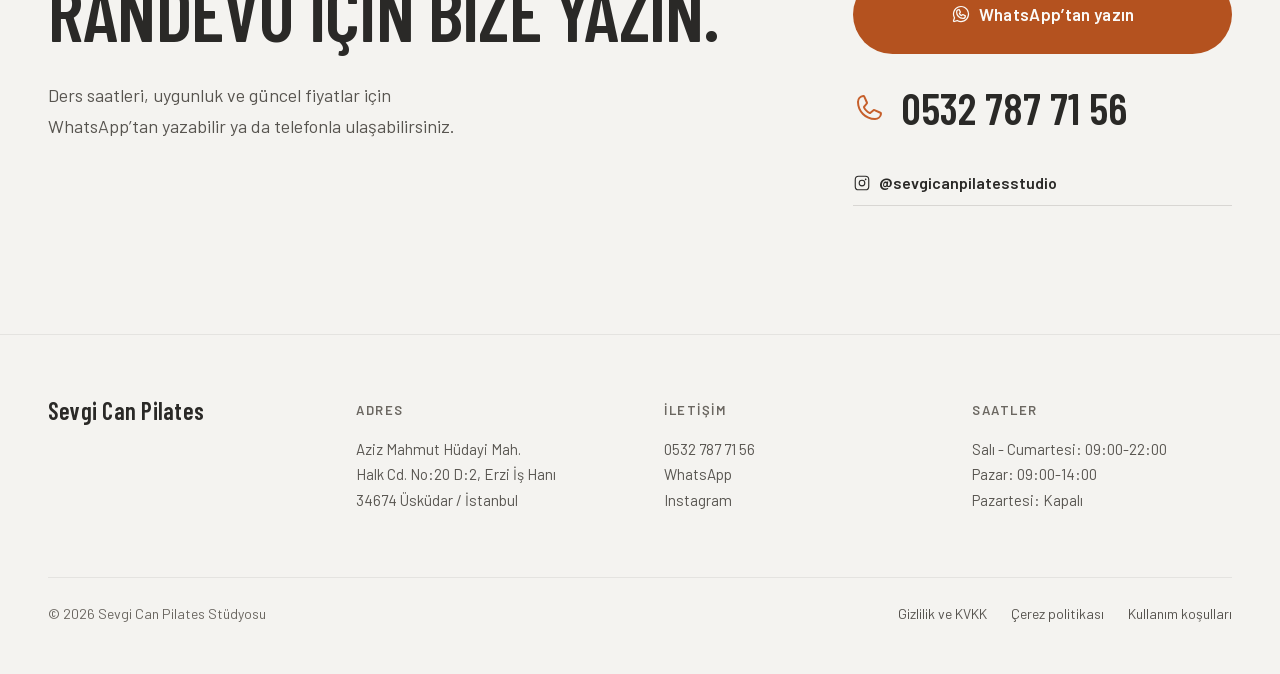
==== commit 518c5a34: "Stüdyo bölümüne gerçek salon fotoğrafı ekle, Detay görselini kaldır Co-Authored-By: Claude Sonnet 5 " ====
--- a/index.html
+++ b/index.html
@@ -289,9 +289,8 @@
 /* ============================================================
    STÜDYO
    ============================================================ */
-.studio__media{ grid-column: 1 / span 6; position: relative; padding-bottom: var(--s7); }
-.studio__media .arch--main{ width: 78%; }
-.studio__media .arch--side{ position: absolute; right: 0; bottom: 0; width: 42%; aspect-ratio: 3 / 4; border: 6px solid var(--bg); }
+.studio__media{ grid-column: 1 / span 6; position: relative; }
+.studio__media .arch--main{ width: 100%; }
 .studio__copy{ grid-column: 8 / span 5; align-self: center; }
 .studio__copy .lede + .lede{ margin-top: var(--s2); }
 .studio__copy .h2{ margin-bottom: var(--s4); }
@@ -639,16 +638,9 @@
   <section class="section" id="studyo">
     <div class="wrap grid">
       <div class="studio__media reveal">
-        <div class="arch arch--main">
+        <div class="arch arch--main arch--solo">
           <div class="arch__drift">
-            <!-- FOTOĞRAF: stüdyo salonu genel görünüm, dikey 1200x1600 -->
-            <div class="arch__media" aria-hidden="true">Salon fotoğrafı</div>
-          </div>
-        </div>
-        <div class="arch arch--side">
-          <div class="arch__drift">
-            <!-- FOTOĞRAF: ekipman detayı, dikey 900x1200 -->
-            <div class="arch__media" aria-hidden="true">Detay</div>
+            <div class="arch__media"><img src="assets/img/studyo-salon.jpg" width="1200" height="1600" alt="Sevgi Can Pilates Stüdyosu'nun reformer salonu" loading="lazy" decoding="async"></div>
           </div>
         </div>
       </div>
